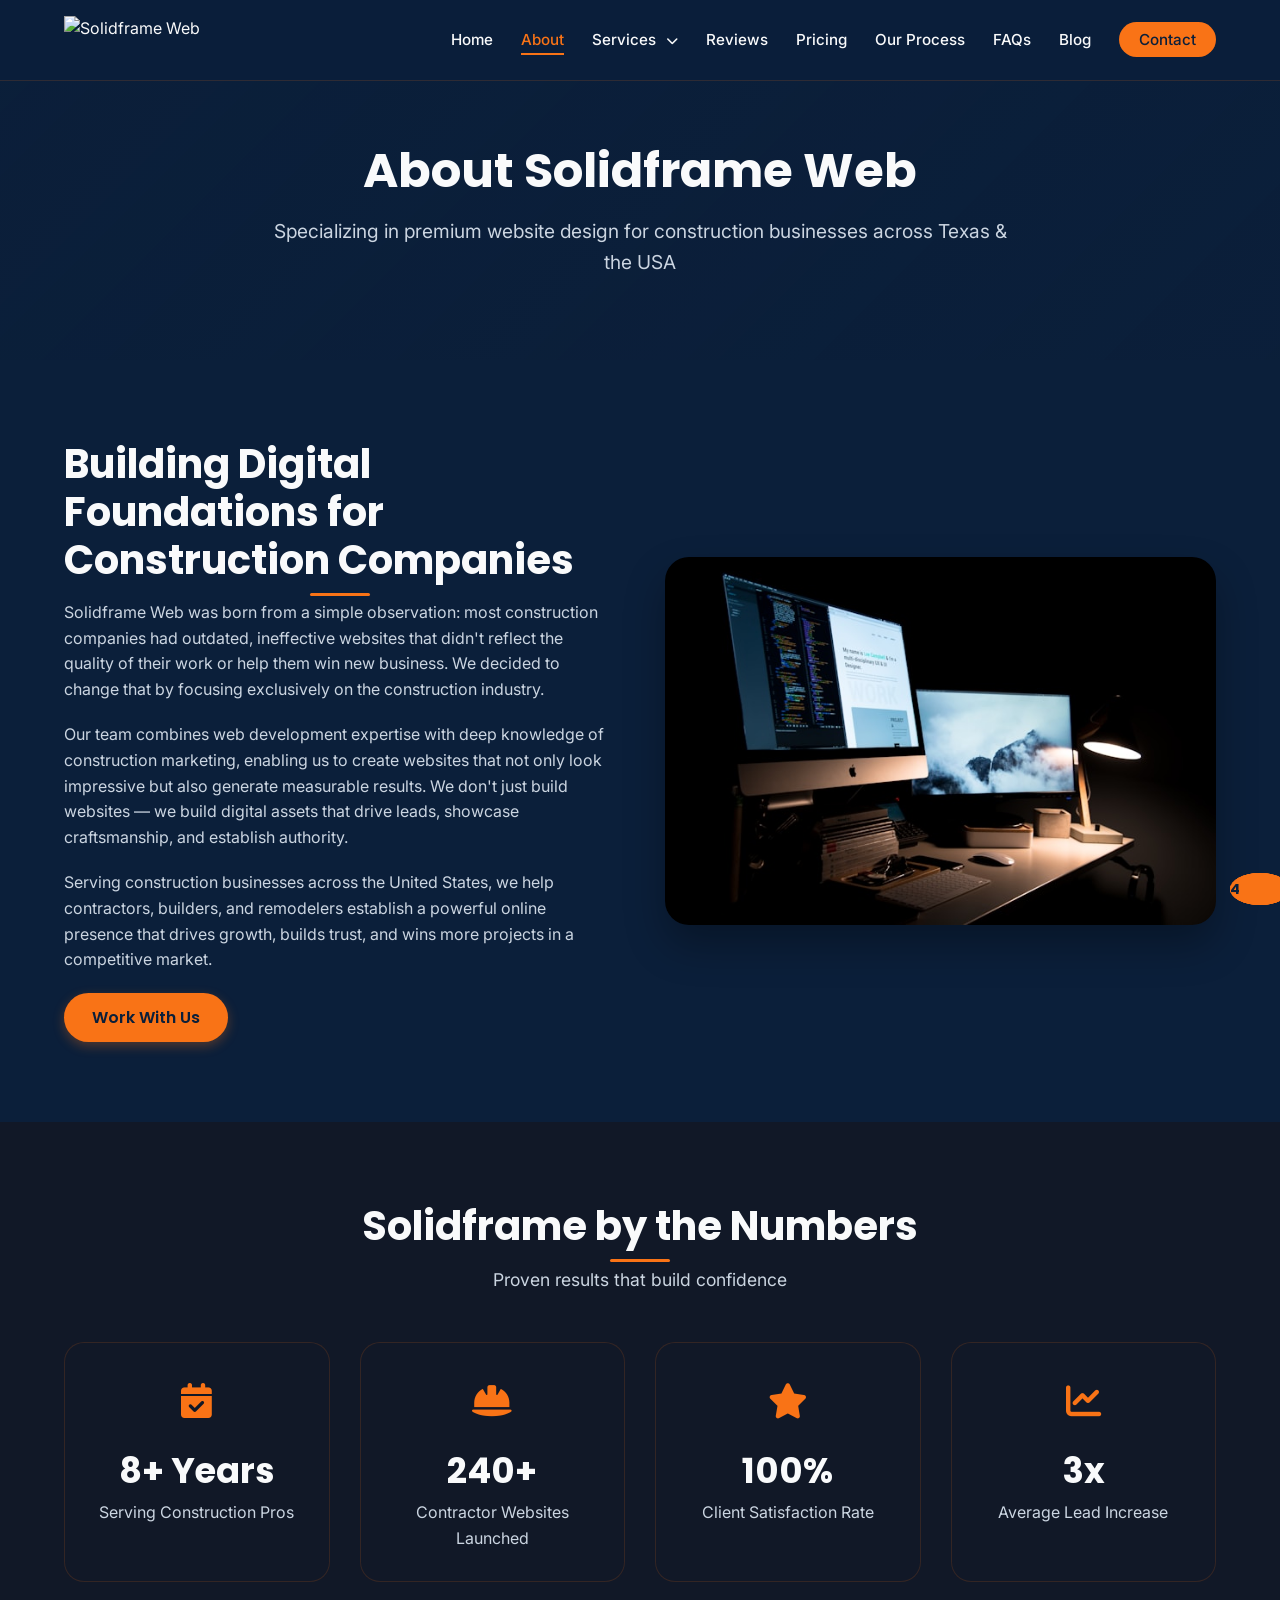
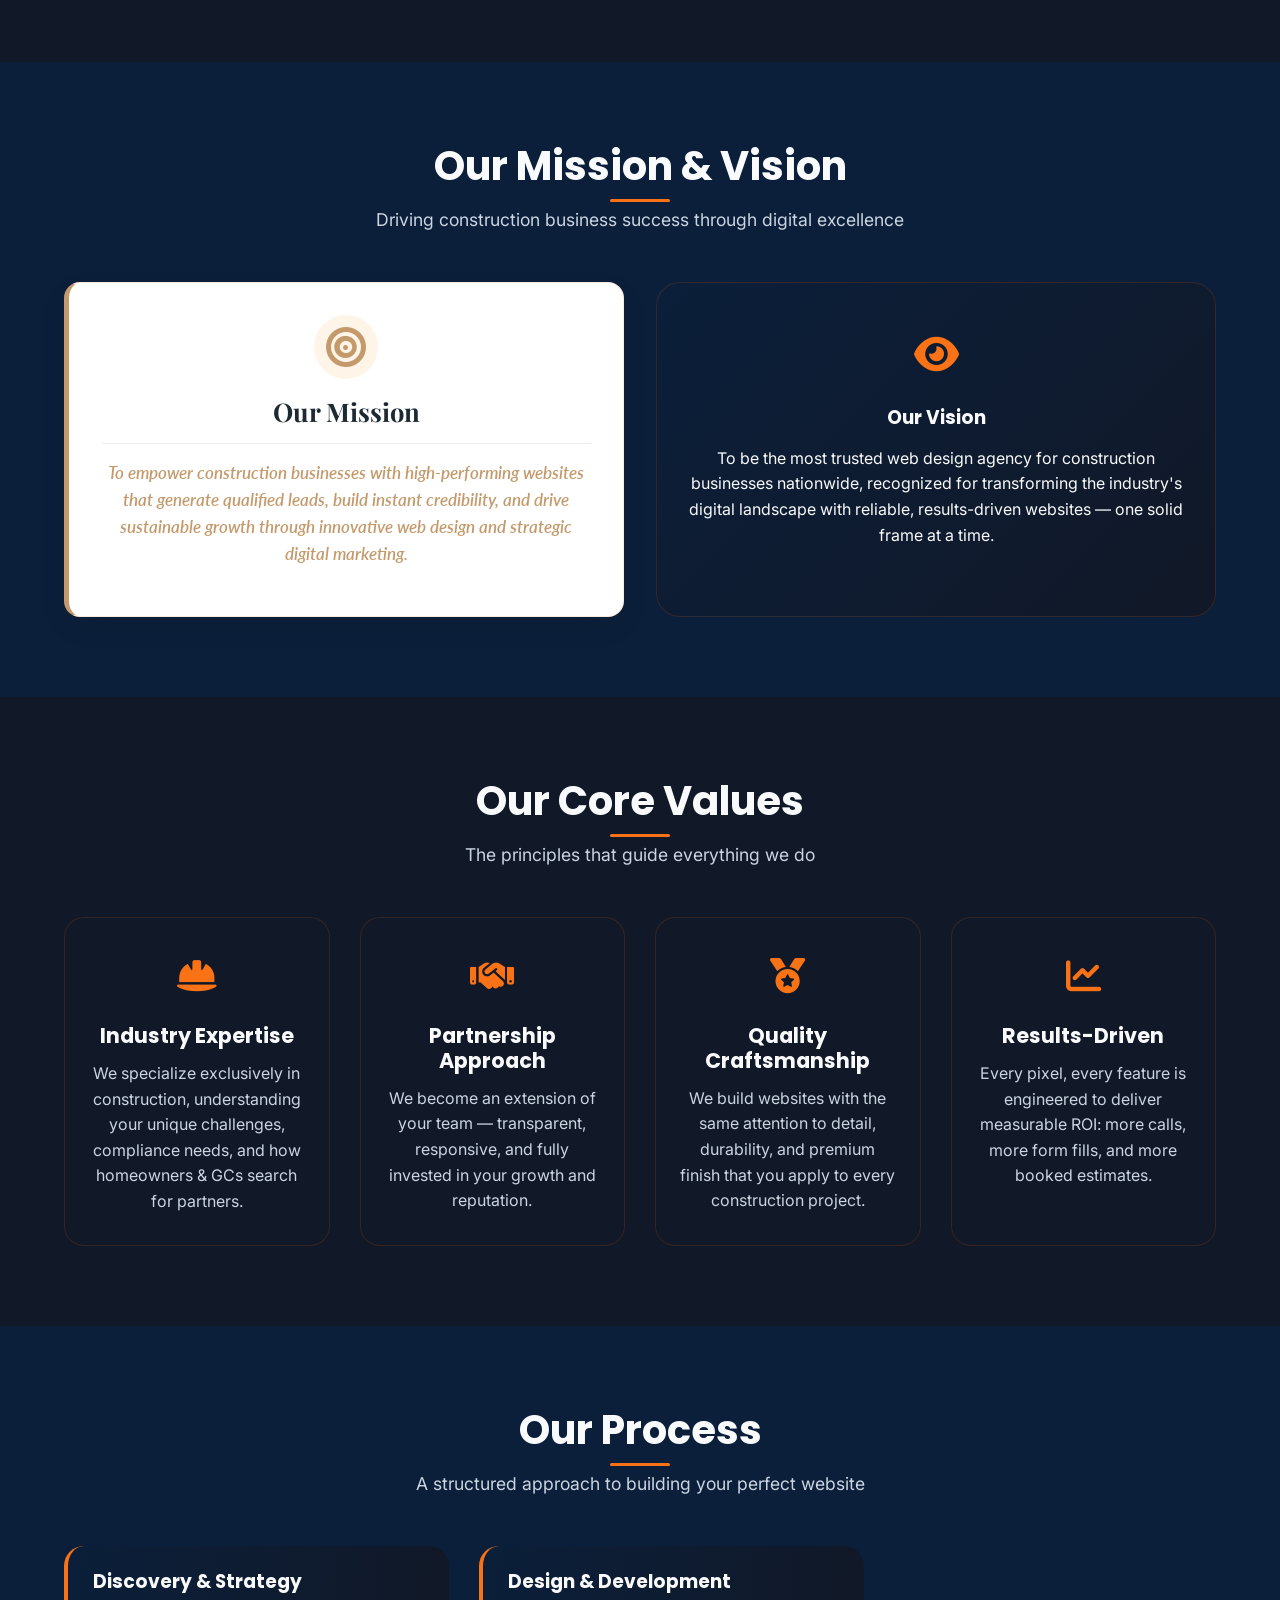
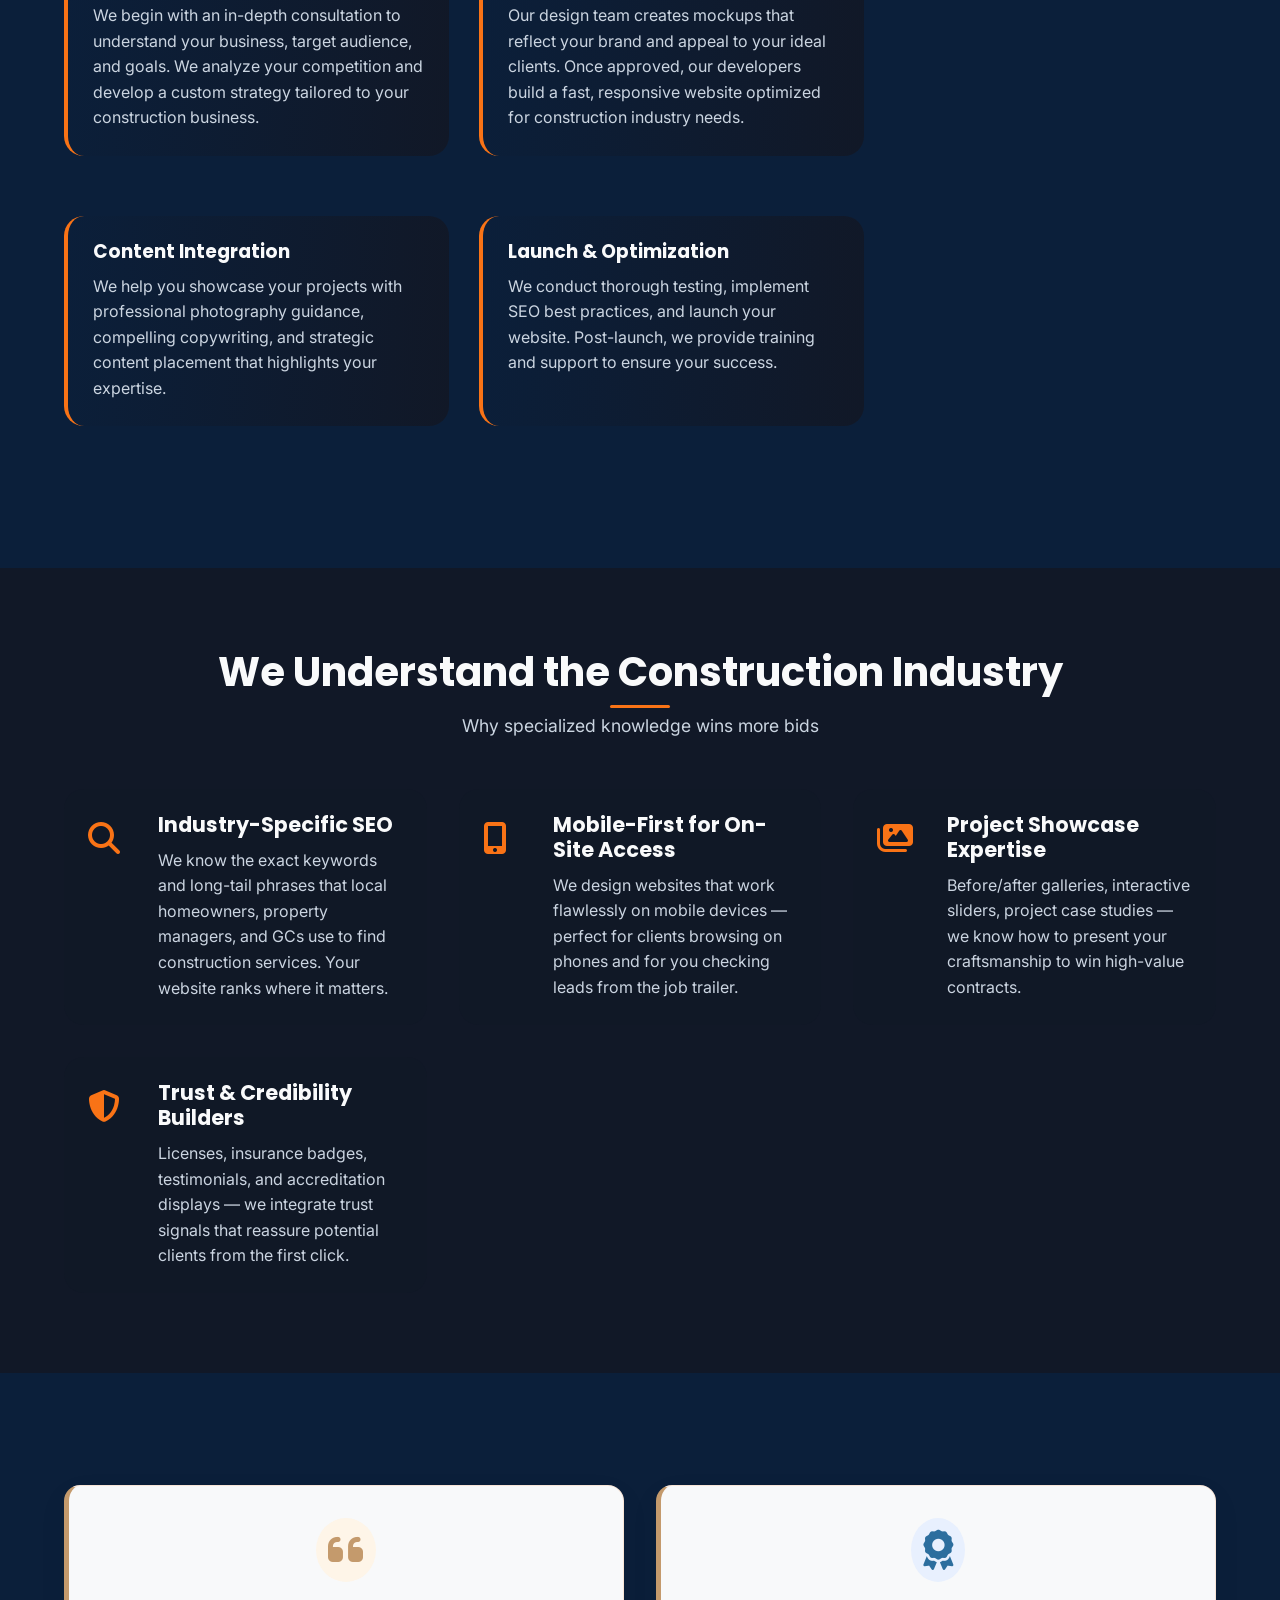
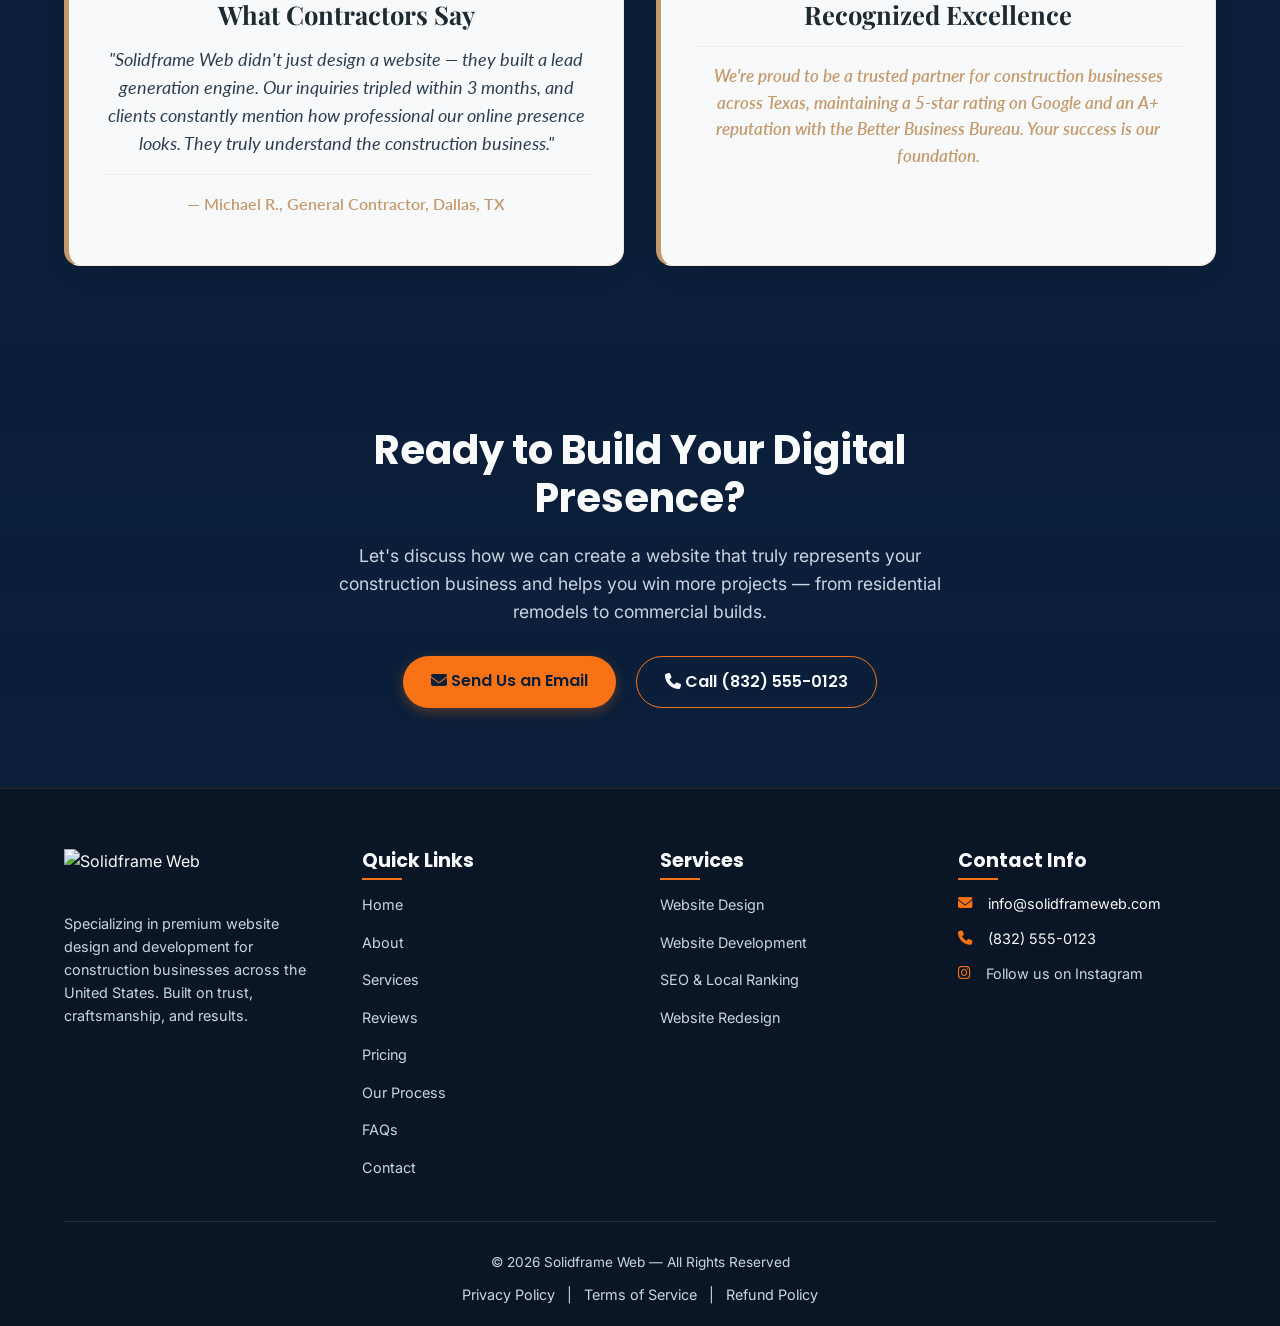
==== about.html @ 13b7fe1d "Update about.html" ====
<!DOCTYPE html>
<html lang="en">
<head>
    <meta charset="UTF-8">
    <meta name="viewport" content="width=device-width, initial-scale=1.0">
    <title>About Us | Solidframe Web | Construction Website Experts</title>
    <meta name="description" content="Learn about Solidframe Web - specialists in creating high-performing, results-driven websites for construction businesses across Texas and the USA. Built on trust and industry expertise.">
    <meta name="keywords" content="construction web agency, about construction websites, Texas web design, construction marketing experts, Solidframe Web">
    <meta name="author" content="Solidframe Web">
    
    <!-- Font Awesome -->
    <link rel="stylesheet" href="https://cdnjs.cloudflare.com/ajax/libs/font-awesome/6.4.0/css/all.min.css">
    
    <!-- Google Fonts -->
    <link href="https://fonts.googleapis.com/css2?family=Playfair+Display:wght@400;600;700&family=Lato:wght@300;400;500;600&display=swap" rel="stylesheet">
    
    <!-- Main CSS -->
    <link rel="stylesheet" href="style.css">
    
    <!-- Favicon -->
    <link rel="icon" type="image/x-icon" href="https://api.iconify.design/mdi:hammer.svg">
</head>
<body>
    <!-- Header & Navigation -->
    <header class="main-header">
        <div class="container">
            <div class="nav-container">
                <a href="index.html" class="logo">
                    <img src="assets/solidlogo.jpg" alt="Solidframe Web" class="logo-img">
                </a>
                
                <button class="mobile-menu-btn" aria-label="Open menu">
                    <i class="fas fa-bars"></i>
                </button>
                
                <nav class="main-nav">
                    <ul class="nav-list">
                        <li><a href="index.html" class="nav-link">Home</a></li>
                        <li><a href="about.html" class="nav-link active">About</a></li>
                        <li class="has-dropdown">
                            <a href="services.html" class="nav-link">Services <i class="fas fa-chevron-down dropdown-arrow"></i></a>
                            <ul class="dropdown">
                                <li><a href="services.html#design">Website Design</a></li>
                                <li><a href="services.html#development">Website Development</a></li>
                                <li><a href="services.html#seo">SEO & Local Ranking</a></li>
                                <li><a href="services.html#redesign">Website Redesign</a></li>
                            </ul>
                        </li>
                         <li><a href="reviews.html" class="nav-link">Reviews</a></li>
                        <li><a href="pricing.html" class="nav-link">Pricing</a></li>
                        <li><a href="process.html" class="nav-link">Our Process</a></li>
                        <li><a href="faq.html" class="nav-link">FAQs</a></li>
                        <li><a href="blog.html" class="nav-link">Blog</a></li>
                        <li><a href="contact.html" class="nav-link btn-nav">Contact</a></li>
                    </ul>
                </nav>
            </div>
        </div>
    </header>

    <!-- Mobile Menu -->
    <div class="mobile-menu">
        <div class="mobile-menu-header">
            <a href="index.html" class="logo">
                <img src="assets/crestlogos.jpg" alt="Solidframe Web" class="logo-img">
            </a>
            <button class="mobile-menu-close" aria-label="Close menu">
                <i class="fas fa-times"></i>
            </button>
        </div>
        <ul class="mobile-nav-list">
            <li><a href="index.html" class="mobile-nav-link">Home</a></li>
            <li><a href="about.html" class="mobile-nav-link active">About</a></li>
            <li class="mobile-has-dropdown">
                <a href="#" class="mobile-nav-link mobile-dropdown-toggle">
                    Services <i class="fas fa-chevron-down"></i>
                </a>
                <ul class="mobile-dropdown">
                    <li><a href="services.html#design" class="mobile-nav-link">Website Design</a></li>
                    <li><a href="services.html#development" class="mobile-nav-link">Website Development</a></li>
                    <li><a href="services.html#seo" class="mobile-nav-link">SEO & Local Ranking</a></li>
                    <li><a href="services.html#redesign" class="mobile-nav-link">Website Redesign</a></li>
                </ul>
            </li>
            <li><a href="reviews.html" class="mobile-nav-link">Reviews</a></li>
            <li><a href="pricing.html" class="mobile-nav-link">Pricing</a></li>
            <li><a href="process.html" class="mobile-nav-link">Our Process</a></li>
            <li><a href="faq.html" class="mobile-nav-link">FAQs</a></li>
            <li><a href="blog.html" class="mobile-nav-link">Blog</a></li>
            <li><a href="contact.html" class="mobile-nav-link">Contact</a></li>
        </ul>
    </div>

    <!-- Page Header -->
    <section class="page-header about-header">
        <div class="page-header-bg"></div>
        <div class="page-header-overlay"></div>
        <div class="container">
            <div class="page-header-content">
                <h1>About Solidframe Web</h1>
                <p>Specializing in premium website design for construction businesses across Texas & the USA</p>
            </div>
        </div>
    </section>

    <!-- About Agency Detail -->
    <section class="section">
        <div class="container">
            <div class="about-content">
                <div class="about-text">
                    <h2 class="section-title mb-3">Building Digital Foundations for Construction Companies</h2>
                    <p class="mb-2">Solidframe Web was born from a simple observation: most construction companies had outdated, ineffective websites that didn't reflect the quality of their work or help them win new business. We decided to change that by focusing exclusively on the construction industry.</p>
                    <p class="mb-2">Our team combines web development expertise with deep knowledge of construction marketing, enabling us to create websites that not only look impressive but also generate measurable results. We don't just build websites — we build digital assets that drive leads, showcase craftsmanship, and establish authority.</p>
                    <p class="mb-3">Serving construction businesses across the United States, we help contractors, builders, and remodelers establish a powerful online presence that drives growth, builds trust, and wins more projects in a competitive market.</p>
                    <a href="contact.html" class="btn btn-primary">Work With Us</a>
                </div>
                <div class="about-image">
                    <img src="assets/crestweb.jpg" alt="Construction team collaborating">
                </div>
            </div>
        </div>
    </section>

    <!-- Trust & Achievement Stats (New trust section) -->
    <section class="section bg-light">
        <div class="container">
            <div class="section-header">
                <h2 class="section-title">Solidframe by the Numbers</h2>
                <p class="section-subtitle">Proven results that build confidence</p>
            </div>
            <div class="values-grid" style="grid-template-columns: repeat(auto-fit, minmax(200px, 1fr));">
                <div class="value-card" style="text-align: center;">
                    <div class="value-icon">
                        <i class="fas fa-calendar-check"></i>
                    </div>
                    <h3 style="font-size: 2.2rem; margin-bottom: 0.5rem;">8+ Years</h3>
                    <p>Serving Construction Pros</p>
                </div>
                <div class="value-card" style="text-align: center;">
                    <div class="value-icon">
                        <i class="fas fa-hard-hat"></i>
                    </div>
                    <h3 style="font-size: 2.2rem; margin-bottom: 0.5rem;">240+</h3>
                    <p>Contractor Websites Launched</p>
                </div>
                <div class="value-card" style="text-align: center;">
                    <div class="value-icon">
                        <i class="fas fa-star"></i>
                    </div>
                    <h3 style="font-size: 2.2rem; margin-bottom: 0.5rem;">100%</h3>
                    <p>Client Satisfaction Rate</p>
                </div>
                <div class="value-card" style="text-align: center;">
                    <div class="value-icon">
                        <i class="fas fa-chart-line"></i>
                    </div>
                    <h3 style="font-size: 2.2rem; margin-bottom: 0.5rem;">3x</h3>
                    <p>Average Lead Increase</p>
                </div>
            </div>
        </div>
    </section>

    <!-- Mission & Vision -->
    <section class="section">
        <div class="container">
            <div class="section-header">
                <h2 class="section-title">Our Mission & Vision</h2>
                <p class="section-subtitle">Driving construction business success through digital excellence</p>
            </div>
            <div class="mission-vision-grid">
                <div class="mission-card">
                    <div class="mission-icon">
                        <i class="fas fa-bullseye"></i>
                    </div>
                    <h3>Our Mission</h3>
                    <p>To empower construction businesses with high-performing websites that generate qualified leads, build instant credibility, and drive sustainable growth through innovative web design and strategic digital marketing.</p>
                </div>
                <div class="vision-card">
                    <div class="vision-icon">
                        <i class="fas fa-eye"></i>
                    </div>
                    <h3>Our Vision</h3>
                    <p>To be the most trusted web design agency for construction businesses nationwide, recognized for transforming the industry's digital landscape with reliable, results-driven websites — one solid frame at a time.</p>
                </div>
            </div>
        </div>
    </section>

    <!-- Core Values -->
    <section class="section bg-light">
        <div class="container">
            <div class="section-header">
                <h2 class="section-title">Our Core Values</h2>
                <p class="section-subtitle">The principles that guide everything we do</p>
            </div>
            <div class="core-values">
                <div class="values-grid">
                    <div class="value-card">
                        <div class="value-icon">
                            <i class="fas fa-hard-hat"></i>
                        </div>
                        <h3>Industry Expertise</h3>
                        <p>We specialize exclusively in construction, understanding your unique challenges, compliance needs, and how homeowners & GCs search for partners.</p>
                    </div>
                    <div class="value-card">
                        <div class="value-icon">
                            <i class="fas fa-handshake"></i>
                        </div>
                        <h3>Partnership Approach</h3>
                        <p>We become an extension of your team — transparent, responsive, and fully invested in your growth and reputation.</p>
                    </div>
                    <div class="value-card">
                        <div class="value-icon">
                            <i class="fas fa-medal"></i>
                        </div>
                        <h3>Quality Craftsmanship</h3>
                        <p>We build websites with the same attention to detail, durability, and premium finish that you apply to every construction project.</p>
                    </div>
                    <div class="value-card">
                        <div class="value-icon">
                            <i class="fas fa-chart-line"></i>
                        </div>
                        <h3>Results-Driven</h3>
                        <p>Every pixel, every feature is engineered to deliver measurable ROI: more calls, more form fills, and more booked estimates.</p>
                    </div>
                </div>
            </div>
        </div>
    </section>

    <!-- Our Process -->
    <section class="section">
        <div class="container">
            <div class="section-header">
                <h2 class="section-title">Our Process</h2>
                <p class="section-subtitle">A structured approach to building your perfect website</p>
            </div>
            <div class="process-steps">
                <div class="process-step">
                    <div class="step-number">1</div>
                    <div class="step-content">
                        <h3>Discovery & Strategy</h3>
                        <p>We begin with an in-depth consultation to understand your business, target audience, and goals. We analyze your competition and develop a custom strategy tailored to your construction business.</p>
                    </div>
                </div>
                <div class="process-step">
                    <div class="step-number">2</div>
                    <div class="step-content">
                        <h3>Design & Development</h3>
                        <p>Our design team creates mockups that reflect your brand and appeal to your ideal clients. Once approved, our developers build a fast, responsive website optimized for construction industry needs.</p>
                    </div>
                </div>
                <div class="process-step">
                    <div class="step-number">3</div>
                    <div class="step-content">
                        <h3>Content Integration</h3>
                        <p>We help you showcase your projects with professional photography guidance, compelling copywriting, and strategic content placement that highlights your expertise.</p>
                    </div>
                </div>
                <div class="process-step">
                    <div class="step-number">4</div>
                    <div class="step-content">
                        <h3>Launch & Optimization</h3>
                        <p>We conduct thorough testing, implement SEO best practices, and launch your website. Post-launch, we provide training and support to ensure your success.</p>
                    </div>
                </div>
            </div>
        </div>
    </section>

    <!-- Industry Understanding + Trust Badge (enhanced) -->
    <section class="section bg-light">
        <div class="container">
            <div class="section-header">
                <h2 class="section-title">We Understand the Construction Industry</h2>
                <p class="section-subtitle">Why specialized knowledge wins more bids</p>
            </div>
            <div class="features-grid">
                <div class="feature">
                    <div class="feature-icon">
                        <i class="fas fa-search"></i>
                    </div>
                    <div class="feature-content">
                        <h3 class="feature-title">Industry-Specific SEO</h3>
                        <p class="feature-description">We know the exact keywords and long-tail phrases that local homeowners, property managers, and GCs use to find construction services. Your website ranks where it matters.</p>
                    </div>
                </div>
                <div class="feature">
                    <div class="feature-icon">
                        <i class="fas fa-mobile-alt"></i>
                    </div>
                    <div class="feature-content">
                        <h3 class="feature-title">Mobile-First for On-Site Access</h3>
                        <p class="feature-description">We design websites that work flawlessly on mobile devices — perfect for clients browsing on phones and for you checking leads from the job trailer.</p>
                    </div>
                </div>
                <div class="feature">
                    <div class="feature-icon">
                        <i class="fas fa-images"></i>
                    </div>
                    <div class="feature-content">
                        <h3 class="feature-title">Project Showcase Expertise</h3>
                        <p class="feature-description">Before/after galleries, interactive sliders, project case studies — we know how to present your craftsmanship to win high-value contracts.</p>
                    </div>
                </div>
                <div class="feature">
                    <div class="feature-icon">
                        <i class="fas fa-shield-alt"></i>
                    </div>
                    <div class="feature-content">
                        <h3 class="feature-title">Trust & Credibility Builders</h3>
                        <p class="feature-description">Licenses, insurance badges, testimonials, and accreditation displays — we integrate trust signals that reassure potential clients from the first click.</p>
                    </div>
                </div>
            </div>
        </div>
    </section>

    <!-- Testimonial / Trust Quote (optional but high trust) -->
    <section class="section">
        <div class="container">
            <div class="mission-vision-grid" style="gap: 2rem;">
                <div class="mission-card" style="background: #f8f9fa; border-left: 5px solid #c49a6c;">
                    <div class="mission-icon">
                        <i class="fas fa-quote-left"></i>
                    </div>
                    <h3>What Contractors Say</h3>
                    <p style="font-style: italic; font-size: 1.1rem;">"Solidframe Web didn't just design a website — they built a lead generation engine. Our inquiries tripled within 3 months, and clients constantly mention how professional our online presence looks. They truly understand the construction business."</p>
                    <p style="margin-top: 1rem; font-weight: 600;">— Michael R., General Contractor, Dallas, TX</p>
                </div>
                <div class="mission-card" style="background: #f8f9fa; border-left: 5px solid #c49a6c;">
                    <div class="mission-icon">
                        <i class="fas fa-award"></i>
                    </div>
                    <h3>Recognized Excellence</h3>
                    <p>We're proud to be a trusted partner for construction businesses across Texas, maintaining a 5-star rating on Google and an A+ reputation with the Better Business Bureau. Your success is our foundation.</p>
                </div>
            </div>
        </div>
    </section>

    <!-- CTA Section -->
    <section class="cta-section">
        <div class="cta-bg"></div>
        <div class="container">
            <div class="cta-content">
                <h2 class="cta-title">Ready to Build Your Digital Presence?</h2>
                <p class="cta-description">Let's discuss how we can create a website that truly represents your construction business and helps you win more projects — from residential remodels to commercial builds.</p>
                <div class="hero-cta">
                    <a href="mailto:info@solidframeweb.com" class="btn btn-primary btn-hero">
                        <i class="fas fa-envelope"></i> Send Us an Email
                    </a>
                    <a href="tel:+18325550123" class="btn btn-secondary btn-hero">
                        <i class="fas fa-phone"></i> Call (832) 555-0123
                    </a>
                </div>
            </div>
        </div>
    </section>

    <!-- Footer -->
    <footer class="main-footer">
        <div class="container">
            <div class="footer-grid">
                <div class="footer-col">
                    <a href="index.html" class="logo">
                        <img src="assets/solidlogo.jpg" alt="Solidframe Web" class="logo-img">
                    </a>
                    <p class="footer-description">Specializing in premium website design and development for construction businesses across the United States. Built on trust, craftsmanship, and results.</p>
                </div>
                <div class="footer-col">
                    <h4 class="footer-title">Quick Links</h4>
                    <ul class="footer-links">
                        <li><a href="index.html">Home</a></li>
                        <li><a href="about.html">About</a></li>
                        <li><a href="services.html">Services</a></li>
                        <li><a href="reviews.html">Reviews</a></li>
                        <li><a href="pricing.html">Pricing</a></li>
                        <li><a href="process.html">Our Process</a></li>
                        <li><a href="faq.html">FAQs</a></li>
                        <li><a href="contact.html">Contact</a></li>
                    </ul>
                </div>
                <div class="footer-col">
                    <h4 class="footer-title">Services</h4>
                    <ul class="footer-links">
                        <li><a href="services.html#design">Website Design</a></li>
                        <li><a href="services.html#development">Website Development</a></li>
                        <li><a href="services.html#seo">SEO & Local Ranking</a></li>
                        <li><a href="services.html#redesign">Website Redesign</a></li>
                    </ul>
                </div>
                <div class="footer-col">
                    <h4 class="footer-title">Contact Info</h4>
                    <div class="contact-info">
                        <p><i class="fas fa-envelope"></i> <a href="mailto:info@solidframeweb.com">info@solidframeweb.com</a></p>
                        <p><i class="fas fa-phone"></i> <a href="tel:+18325550123">(832) 555-0123</a></p>
                        <p class="social-media">
                            <a href="https://www.instagram.com/solidframweb25/" target="_blank" rel="noopener noreferrer" aria-label="Follow us on Instagram">
                                <i class="fab fa-instagram"></i> Follow us on Instagram
                            </a>
                        </p>
                    </div>
                </div>
            </div>
            <div class="footer-bottom">
                <p class="copyright">&copy; <span id="current-year"></span> Solidframe Web — All Rights Reserved</p>
                <div class="legal-links" style="font-size: 0.9rem;">
                    <a href="privacy.html">Privacy Policy</a> | <a href="terms.html">Terms of Service</a> | <a href="refund.html">Refund Policy</a>
                </div>
            </div>
        </div>
    </footer>

    <script>
        // Dynamic copyright year
        document.getElementById('current-year').innerHTML = new Date().getFullYear();
        
        // Mobile menu functionality (preserved from original script.js)
        document.addEventListener('DOMContentLoaded', function() {
            const mobileMenuBtn = document.querySelector('.mobile-menu-btn');
            const mobileMenu = document.querySelector('.mobile-menu');
            const mobileMenuClose = document.querySelector('.mobile-menu-close');
            
            if (mobileMenuBtn) {
                mobileMenuBtn.addEventListener('click', function() {
                    mobileMenu.classList.add('active');
                    document.body.style.overflow = 'hidden';
                });
            }
            
            if (mobileMenuClose) {
                mobileMenuClose.addEventListener('click', function() {
                    mobileMenu.classList.remove('active');
                    document.body.style.overflow = '';
                });
            }
            
            // Dropdown toggles for mobile
            const mobileDropdownToggles = document.querySelectorAll('.mobile-dropdown-toggle');
            mobileDropdownToggles.forEach(toggle => {
                toggle.addEventListener('click', function(e) {
                    e.preventDefault();
                    const parent = this.closest('.mobile-has-dropdown');
                    const dropdown = parent.querySelector('.mobile-dropdown');
                    dropdown.classList.toggle('active');
                    const icon = this.querySelector('i');
                    if (dropdown.classList.contains('active')) {
                        icon.style.transform = 'rotate(180deg)';
                    } else {
                        icon.style.transform = 'rotate(0deg)';
                    }
                });
            });
        });
    </script>
</body>
</html>
---- style.css ----
/* ============================================
   CREST WEB STUDIO - PREMIUM STYLESHEET
   Color Palette:
   - Primary Background: #0B1F3A (Deep Navy)
   - Secondary Background: #111827 (Slate Navy)
   - Text: #F9FAFB (Off White)
   - Accent: #F97316 (Vibrant Orange)
   ============================================ */

/* ---------- Google Fonts ---------- */
@import url('https://fonts.googleapis.com/css2?family=Inter:ital,wght@0,300;0,400;0,500;0,600;0,700;0,800;1,400&family=Poppins:wght@400;500;600;700;800&display=swap');

/* ---------- CSS Variables ---------- */
:root {
    --bg-primary: #0B1F3A;
    --bg-secondary: #111827;
    --bg-dark: #0a1525;
    --bg-card: rgba(17, 24, 39, 0.8);
    --text-primary: #F9FAFB;
    --text-muted: #CBD5E1;
    --text-dim: #94A3B8;
    --accent: #F97316;
    --accent-hover: #ea580c;
    --accent-glow: rgba(249, 115, 22, 0.2);
    --border-light: rgba(249, 115, 22, 0.15);
    --border-medium: rgba(249, 115, 22, 0.3);
    --shadow-sm: 0 4px 6px rgba(0,0,0,0.1);
    --shadow-md: 0 10px 25px rgba(0,0,0,0.2);
    --shadow-lg: 0 20px 40px rgba(0,0,0,0.3);
    --transition: all 0.3s cubic-bezier(0.4, 0, 0.2, 1);
}

/* ---------- Reset & Base ---------- */
* {
    margin: 0;
    padding: 0;
    box-sizing: border-box;
}

html {
    scroll-behavior: smooth;
}

body {
    font-family: 'Inter', 'Segoe UI', sans-serif;
    background-color: var(--bg-primary);
    color: var(--text-primary);
    line-height: 1.6;
    overflow-x: hidden;
}

h1, h2, h3, h4, h5, h6 {
    font-family: 'Poppins', 'Montserrat', sans-serif;
    font-weight: 700;
    line-height: 1.2;
    margin-bottom: 1rem;
    color: var(--text-primary);
}

a {
    text-decoration: none;
    color: var(--text-primary);
    transition: var(--transition);
}

ul {
    list-style: none;
}

img {
    max-width: 100%;
    height: auto;
    display: block;
}

.container {
    max-width: 1200px;
    margin: 0 auto;
    padding: 0 24px;
}

/* ---------- Section Spacing ---------- */
.section {
    padding: 80px 0;
}

.section-header {
    text-align: center;
    margin-bottom: 48px;
}

.section-title {
    font-size: 2.5rem;
    font-weight: 700;
    margin-bottom: 16px;
    position: relative;
    display: inline-block;
}

.section-title::after {
    content: '';
    position: absolute;
    bottom: -12px;
    left: 50%;
    transform: translateX(-50%);
    width: 60px;
    height: 3px;
    background: var(--accent);
    border-radius: 3px;
}

.section-subtitle {
    font-size: 1.1rem;
    color: var(--text-muted);
    max-width: 700px;
    margin: 0 auto;
}

.bg-light {
    background-color: var(--bg-secondary);
}

.bg-dark {
    background-color: var(--bg-dark);
}

/* ---------- Buttons ---------- */
.btn {
    display: inline-block;
    padding: 12px 28px;
    border-radius: 40px;
    font-weight: 600;
    font-family: 'Poppins', sans-serif;
    font-size: 1rem;
    cursor: pointer;
    transition: var(--transition);
    border: none;
    text-align: center;
}

.btn-primary {
    background-color: var(--accent);
    color: var(--bg-primary);
    box-shadow: 0 4px 12px rgba(249, 115, 22, 0.3);
}

.btn-primary:hover {
    background-color: var(--accent-hover);
    transform: translateY(-2px);
    box-shadow: 0 6px 16px rgba(249, 115, 22, 0.4);
}

.btn-secondary {
    background-color: transparent;
    color: var(--text-primary);
    border: 1.5px solid var(--accent);
}

.btn-secondary:hover {
    background-color: var(--accent);
    color: var(--bg-primary);
    transform: translateY(-2px);
}

.btn-large {
    padding: 16px 36px;
    font-size: 1.1rem;
}

.btn-nav {
    background-color: var(--accent);
    color: var(--bg-primary);
    padding: 8px 20px;
    border-radius: 40px;
}

.btn-nav:hover {
    background-color: var(--accent-hover);
    transform: translateY(-2px);
}

/* ---------- Header & Navigation ---------- */
.main-header {
    position: fixed;
    top: 0;
    left: 0;
    width: 100%;
    background-color: rgba(11, 31, 58, 0.95);
    backdrop-filter: blur(10px);
    z-index: 1000;
    border-bottom: 1px solid var(--border-light);
}

.nav-container {
    display: flex;
    justify-content: space-between;
    align-items: center;
    padding: 16px 0;
}

.logo-img {
    height: 48px;
    width: auto;
    object-fit: contain;
}

.main-nav .nav-list {
    display: flex;
    gap: 28px;
    align-items: center;
}

.nav-link {
    font-weight: 500;
    font-size: 0.95rem;
    position: relative;
}

.nav-link:hover,
.nav-link.active {
    color: var(--accent);
}

.nav-link.active::after {
    content: '';
    position: absolute;
    bottom: -6px;
    left: 0;
    width: 100%;
    height: 2px;
    background-color: var(--accent);
}

/* Dropdown Menu */
.has-dropdown {
    position: relative;
}

.dropdown {
    position: absolute;
    top: 100%;
    left: 0;
    background-color: var(--bg-secondary);
    min-width: 220px;
    border-radius: 12px;
    padding: 12px 0;
    opacity: 0;
    visibility: hidden;
    transform: translateY(10px);
    transition: var(--transition);
    z-index: 100;
    border: 1px solid var(--border-medium);
    box-shadow: var(--shadow-lg);
}

.has-dropdown:hover .dropdown {
    opacity: 1;
    visibility: visible;
    transform: translateY(0);
}

.dropdown li {
    padding: 8px 20px;
}

.dropdown li a {
    font-size: 0.9rem;
    display: block;
}

.dropdown li a:hover {
    color: var(--accent);
    padding-left: 5px;
}

.dropdown-arrow {
    font-size: 0.75rem;
    margin-left: 6px;
}

/* Mobile Menu Button */
.mobile-menu-btn {
    display: none;
    background: none;
    border: none;
    font-size: 1.8rem;
    color: var(--text-primary);
    cursor: pointer;
}

/* Mobile Menu Overlay */
.mobile-menu {
    position: fixed;
    top: 0;
    right: -100%;
    width: 80%;
    max-width: 350px;
    height: 100vh;
    background-color: var(--bg-primary);
    z-index: 2000;
    transition: right 0.3s ease;
    padding: 24px;
    box-shadow: -5px 0 30px rgba(0,0,0,0.5);
    overflow-y: auto;
}

.mobile-menu.active {
    right: 0;
}

.mobile-menu-header {
    display: flex;
    justify-content: space-between;
    align-items: center;
    margin-bottom: 40px;
}

.mobile-menu-close {
    background: none;
    border: none;
    font-size: 1.8rem;
    color: var(--text-primary);
    cursor: pointer;
}

.mobile-nav-list {
    display: flex;
    flex-direction: column;
    gap: 16px;
}

.mobile-nav-link {
    font-size: 1.1rem;
    padding: 10px 0;
    display: block;
    font-weight: 500;
}

.mobile-nav-link.active,
.mobile-nav-link:hover {
    color: var(--accent);
}

.mobile-dropdown {
    padding-left: 20px;
    margin-top: 8px;
    display: none;
}

.mobile-dropdown.active {
    display: block;
}

.mobile-dropdown-toggle {
    display: flex;
    justify-content: space-between;
    align-items: center;
}

/* ---------- Hero Section (Homepage) ---------- */
.hero {
    position: relative;
    min-height: 100vh;
    display: flex;
    align-items: center;
    justify-content: center;
    text-align: center;
    overflow: hidden;
}

.hero-bg {
    position: absolute;
    top: 0;
    left: 0;
    width: 100%;
    height: 100%;
    z-index: 0;
}

.hero-bg-image {
    position: absolute;
    top: 0;
    left: 0;
    width: 100%;
    height: 100%;
    background-size: cover;
    background-position: center;
    background-repeat: no-repeat;
    opacity: 0;
    transition: opacity 1s ease;
}

.hero-bg-image.active {
    opacity: 1;
}

.hero-bg-image {
    background-image: linear-gradient(rgba(11, 31, 58, 0.7), rgba(11, 31, 58, 0.8)), 
                      url('https://images.unsplash.com/photo-1541888946425-d81bb19240f5?ixlib=rb-4.0.3&auto=format&fit=crop&w=2070&q=80');
}

.hero-overlay {
    position: absolute;
    top: 0;
    left: 0;
    width: 100%;
    height: 100%;
    background: linear-gradient(135deg, rgba(11,31,58,0.8) 0%, rgba(11,31,58,0.6) 100%);
    z-index: 1;
}

.hero-content {
    position: relative;
    z-index: 2;
    max-width: 900px;
    padding: 0 24px;
}

.hero-title {
    font-size: 3.5rem;
    font-weight: 800;
    margin-bottom: 24px;
}

.typing-text {
    font-size: 1.3rem;
    margin-bottom: 32px;
    color: var(--text-muted);
}

.cursor {
    display: inline-block;
    width: 3px;
    background-color: var(--accent);
    margin-left: 4px;
    animation: blink 1s infinite;
}

@keyframes blink {
    0%, 100% { opacity: 1; }
    50% { opacity: 0; }
}

.hero-cta {
    display: flex;
    gap: 20px;
    justify-content: center;
    flex-wrap: wrap;
}

.hero-scroll-indicator {
    position: absolute;
    bottom: 30px;
    left: 50%;
    transform: translateX(-50%);
    z-index: 2;
    text-align: center;
    color: var(--text-primary);
    font-size: 0.85rem;
    animation: bounce 2s infinite;
}

.hero-scroll-indicator i {
    display: block;
    margin-top: 8px;
    font-size: 1.2rem;
}

@keyframes bounce {
    0%, 100% { transform: translateX(-50%) translateY(0); }
    50% { transform: translateX(-50%) translateY(10px); }
}

/* ---------- Page Header (Inner Pages: About, Services, etc.) ---------- */
.page-header {
    position: relative;
    min-height: 40vh;
    display: flex;
    align-items: center;
    justify-content: center;
    text-align: center;
    overflow: hidden;
    padding: 120px 0 60px;
    margin-top: 0;
}

.page-header-bg {
    position: absolute;
    top: 0;
    left: 0;
    width: 100%;
    height: 100%;
    background-image: linear-gradient(rgba(11, 31, 58, 0.75), rgba(11, 31, 58, 0.85)), 
                      url('https://images.unsplash.com/photo-1504917595217-d4dc5ebe6122?ixlib=rb-4.0.3&auto=format&fit=crop&w=2070&q=80');
    background-size: cover;
    background-position: center 30%;
    background-repeat: no-repeat;
    z-index: 0;
}

/* Alternative background for specific pages (can be overridden by inline style or additional class) */
.services-header .page-header-bg {
    background-image: linear-gradient(rgba(11, 31, 58, 0.75), rgba(11, 31, 58, 0.85)), 
                      url('https://images.unsplash.com/photo-1503387762-592deb58ef4e?ixlib=rb-4.0.3&auto=format&fit=crop&w=2070&q=80');
}

.pricing-header .page-header-bg {
    background-image: linear-gradient(rgba(11, 31, 58, 0.75), rgba(11, 31, 58, 0.85)), 
                      url('https://images.unsplash.com/photo-1552581234-26160f608093?ixlib=rb-4.0.3&auto=format&fit=crop&w=2070&q=80');
}

.contact-header .page-header-bg {
    background-image: linear-gradient(rgba(11, 31, 58, 0.75), rgba(11, 31, 58, 0.85)), 
                      url('https://images.unsplash.com/photo-1423666639041-f56000c27a9a?ixlib=rb-4.0.3&auto=format&fit=crop&w=2070&q=80');
}

.page-header-overlay {
    position: absolute;
    top: 0;
    left: 0;
    width: 100%;
    height: 100%;
    background: linear-gradient(135deg, rgba(11,31,58,0.6) 0%, rgba(11,31,58,0.8) 100%);
    z-index: 1;
}

.page-header-content {
    position: relative;
    z-index: 2;
    max-width: 800px;
    margin: 0 auto;
    padding: 0 24px;
}

.page-header-content h1 {
    font-size: 3rem;
    margin-bottom: 16px;
}

.page-header-content p {
    font-size: 1.2rem;
    color: var(--text-muted);
}

/* ---------- Industry Grid (Who We Help) ---------- */
.industry-grid {
    display: grid;
    grid-template-columns: repeat(auto-fit, minmax(300px, 1fr));
    gap: 30px;
}

.industry-card {
    background-color: var(--bg-secondary);
    padding: 32px 24px;
    border-radius: 20px;
    text-align: center;
    transition: var(--transition);
    border: 1px solid var(--border-light);
    backdrop-filter: blur(4px);
}

.industry-card:hover {
    transform: translateY(-8px);
    border-color: var(--border-medium);
    box-shadow: var(--shadow-lg);
}

.industry-icon {
    font-size: 2.5rem;
    color: var(--accent);
    margin-bottom: 20px;
}

.industry-title {
    font-size: 1.4rem;
    margin-bottom: 12px;
}

.industry-description {
    color: var(--text-muted);
    line-height: 1.6;
}

/* ---------- Service Cards ---------- */
.service-grid {
    display: grid;
    grid-template-columns: repeat(auto-fit, minmax(300px, 1fr));
    gap: 30px;
}

.service-card {
    background-color: var(--bg-primary);
    padding: 32px 24px;
    border-radius: 24px;
    transition: var(--transition);
    border: 1px solid var(--border-light);
    box-shadow: var(--shadow-sm);
}

.service-card:hover {
    transform: translateY(-8px);
    border-color: var(--accent);
    box-shadow: var(--shadow-lg);
}

.service-icon {
    font-size: 2.5rem;
    color: var(--accent);
    margin-bottom: 20px;
}

.service-icon img {
    width: 70px;
    height: 70px;
    border-radius: 50%;
    object-fit: cover;
    margin: 0 auto;
}

.service-title {
    font-size: 1.5rem;
    margin-bottom: 15px;
}

.service-description {
    color: var(--text-muted);
    margin-bottom: 20px;
    line-height: 1.6;
}

.pricing-features {
    margin: 20px 0;
    text-align: left;
}

.pricing-feature {
    padding: 8px 0;
    display: flex;
    align-items: center;
    gap: 10px;
    color: var(--text-muted);
}

.pricing-feature i {
    color: var(--accent);
    width: 20px;
}

/* ---------- Features Grid (Why Choose Us) ---------- */
.features-grid {
    display: grid;
    grid-template-columns: repeat(auto-fit, minmax(280px, 1fr));
    gap: 32px;
}

.feature {
    display: flex;
    gap: 20px;
    align-items: flex-start;
    background: rgba(17, 24, 39, 0.5);
    padding: 24px;
    border-radius: 20px;
    transition: var(--transition);
}

.feature:hover {
    background: var(--bg-secondary);
    transform: translateX(5px);
}

.feature-icon {
    font-size: 2rem;
    color: var(--accent);
    min-width: 50px;
}

.feature-title {
    font-size: 1.3rem;
    margin-bottom: 10px;
}

.feature-description {
    color: var(--text-muted);
    line-height: 1.6;
}

/* ---------- Testimonials / How We Work Cards ---------- */
.testimonials-grid {
    display: grid;
    grid-template-columns: repeat(auto-fit, minmax(300px, 1fr));
    gap: 30px;
}

.testimonial-card {
    background-color: var(--bg-secondary);
    border-radius: 24px;
    padding: 30px;
    transition: var(--transition);
    border: 1px solid var(--border-light);
}

.testimonial-card:hover {
    transform: translateY(-5px);
    border-color: var(--border-medium);
    box-shadow: var(--shadow-md);
}

.testimonial-content {
    margin-bottom: 20px;
}

.testimonial-rating {
    margin-bottom: 10px;
    color: var(--accent);
}

.testimonial-author {
    display: flex;
    align-items: center;
    gap: 15px;
    margin-top: 20px;
}

.author-avatar {
    width: 55px;
    height: 55px;
    background-color: var(--accent);
    border-radius: 50%;
    display: flex;
    align-items: center;
    justify-content: center;
    font-size: 1.5rem;
    overflow: hidden;
}

.author-avatar img {
    width: 100%;
    height: 100%;
    object-fit: cover;
}

.author-info h4 {
    margin-bottom: 5px;
    font-size: 1.1rem;
}

.author-info p {
    font-size: 0.85rem;
    color: var(--text-muted);
}

/* ---------- Stats Section ---------- */
.trust-section {
    text-align: center;
}

.stats-grid {
    display: flex;
    justify-content: space-around;
    flex-wrap: wrap;
    gap: 40px;
    margin-top: 40px;
}

.stat-card {
    flex: 1;
    min-width: 200px;
    padding: 30px;
    background: linear-gradient(135deg, rgba(249, 115, 22, 0.1), rgba(249, 115, 22, 0.05));
    border-radius: 24px;
    border: 1px solid var(--border-light);
    backdrop-filter: blur(4px);
    transition: var(--transition);
}

.stat-card:hover {
    transform: translateY(-5px);
    border-color: var(--accent);
}

.stat-number {
    font-size: 3.2rem;
    font-weight: 800;
    color: var(--accent);
    margin-bottom: 15px;
    font-family: 'Poppins', sans-serif;
}

.stat-card p {
    font-size: 1rem;
    color: var(--text-muted);
}

/* ---------- CTA Section ---------- */
.cta-section {
    position: relative;
    padding: 80px 0;
    text-align: center;
    overflow: hidden;
}

.cta-bg {
    position: absolute;
    top: 0;
    left: 0;
    width: 100%;
    height: 100%;
    background-image: linear-gradient(rgba(11, 31, 58, 0.85), rgba(11, 31, 58, 0.9)), 
                      url('https://images.unsplash.com/photo-1504307651254-35680f356dfd?ixlib=rb-4.0.3&auto=format&fit=crop&w=2070&q=80');
    background-size: cover;
    background-position: center;
    z-index: 0;
}

.cta-content {
    position: relative;
    z-index: 1;
    max-width: 700px;
    margin: 0 auto;
    padding: 0 24px;
}

.cta-title {
    font-size: 2.5rem;
    margin-bottom: 20px;
}

.cta-description {
    font-size: 1.1rem;
    margin-bottom: 30px;
    color: var(--text-muted);
}

/* ---------- About Page Specific ---------- */
.about-content {
    display: grid;
    grid-template-columns: 1fr 1fr;
    gap: 50px;
    align-items: center;
}

.about-text p {
    margin-bottom: 20px;
    color: var(--text-muted);
}

.about-image img {
    border-radius: 24px;
    width: 100%;
    object-fit: cover;
    box-shadow: var(--shadow-lg);
    transition: var(--transition);
}

.about-image img:hover {
    transform: scale(1.02);
}

.mission-vision-grid {
    display: grid;
    grid-template-columns: repeat(auto-fit, minmax(280px, 1fr));
    gap: 30px;
}

.mission-card,
.vision-card {
    background: linear-gradient(135deg, var(--bg-primary), var(--bg-secondary));
    padding: 40px 30px;
    border-radius: 24px;
    text-align: center;
    border: 1px solid var(--border-light);
    transition: var(--transition);
}

.mission-card:hover,
.vision-card:hover {
    transform: translateY(-5px);
    border-color: var(--accent);
}

.mission-icon,
.vision-icon {
    font-size: 2.5rem;
    color: var(--accent);
    margin-bottom: 20px;
}

.values-grid {
    display: grid;
    grid-template-columns: repeat(auto-fit, minmax(240px, 1fr));
    gap: 30px;
}

.value-card {
    background-color: var(--bg-secondary);
    padding: 30px 24px;
    border-radius: 20px;
    text-align: center;
    transition: var(--transition);
    border: 1px solid var(--border-light);
}

.value-card:hover {
    transform: translateY(-5px);
    border-color: var(--accent);
    box-shadow: var(--shadow-md);
}

.value-icon {
    font-size: 2.2rem;
    color: var(--accent);
    margin-bottom: 20px;
}

.value-card h3 {
    font-size: 1.3rem;
    margin-bottom: 12px;
}

.value-card p {
    color: var(--text-muted);
    line-height: 1.6;
}

.process-steps {
    max-width: 800px;
    margin: 0 auto;
}

.process-step {
    display: flex;
    gap: 25px;
    margin-bottom: 30px;
    background: linear-gradient(95deg, var(--bg-primary), var(--bg-secondary));
    padding: 25px;
    border-radius: 20px;
    border-left: 4px solid var(--accent);
    transition: var(--transition);
}

.process-step:hover {
    transform: translateX(10px);
    box-shadow: var(--shadow-md);
}

.step-number {
    font-size: 2rem;
    font-weight: 800;
    color: var(--accent);
    font-family: 'Poppins', sans-serif;
    min-width: 60px;
}

.step-content h3 {
    margin-bottom: 10px;
}

.step-content p {
    color: var(--text-muted);
}

/* ---------- Footer ---------- */
.main-footer {
    background-color: var(--bg-dark);
    padding: 60px 0 20px;
    border-top: 1px solid var(--border-light);
}

.footer-grid {
    display: grid;
    grid-template-columns: repeat(auto-fit, minmax(220px, 1fr));
    gap: 40px;
    margin-bottom: 40px;
}

.footer-description {
    margin-top: 15px;
    color: var(--text-muted);
    font-size: 0.9rem;
    line-height: 1.6;
}

.footer-title {
    font-size: 1.2rem;
    margin-bottom: 20px;
    position: relative;
    display: inline-block;
}

.footer-title::after {
    content: '';
    position: absolute;
    bottom: -8px;
    left: 0;
    width: 40px;
    height: 2px;
    background-color: var(--accent);
}

.footer-links {
    display: flex;
    flex-direction: column;
    gap: 12px;
}

.footer-links a {
    color: var(--text-muted);
    font-size: 0.9rem;
    transition: var(--transition);
}

.footer-links a:hover {
    color: var(--accent);
    padding-left: 5px;
}

.contact-info p {
    margin-bottom: 12px;
    display: flex;
    align-items: center;
    gap: 10px;
    color: var(--text-muted);
    font-size: 0.9rem;
}

.contact-info i {
    color: var(--accent);
    width: 20px;
}

.social-media a {
    color: var(--text-muted);
    transition: var(--transition);
    display: inline-flex;
    align-items: center;
    gap: 8px;
}

.social-media a:hover {
    color: var(--accent);
}

.footer-bottom {
    text-align: center;
    padding-top: 30px;
    border-top: 1px solid rgba(255,255,255,0.1);
    font-size: 0.85rem;
    color: var(--text-muted);
}

.legal-links {
    margin-top: 10px;
}

.legal-links a {
    color: var(--text-muted);
    margin: 0 8px;
}

.legal-links a:hover {
    color: var(--accent);
}

/* ---------- Utility Classes ---------- */
.text-center {
    text-align: center;
}

.mt-4 {
    margin-top: 2rem;
}

.mb-2 {
    margin-bottom: 0.5rem;
}

.mb-3 {
    margin-bottom: 1rem;
}

/* ---------- Responsive Design ---------- */
@media (max-width: 992px) {
    .section-title {
        font-size: 2rem;
    }
    
    .hero-title {
        font-size: 2.5rem;
    }
    
    .about-content {
        grid-template-columns: 1fr;
        gap: 30px;
    }
    
    .about-image {
        order: -1;
    }
    
    .page-header-content h1 {
        font-size: 2.5rem;
    }
}

@media (max-width: 768px) {
    .main-nav {
        display: none;
    }
    
    .mobile-menu-btn {
        display: block;
    }
    
    .hero-title {
        font-size: 2rem;
    }
    
    .hero-cta {
        flex-direction: column;
        align-items: center;
    }
    
    .hero-cta .btn {
        width: 100%;
        max-width: 280px;
    }
    
    .section {
        padding: 60px 0;
    }
    
    .industry-grid,
    .service-grid,
    .features-grid,
    .testimonials-grid,
    .values-grid,
    .mission-vision-grid {
        grid-template-columns: 1fr;
    }
    
    .stats-grid {
        flex-direction: column;
        align-items: center;
    }
    
    .stat-card {
        width: 100%;
        max-width: 300px;
    }
    
    .process-step {
        flex-direction: column;
        text-align: center;
        gap: 15px;
    }
    
    .step-number {
        margin: 0 auto;
    }
    
    .feature {
        flex-direction: column;
        text-align: center;
        align-items: center;
    }
    
    .footer-grid {
        grid-template-columns: 1fr;
        text-align: center;
    }
    
    .footer-title::after {
        left: 50%;
        transform: translateX(-50%);
    }
    
    .contact-info p {
        justify-content: center;
    }
    
    .page-header-content h1 {
        font-size: 2rem;
    }
    
    .typing-text {
        font-size: 1rem;
    }
}

@media (max-width: 480px) {
    .container {
        padding: 0 16px;
    }
    
    .section-title {
        font-size: 1.8rem;
    }
    
    .hero-title {
        font-size: 1.8rem;
    }
    
    .industry-card,
    .service-card,
    .testimonial-card {
        padding: 24px 16px;
    }
    
    .stat-number {
        font-size: 2.5rem;
    }
    
    .cta-title {
        font-size: 1.8rem;
    }
}

/* ---------- Animations & Effects ---------- */
@keyframes fadeInUp {
    from {
        opacity: 0;
        transform: translateY(30px);
    }
    to {
        opacity: 1;
        transform: translateY(0);
    }
}

.industry-card, .service-card, .testimonial-card, .feature, .value-card {
    animation: fadeInUp 0.6s ease-out forwards;
    opacity: 0;
}

.industry-card:nth-child(1) { animation-delay: 0.1s; }
.industry-card:nth-child(2) { animation-delay: 0.2s; }
.industry-card:nth-child(3) { animation-delay: 0.3s; }
.industry-card:nth-child(4) { animation-delay: 0.4s; }
.industry-card:nth-child(5) { animation-delay: 0.5s; }
.industry-card:nth-child(6) { animation-delay: 0.6s; }
.industry-card:nth-child(7) { animation-delay: 0.7s; }

/* ---------- Scrollbar Styling ---------- */
::-webkit-scrollbar {
    width: 10px;
}

::-webkit-scrollbar-track {
    background: var(--bg-primary);
}

::-webkit-scrollbar-thumb {
    background: var(--accent);
    border-radius: 5px;
}

::-webkit-scrollbar-thumb:hover {
    background: var(--accent-hover);
}

/* ---------- Selection Color ---------- */
::selection {
    background-color: var(--accent);
    color: var(--bg-primary);
}

/* ============================================
   ADDITIONS FOR SERVICES.HTML & REVIEWS.HTML
   Maintains dark navy + orange theme
   ============================================ */

/* ---------- Fix anchor offset for fixed header ---------- */
html {
    scroll-padding-top: 80px;
}

/* ---------- Services page: ensure service cards inside sections look consistent ---------- */
#design .service-card,
#development .service-card,
#seo .service-card,
#redesign .service-card {
    background: var(--bg-primary);
    border: 1px solid var(--border-light);
}

/* Service icons inside cards */
.service-icon i {
    color: var(--accent);
}

/* ---------- Reviews page additional components ---------- */

/* Stats grid (reviews page) */
.stat-grid {
    display: grid;
    grid-template-columns: repeat(auto-fit, minmax(200px, 1fr));
    gap: 2rem;
    margin: 2rem 0;
}

.stat-grid .stat-card {
    background: var(--bg-secondary);
    padding: 1.8rem 1rem;
    border-radius: 28px;
    text-align: center;
    transition: var(--transition);
    border: 1px solid var(--border-light);
}

.stat-grid .stat-card:hover {
    transform: translateY(-5px);
    border-color: var(--accent);
    box-shadow: var(--shadow-md);
}

.stat-grid .stat-number {
    font-size: 2.8rem;
    font-weight: 800;
    color: var(--accent);
    line-height: 1.2;
    margin-bottom: 0.5rem;
    font-family: 'Poppins', sans-serif;
}

.stat-grid .stat-card div:last-child {
    color: var(--text-muted);
    font-size: 0.95rem;
}

/* Case study wrapper (reviews page) */
.case-wrapper {
    background: var(--bg-secondary);
    border-radius: 40px;
    padding: 2rem;
    margin: 2rem 0;
    border: 1px solid var(--border-light);
}

.case-study-grid {
    display: flex;
    flex-wrap: wrap;
    gap: 2rem;
    margin-top: 2rem;
}

.case-card {
    flex: 1;
    background: var(--bg-primary);
    border-radius: 32px;
    padding: 1.5rem;
    transition: var(--transition);
    border: 1px solid var(--border-light);
}

.case-card.before {
    border-top: 5px solid var(--text-dim);
}

.case-card.after {
    border-top: 5px solid var(--accent);
}

.case-card:hover {
    transform: translateY(-4px);
    box-shadow: var(--shadow-md);
}

.case-badge {
    display: inline-block;
    font-size: 0.8rem;
    font-weight: 700;
    padding: 0.3rem 1rem;
    border-radius: 30px;
    margin-bottom: 1rem;
}

.case-badge.before-badge {
    background: rgba(100, 116, 139, 0.2);
    color: var(--text-muted);
}

.case-badge.after-badge {
    background: rgba(249, 115, 22, 0.15);
    color: var(--accent);
}

.progress-list {
    list-style: none;
    padding-left: 0;
    margin: 1rem 0;
}

.progress-list li {
    margin-bottom: 0.8rem;
    display: flex;
    align-items: center;
    gap: 10px;
    color: var(--text-muted);
}

.progress-list i.fa-check-circle {
    color: #10b981;
}

.progress-list i.fa-times-circle {
    color: #ef4444;
}

.metric-highlight {
    background: rgba(249, 115, 22, 0.1);
    padding: 0.3rem 0.8rem;
    border-radius: 40px;
    font-size: 0.85rem;
    font-weight: 600;
    display: inline-block;
    margin-top: 1rem;
    color: var(--accent);
}

.case-quote {
    font-style: italic;
    border-left: 3px solid var(--accent);
    padding-left: 1.2rem;
    margin: 1.5rem 0 0;
    color: var(--text-muted);
}

/* Process steps (reviews page) */
.process-steps {
    display: flex;
    flex-wrap: wrap;
    gap: 2rem;
    margin: 2rem 0;
}

.step-item {
    flex: 1;
    background: var(--bg-secondary);
    border-radius: 28px;
    padding: 1.8rem;
    text-align: center;
    transition: var(--transition);
    border: 1px solid var(--border-light);
}

.step-item:hover {
    transform: translateY(-5px);
    border-color: var(--accent);
}

.step-icon {
    font-size: 2rem;
    background: rgba(249, 115, 22, 0.1);
    width: 70px;
    height: 70px;
    line-height: 70px;
    border-radius: 60px;
    display: inline-flex;
    align-items: center;
    justify-content: center;
    margin-bottom: 1.2rem;
    color: var(--accent);
}

.step-item h3 {
    margin-bottom: 0.5rem;
}

.step-item p {
    color: var(--text-muted);
}

/* Custom CTA buttons on reviews page (soft style) */
.btn-soft-cta {
    display: inline-block;
    background: var(--accent);
    color: var(--bg-primary);
    font-weight: 600;
    padding: 0.8rem 2rem;
    border-radius: 50px;
    transition: var(--transition);
    text-decoration: none;
}

.btn-soft-cta:hover {
    background: var(--accent-hover);
    transform: translateY(-2px);
}

/* Ensure any inline styles in reviews.html don't break the theme */
.service-card p[style*="color:#777"] {
    color: var(--text-muted) !important;
}

/* Section background overrides for reviews page */
.bg-light {
    background-color: var(--bg-secondary);
}

/* Responsive adjustments for new components */
@media (max-width: 768px) {
    .case-study-grid,
    .process-steps {
        flex-direction: column;
    }
    
    .stat-grid .stat-number {
        font-size: 2rem;
    }
    
    .case-wrapper {
        padding: 1.5rem;
    }
    
    .step-icon {
        width: 55px;
        height: 55px;
        font-size: 1.5rem;
    }
}

@media (max-width: 480px) {
    .stat-grid {
        grid-template-columns: 1fr;
    }
    
    .case-card {
        padding: 1rem;
    }
}

/* ============================================
   ADDITIONS FOR PRICING.HTML & PROCESS.HTML
   Dark Navy + Orange Theme
   ============================================ */

/* ---------- Pricing Page: Pricing Grid ---------- */
.pricing-grid {
    display: grid;
    grid-template-columns: repeat(auto-fit, minmax(300px, 1fr));
    gap: 30px;
    margin-top: 20px;
}

.pricing-card {
    background: var(--bg-secondary);
    border-radius: 24px;
    padding: 32px 24px;
    transition: var(--transition);
    border: 1px solid var(--border-light);
    position: relative;
    display: flex;
    flex-direction: column;
}

.pricing-card:hover {
    transform: translateY(-8px);
    border-color: var(--accent);
    box-shadow: var(--shadow-lg);
}

.pricing-card.featured {
    border: 2px solid var(--accent);
    transform: scale(1.02);
    background: linear-gradient(135deg, var(--bg-secondary), var(--bg-primary));
}

.pricing-card.featured:hover {
    transform: scale(1.02) translateY(-5px);
}

.pricing-badge {
    position: absolute;
    top: -12px;
    left: 50%;
    transform: translateX(-50%);
    background: var(--accent);
    color: var(--bg-primary);
    padding: 6px 20px;
    border-radius: 40px;
    font-size: 0.8rem;
    font-weight: 700;
    white-space: nowrap;
}

.pricing-header {
    text-align: center;
    margin-bottom: 24px;
    padding-bottom: 20px;
    border-bottom: 1px solid var(--border-light);
}

.pricing-name {
    font-size: 1.8rem;
    margin-bottom: 12px;
}

.pricing-price {
    font-size: 2.8rem;
    font-weight: 800;
    font-family: 'Poppins', sans-serif;
    color: var(--accent);
}

.pricing-price::before {
    content: '$';
    font-size: 1.6rem;
    vertical-align: top;
    margin-right: 4px;
}

.pricing-period {
    font-size: 0.85rem;
    color: var(--text-muted);
    margin-top: 4px;
}

.pricing-tagline {
    font-size: 0.9rem;
    color: var(--text-muted);
    margin-top: 12px;
}

.pricing-features {
    flex: 1;
    margin: 24px 0;
}

.pricing-feature {
    padding: 8px 0;
    display: flex;
    align-items: center;
    gap: 12px;
    color: var(--text-muted);
    font-size: 0.95rem;
}

.pricing-feature i {
    width: 20px;
    color: var(--accent);
}

.pricing-feature i.fa-times {
    color: #ef4444;
    opacity: 0.6;
}

.pricing-trust {
    background: rgba(249, 115, 22, 0.05);
    padding: 16px;
    border-radius: 16px;
    margin: 16px 0;
    text-align: center;
}

.pricing-trust p {
    font-size: 0.85rem;
    color: var(--text-muted);
    margin-bottom: 6px;
}

.pricing-card .btn {
    margin-top: 16px;
    width: 100%;
    text-align: center;
}

/* Add-on Services Section */
.addons-grid {
    display: grid;
    grid-template-columns: repeat(auto-fit, minmax(280px, 1fr));
    gap: 30px;
}

.addon-card {
    background: var(--bg-primary);
    border-radius: 20px;
    padding: 28px;
    border: 1px solid var(--border-light);
    transition: var(--transition);
}

.addon-card:hover {
    transform: translateY(-5px);
    border-color: var(--accent);
}

.addon-card .service-title {
    margin-bottom: 12px;
}

.addon-price {
    font-size: 1.8rem;
    font-weight: 700;
    color: var(--accent);
    margin: 16px 0;
}

.addon-price small {
    font-size: 0.9rem;
    font-weight: normal;
    color: var(--text-muted);
}

/* FAQ Accordion (Pricing Page) */
.faq-container {
    max-width: 800px;
    margin: 0 auto;
}

.faq-item {
    background: var(--bg-primary);
    border-radius: 16px;
    margin-bottom: 16px;
    border: 1px solid var(--border-light);
    overflow: hidden;
}

.faq-question {
    padding: 20px 24px;
    cursor: pointer;
    display: flex;
    justify-content: space-between;
    align-items: center;
    font-weight: 600;
    font-size: 1.05rem;
    transition: var(--transition);
}

.faq-question:hover {
    background: rgba(249, 115, 22, 0.05);
}

.faq-icon {
    color: var(--accent);
    transition: transform 0.3s ease;
}

.faq-item.active .faq-icon {
    transform: rotate(45deg);
}

.faq-answer {
    padding: 0 24px;
    max-height: 0;
    overflow: hidden;
    transition: max-height 0.3s ease, padding 0.3s ease;
    color: var(--text-muted);
    border-top: 0px solid transparent;
}

.faq-item.active .faq-answer {
    padding: 0 24px 20px 24px;
    max-height: 300px;
    border-top-width: 1px;
    border-top-color: var(--border-light);
}

.faq-answer p {
    margin: 0;
}

/* ---------- Process Page: Process Steps ---------- */
.process-steps {
    display: grid;
    grid-template-columns: repeat(auto-fit, minmax(280px, 1fr));
    gap: 30px;
    margin-top: 40px;
}

.step-card {
    background: var(--bg-secondary);
    border-radius: 24px;
    padding: 32px 24px;
    text-align: center;
    transition: var(--transition);
    border: 1px solid var(--border-light);
    position: relative;
}

.step-card:hover {
    transform: translateY(-6px);
    border-color: var(--accent);
    box-shadow: var(--shadow-md);
}

.step-card.highlight {
    border: 2px solid var(--accent);
    background: linear-gradient(135deg, var(--bg-secondary), var(--bg-primary));
}

.step-icon {
    position: relative;
    display: inline-block;
    margin-bottom: 24px;
}

.step-icon i {
    font-size: 3rem;
    color: var(--accent);
    background: rgba(249, 115, 22, 0.1);
    width: 80px;
    height: 80px;
    line-height: 80px;
    border-radius: 50%;
    display: inline-block;
}

.step-number {
    position: absolute;
    bottom: -5px;
    right: -10px;
    background: var(--accent);
    color: var(--bg-primary);
    width: 32px;
    height: 32px;
    line-height: 32px;
    border-radius: 50%;
    font-size: 0.9rem;
    font-weight: 700;
}

.step-card h3 {
    font-size: 1.4rem;
    margin-bottom: 16px;
}

.step-card p {
    color: var(--text-muted);
    line-height: 1.6;
}

.step-cta {
    margin-top: 20px;
    padding: 12px;
    background: rgba(249, 115, 22, 0.1);
    border-radius: 40px;
    color: var(--accent);
    font-weight: 500;
    font-size: 0.9rem;
}

.step-cta i {
    margin-right: 8px;
}

.process-note {
    text-align: center;
    margin-top: 48px;
    padding: 20px;
    background: rgba(249, 115, 22, 0.05);
    border-radius: 60px;
    border: 1px solid var(--border-light);
}

.process-note p {
    margin: 0;
    font-size: 1rem;
}

.process-note i {
    color: var(--accent);
    margin-right: 8px;
}

/* Responsive Adjustments */
@media (max-width: 992px) {
    .pricing-card.featured {
        transform: scale(1);
    }
    .pricing-card.featured:hover {
        transform: translateY(-5px);
    }
}

@media (max-width: 768px) {
    .pricing-grid {
        grid-template-columns: 1fr;
        max-width: 500px;
        margin-left: auto;
        margin-right: auto;
    }
    
    .pricing-price {
        font-size: 2.2rem;
    }
    
    .faq-question {
        font-size: 0.95rem;
        padding: 16px 20px;
    }
    
    .process-steps {
        grid-template-columns: 1fr;
        max-width: 450px;
        margin-left: auto;
        margin-right: auto;
    }
    
    .step-icon i {
        width: 70px;
        height: 70px;
        line-height: 70px;
        font-size: 2.5rem;
    }
}

@media (max-width: 480px) {
    .pricing-card {
        padding: 24px 16px;
    }
    
    .pricing-name {
        font-size: 1.5rem;
    }
    
    .pricing-feature {
        font-size: 0.85rem;
    }
    
    .step-card {
        padding: 24px 16px;
    }
}

/* ============================================
   ADDITIONS FOR FAQ.HTML & BLOG.HTML
   Dark Navy + Orange Theme
   ============================================ */

/* ---------- FAQ Page: Accordion (already used in pricing, but ensure consistency) ---------- */
.faq-container {
    max-width: 800px;
    margin: 0 auto;
}

.faq-item {
    background: var(--bg-primary);
    border-radius: 16px;
    margin-bottom: 16px;
    border: 1px solid var(--border-light);
    overflow: hidden;
    transition: var(--transition);
}

.faq-question {
    padding: 20px 24px;
    cursor: pointer;
    display: flex;
    justify-content: space-between;
    align-items: center;
    font-weight: 600;
    font-size: 1.05rem;
    transition: var(--transition);
    color: var(--text-primary);
}

.faq-question:hover {
    background: rgba(249, 115, 22, 0.05);
}

.faq-icon {
    color: var(--accent);
    transition: transform 0.3s ease;
}

.faq-item.active .faq-icon {
    transform: rotate(45deg);
}

.faq-answer {
    padding: 0 24px;
    max-height: 0;
    overflow: hidden;
    transition: max-height 0.3s ease, padding 0.3s ease;
    color: var(--text-muted);
    border-top: 0px solid transparent;
}

.faq-item.active .faq-answer {
    padding: 0 24px 20px 24px;
    max-height: 500px; /* enough for long answers */
    border-top-width: 1px;
    border-top-color: var(--border-light);
}

.faq-answer p {
    margin: 0 0 1rem 0;
}

.faq-answer a.btn-secondary {
    margin-top: 10px;
    display: inline-block;
}

/* Contact details inside FAQ section */
.faq-contact {
    text-align: center;
}

.contact-details {
    display: flex;
    flex-wrap: wrap;
    justify-content: center;
    gap: 30px;
    margin-top: 30px;
}

.contact-detail {
    background: var(--bg-secondary);
    padding: 24px;
    border-radius: 20px;
    min-width: 220px;
    border: 1px solid var(--border-light);
    transition: var(--transition);
}

.contact-detail:hover {
    transform: translateY(-5px);
    border-color: var(--accent);
}

.contact-detail i {
    color: var(--accent);
    margin-bottom: 12px;
}

.contact-detail h3 {
    font-size: 1.2rem;
    margin: 10px 0;
}

.flex-center {
    display: flex;
    flex-direction: column;
    align-items: center;
    text-align: center;
}

.ml-3 {
    margin-left: 0;
}

/* ---------- Blog Page ---------- */
.blog-grid {
    display: grid;
    grid-template-columns: repeat(auto-fill, minmax(350px, 1fr));
    gap: 30px;
}

.blog-card {
    background: var(--bg-secondary);
    border-radius: 24px;
    overflow: hidden;
    transition: var(--transition);
    border: 1px solid var(--border-light);
    height: 100%;
    display: flex;
    flex-direction: column;
}

.blog-card:hover {
    transform: translateY(-6px);
    border-color: var(--accent);
    box-shadow: var(--shadow-lg);
}

.blog-image {
    width: 100%;
    height: 220px;
    overflow: hidden;
}

.blog-image img {
    width: 100%;
    height: 100%;
    object-fit: cover;
    transition: transform 0.5s ease;
}

.blog-card:hover .blog-image img {
    transform: scale(1.05);
}

.blog-content {
    padding: 24px;
    flex: 1;
    display: flex;
    flex-direction: column;
}

.blog-meta {
    display: flex;
    flex-wrap: wrap;
    gap: 15px;
    margin-bottom: 15px;
    font-size: 0.8rem;
    color: var(--text-muted);
}

.blog-meta i {
    margin-right: 5px;
    color: var(--accent);
}

.blog-title {
    font-size: 1.4rem;
    margin-bottom: 12px;
    line-height: 1.3;
}

.blog-excerpt p {
    color: var(--text-muted);
    margin-bottom: 15px;
    line-height: 1.6;
}

.blog-full-content {
    display: none;
    margin-top: 15px;
    padding-top: 15px;
    border-top: 1px solid var(--border-light);
    color: var(--text-muted);
}

.blog-full-content.active {
    display: block;
}

.blog-full-content ul {
    margin: 10px 0 10px 20px;
    list-style: disc;
}

.blog-full-content li {
    margin-bottom: 5px;
}

.btn-read-more {
    background: none;
    border: none;
    color: var(--accent);
    font-weight: 600;
    cursor: pointer;
    padding: 8px 0;
    margin-top: auto;
    align-self: flex-start;
    transition: var(--transition);
    font-family: inherit;
}

.btn-read-more:hover {
    gap: 5px;
    letter-spacing: 0.5px;
}

.btn-read-more i {
    transition: transform 0.3s ease;
}

.btn-read-more.active i {
    transform: rotate(180deg);
}

/* Pagination */
.pagination {
    display: flex;
    justify-content: center;
    align-items: center;
    flex-wrap: wrap;
    gap: 10px;
}

.pagination .btn {
    padding: 8px 16px;
    min-width: 40px;
}

.mr-2 {
    margin-right: 0.5rem;
}

/* Newsletter Form (consistent with existing form styles) */
.contact-form {
    background: var(--bg-primary);
    padding: 30px;
    border-radius: 24px;
    border: 1px solid var(--border-light);
}

.form-group {
    margin-bottom: 20px;
}

.form-label {
    display: block;
    margin-bottom: 8px;
    font-weight: 500;
    color: var(--text-primary);
}

.form-control {
    width: 100%;
    padding: 12px 16px;
    background: var(--bg-secondary);
    border: 1px solid var(--border-light);
    border-radius: 12px;
    color: var(--text-primary);
    font-family: inherit;
    transition: var(--transition);
}

.form-control:focus {
    outline: none;
    border-color: var(--accent);
    box-shadow: 0 0 0 2px rgba(249, 115, 22, 0.2);
}

select.form-control {
    cursor: pointer;
}

.flex {
    display: flex;
    align-items: center;
}

input[type="checkbox"] {
    width: 18px;
    height: 18px;
    cursor: pointer;
    accent-color: var(--accent);
}

/* Responsive */
@media (max-width: 768px) {
    .blog-grid {
        grid-template-columns: 1fr;
    }
    
    .faq-question {
        font-size: 0.95rem;
        padding: 16px 20px;
    }
    
    .contact-details {
        flex-direction: column;
        align-items: center;
    }
    
    .contact-detail {
        width: 100%;
        max-width: 300px;
    }
    
    .pagination {
        gap: 6px;
    }
    
    .pagination .btn {
        padding: 6px 12px;
        font-size: 0.85rem;
    }
}

@media (max-width: 480px) {
    .blog-content {
        padding: 20px;
    }
    
    .blog-title {
        font-size: 1.2rem;
    }
    
    .contact-form {
        padding: 20px;
    }
}

/* ============================================
   ADDITIONS FOR CONTACT.HTML
   Dark Navy + Orange Theme
   ============================================ */

/* ---------- Contact Page: 2-Column Grid ---------- */
.contact-container {
    display: grid;
    grid-template-columns: 1fr 1fr;
    gap: 40px;
}

/* Left Column: Contact Information */
.contact-info-card {
    background: var(--bg-secondary);
    border-radius: 24px;
    padding: 40px 32px;
    border: 1px solid var(--border-light);
}

.contact-info-card h2 {
    font-size: 1.8rem;
    margin-bottom: 1rem;
}

.contact-info-card > p {
    color: var(--text-muted);
    margin-bottom: 1.5rem;
}

/* Contact details inside left column */
.contact-details {
    display: flex;
    flex-direction: column;
    gap: 24px;
    margin: 32px 0;
}

.contact-detail {
    display: flex;
    align-items: flex-start;
    gap: 18px;
}

.contact-icon {
    width: 50px;
    height: 50px;
    background: rgba(249, 115, 22, 0.1);
    border-radius: 50%;
    display: flex;
    align-items: center;
    justify-content: center;
    flex-shrink: 0;
}

.contact-icon i {
    font-size: 1.5rem;
    color: var(--accent);
}

.contact-text h4 {
    font-size: 1.1rem;
    margin-bottom: 6px;
}

.contact-text p {
    color: var(--text-muted);
    margin-bottom: 4px;
}

.contact-text a {
    color: var(--text-primary);
}

.contact-text a:hover {
    color: var(--accent);
}

.contact-note {
    font-size: 0.8rem;
    color: var(--text-dim);
}

/* Social links */
.contact-social {
    margin-top: 32px;
    padding-top: 24px;
    border-top: 1px solid var(--border-light);
}

.contact-social h4 {
    margin-bottom: 16px;
}

.social-links {
    display: flex;
    flex-wrap: wrap;
    gap: 12px;
}

.social-links .btn-secondary {
    padding: 8px 18px;
    font-size: 0.9rem;
}

.social-links .btn-secondary i {
    margin-right: 8px;
}

/* Right Column: Contact Form */
.contact-form-card {
    background: var(--bg-primary);
    border-radius: 24px;
    padding: 40px 32px;
    border: 1px solid var(--border-light);
    box-shadow: var(--shadow-md);
}

.contact-form-card h2 {
    font-size: 1.8rem;
}

.contact-form-card > p {
    color: var(--text-muted);
}

/* Success message */
.contact-success-message {
    display: none;
    background: rgba(16, 185, 129, 0.15);
    border: 1px solid #10b981;
    color: #10b981;
    padding: 14px 18px;
    border-radius: 12px;
    margin-bottom: 24px;
    text-align: center;
}

.contact-success-message.show {
    display: block;
}

/* Form groups (reusing existing .form-group but ensuring consistency) */
.form-group {
    margin-bottom: 20px;
}

.form-label {
    display: block;
    margin-bottom: 8px;
    font-weight: 500;
    color: var(--text-primary);
}

.form-control {
    width: 100%;
    padding: 12px 16px;
    background: var(--bg-secondary);
    border: 1px solid var(--border-light);
    border-radius: 12px;
    color: var(--text-primary);
    font-family: inherit;
    transition: var(--transition);
}

.form-control:focus {
    outline: none;
    border-color: var(--accent);
    box-shadow: 0 0 0 2px rgba(249, 115, 22, 0.2);
}

textarea.form-control {
    resize: vertical;
    min-height: 120px;
}

.btn-submit {
    width: 100%;
    margin-top: 8px;
    padding: 14px;
    font-size: 1rem;
    font-weight: 600;
}

/* ---------- Service Area Section ---------- */
.service-area-grid {
    display: grid;
    grid-template-columns: 1fr 1fr;
    gap: 40px;
    align-items: center;
}

.service-area-content h3 {
    font-size: 1.6rem;
}

.service-area-content p {
    color: var(--text-muted);
    margin-bottom: 1rem;
    line-height: 1.6;
}

.service-area-map {
    background: var(--bg-primary);
    border-radius: 24px;
    padding: 40px;
    text-align: center;
    border: 1px solid var(--border-light);
}

.map-placeholder {
    display: flex;
    flex-direction: column;
    align-items: center;
    justify-content: center;
}

.map-placeholder i {
    color: var(--accent);
    opacity: 0.7;
}

.map-placeholder h4 {
    margin-top: 16px;
    color: var(--text-muted);
    font-weight: 500;
}

/* ---------- Responsive Adjustments ---------- */
@media (max-width: 992px) {
    .contact-container {
        grid-template-columns: 1fr;
        gap: 30px;
    }
    
    .service-area-grid {
        grid-template-columns: 1fr;
        gap: 30px;
    }
    
    .service-area-content {
        order: 1;
    }
    
    .service-area-map {
        order: 0;
    }
}

@media (max-width: 768px) {
    .contact-info-card,
    .contact-form-card {
        padding: 28px 20px;
    }
    
    .contact-detail {
        flex-direction: column;
        align-items: center;
        text-align: center;
    }
    
    .contact-icon {
        margin-bottom: 8px;
    }
    
    .social-links {
        justify-content: center;
    }
    
    .contact-info-card h2,
    .contact-form-card h2 {
        font-size: 1.5rem;
        text-align: center;
    }
    
    .contact-info-card > p,
    .contact-form-card > p {
        text-align: center;
    }
    
    .service-area-content h3 {
        font-size: 1.4rem;
        text-align: center;
    }
    
    .service-area-content p {
        text-align: center;
    }
    
    .service-area-content .btn {
        display: block;
        width: fit-content;
        margin: 0 auto;
    }
}

@media (max-width: 480px) {
    .contact-info-card,
    .contact-form-card {
        padding: 20px 16px;
    }
    
    .contact-detail {
        gap: 12px;
    }
    
    .social-links {
        flex-direction: column;
        align-items: stretch;
    }
    
    .social-links .btn-secondary {
        text-align: center;
    }
}

/* ============================================
   LEGAL PAGES (Privacy, Terms, Refund)
   Dark theme consistent with the rest of the site
   ============================================ */

/* Container for legal content */
.legal-content {
    max-width: 800px;
    margin: 0 auto;
    background: var(--bg-secondary) !important;
    padding: 2rem;
    border-radius: 24px;
    border: 1px solid var(--border-light);
    box-shadow: var(--shadow-md);
    color: var(--text-primary);
}

/* Override any inline white background or light styles */
.legal-content,
.legal-content * {
    background-color: transparent;
}

/* Headings */
.legal-content h2 {
    font-size: 1.8rem;
    margin: 1.5rem 0 1rem;
    color: var(--accent);
    border-bottom: 1px solid var(--border-light);
    padding-bottom: 0.5rem;
}

.legal-content h2:first-of-type {
    margin-top: 0;
}

.legal-content h3 {
    font-size: 1.3rem;
    margin: 1.2rem 0 0.8rem;
    color: var(--text-primary);
}

/* Paragraphs */
.legal-content p {
    color: var(--text-muted);
    line-height: 1.7;
    margin-bottom: 1rem;
}

/* Lists */
.legal-content ul,
.legal-content ol {
    margin: 1rem 0 1rem 1.8rem;
    color: var(--text-muted);
}

.legal-content li {
    margin-bottom: 0.5rem;
    line-height: 1.6;
}

/* Links */
.legal-content a {
    color: var(--accent);
    text-decoration: underline;
    text-underline-offset: 3px;
}

.legal-content a:hover {
    color: var(--accent-hover);
}

/* Strong / bold text */
.legal-content strong {
    color: var(--text-primary);
    font-weight: 600;
}

/* Blockquotes or callouts (if any) */
.legal-content blockquote {
    border-left: 3px solid var(--accent);
    padding-left: 1.2rem;
    margin: 1.5rem 0;
    font-style: italic;
    color: var(--text-muted);
}

/* Responsive adjustments */
@media (max-width: 768px) {
    .legal-content {
        padding: 1.5rem;
        margin: 0 1rem;
    }
    
    .legal-content h2 {
        font-size: 1.5rem;
    }
}

@media (max-width: 480px) {
    .legal-content {
        padding: 1rem;
    }
    
    .legal-content h2 {
        font-size: 1.3rem;
    }
    
    .legal-content ul,
    .legal-content ol {
        margin-left: 1.2rem;
    }
}


/* ============================================
   TESTIMONIAL & TRUST BADGE SECTION (About Page)
   ============================================ */

/* Container for the two cards */
.mission-vision-grid {
    display: grid;
    grid-template-columns: repeat(auto-fit, minmax(300px, 1fr));
    gap: 2rem;
    margin-top: 2rem;
}

/* Individual card styling */
.mission-card {
    background: #ffffff;
    border-radius: 16px;
    padding: 2rem;
    box-shadow: 0 10px 30px rgba(0, 0, 0, 0.05);
    transition: transform 0.3s ease, box-shadow 0.3s ease;
    border-left: 5px solid #c49a6c; /* accent border */
}

.mission-card:hover {
    transform: translateY(-5px);
    box-shadow: 0 20px 40px rgba(0, 0, 0, 0.1);
}

/* Icon styling */
.mission-icon {
    font-size: 2.5rem;
    color: #c49a6c;
    margin-bottom: 1rem;
}

.mission-icon i {
    background: #fef5e8;
    padding: 0.75rem;
    border-radius: 50%;
}

/* Headings inside cards */
.mission-card h3 {
    font-family: 'Playfair Display', serif;
    font-size: 1.6rem;
    font-weight: 700;
    margin-bottom: 1rem;
    color: #1e2a32;
}

/* Paragraph text */
.mission-card p {
    font-family: 'Lato', sans-serif;
    font-size: 1rem;
    line-height: 1.6;
    color: #2d3e4b;
    margin-bottom: 1rem;
}

/* Testimonial quote specific styling */
.mission-card p:first-of-type {
    font-style: italic;
    font-size: 1.05rem;
    color: #2c3e50;
}

/* Attribution line (client name) */
.mission-card p:last-child {
    margin-top: 1rem;
    font-weight: 600;
    color: #c49a6c;
    border-top: 1px solid #eee;
    padding-top: 1rem;
}

/* Make the "Recognized Excellence" card stand out */
.mission-card:last-child .mission-icon i {
    background: #e8f0fe;
    color: #2c6e9e;
}

/* Responsive adjustments */
@media (max-width: 768px) {
    .mission-vision-grid {
        grid-template-columns: 1fr;
        gap: 1.5rem;
    }
    
    .mission-card {
        padding: 1.5rem;
    }
    
    .mission-card h3 {
        font-size: 1.4rem;
    }
}
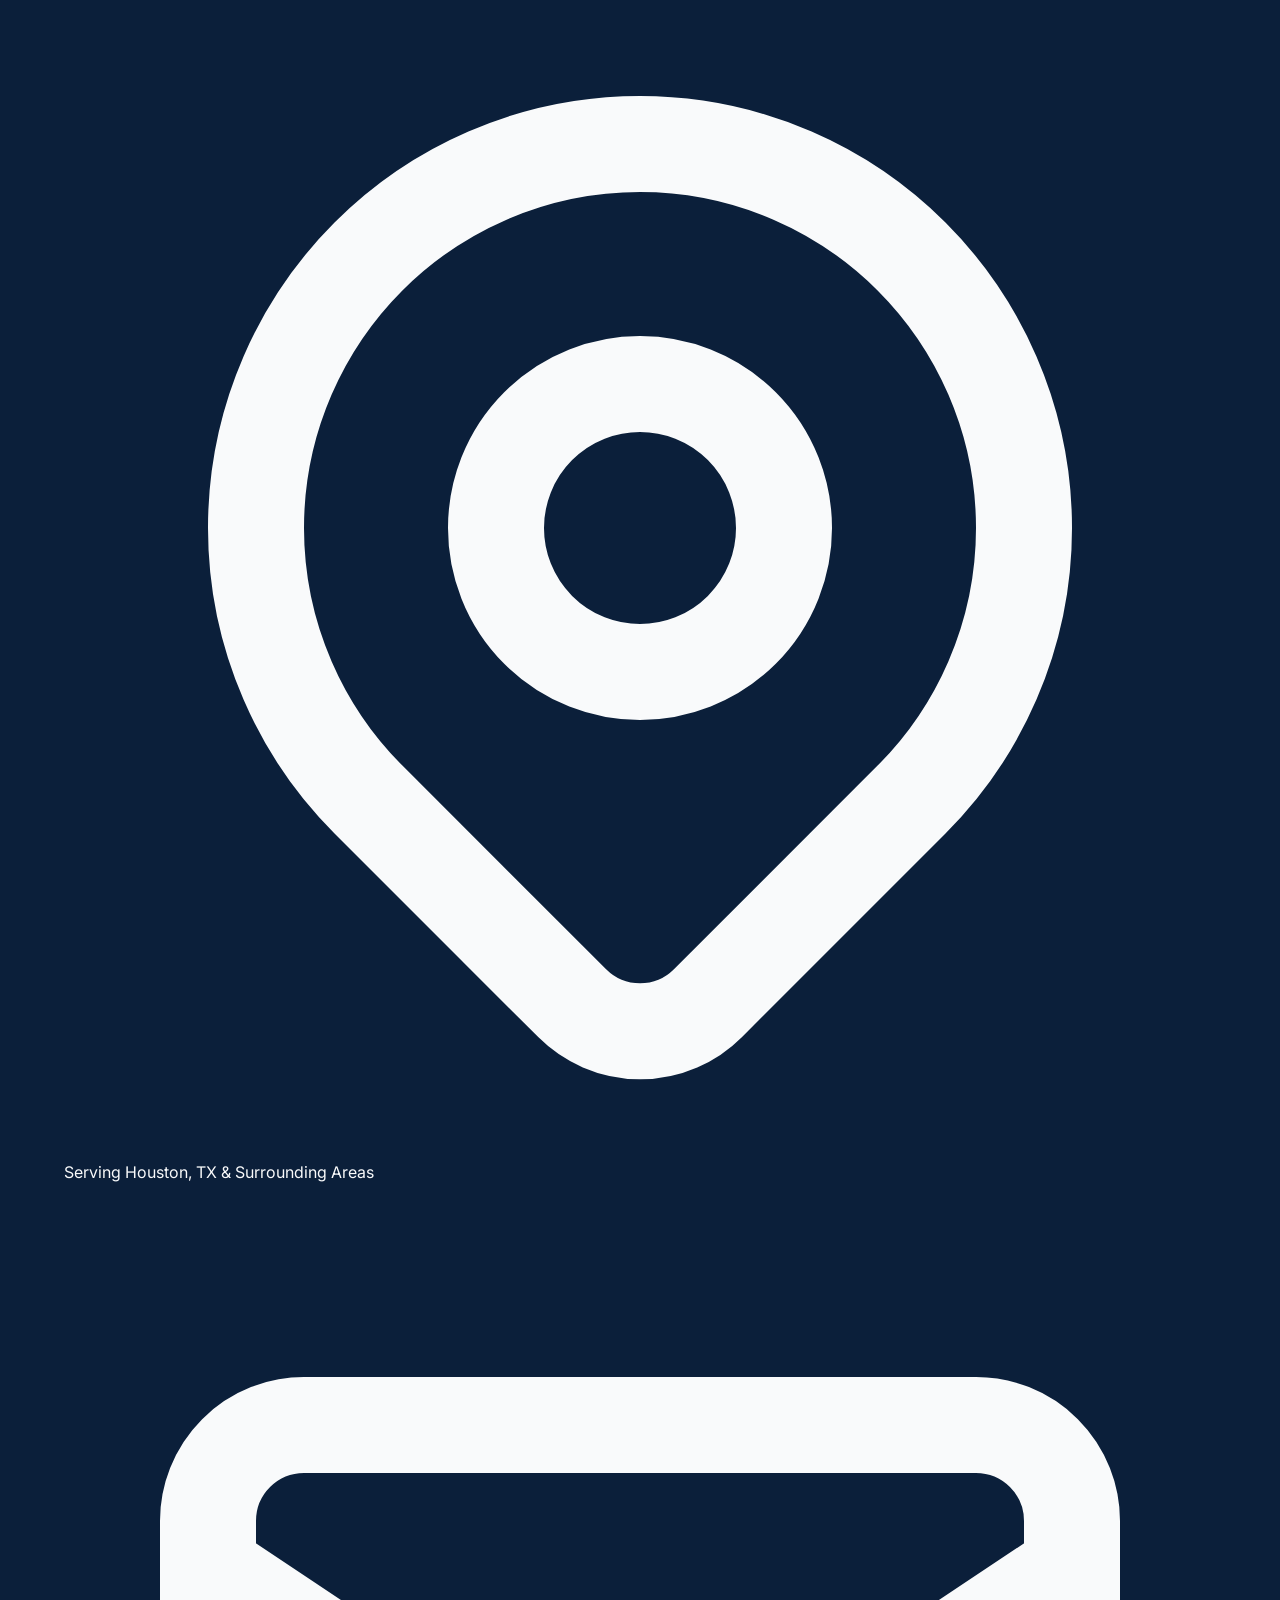
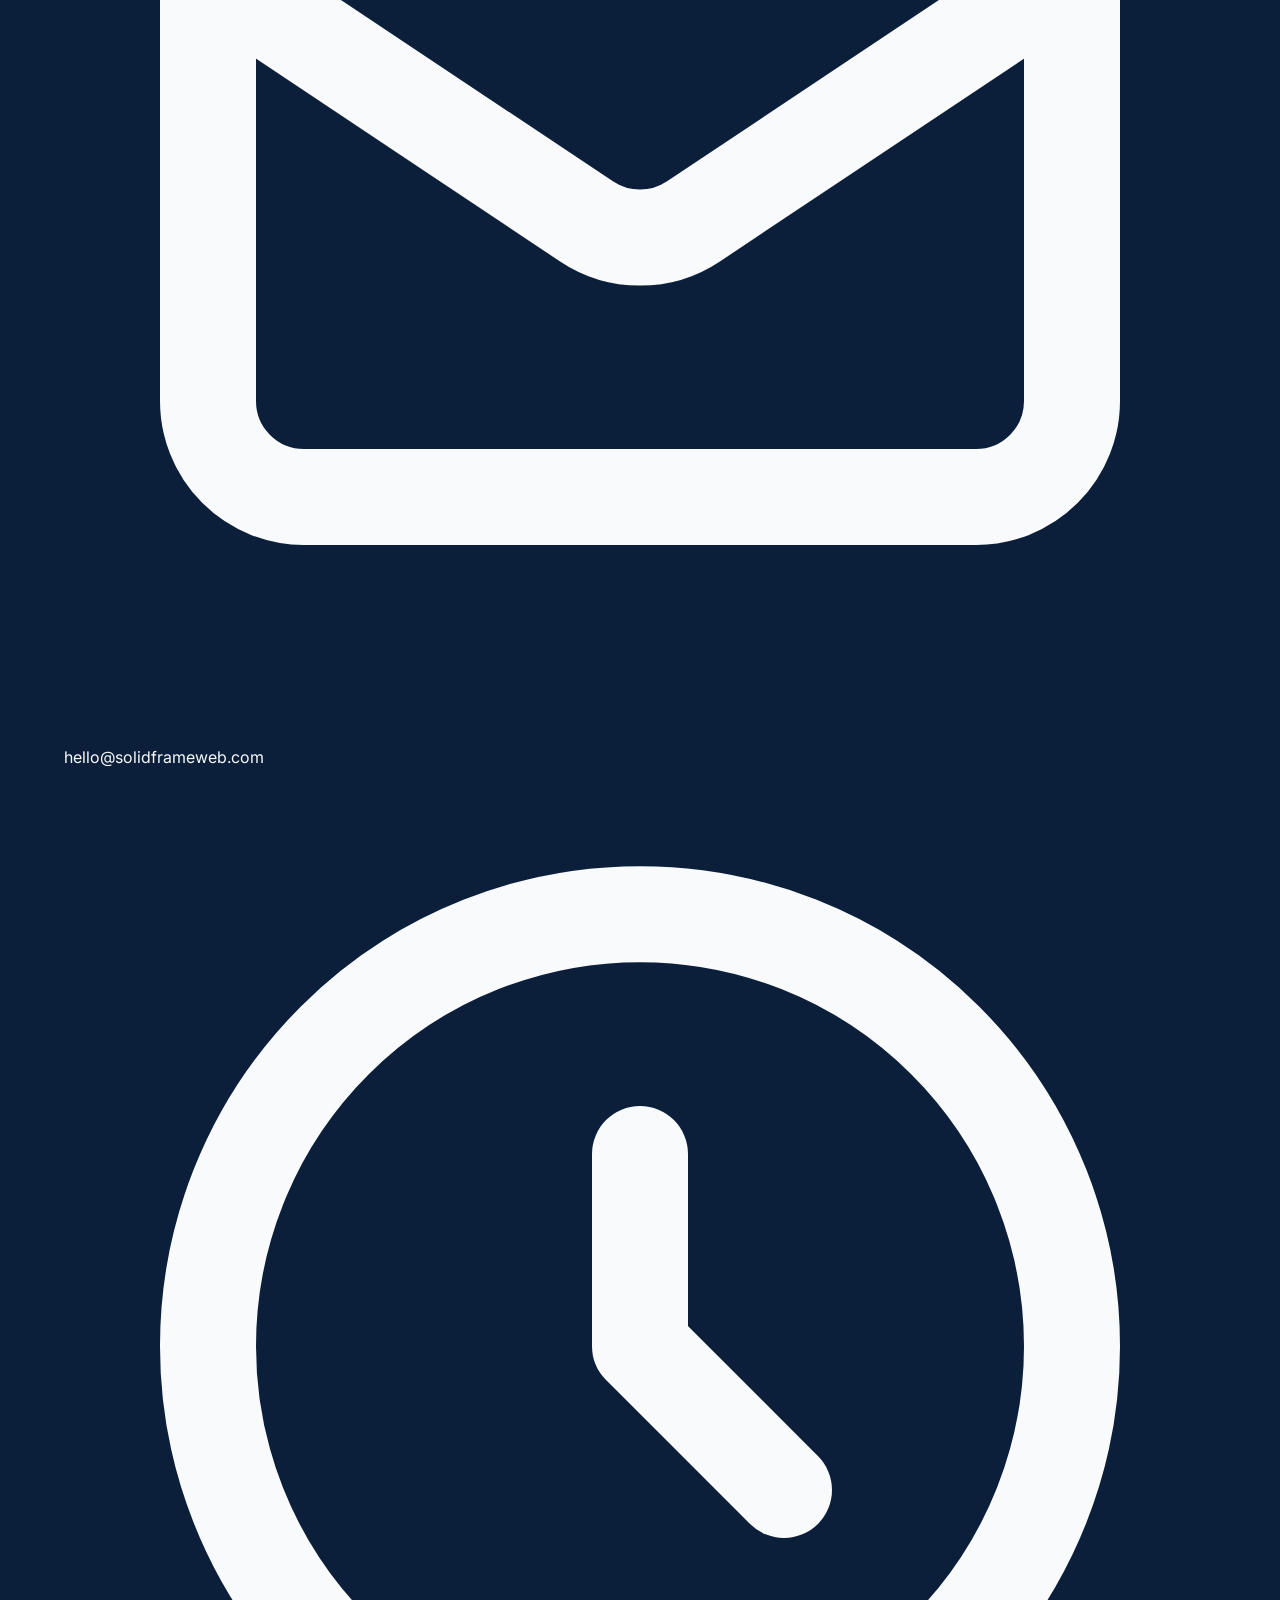
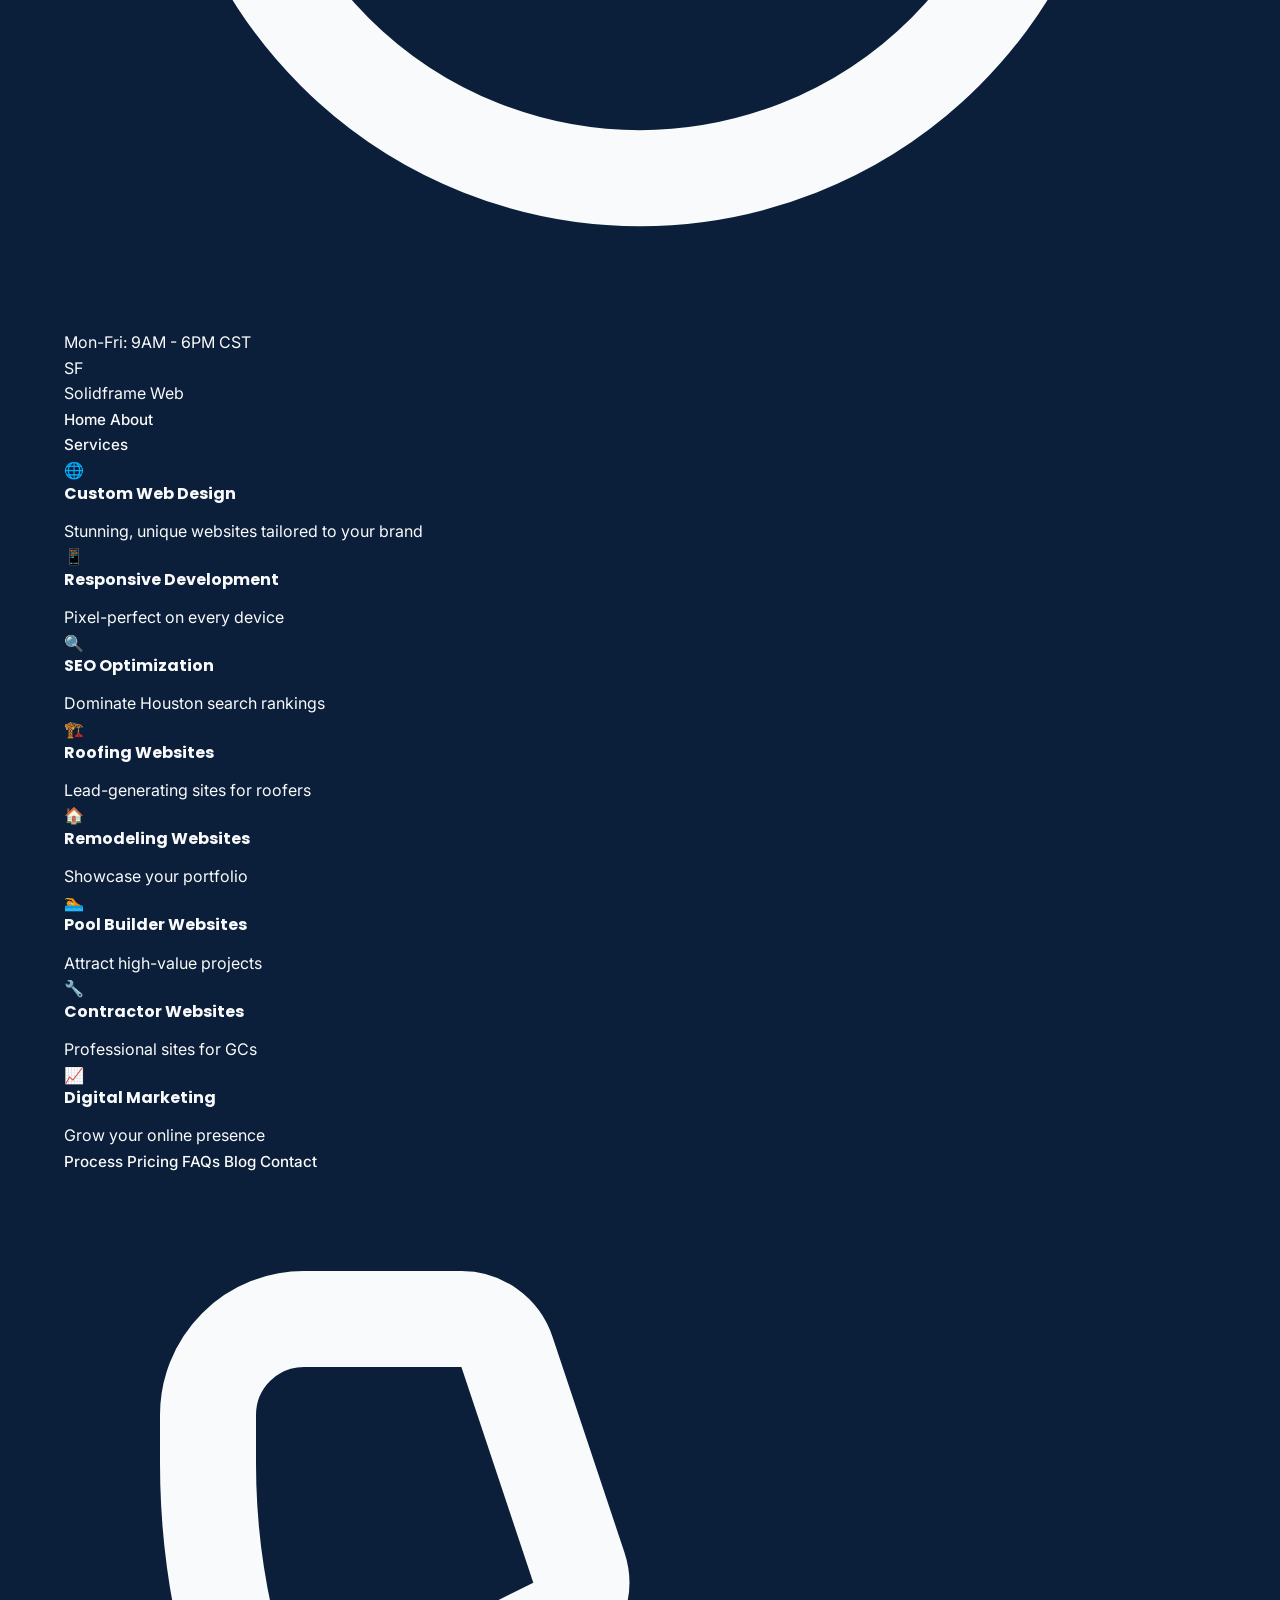
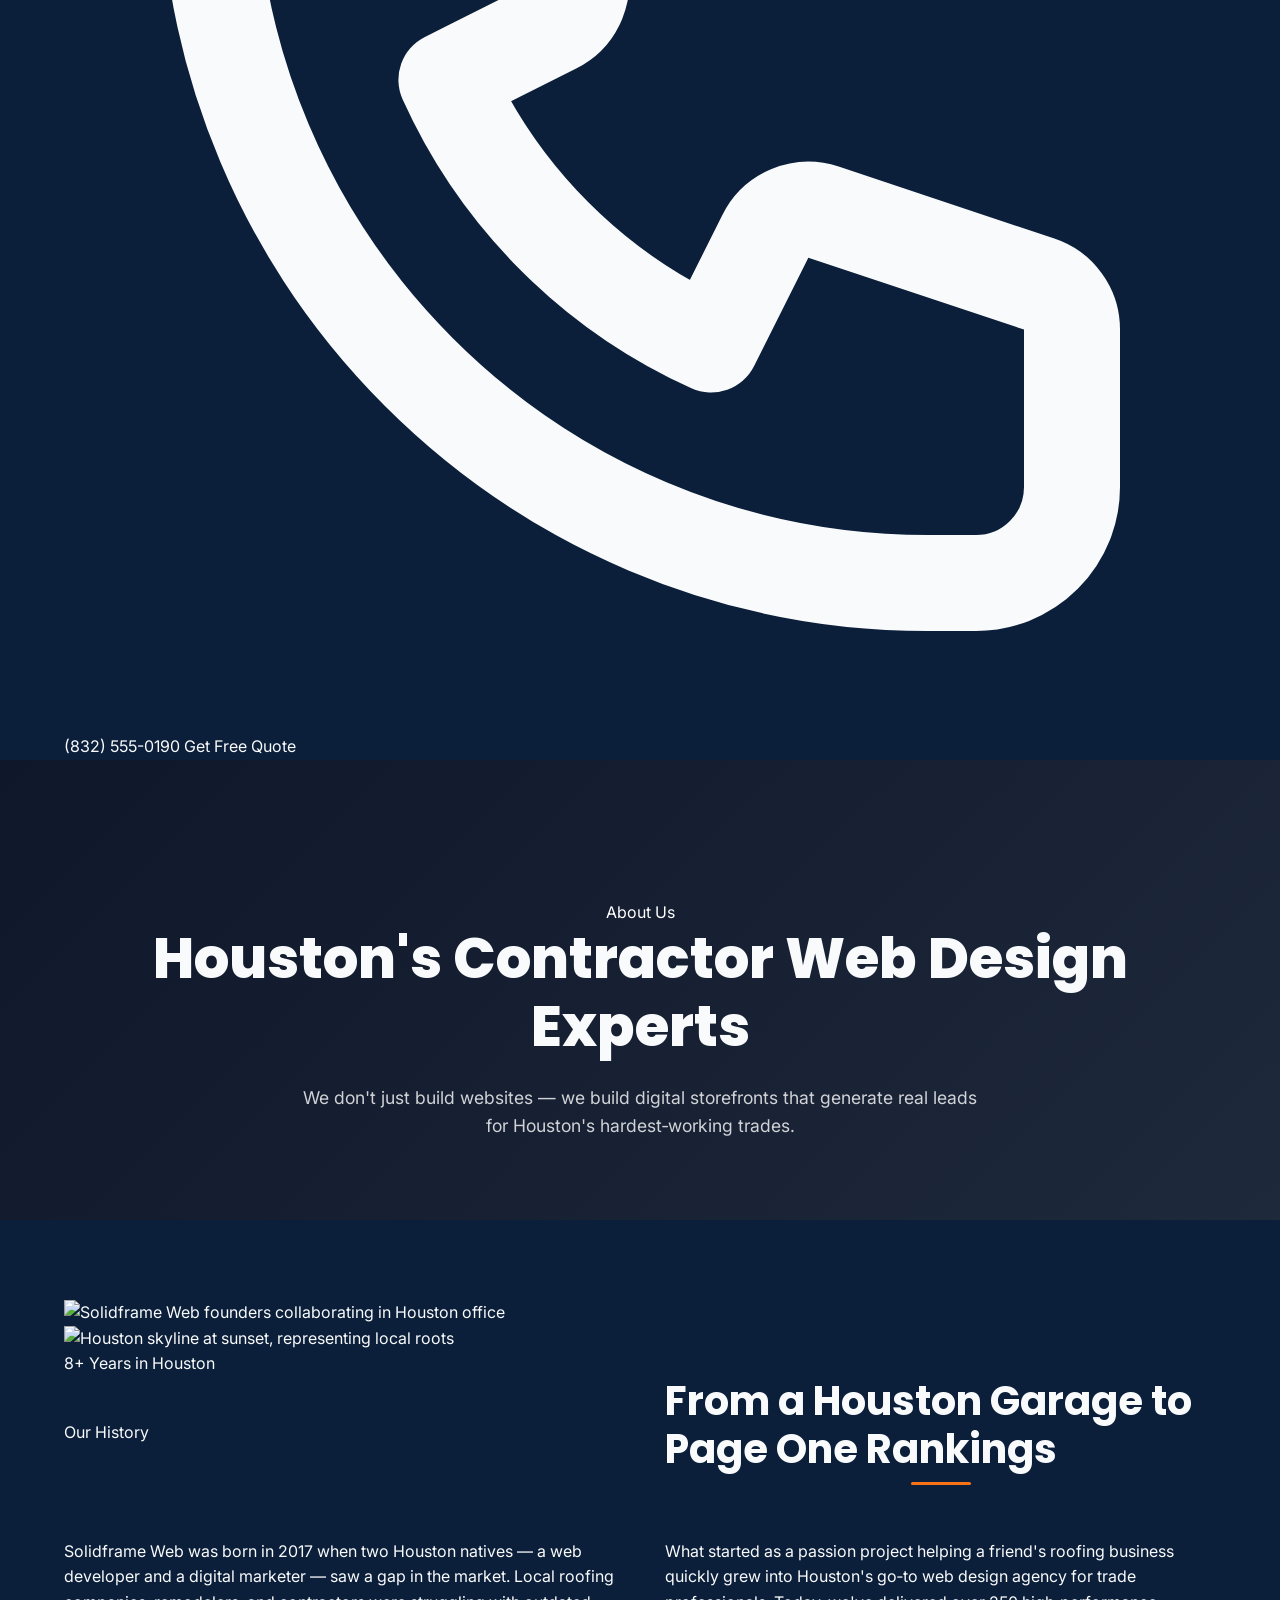
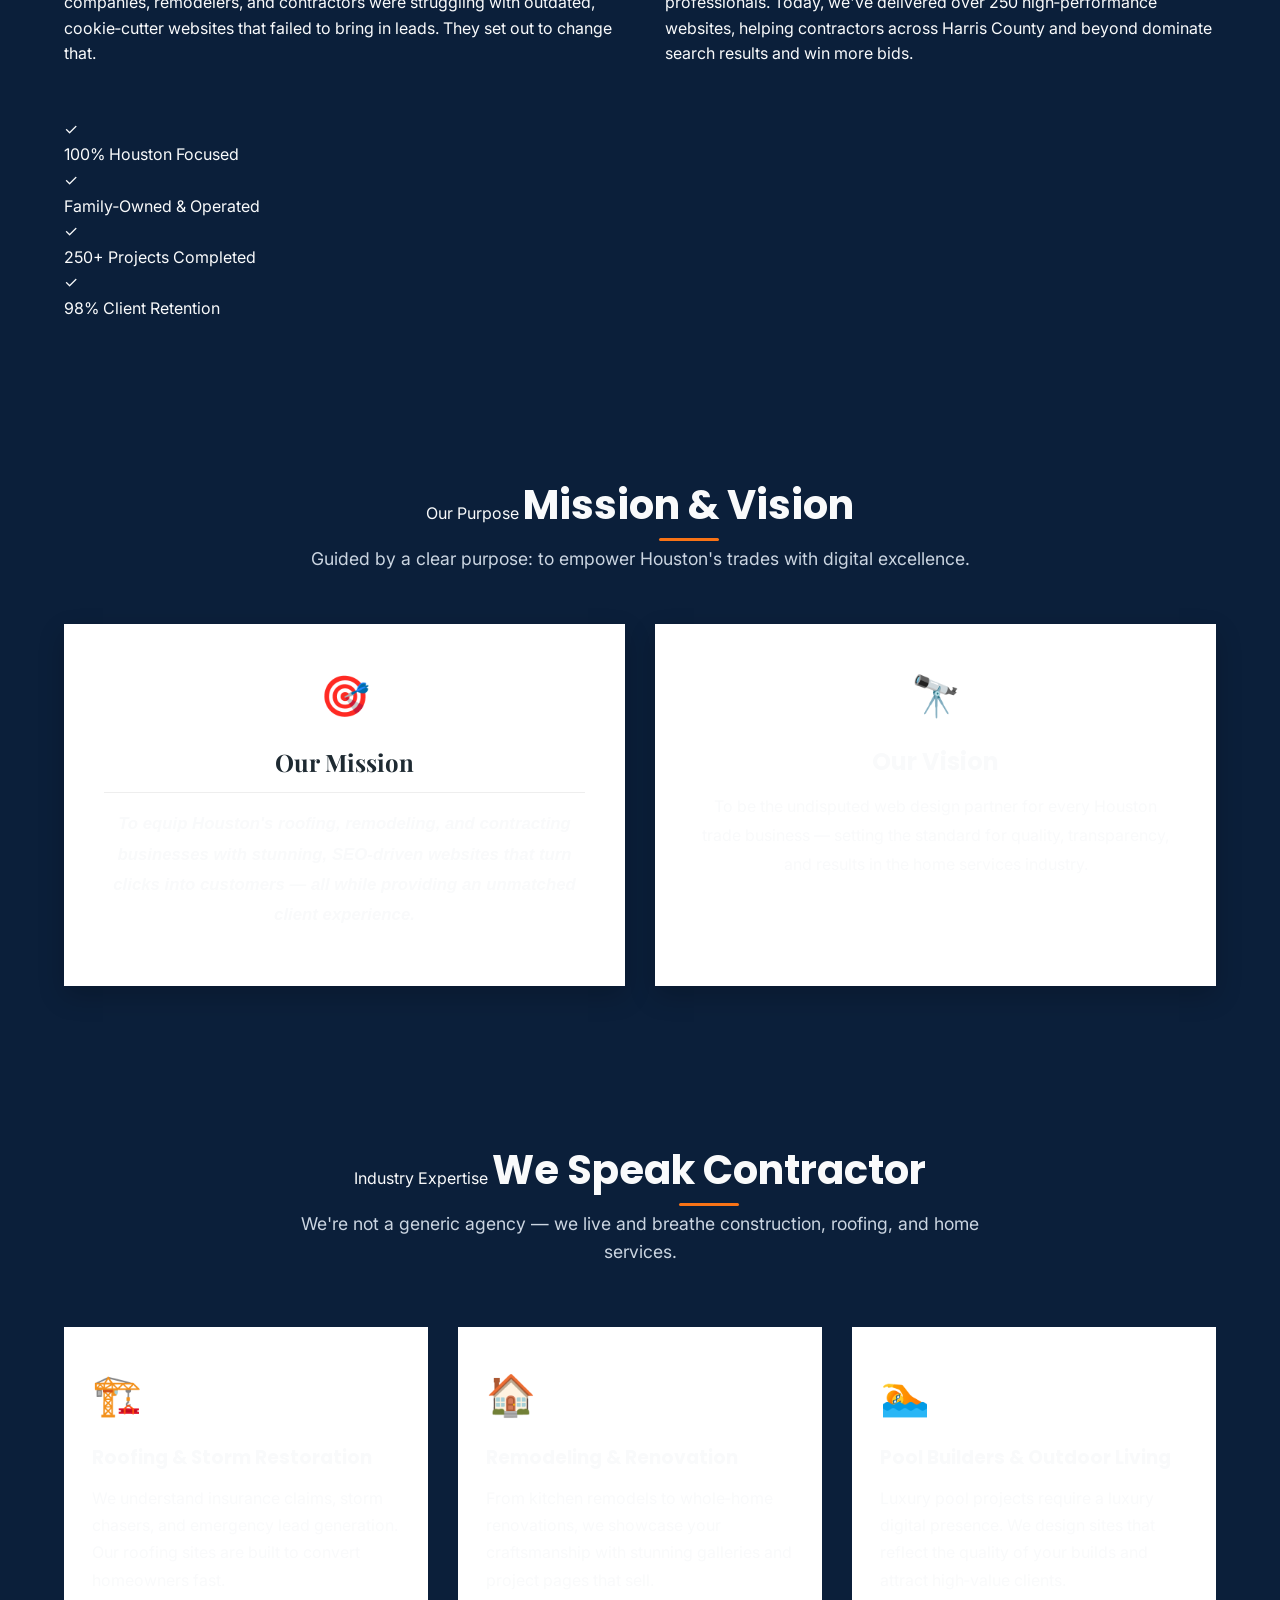
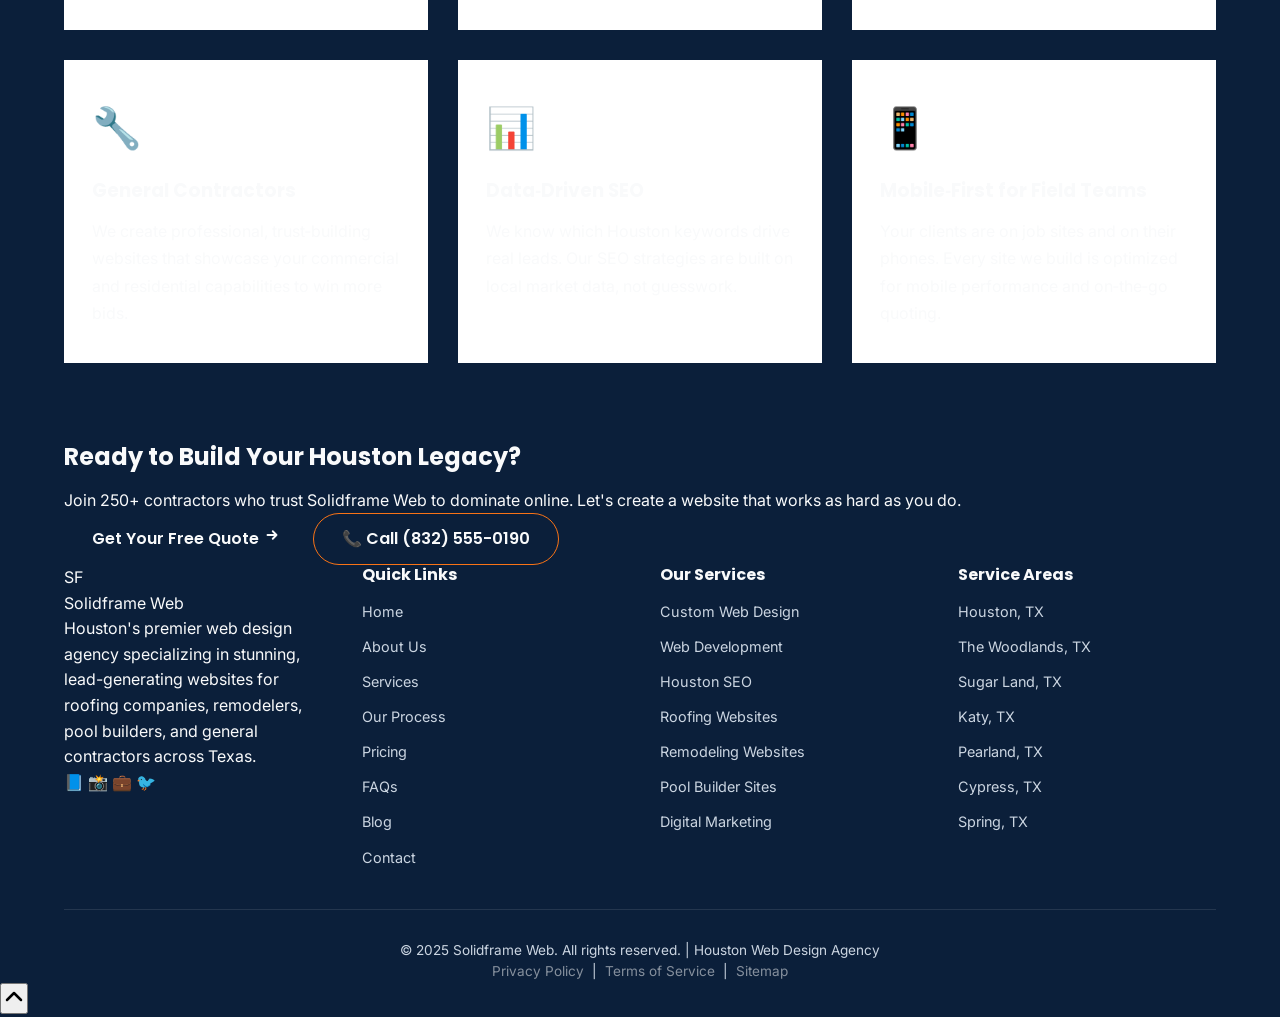
==== commit 63cb066f: "Update about.html" ====
--- a/about.html
+++ b/about.html
@@ -1,459 +1,292 @@
 <!DOCTYPE html>
 <html lang="en">
 <head>
-    <meta charset="UTF-8">
-    <meta name="viewport" content="width=device-width, initial-scale=1.0">
-    <title>About Us | Solidframe Web | Construction Website Experts</title>
-    <meta name="description" content="Learn about Solidframe Web - specialists in creating high-performing, results-driven websites for construction businesses across Texas and the USA. Built on trust and industry expertise.">
-    <meta name="keywords" content="construction web agency, about construction websites, Texas web design, construction marketing experts, Solidframe Web">
-    <meta name="author" content="Solidframe Web">
-    
-    <!-- Font Awesome -->
-    <link rel="stylesheet" href="https://cdnjs.cloudflare.com/ajax/libs/font-awesome/6.4.0/css/all.min.css">
-    
-    <!-- Google Fonts -->
-    <link href="https://fonts.googleapis.com/css2?family=Playfair+Display:wght@400;600;700&family=Lato:wght@300;400;500;600&display=swap" rel="stylesheet">
-    
-    <!-- Main CSS -->
-    <link rel="stylesheet" href="style.css">
-    
-    <!-- Favicon -->
-    <link rel="icon" type="image/x-icon" href="https://api.iconify.design/mdi:hammer.svg">
+  <meta charset="UTF-8">
+  <meta name="viewport" content="width=device-width, initial-scale=1.0">
+  <!-- Primary Meta Tags -->
+  <title>About Solidframe Web | Houston's Trusted Contractor Website Agency</title>
+  <meta name="description" content="Learn about Solidframe Web — our history, mission, and deep expertise building high‑performance websites for Houston roofers, remodelers, pool builders, and general contractors.">
+  <meta name="keywords" content="about Houston web design, contractor website experts, Solidframe Web history, mission vision Houston web agency">
+  <meta name="author" content="Solidframe Web">
+  <meta name="robots" content="index, follow">
+  <link rel="canonical" href="https://www.solidframeweb.com/about.html">
+  <!-- Open Graph -->
+  <meta property="og:title" content="About Solidframe Web | Houston's Contractor Web Design Experts">
+  <meta property="og:description" content="Discover our story, mission, and industry expertise. We build websites that help Houston trade businesses dominate online.">
+  <meta property="og:type" content="website">
+  <meta property="og:url" content="https://www.solidframeweb.com/about.html">
+  <meta property="og:image" content="https://www.solidframeweb.com/og-image.jpg">
+  <!-- Fonts & CSS -->
+  <link rel="preconnect" href="https://fonts.googleapis.com">
+  <link rel="preconnect" href="https://fonts.gstatic.com" crossorigin>
+  <link href="https://fonts.googleapis.com/css2?family=Inter:wght@300;400;500;600;700;800;900&family=Playfair+Display:wght@700;800;900&display=swap" rel="stylesheet">
+  <link rel="stylesheet" href="style.css">
 </head>
 <body>
-    <!-- Header & Navigation -->
-    <header class="main-header">
-        <div class="container">
-            <div class="nav-container">
-                <a href="index.html" class="logo">
-                    <img src="assets/solidlogo.jpg" alt="Solidframe Web" class="logo-img">
-                </a>
-                
-                <button class="mobile-menu-btn" aria-label="Open menu">
-                    <i class="fas fa-bars"></i>
-                </button>
-                
-                <nav class="main-nav">
-                    <ul class="nav-list">
-                        <li><a href="index.html" class="nav-link">Home</a></li>
-                        <li><a href="about.html" class="nav-link active">About</a></li>
-                        <li class="has-dropdown">
-                            <a href="services.html" class="nav-link">Services <i class="fas fa-chevron-down dropdown-arrow"></i></a>
-                            <ul class="dropdown">
-                                <li><a href="services.html#design">Website Design</a></li>
-                                <li><a href="services.html#development">Website Development</a></li>
-                                <li><a href="services.html#seo">SEO & Local Ranking</a></li>
-                                <li><a href="services.html#redesign">Website Redesign</a></li>
-                            </ul>
-                        </li>
-                         <li><a href="reviews.html" class="nav-link">Reviews</a></li>
-                        <li><a href="pricing.html" class="nav-link">Pricing</a></li>
-                        <li><a href="process.html" class="nav-link">Our Process</a></li>
-                        <li><a href="faq.html" class="nav-link">FAQs</a></li>
-                        <li><a href="blog.html" class="nav-link">Blog</a></li>
-                        <li><a href="contact.html" class="nav-link btn-nav">Contact</a></li>
-                    </ul>
-                </nav>
+  <!-- Mobile Overlay -->
+  <div class="mobile-overlay" id="mobileOverlay"></div>
+
+  <!-- Top Bar (same as index) -->
+  <div class="nav-top-bar">
+    <div class="container">
+      <div class="nav-top-inner">
+        <div class="nav-top-item">
+          <svg xmlns="http://www.w3.org/2000/svg" fill="none" viewBox="0 0 24 24" stroke="currentColor" stroke-width="2"><path stroke-linecap="round" stroke-linejoin="round" d="M17.657 16.657L13.414 20.9a1.998 1.998 0 01-2.827 0l-4.244-4.243a8 8 0 1111.314 0z"/><path stroke-linecap="round" stroke-linejoin="round" d="M15 11a3 3 0 11-6 0 3 3 0 016 0z"/></svg>
+          <span>Serving Houston, TX & Surrounding Areas</span>
+        </div>
+        <div class="nav-top-item">
+          <svg xmlns="http://www.w3.org/2000/svg" fill="none" viewBox="0 0 24 24" stroke="currentColor" stroke-width="2"><path stroke-linecap="round" stroke-linejoin="round" d="M3 8l7.89 5.26a2 2 0 002.22 0L21 8M5 19h14a2 2 0 002-2V7a2 2 0 00-2-2H5a2 2 0 00-2 2v10a2 2 0 002 2z"/></svg>
+          <a href="mailto:hello@solidframeweb.com">hello@solidframeweb.com</a>
+        </div>
+        <div class="nav-top-item">
+          <svg xmlns="http://www.w3.org/2000/svg" fill="none" viewBox="0 0 24 24" stroke="currentColor" stroke-width="2"><path stroke-linecap="round" stroke-linejoin="round" d="M12 8v4l3 3m6-3a9 9 0 11-18 0 9 9 0 0118 0z"/></svg>
+          <span>Mon-Fri: 9AM - 6PM CST</span>
+        </div>
+      </div>
+    </div>
+  </div>
+
+  <!-- Navbar -->
+  <nav class="navbar" id="navbar">
+    <div class="container">
+      <a href="index.html" class="nav-logo">
+        <div class="logo-icon">SF</div>
+        Solid<span>frame</span> Web
+      </a>
+
+      <div class="nav-main" id="navMain">
+        <div class="nav-links">
+          <a href="index.html" class="nav-link">Home</a>
+          <a href="about.html" class="nav-link active">About</a>
+          <div class="nav-dropdown">
+            <a href="services.html" class="nav-link">Services</a>
+            <div class="dropdown-menu">
+              <a href="services.html#custom-design" class="dropdown-item"><div class="dropdown-icon">🌐</div><div class="dropdown-text"><h4>Custom Web Design</h4><p>Stunning, unique websites tailored to your brand</p></div></a>
+              <a href="services.html#responsive" class="dropdown-item"><div class="dropdown-icon">📱</div><div class="dropdown-text"><h4>Responsive Development</h4><p>Pixel-perfect on every device</p></div></a>
+              <a href="services.html#seo" class="dropdown-item"><div class="dropdown-icon">🔍</div><div class="dropdown-text"><h4>SEO Optimization</h4><p>Dominate Houston search rankings</p></div></a>
+              <a href="services.html#roofing" class="dropdown-item"><div class="dropdown-icon">🏗️</div><div class="dropdown-text"><h4>Roofing Websites</h4><p>Lead-generating sites for roofers</p></div></a>
+              <a href="services.html#remodeling" class="dropdown-item"><div class="dropdown-icon">🏠</div><div class="dropdown-text"><h4>Remodeling Websites</h4><p>Showcase your portfolio</p></div></a>
+              <a href="services.html#pool" class="dropdown-item"><div class="dropdown-icon">🏊</div><div class="dropdown-text"><h4>Pool Builder Websites</h4><p>Attract high-value projects</p></div></a>
+              <a href="services.html#contractor" class="dropdown-item"><div class="dropdown-icon">🔧</div><div class="dropdown-text"><h4>Contractor Websites</h4><p>Professional sites for GCs</p></div></a>
+              <a href="services.html#marketing" class="dropdown-item"><div class="dropdown-icon">📈</div><div class="dropdown-text"><h4>Digital Marketing</h4><p>Grow your online presence</p></div></a>
             </div>
-        </div>
-    </header>
-
-    <!-- Mobile Menu -->
-    <div class="mobile-menu">
-        <div class="mobile-menu-header">
-            <a href="index.html" class="logo">
-                <img src="assets/crestlogos.jpg" alt="Solidframe Web" class="logo-img">
-            </a>
-            <button class="mobile-menu-close" aria-label="Close menu">
-                <i class="fas fa-times"></i>
-            </button>
-        </div>
-        <ul class="mobile-nav-list">
-            <li><a href="index.html" class="mobile-nav-link">Home</a></li>
-            <li><a href="about.html" class="mobile-nav-link active">About</a></li>
-            <li class="mobile-has-dropdown">
-                <a href="#" class="mobile-nav-link mobile-dropdown-toggle">
-                    Services <i class="fas fa-chevron-down"></i>
-                </a>
-                <ul class="mobile-dropdown">
-                    <li><a href="services.html#design" class="mobile-nav-link">Website Design</a></li>
-                    <li><a href="services.html#development" class="mobile-nav-link">Website Development</a></li>
-                    <li><a href="services.html#seo" class="mobile-nav-link">SEO & Local Ranking</a></li>
-                    <li><a href="services.html#redesign" class="mobile-nav-link">Website Redesign</a></li>
-                </ul>
-            </li>
-            <li><a href="reviews.html" class="mobile-nav-link">Reviews</a></li>
-            <li><a href="pricing.html" class="mobile-nav-link">Pricing</a></li>
-            <li><a href="process.html" class="mobile-nav-link">Our Process</a></li>
-            <li><a href="faq.html" class="mobile-nav-link">FAQs</a></li>
-            <li><a href="blog.html" class="mobile-nav-link">Blog</a></li>
-            <li><a href="contact.html" class="mobile-nav-link">Contact</a></li>
-        </ul>
-    </div>
-
-    <!-- Page Header -->
-    <section class="page-header about-header">
-        <div class="page-header-bg"></div>
-        <div class="page-header-overlay"></div>
-        <div class="container">
-            <div class="page-header-content">
-                <h1>About Solidframe Web</h1>
-                <p>Specializing in premium website design for construction businesses across Texas & the USA</p>
-            </div>
-        </div>
-    </section>
-
-    <!-- About Agency Detail -->
-    <section class="section">
-        <div class="container">
-            <div class="about-content">
-                <div class="about-text">
-                    <h2 class="section-title mb-3">Building Digital Foundations for Construction Companies</h2>
-                    <p class="mb-2">Solidframe Web was born from a simple observation: most construction companies had outdated, ineffective websites that didn't reflect the quality of their work or help them win new business. We decided to change that by focusing exclusively on the construction industry.</p>
-                    <p class="mb-2">Our team combines web development expertise with deep knowledge of construction marketing, enabling us to create websites that not only look impressive but also generate measurable results. We don't just build websites — we build digital assets that drive leads, showcase craftsmanship, and establish authority.</p>
-                    <p class="mb-3">Serving construction businesses across the United States, we help contractors, builders, and remodelers establish a powerful online presence that drives growth, builds trust, and wins more projects in a competitive market.</p>
-                    <a href="contact.html" class="btn btn-primary">Work With Us</a>
-                </div>
-                <div class="about-image">
-                    <img src="assets/crestweb.jpg" alt="Construction team collaborating">
-                </div>
-            </div>
-        </div>
-    </section>
-
-    <!-- Trust & Achievement Stats (New trust section) -->
-    <section class="section bg-light">
-        <div class="container">
-            <div class="section-header">
-                <h2 class="section-title">Solidframe by the Numbers</h2>
-                <p class="section-subtitle">Proven results that build confidence</p>
-            </div>
-            <div class="values-grid" style="grid-template-columns: repeat(auto-fit, minmax(200px, 1fr));">
-                <div class="value-card" style="text-align: center;">
-                    <div class="value-icon">
-                        <i class="fas fa-calendar-check"></i>
-                    </div>
-                    <h3 style="font-size: 2.2rem; margin-bottom: 0.5rem;">8+ Years</h3>
-                    <p>Serving Construction Pros</p>
-                </div>
-                <div class="value-card" style="text-align: center;">
-                    <div class="value-icon">
-                        <i class="fas fa-hard-hat"></i>
-                    </div>
-                    <h3 style="font-size: 2.2rem; margin-bottom: 0.5rem;">240+</h3>
-                    <p>Contractor Websites Launched</p>
-                </div>
-                <div class="value-card" style="text-align: center;">
-                    <div class="value-icon">
-                        <i class="fas fa-star"></i>
-                    </div>
-                    <h3 style="font-size: 2.2rem; margin-bottom: 0.5rem;">100%</h3>
-                    <p>Client Satisfaction Rate</p>
-                </div>
-                <div class="value-card" style="text-align: center;">
-                    <div class="value-icon">
-                        <i class="fas fa-chart-line"></i>
-                    </div>
-                    <h3 style="font-size: 2.2rem; margin-bottom: 0.5rem;">3x</h3>
-                    <p>Average Lead Increase</p>
-                </div>
-            </div>
-        </div>
-    </section>
-
-    <!-- Mission & Vision -->
-    <section class="section">
-        <div class="container">
-            <div class="section-header">
-                <h2 class="section-title">Our Mission & Vision</h2>
-                <p class="section-subtitle">Driving construction business success through digital excellence</p>
-            </div>
-            <div class="mission-vision-grid">
-                <div class="mission-card">
-                    <div class="mission-icon">
-                        <i class="fas fa-bullseye"></i>
-                    </div>
-                    <h3>Our Mission</h3>
-                    <p>To empower construction businesses with high-performing websites that generate qualified leads, build instant credibility, and drive sustainable growth through innovative web design and strategic digital marketing.</p>
-                </div>
-                <div class="vision-card">
-                    <div class="vision-icon">
-                        <i class="fas fa-eye"></i>
-                    </div>
-                    <h3>Our Vision</h3>
-                    <p>To be the most trusted web design agency for construction businesses nationwide, recognized for transforming the industry's digital landscape with reliable, results-driven websites — one solid frame at a time.</p>
-                </div>
-            </div>
-        </div>
-    </section>
-
-    <!-- Core Values -->
-    <section class="section bg-light">
-        <div class="container">
-            <div class="section-header">
-                <h2 class="section-title">Our Core Values</h2>
-                <p class="section-subtitle">The principles that guide everything we do</p>
-            </div>
-            <div class="core-values">
-                <div class="values-grid">
-                    <div class="value-card">
-                        <div class="value-icon">
-                            <i class="fas fa-hard-hat"></i>
-                        </div>
-                        <h3>Industry Expertise</h3>
-                        <p>We specialize exclusively in construction, understanding your unique challenges, compliance needs, and how homeowners & GCs search for partners.</p>
-                    </div>
-                    <div class="value-card">
-                        <div class="value-icon">
-                            <i class="fas fa-handshake"></i>
-                        </div>
-                        <h3>Partnership Approach</h3>
-                        <p>We become an extension of your team — transparent, responsive, and fully invested in your growth and reputation.</p>
-                    </div>
-                    <div class="value-card">
-                        <div class="value-icon">
-                            <i class="fas fa-medal"></i>
-                        </div>
-                        <h3>Quality Craftsmanship</h3>
-                        <p>We build websites with the same attention to detail, durability, and premium finish that you apply to every construction project.</p>
-                    </div>
-                    <div class="value-card">
-                        <div class="value-icon">
-                            <i class="fas fa-chart-line"></i>
-                        </div>
-                        <h3>Results-Driven</h3>
-                        <p>Every pixel, every feature is engineered to deliver measurable ROI: more calls, more form fills, and more booked estimates.</p>
-                    </div>
-                </div>
-            </div>
-        </div>
-    </section>
-
-    <!-- Our Process -->
-    <section class="section">
-        <div class="container">
-            <div class="section-header">
-                <h2 class="section-title">Our Process</h2>
-                <p class="section-subtitle">A structured approach to building your perfect website</p>
-            </div>
-            <div class="process-steps">
-                <div class="process-step">
-                    <div class="step-number">1</div>
-                    <div class="step-content">
-                        <h3>Discovery & Strategy</h3>
-                        <p>We begin with an in-depth consultation to understand your business, target audience, and goals. We analyze your competition and develop a custom strategy tailored to your construction business.</p>
-                    </div>
-                </div>
-                <div class="process-step">
-                    <div class="step-number">2</div>
-                    <div class="step-content">
-                        <h3>Design & Development</h3>
-                        <p>Our design team creates mockups that reflect your brand and appeal to your ideal clients. Once approved, our developers build a fast, responsive website optimized for construction industry needs.</p>
-                    </div>
-                </div>
-                <div class="process-step">
-                    <div class="step-number">3</div>
-                    <div class="step-content">
-                        <h3>Content Integration</h3>
-                        <p>We help you showcase your projects with professional photography guidance, compelling copywriting, and strategic content placement that highlights your expertise.</p>
-                    </div>
-                </div>
-                <div class="process-step">
-                    <div class="step-number">4</div>
-                    <div class="step-content">
-                        <h3>Launch & Optimization</h3>
-                        <p>We conduct thorough testing, implement SEO best practices, and launch your website. Post-launch, we provide training and support to ensure your success.</p>
-                    </div>
-                </div>
-            </div>
-        </div>
-    </section>
-
-    <!-- Industry Understanding + Trust Badge (enhanced) -->
-    <section class="section bg-light">
-        <div class="container">
-            <div class="section-header">
-                <h2 class="section-title">We Understand the Construction Industry</h2>
-                <p class="section-subtitle">Why specialized knowledge wins more bids</p>
-            </div>
-            <div class="features-grid">
-                <div class="feature">
-                    <div class="feature-icon">
-                        <i class="fas fa-search"></i>
-                    </div>
-                    <div class="feature-content">
-                        <h3 class="feature-title">Industry-Specific SEO</h3>
-                        <p class="feature-description">We know the exact keywords and long-tail phrases that local homeowners, property managers, and GCs use to find construction services. Your website ranks where it matters.</p>
-                    </div>
-                </div>
-                <div class="feature">
-                    <div class="feature-icon">
-                        <i class="fas fa-mobile-alt"></i>
-                    </div>
-                    <div class="feature-content">
-                        <h3 class="feature-title">Mobile-First for On-Site Access</h3>
-                        <p class="feature-description">We design websites that work flawlessly on mobile devices — perfect for clients browsing on phones and for you checking leads from the job trailer.</p>
-                    </div>
-                </div>
-                <div class="feature">
-                    <div class="feature-icon">
-                        <i class="fas fa-images"></i>
-                    </div>
-                    <div class="feature-content">
-                        <h3 class="feature-title">Project Showcase Expertise</h3>
-                        <p class="feature-description">Before/after galleries, interactive sliders, project case studies — we know how to present your craftsmanship to win high-value contracts.</p>
-                    </div>
-                </div>
-                <div class="feature">
-                    <div class="feature-icon">
-                        <i class="fas fa-shield-alt"></i>
-                    </div>
-                    <div class="feature-content">
-                        <h3 class="feature-title">Trust & Credibility Builders</h3>
-                        <p class="feature-description">Licenses, insurance badges, testimonials, and accreditation displays — we integrate trust signals that reassure potential clients from the first click.</p>
-                    </div>
-                </div>
-            </div>
-        </div>
-    </section>
-
-    <!-- Testimonial / Trust Quote (optional but high trust) -->
-    <section class="section">
-        <div class="container">
-            <div class="mission-vision-grid" style="gap: 2rem;">
-                <div class="mission-card" style="background: #f8f9fa; border-left: 5px solid #c49a6c;">
-                    <div class="mission-icon">
-                        <i class="fas fa-quote-left"></i>
-                    </div>
-                    <h3>What Contractors Say</h3>
-                    <p style="font-style: italic; font-size: 1.1rem;">"Solidframe Web didn't just design a website — they built a lead generation engine. Our inquiries tripled within 3 months, and clients constantly mention how professional our online presence looks. They truly understand the construction business."</p>
-                    <p style="margin-top: 1rem; font-weight: 600;">— Michael R., General Contractor, Dallas, TX</p>
-                </div>
-                <div class="mission-card" style="background: #f8f9fa; border-left: 5px solid #c49a6c;">
-                    <div class="mission-icon">
-                        <i class="fas fa-award"></i>
-                    </div>
-                    <h3>Recognized Excellence</h3>
-                    <p>We're proud to be a trusted partner for construction businesses across Texas, maintaining a 5-star rating on Google and an A+ reputation with the Better Business Bureau. Your success is our foundation.</p>
-                </div>
-            </div>
-        </div>
-    </section>
-
-    <!-- CTA Section -->
-    <section class="cta-section">
-        <div class="cta-bg"></div>
-        <div class="container">
-            <div class="cta-content">
-                <h2 class="cta-title">Ready to Build Your Digital Presence?</h2>
-                <p class="cta-description">Let's discuss how we can create a website that truly represents your construction business and helps you win more projects — from residential remodels to commercial builds.</p>
-                <div class="hero-cta">
-                    <a href="mailto:info@solidframeweb.com" class="btn btn-primary btn-hero">
-                        <i class="fas fa-envelope"></i> Send Us an Email
-                    </a>
-                    <a href="tel:+18325550123" class="btn btn-secondary btn-hero">
-                        <i class="fas fa-phone"></i> Call (832) 555-0123
-                    </a>
-                </div>
-            </div>
-        </div>
-    </section>
-
-    <!-- Footer -->
-    <footer class="main-footer">
-        <div class="container">
-            <div class="footer-grid">
-                <div class="footer-col">
-                    <a href="index.html" class="logo">
-                        <img src="assets/solidlogo.jpg" alt="Solidframe Web" class="logo-img">
-                    </a>
-                    <p class="footer-description">Specializing in premium website design and development for construction businesses across the United States. Built on trust, craftsmanship, and results.</p>
-                </div>
-                <div class="footer-col">
-                    <h4 class="footer-title">Quick Links</h4>
-                    <ul class="footer-links">
-                        <li><a href="index.html">Home</a></li>
-                        <li><a href="about.html">About</a></li>
-                        <li><a href="services.html">Services</a></li>
-                        <li><a href="reviews.html">Reviews</a></li>
-                        <li><a href="pricing.html">Pricing</a></li>
-                        <li><a href="process.html">Our Process</a></li>
-                        <li><a href="faq.html">FAQs</a></li>
-                        <li><a href="contact.html">Contact</a></li>
-                    </ul>
-                </div>
-                <div class="footer-col">
-                    <h4 class="footer-title">Services</h4>
-                    <ul class="footer-links">
-                        <li><a href="services.html#design">Website Design</a></li>
-                        <li><a href="services.html#development">Website Development</a></li>
-                        <li><a href="services.html#seo">SEO & Local Ranking</a></li>
-                        <li><a href="services.html#redesign">Website Redesign</a></li>
-                    </ul>
-                </div>
-                <div class="footer-col">
-                    <h4 class="footer-title">Contact Info</h4>
-                    <div class="contact-info">
-                        <p><i class="fas fa-envelope"></i> <a href="mailto:info@solidframeweb.com">info@solidframeweb.com</a></p>
-                        <p><i class="fas fa-phone"></i> <a href="tel:+18325550123">(832) 555-0123</a></p>
-                        <p class="social-media">
-                            <a href="https://www.instagram.com/solidframweb25/" target="_blank" rel="noopener noreferrer" aria-label="Follow us on Instagram">
-                                <i class="fab fa-instagram"></i> Follow us on Instagram
-                            </a>
-                        </p>
-                    </div>
-                </div>
-            </div>
-            <div class="footer-bottom">
-                <p class="copyright">&copy; <span id="current-year"></span> Solidframe Web — All Rights Reserved</p>
-                <div class="legal-links" style="font-size: 0.9rem;">
-                    <a href="privacy.html">Privacy Policy</a> | <a href="terms.html">Terms of Service</a> | <a href="refund.html">Refund Policy</a>
-                </div>
-            </div>
-        </div>
-    </footer>
-
-    <script>
-        // Dynamic copyright year
-        document.getElementById('current-year').innerHTML = new Date().getFullYear();
-        
-        // Mobile menu functionality (preserved from original script.js)
-        document.addEventListener('DOMContentLoaded', function() {
-            const mobileMenuBtn = document.querySelector('.mobile-menu-btn');
-            const mobileMenu = document.querySelector('.mobile-menu');
-            const mobileMenuClose = document.querySelector('.mobile-menu-close');
-            
-            if (mobileMenuBtn) {
-                mobileMenuBtn.addEventListener('click', function() {
-                    mobileMenu.classList.add('active');
-                    document.body.style.overflow = 'hidden';
-                });
-            }
-            
-            if (mobileMenuClose) {
-                mobileMenuClose.addEventListener('click', function() {
-                    mobileMenu.classList.remove('active');
-                    document.body.style.overflow = '';
-                });
-            }
-            
-            // Dropdown toggles for mobile
-            const mobileDropdownToggles = document.querySelectorAll('.mobile-dropdown-toggle');
-            mobileDropdownToggles.forEach(toggle => {
-                toggle.addEventListener('click', function(e) {
-                    e.preventDefault();
-                    const parent = this.closest('.mobile-has-dropdown');
-                    const dropdown = parent.querySelector('.mobile-dropdown');
-                    dropdown.classList.toggle('active');
-                    const icon = this.querySelector('i');
-                    if (dropdown.classList.contains('active')) {
-                        icon.style.transform = 'rotate(180deg)';
-                    } else {
-                        icon.style.transform = 'rotate(0deg)';
-                    }
-                });
-            });
-        });
-    </script>
+          </div>
+          <a href="process.html" class="nav-link">Process</a>
+          <a href="pricing.html" class="nav-link">Pricing</a>
+          <a href="faq.html" class="nav-link">FAQs</a>
+          <a href="blog.html" class="nav-link">Blog</a>
+          <a href="contact.html" class="nav-link">Contact</a>
+        </div>
+        <div class="nav-actions">
+          <a href="tel:+18325550190" class="nav-phone">
+            <svg xmlns="http://www.w3.org/2000/svg" fill="none" viewBox="0 0 24 24" stroke="currentColor" stroke-width="2"><path stroke-linecap="round" stroke-linejoin="round" d="M3 5a2 2 0 012-2h3.28a1 1 0 01.948.684l1.498 4.493a1 1 0 01-.502 1.21l-2.257 1.13a11.042 11.042 0 005.516 5.516l1.13-2.257a1 1 0 011.21-.502l4.493 1.498a1 1 0 01.684.949V19a2 2 0 01-2 2h-1C9.716 21 3 14.284 3 6V5z"/></svg>
+            (832) 555-0190
+          </a>
+          <a href="index.html#quote-form" class="nav-quote-btn">Get Free Quote</a>
+        </div>
+      </div>
+
+      <div class="nav-toggle" id="navToggle">
+        <span></span><span></span><span></span>
+      </div>
+    </div>
+  </nav>
+
+  <!-- Page Header -->
+  <section class="page-header" style="background: linear-gradient(135deg, #0f172a 0%, #1e293b 100%); color: white; padding: 140px 0 80px; text-align: center;">
+    <div class="container">
+      <span class="section-label" style="color: var(--gold); justify-content: center;">About Us</span>
+      <h1 class="hero-title">Houston's Contractor Web Design Experts</h1>
+      <p class="section-subtitle" style="color: rgba(255,255,255,0.8); margin: 0 auto; max-width: 700px;">We don't just build websites — we build digital storefronts that generate real leads for Houston's hardest‑working trades.</p>
+    </div>
+  </section>
+
+  <!-- History Section with Image -->
+  <section class="about section" id="history">
+    <div class="container">
+      <div class="about-grid">
+        <div class="about-images fade-in-left">
+          <div class="about-img-main">
+            <img src="https://images.unsplash.com/photo-1522071820081-009f0129c71c?w=800&q=80" alt="Solidframe Web founders collaborating in Houston office">
+          </div>
+          <div class="about-img-float">
+            <img src="https://images.unsplash.com/photo-1581291518633-83b4ebd1d83e?w=400&q=80" alt="Houston skyline at sunset, representing local roots">
+          </div>
+          <div class="about-experience">
+            <span class="number">8+</span>
+            <span class="label">Years in Houston</span>
+          </div>
+        </div>
+        <div class="about-content fade-in-right">
+          <span class="section-label">Our History</span>
+          <h2 class="section-title">From a Houston Garage to Page One Rankings</h2>
+          <p class="about-text">Solidframe Web was born in 2017 when two Houston natives — a web developer and a digital marketer — saw a gap in the market. Local roofing companies, remodelers, and contractors were struggling with outdated, cookie‑cutter websites that failed to bring in leads. They set out to change that.</p>
+          <p class="about-text">What started as a passion project helping a friend's roofing business quickly grew into Houston's go‑to web design agency for trade professionals. Today, we've delivered over 250 high‑performance websites, helping contractors across Harris County and beyond dominate search results and win more bids.</p>
+          <div class="about-features">
+            <div class="about-feature"><div class="check">✓</div><span>100% Houston Focused</span></div>
+            <div class="about-feature"><div class="check">✓</div><span>Family‑Owned & Operated</span></div>
+            <div class="about-feature"><div class="check">✓</div><span>250+ Projects Completed</span></div>
+            <div class="about-feature"><div class="check">✓</div><span>98% Client Retention</span></div>
+          </div>
+        </div>
+      </div>
+    </div>
+  </section>
+
+  <!-- Mission & Vision Section -->
+  <section class="mission-vision section" style="background: var(--gray-50);">
+    <div class="container">
+      <div class="section-header text-center fade-in" style="text-align: center; margin-bottom: 50px;">
+        <span class="section-label">Our Purpose</span>
+        <h2 class="section-title">Mission & Vision</h2>
+        <p class="section-subtitle" style="margin: 0 auto;">Guided by a clear purpose: to empower Houston's trades with digital excellence.</p>
+      </div>
+      <div class="mission-grid" style="display: grid; grid-template-columns: 1fr 1fr; gap: 30px;">
+        <div class="mission-card fade-in-left" style="background: white; padding: 40px; border-radius: var(--radius-xl); box-shadow: var(--shadow-md); border: 1px solid var(--gray-100);">
+          <div style="font-size: 2.5rem; margin-bottom: 20px;">🎯</div>
+          <h3 style="font-size: 1.5rem; margin-bottom: 16px;">Our Mission</h3>
+          <p style="color: var(--gray-600); line-height: 1.8;">To equip Houston's roofing, remodeling, and contracting businesses with stunning, SEO‑driven websites that turn clicks into customers — all while providing an unmatched client experience.</p>
+        </div>
+        <div class="vision-card fade-in-right" style="background: white; padding: 40px; border-radius: var(--radius-xl); box-shadow: var(--shadow-md); border: 1px solid var(--gray-100);">
+          <div style="font-size: 2.5rem; margin-bottom: 20px;">🔭</div>
+          <h3 style="font-size: 1.5rem; margin-bottom: 16px;">Our Vision</h3>
+          <p style="color: var(--gray-600); line-height: 1.8;">To be the undisputed web design partner for every Houston trade business — setting the standard for quality, transparency, and results in the home services industry.</p>
+        </div>
+      </div>
+    </div>
+  </section>
+
+  <!-- Expertise Section (Construction Industry Understanding) -->
+  <section class="expertise section">
+    <div class="container">
+      <div class="expertise-header fade-in" style="text-align: center; margin-bottom: 60px;">
+        <span class="section-label">Industry Expertise</span>
+        <h2 class="section-title">We Speak Contractor</h2>
+        <p class="section-subtitle" style="margin: 0 auto;">We're not a generic agency — we live and breathe construction, roofing, and home services.</p>
+      </div>
+      <div class="expertise-grid" style="display: grid; grid-template-columns: repeat(3, 1fr); gap: 30px;">
+        <div class="expertise-card fade-in" style="background: white; padding: 36px 28px; border-radius: var(--radius-xl); border: 1px solid var(--gray-100); transition: var(--transition);">
+          <div style="font-size: 2.5rem; margin-bottom: 20px;">🏗️</div>
+          <h3 style="margin-bottom: 16px;">Roofing & Storm Restoration</h3>
+          <p style="color: var(--gray-500); line-height: 1.7;">We understand insurance claims, storm chasers, and emergency lead generation. Our roofing sites are built to convert homeowners fast.</p>
+        </div>
+        <div class="expertise-card fade-in" style="background: white; padding: 36px 28px; border-radius: var(--radius-xl); border: 1px solid var(--gray-100);">
+          <div style="font-size: 2.5rem; margin-bottom: 20px;">🏠</div>
+          <h3 style="margin-bottom: 16px;">Remodeling & Renovation</h3>
+          <p style="color: var(--gray-500); line-height: 1.7;">From kitchen remodels to whole‑home renovations, we showcase your craftsmanship with stunning galleries and project pages that sell.</p>
+        </div>
+        <div class="expertise-card fade-in" style="background: white; padding: 36px 28px; border-radius: var(--radius-xl); border: 1px solid var(--gray-100);">
+          <div style="font-size: 2.5rem; margin-bottom: 20px;">🏊</div>
+          <h3 style="margin-bottom: 16px;">Pool Builders & Outdoor Living</h3>
+          <p style="color: var(--gray-500); line-height: 1.7;">Luxury pool projects require a luxury digital presence. We design sites that reflect the quality of your builds and attract high‑value clients.</p>
+        </div>
+        <div class="expertise-card fade-in" style="background: white; padding: 36px 28px; border-radius: var(--radius-xl); border: 1px solid var(--gray-100);">
+          <div style="font-size: 2.5rem; margin-bottom: 20px;">🔧</div>
+          <h3 style="margin-bottom: 16px;">General Contractors</h3>
+          <p style="color: var(--gray-500); line-height: 1.7;">We create professional, trust‑building websites that showcase your commercial and residential capabilities to win more bids.</p>
+        </div>
+        <div class="expertise-card fade-in" style="background: white; padding: 36px 28px; border-radius: var(--radius-xl); border: 1px solid var(--gray-100);">
+          <div style="font-size: 2.5rem; margin-bottom: 20px;">📊</div>
+          <h3 style="margin-bottom: 16px;">Data‑Driven SEO</h3>
+          <p style="color: var(--gray-500); line-height: 1.7;">We know which Houston keywords drive real leads. Our SEO strategies are built on local market data, not guesswork.</p>
+        </div>
+        <div class="expertise-card fade-in" style="background: white; padding: 36px 28px; border-radius: var(--radius-xl); border: 1px solid var(--gray-100);">
+          <div style="font-size: 2.5rem; margin-bottom: 20px;">📱</div>
+          <h3 style="margin-bottom: 16px;">Mobile‑First for Field Teams</h3>
+          <p style="color: var(--gray-500); line-height: 1.7;">Your clients are on job sites and on their phones. Every site we build is optimized for mobile performance and on‑the‑go quoting.</p>
+        </div>
+      </div>
+    </div>
+  </section>
+
+  <!-- Call to Action Section -->
+  <section class="cta" style="background: var(--gradient-1);">
+    <div class="container">
+      <h2>Ready to Build Your Houston Legacy?</h2>
+      <p>Join 250+ contractors who trust Solidframe Web to dominate online. Let's create a website that works as hard as you do.</p>
+      <div class="cta-buttons">
+        <a href="index.html#quote-form" class="btn btn-gold">
+          Get Your Free Quote
+          <svg xmlns="http://www.w3.org/2000/svg" width="18" height="18" fill="none" viewBox="0 0 24 24" stroke="currentColor" stroke-width="2.5"><path stroke-linecap="round" stroke-linejoin="round" d="M13 7l5 5m0 0l-5 5m5-5H6"/></svg>
+        </a>
+        <a href="tel:+18325550190" class="btn btn-secondary">
+          📞 Call (832) 555-0190
+        </a>
+      </div>
+    </div>
+  </section>
+
+  <!-- Footer -->
+  <footer class="footer">
+    <div class="container">
+      <div class="footer-grid">
+        <div class="footer-brand">
+          <a href="index.html" class="nav-logo">
+            <div class="logo-icon">SF</div>
+            Solid<span>frame</span> Web
+          </a>
+          <p>Houston's premier web design agency specializing in stunning, lead-generating websites for roofing companies, remodelers, pool builders, and general contractors across Texas.</p>
+          <div class="contact-socials">
+            <a href="#" class="social-link" aria-label="Facebook">📘</a>
+            <a href="#" class="social-link" aria-label="Instagram">📸</a>
+            <a href="#" class="social-link" aria-label="LinkedIn">💼</a>
+            <a href="#" class="social-link" aria-label="Twitter">🐦</a>
+          </div>
+        </div>
+        <div>
+          <h4>Quick Links</h4>
+          <div class="footer-links">
+            <a href="index.html">Home</a>
+            <a href="about.html">About Us</a>
+            <a href="services.html">Services</a>
+            <a href="process.html">Our Process</a>
+            <a href="pricing.html">Pricing</a>
+            <a href="faq.html">FAQs</a>
+            <a href="blog.html">Blog</a>
+            <a href="contact.html">Contact</a>
+          </div>
+        </div>
+        <div>
+          <h4>Our Services</h4>
+          <div class="footer-links">
+            <a href="services.html">Custom Web Design</a>
+            <a href="services.html">Web Development</a>
+            <a href="services.html">Houston SEO</a>
+            <a href="services.html">Roofing Websites</a>
+            <a href="services.html">Remodeling Websites</a>
+            <a href="services.html">Pool Builder Sites</a>
+            <a href="services.html">Digital Marketing</a>
+          </div>
+        </div>
+        <div>
+          <h4>Service Areas</h4>
+          <div class="footer-links">
+            <a href="#">Houston, TX</a>
+            <a href="#">The Woodlands, TX</a>
+            <a href="#">Sugar Land, TX</a>
+            <a href="#">Katy, TX</a>
+            <a href="#">Pearland, TX</a>
+            <a href="#">Cypress, TX</a>
+            <a href="#">Spring, TX</a>
+          </div>
+        </div>
+      </div>
+      <div class="footer-bottom">
+        <p>&copy; 2025 Solidframe Web. All rights reserved. | Houston Web Design Agency</p>
+        <p>
+          <a href="#" style="color: rgba(255,255,255,0.5);">Privacy Policy</a> &nbsp;|&nbsp;
+          <a href="#" style="color: rgba(255,255,255,0.5);">Terms of Service</a> &nbsp;|&nbsp;
+          <a href="#" style="color: rgba(255,255,255,0.5);">Sitemap</a>
+        </p>
+      </div>
+    </div>
+  </footer>
+
+  <!-- Scroll to Top -->
+  <button class="scroll-top" id="scrollTop" onclick="window.scrollTo({top:0,behavior:'smooth'})">
+    <svg xmlns="http://www.w3.org/2000/svg" width="24" height="24" fill="none" viewBox="0 0 24 24" stroke="currentColor" stroke-width="2.5"><path stroke-linecap="round" stroke-linejoin="round" d="M5 15l7-7 7 7"/></svg>
+  </button>
+
+  <script src="script.js"></script>
 </body>
 </html>
--- a/style.css
+++ b/style.css
@@ -396,7 +396,7 @@
 
 .hero-bg-image {
     background-image: linear-gradient(rgba(11, 31, 58, 0.7), rgba(11, 31, 58, 0.8)), 
-                      url('https://images.unsplash.com/photo-1541888946425-d81bb19240f5?ixlib=rb-4.0.3&auto=format&fit=crop&w=2070&q=80');
+                      url('assets/bester.jpg');
 }
 
 .hero-overlay {
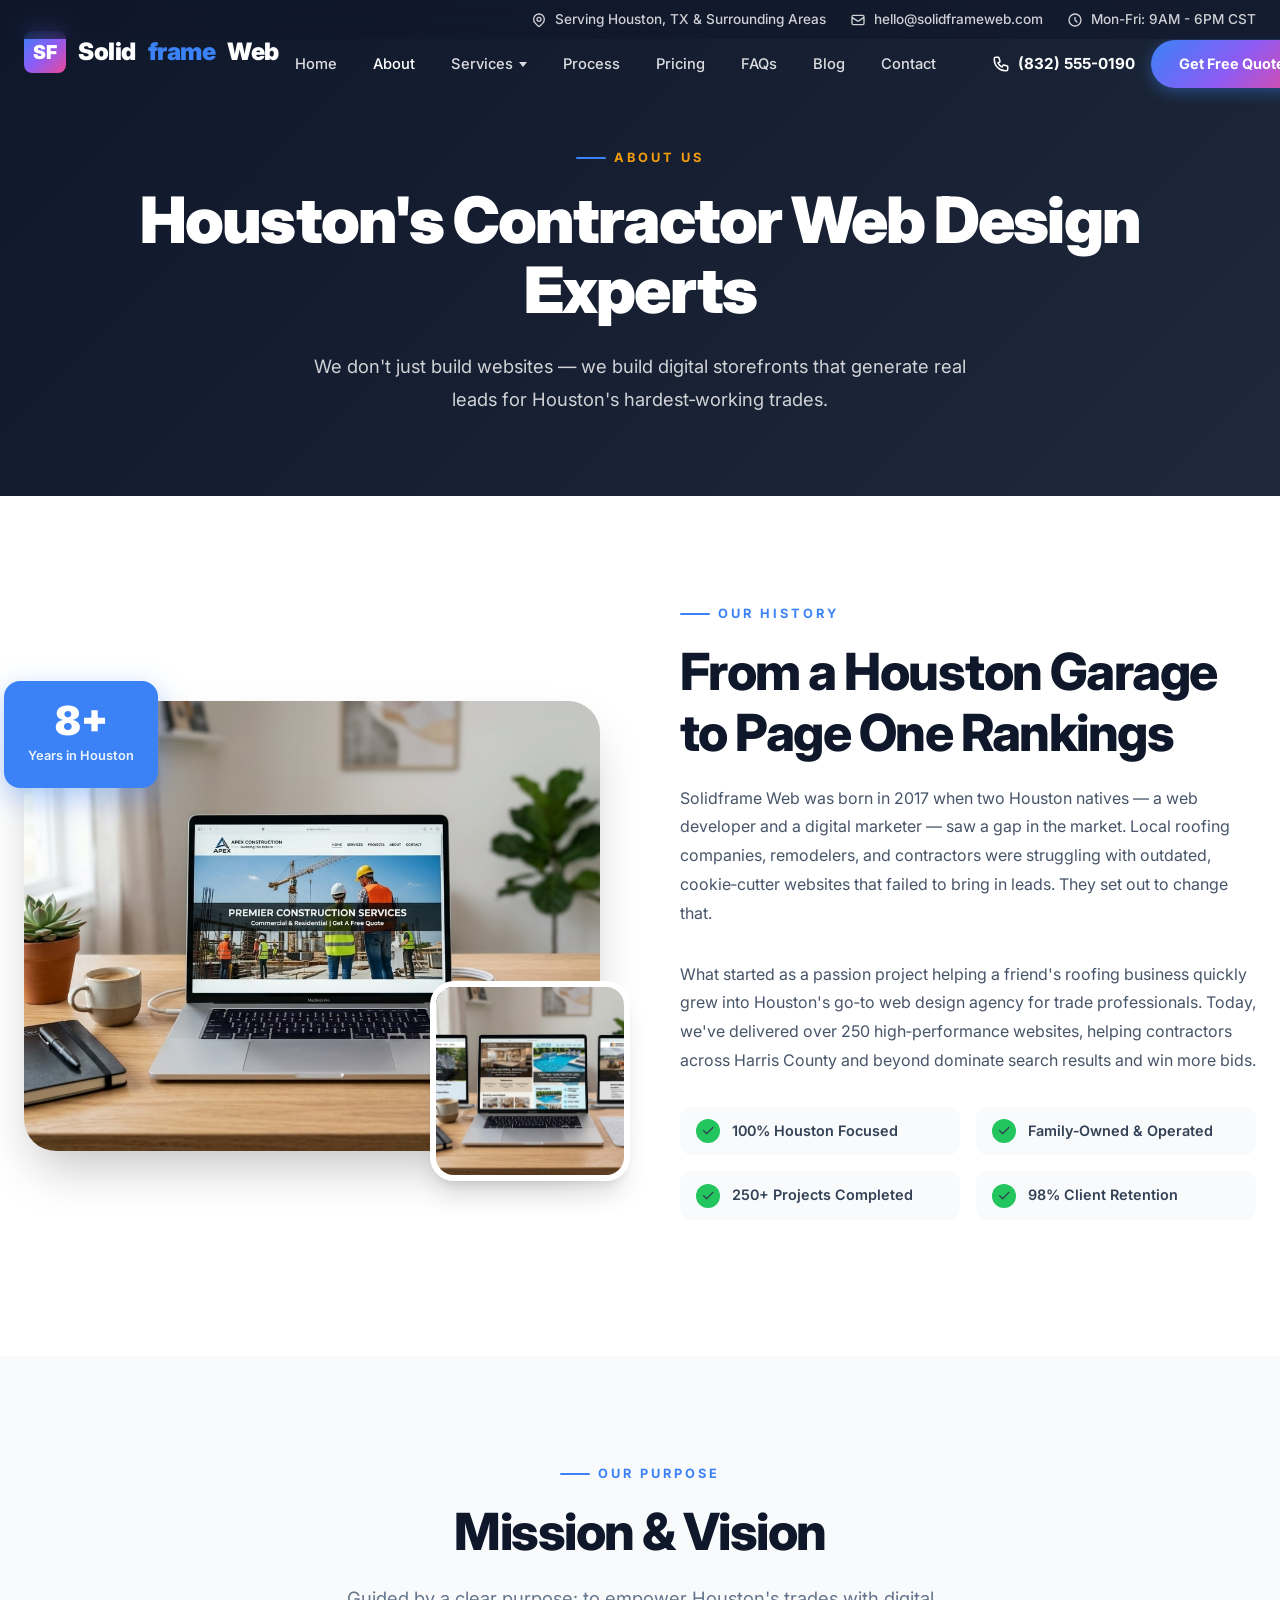
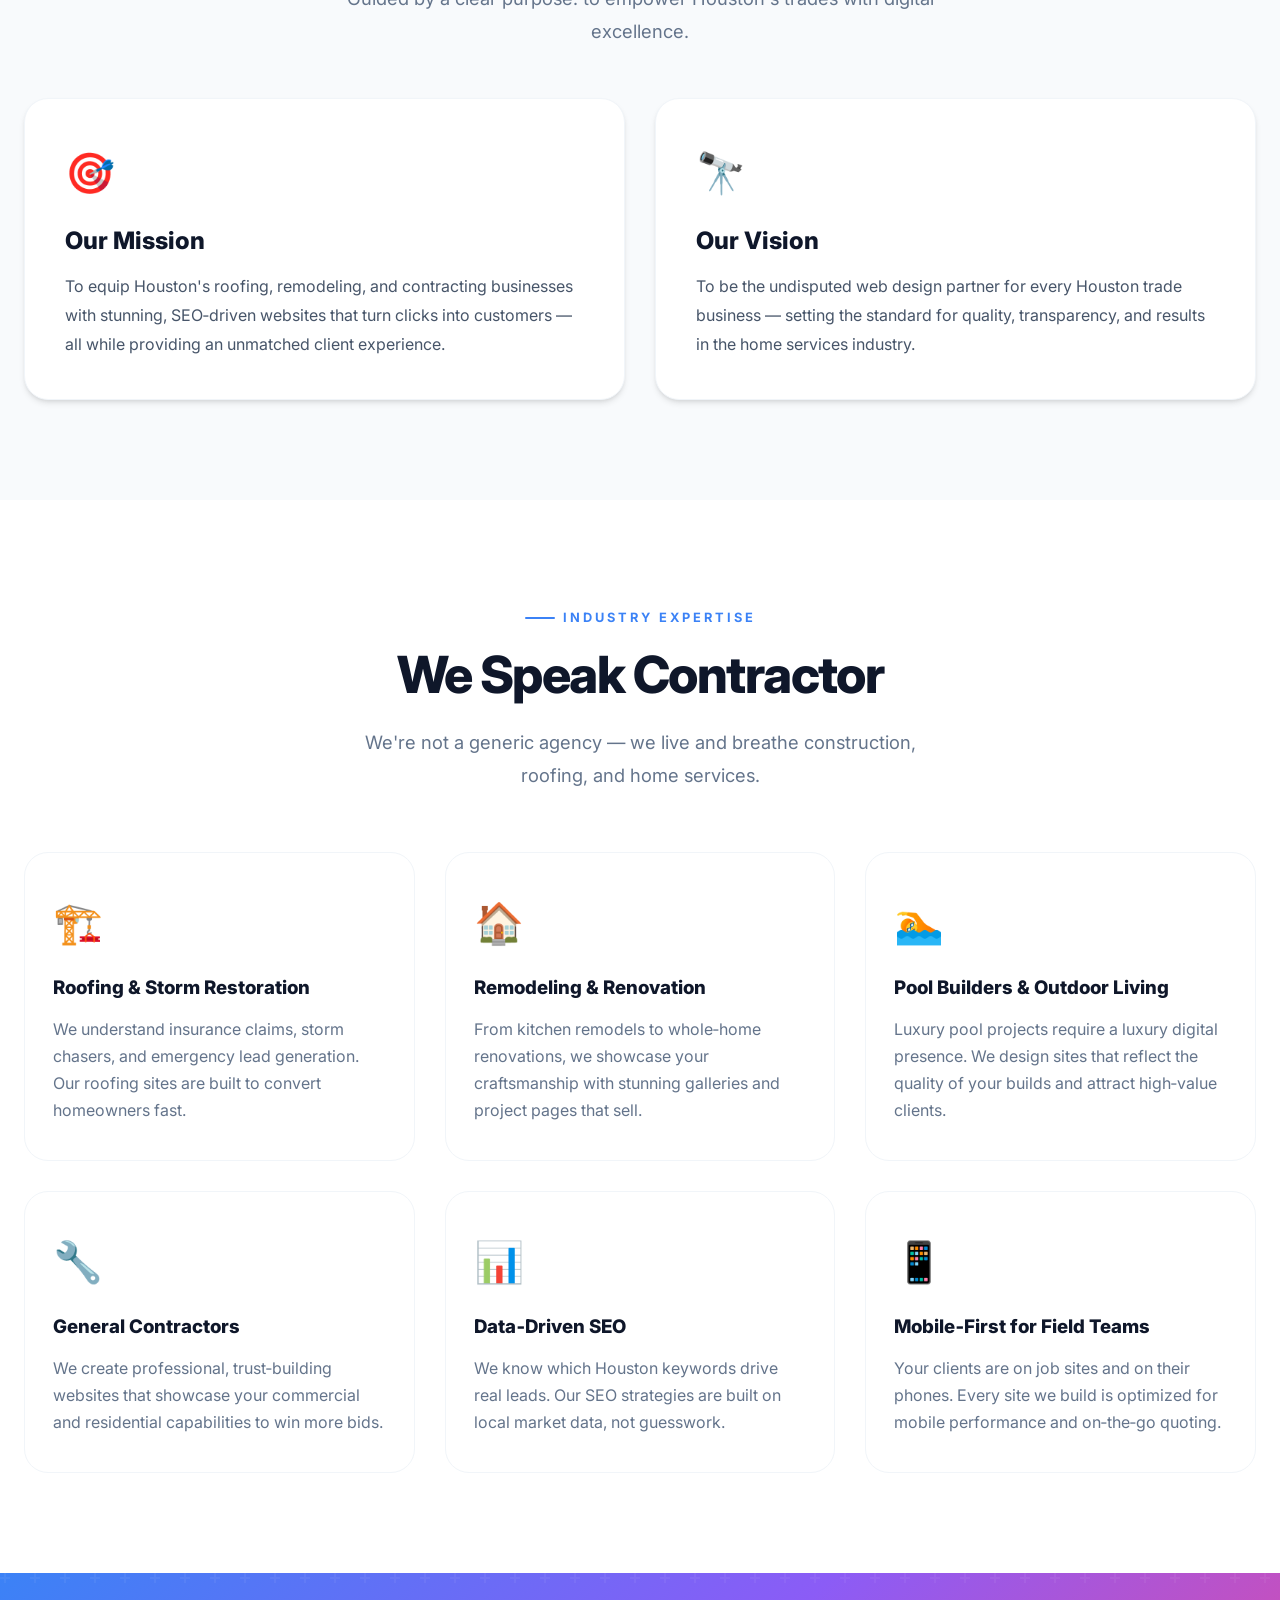
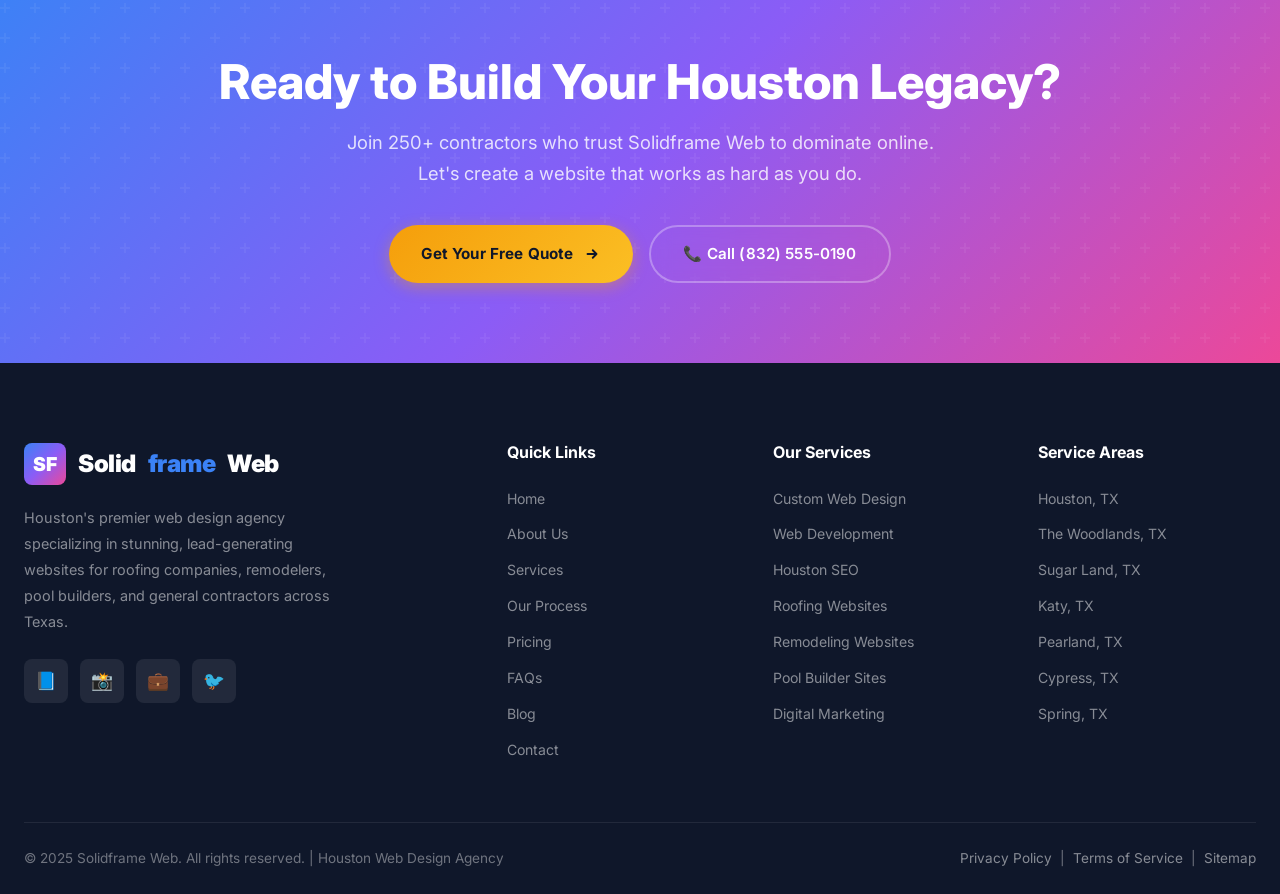
==== commit ed3a8c20: "Update about.html" ====
--- a/about.html
+++ b/about.html
@@ -107,10 +107,10 @@
       <div class="about-grid">
         <div class="about-images fade-in-left">
           <div class="about-img-main">
-            <img src="https://images.unsplash.com/photo-1522071820081-009f0129c71c?w=800&q=80" alt="Solidframe Web founders collaborating in Houston office">
+            <img src="assets/solidcon.jpg" alt="Solidframe Web founders collaborating in Houston office">
           </div>
           <div class="about-img-float">
-            <img src="https://images.unsplash.com/photo-1581291518633-83b4ebd1d83e?w=400&q=80" alt="Houston skyline at sunset, representing local roots">
+            <img src="assets/solidcons.jpg" alt="Houston skyline at sunset, representing local roots">
           </div>
           <div class="about-experience">
             <span class="number">8+</span>
--- a/style.css
+++ b/style.css
@@ -1,2805 +1,2861 @@
-/* ============================================
-   CREST WEB STUDIO - PREMIUM STYLESHEET
-   Color Palette:
-   - Primary Background: #0B1F3A (Deep Navy)
-   - Secondary Background: #111827 (Slate Navy)
-   - Text: #F9FAFB (Off White)
-   - Accent: #F97316 (Vibrant Orange)
-   ============================================ */
-
-/* ---------- Google Fonts ---------- */
-@import url('https://fonts.googleapis.com/css2?family=Inter:ital,wght@0,300;0,400;0,500;0,600;0,700;0,800;1,400&family=Poppins:wght@400;500;600;700;800&display=swap');
-
-/* ---------- CSS Variables ---------- */
+/* ===== CSS RESET & VARIABLES ===== */
 :root {
-    --bg-primary: #0B1F3A;
-    --bg-secondary: #111827;
-    --bg-dark: #0a1525;
-    --bg-card: rgba(17, 24, 39, 0.8);
-    --text-primary: #F9FAFB;
-    --text-muted: #CBD5E1;
-    --text-dim: #94A3B8;
-    --accent: #F97316;
-    --accent-hover: #ea580c;
-    --accent-glow: rgba(249, 115, 22, 0.2);
-    --border-light: rgba(249, 115, 22, 0.15);
-    --border-medium: rgba(249, 115, 22, 0.3);
-    --shadow-sm: 0 4px 6px rgba(0,0,0,0.1);
-    --shadow-md: 0 10px 25px rgba(0,0,0,0.2);
-    --shadow-lg: 0 20px 40px rgba(0,0,0,0.3);
-    --transition: all 0.3s cubic-bezier(0.4, 0, 0.2, 1);
-}
-
-/* ---------- Reset & Base ---------- */
-* {
-    margin: 0;
-    padding: 0;
-    box-sizing: border-box;
+  --primary: #0f172a;
+  --primary-light: #1e293b;
+  --accent: #3b82f6;
+  --accent-hover: #2563eb;
+  --accent-glow: rgba(59, 130, 246, 0.3);
+  --gold: #f59e0b;
+  --gold-light: #fbbf24;
+  --white: #ffffff;
+  --gray-50: #f8fafc;
+  --gray-100: #f1f5f9;
+  --gray-200: #e2e8f0;
+  --gray-300: #cbd5e1;
+  --gray-400: #94a3b8;
+  --gray-500: #64748b;
+  --gray-600: #475569;
+  --gray-700: #334155;
+  --gray-800: #1e293b;
+  --gray-900: #0f172a;
+  --gradient-1: linear-gradient(135deg, #3b82f6 0%, #8b5cf6 50%, #ec4899 100%);
+  --gradient-2: linear-gradient(135deg, #0f172a 0%, #1e293b 100%);
+  --gradient-3: linear-gradient(135deg, #f59e0b 0%, #ef4444 100%);
+  --shadow-sm: 0 1px 2px rgba(0,0,0,0.05);
+  --shadow-md: 0 4px 6px -1px rgba(0,0,0,0.1), 0 2px 4px -2px rgba(0,0,0,0.1);
+  --shadow-lg: 0 10px 15px -3px rgba(0,0,0,0.1), 0 4px 6px -4px rgba(0,0,0,0.1);
+  --shadow-xl: 0 20px 25px -5px rgba(0,0,0,0.1), 0 8px 10px -6px rgba(0,0,0,0.1);
+  --shadow-2xl: 0 25px 50px -12px rgba(0,0,0,0.25);
+  --shadow-glow: 0 0 40px rgba(59,130,246,0.15);
+  --radius-sm: 8px;
+  --radius-md: 12px;
+  --radius-lg: 16px;
+  --radius-xl: 24px;
+  --radius-2xl: 32px;
+  --transition: all 0.3s cubic-bezier(0.4, 0, 0.2, 1);
+  --transition-slow: all 0.5s cubic-bezier(0.4, 0, 0.2, 1);
+}
+
+*, *::before, *::after {
+  margin: 0;
+  padding: 0;
+  box-sizing: border-box;
 }
 
 html {
-    scroll-behavior: smooth;
+  scroll-behavior: smooth;
+  scroll-padding-top: 80px;
 }
 
 body {
-    font-family: 'Inter', 'Segoe UI', sans-serif;
-    background-color: var(--bg-primary);
-    color: var(--text-primary);
-    line-height: 1.6;
-    overflow-x: hidden;
+  font-family: 'Inter', -apple-system, BlinkMacSystemFont, sans-serif;
+  color: var(--gray-700);
+  line-height: 1.7;
+  background: var(--white);
+  overflow-x: hidden;
+  -webkit-font-smoothing: antialiased;
+  -moz-osx-font-smoothing: grayscale;
 }
 
 h1, h2, h3, h4, h5, h6 {
-    font-family: 'Poppins', 'Montserrat', sans-serif;
-    font-weight: 700;
-    line-height: 1.2;
-    margin-bottom: 1rem;
-    color: var(--text-primary);
+  font-family: 'Inter', sans-serif;
+  color: var(--gray-900);
+  line-height: 1.2;
+  font-weight: 800;
 }
 
 a {
-    text-decoration: none;
-    color: var(--text-primary);
-    transition: var(--transition);
-}
-
-ul {
-    list-style: none;
+  text-decoration: none;
+  color: inherit;
+  transition: var(--transition);
 }
 
 img {
-    max-width: 100%;
-    height: auto;
-    display: block;
-}
+  max-width: 100%;
+  height: auto;
+  display: block;
+}
+
+ul { list-style: none; }
 
 .container {
-    max-width: 1200px;
+  max-width: 1280px;
+  margin: 0 auto;
+  padding: 0 24px;
+}
+
+.section {
+  padding: 100px 0;
+}
+
+.section-label {
+  display: inline-flex;
+  align-items: center;
+  gap: 8px;
+  font-size: 0.8rem;
+  font-weight: 700;
+  text-transform: uppercase;
+  letter-spacing: 3px;
+  color: var(--accent);
+  margin-bottom: 16px;
+}
+
+.section-label::before {
+  content: '';
+  width: 30px;
+  height: 2px;
+  background: var(--accent);
+  border-radius: 2px;
+}
+
+.section-title {
+  font-size: clamp(2rem, 4vw, 3.2rem);
+  margin-bottom: 20px;
+  letter-spacing: -0.03em;
+}
+
+.section-subtitle {
+  font-size: 1.15rem;
+  color: var(--gray-500);
+  max-width: 600px;
+  line-height: 1.8;
+}
+
+.text-center { text-align: center; }
+
+.btn {
+  display: inline-flex;
+  align-items: center;
+  gap: 10px;
+  padding: 14px 32px;
+  border-radius: 50px;
+  font-weight: 600;
+  font-size: 0.95rem;
+  cursor: pointer;
+  border: none;
+  transition: var(--transition);
+  font-family: 'Inter', sans-serif;
+  letter-spacing: 0.01em;
+  position: relative;
+  overflow: hidden;
+}
+
+.btn-primary {
+  background: var(--accent);
+  color: var(--white);
+  box-shadow: 0 4px 15px rgba(59,130,246,0.4);
+}
+
+.btn-primary:hover {
+  background: var(--accent-hover);
+  transform: translateY(-2px);
+  box-shadow: 0 8px 25px rgba(59,130,246,0.5);
+}
+
+.btn-secondary {
+  background: transparent;
+  color: var(--white);
+  border: 2px solid rgba(255,255,255,0.3);
+  backdrop-filter: blur(10px);
+}
+
+.btn-secondary:hover {
+  background: rgba(255,255,255,0.1);
+  border-color: rgba(255,255,255,0.6);
+  transform: translateY(-2px);
+}
+
+.btn-dark {
+  background: var(--gray-900);
+  color: var(--white);
+}
+
+.btn-dark:hover {
+  background: var(--gray-800);
+  transform: translateY(-2px);
+  box-shadow: var(--shadow-xl);
+}
+
+.btn-outline {
+  background: transparent;
+  color: var(--accent);
+  border: 2px solid var(--accent);
+}
+
+.btn-outline:hover {
+  background: var(--accent);
+  color: var(--white);
+  transform: translateY(-2px);
+}
+
+.btn-gold {
+  background: linear-gradient(135deg, var(--gold), var(--gold-light));
+  color: var(--gray-900);
+  font-weight: 700;
+  box-shadow: 0 4px 15px rgba(245,158,11,0.4);
+}
+
+.btn-gold:hover {
+  transform: translateY(-2px);
+  box-shadow: 0 8px 25px rgba(245,158,11,0.5);
+}
+
+/* ===== NAVBAR ===== */
+.navbar {
+  position: fixed;
+  top: 0;
+  left: 0;
+  width: 100%;
+  z-index: 1000;
+  padding: 16px 0;
+  transition: var(--transition);
+}
+
+.navbar.scrolled {
+  background: rgba(15, 23, 42, 0.95);
+  backdrop-filter: blur(20px);
+  -webkit-backdrop-filter: blur(20px);
+  padding: 10px 0;
+  box-shadow: 0 4px 30px rgba(0,0,0,0.2);
+}
+
+.navbar .container {
+  display: flex;
+  align-items: center;
+  justify-content: space-between;
+}
+
+.nav-top-bar {
+  position: fixed;
+  top: 0;
+  left: 0;
+  width: 100%;
+  z-index: 1001;
+  background: rgba(15, 23, 42, 0.6);
+  backdrop-filter: blur(10px);
+  padding: 8px 0;
+  transition: var(--transition);
+}
+
+.navbar.scrolled .nav-top-bar {
+  opacity: 0;
+  height: 0;
+  padding: 0;
+  overflow: hidden;
+}
+
+.nav-top-inner {
+  display: flex;
+  align-items: center;
+  justify-content: flex-end;
+  gap: 24px;
+}
+
+.nav-top-item {
+  display: flex;
+  align-items: center;
+  gap: 8px;
+  color: rgba(255,255,255,0.8);
+  font-size: 0.85rem;
+  font-weight: 500;
+}
+
+.nav-top-item a {
+  color: rgba(255,255,255,0.8);
+}
+
+.nav-top-item a:hover {
+  color: var(--gold-light);
+}
+
+.nav-top-item svg {
+  width: 16px;
+  height: 16px;
+  flex-shrink: 0;
+}
+
+.nav-main {
+  display: flex;
+  align-items: center;
+  gap: 40px;
+  margin-top: 24px;
+  transition: var(--transition);
+}
+
+.navbar.scrolled .nav-main {
+  margin-top: 0;
+}
+
+.nav-logo {
+  display: flex;
+  align-items: center;
+  gap: 12px;
+  font-size: 1.5rem;
+  font-weight: 900;
+  color: var(--white);
+  letter-spacing: -0.02em;
+  flex-shrink: 0;
+}
+
+.nav-logo .logo-icon {
+  width: 42px;
+  height: 42px;
+  background: var(--gradient-1);
+  border-radius: var(--radius-sm);
+  display: flex;
+  align-items: center;
+  justify-content: center;
+  font-size: 1.2rem;
+  color: white;
+  font-weight: 900;
+}
+
+.nav-logo span {
+  color: var(--accent);
+}
+
+.nav-links {
+  display: flex;
+  align-items: center;
+  gap: 4px;
+}
+
+.nav-link {
+  color: rgba(255,255,255,0.85);
+  font-weight: 500;
+  font-size: 0.92rem;
+  padding: 10px 16px;
+  border-radius: var(--radius-sm);
+  transition: var(--transition);
+  position: relative;
+  white-space: nowrap;
+}
+
+.nav-link:hover {
+  color: var(--white);
+  background: rgba(255,255,255,0.1);
+}
+
+.nav-link.active {
+  color: var(--white);
+}
+
+/* Dropdown */
+.nav-dropdown {
+  position: relative;
+}
+
+.nav-dropdown > .nav-link {
+  display: flex;
+  align-items: center;
+  gap: 6px;
+}
+
+.nav-dropdown > .nav-link::after {
+  content: '';
+  width: 0;
+  height: 0;
+  border-left: 4px solid transparent;
+  border-right: 4px solid transparent;
+  border-top: 5px solid currentColor;
+  transition: var(--transition);
+}
+
+.dropdown-menu {
+  position: absolute;
+  top: 100%;
+  left: 50%;
+  transform: translateX(-50%) translateY(10px);
+  background: var(--white);
+  border-radius: var(--radius-lg);
+  box-shadow: var(--shadow-2xl);
+  padding: 12px;
+  min-width: 280px;
+  opacity: 0;
+  visibility: hidden;
+  transition: var(--transition);
+  border: 1px solid var(--gray-100);
+}
+
+.nav-dropdown:hover .dropdown-menu {
+  opacity: 1;
+  visibility: visible;
+  transform: translateX(-50%) translateY(0);
+}
+
+.dropdown-item {
+  display: flex;
+  align-items: center;
+  gap: 14px;
+  padding: 12px 16px;
+  border-radius: var(--radius-sm);
+  transition: var(--transition);
+  color: var(--gray-700);
+}
+
+.dropdown-item:hover {
+  background: var(--gray-50);
+  color: var(--accent);
+}
+
+.dropdown-icon {
+  width: 44px;
+  height: 44px;
+  border-radius: var(--radius-sm);
+  background: var(--gray-50);
+  display: flex;
+  align-items: center;
+  justify-content: center;
+  font-size: 1.3rem;
+  flex-shrink: 0;
+  transition: var(--transition);
+}
+
+.dropdown-item:hover .dropdown-icon {
+  background: var(--accent);
+  color: var(--white);
+}
+
+.dropdown-text h4 {
+  font-size: 0.9rem;
+  font-weight: 700;
+  margin-bottom: 2px;
+}
+
+.dropdown-text p {
+  font-size: 0.78rem;
+  color: var(--gray-400);
+  line-height: 1.4;
+}
+
+.nav-actions {
+  display: flex;
+  align-items: center;
+  gap: 16px;
+  flex-shrink: 0;
+}
+
+.nav-phone {
+  display: flex;
+  align-items: center;
+  gap: 8px;
+  color: var(--white);
+  font-weight: 700;
+  font-size: 0.95rem;
+  white-space: nowrap;
+}
+
+.nav-phone:hover {
+  color: var(--gold-light);
+}
+
+.nav-phone svg {
+  width: 18px;
+  height: 18px;
+}
+
+.nav-quote-btn {
+  padding: 12px 28px;
+  background: var(--gradient-1);
+  color: var(--white);
+  border-radius: 50px;
+  font-weight: 700;
+  font-size: 0.9rem;
+  white-space: nowrap;
+  box-shadow: 0 4px 15px rgba(59,130,246,0.4);
+}
+
+.nav-quote-btn:hover {
+  transform: translateY(-2px);
+  box-shadow: 0 8px 25px rgba(59,130,246,0.5);
+}
+
+/* Mobile Menu Toggle */
+.nav-toggle {
+  display: none;
+  flex-direction: column;
+  gap: 5px;
+  cursor: pointer;
+  padding: 8px;
+  z-index: 1002;
+}
+
+.nav-toggle span {
+  width: 28px;
+  height: 2.5px;
+  background: var(--white);
+  border-radius: 4px;
+  transition: var(--transition);
+}
+
+.nav-toggle.active span:nth-child(1) {
+  transform: rotate(45deg) translate(5px, 5px);
+}
+
+.nav-toggle.active span:nth-child(2) {
+  opacity: 0;
+}
+
+.nav-toggle.active span:nth-child(3) {
+  transform: rotate(-45deg) translate(5px, -5px);
+}
+
+/* ===== HERO ===== */
+.hero {
+  position: relative;
+  min-height: 100vh;
+  display: flex;
+  align-items: center;
+  overflow: hidden;
+}
+
+.hero-bg {
+  position: absolute;
+  inset: 0;
+  z-index: -2;
+}
+
+.hero-bg img {
+  width: 100%;
+  height: 100%;
+  object-fit: cover;
+}
+
+.hero-bg::after {
+  content: '';
+  position: absolute;
+  inset: 0;
+  background: linear-gradient(135deg, rgba(15,23,42,0.92) 0%, rgba(15,23,42,0.7) 50%, rgba(15,23,42,0.85) 100%);
+  z-index: 1;
+}
+
+.hero-particles {
+  position: absolute;
+  inset: 0;
+  z-index: -1;
+  overflow: hidden;
+}
+
+.particle {
+  position: absolute;
+  width: 4px;
+  height: 4px;
+  background: rgba(59,130,246,0.3);
+  border-radius: 50%;
+  animation: float 20s infinite;
+}
+
+.particle:nth-child(1) { top: 20%; left: 10%; animation-delay: 0s; animation-duration: 15s; }
+.particle:nth-child(2) { top: 60%; left: 20%; animation-delay: 2s; animation-duration: 18s; }
+.particle:nth-child(3) { top: 30%; left: 70%; animation-delay: 4s; animation-duration: 22s; }
+.particle:nth-child(4) { top: 80%; left: 80%; animation-delay: 1s; animation-duration: 16s; }
+.particle:nth-child(5) { top: 10%; left: 50%; animation-delay: 3s; animation-duration: 20s; }
+.particle:nth-child(6) { top: 50%; left: 90%; animation-delay: 5s; animation-duration: 17s; }
+.particle:nth-child(7) { top: 70%; left: 40%; animation-delay: 2.5s; animation-duration: 19s; }
+.particle:nth-child(8) { top: 40%; left: 60%; animation-delay: 1.5s; animation-duration: 21s; }
+
+@keyframes float {
+  0%, 100% { transform: translate(0, 0) scale(1); opacity: 0.3; }
+  25% { transform: translate(50px, -80px) scale(1.5); opacity: 0.6; }
+  50% { transform: translate(-30px, -150px) scale(1); opacity: 0.3; }
+  75% { transform: translate(80px, -50px) scale(1.8); opacity: 0.5; }
+}
+
+.hero .container {
+  display: grid;
+  grid-template-columns: 1fr 1fr;
+  gap: 60px;
+  align-items: center;
+  padding-top: 100px;
+  padding-bottom: 60px;
+}
+
+.hero-content {
+  color: var(--white);
+}
+
+.hero-badge {
+  display: inline-flex;
+  align-items: center;
+  gap: 8px;
+  padding: 8px 20px;
+  background: rgba(59,130,246,0.15);
+  border: 1px solid rgba(59,130,246,0.3);
+  border-radius: 50px;
+  font-size: 0.85rem;
+  font-weight: 600;
+  color: var(--accent);
+  margin-bottom: 28px;
+  backdrop-filter: blur(10px);
+}
+
+.hero-badge .dot {
+  width: 8px;
+  height: 8px;
+  background: #22c55e;
+  border-radius: 50%;
+  animation: pulse 2s infinite;
+}
+
+@keyframes pulse {
+  0%, 100% { opacity: 1; transform: scale(1); }
+  50% { opacity: 0.5; transform: scale(1.5); }
+}
+
+.hero-title {
+  font-size: clamp(2.5rem, 5vw, 4rem);
+  color: var(--white);
+  font-weight: 900;
+  line-height: 1.1;
+  margin-bottom: 24px;
+  letter-spacing: -0.03em;
+}
+
+.hero-title .highlight {
+  background: var(--gradient-1);
+  -webkit-background-clip: text;
+  -webkit-text-fill-color: transparent;
+  background-clip: text;
+}
+
+.hero-description {
+  font-size: 1.15rem;
+  color: rgba(255,255,255,0.7);
+  line-height: 1.8;
+  margin-bottom: 36px;
+  max-width: 520px;
+}
+
+.hero-buttons {
+  display: flex;
+  gap: 16px;
+  margin-bottom: 48px;
+  flex-wrap: wrap;
+}
+
+.hero-stats {
+  display: flex;
+  gap: 40px;
+}
+
+.hero-stat {
+  text-align: left;
+}
+
+.hero-stat-number {
+  font-size: 2rem;
+  font-weight: 900;
+  color: var(--white);
+  display: block;
+}
+
+.hero-stat-label {
+  font-size: 0.85rem;
+  color: rgba(255,255,255,0.5);
+  font-weight: 500;
+}
+
+/* Hero Quote Form */
+.hero-form-wrapper {
+  position: relative;
+}
+
+.hero-form {
+  background: rgba(255,255,255,0.07);
+  backdrop-filter: blur(20px);
+  -webkit-backdrop-filter: blur(20px);
+  border: 1px solid rgba(255,255,255,0.12);
+  border-radius: var(--radius-2xl);
+  padding: 40px;
+  box-shadow: 0 25px 50px rgba(0,0,0,0.3);
+}
+
+.hero-form::before {
+  content: '';
+  position: absolute;
+  top: -1px;
+  left: 20%;
+  right: 20%;
+  height: 2px;
+  background: var(--gradient-1);
+  border-radius: 2px;
+}
+
+.form-header {
+  text-align: center;
+  margin-bottom: 32px;
+}
+
+.form-header h3 {
+  color: var(--white);
+  font-size: 1.5rem;
+  margin-bottom: 8px;
+}
+
+.form-header p {
+  color: rgba(255,255,255,0.6);
+  font-size: 0.9rem;
+}
+
+.form-group {
+  margin-bottom: 18px;
+}
+
+.form-group label {
+  display: block;
+  color: rgba(255,255,255,0.7);
+  font-size: 0.85rem;
+  font-weight: 600;
+  margin-bottom: 8px;
+}
+
+.form-group input,
+.form-group textarea,
+.form-group select {
+  width: 100%;
+  padding: 14px 18px;
+  background: rgba(255,255,255,0.08);
+  border: 1px solid rgba(255,255,255,0.12);
+  border-radius: var(--radius-md);
+  color: var(--white);
+  font-size: 0.95rem;
+  font-family: 'Inter', sans-serif;
+  transition: var(--transition);
+  outline: none;
+}
+
+.form-group input::placeholder,
+.form-group textarea::placeholder {
+  color: rgba(255,255,255,0.35);
+}
+
+.form-group input:focus,
+.form-group textarea:focus,
+.form-group select:focus {
+  border-color: var(--accent);
+  background: rgba(59,130,246,0.08);
+  box-shadow: 0 0 0 3px rgba(59,130,246,0.15);
+}
+
+.form-group select {
+  appearance: none;
+  cursor: pointer;
+  background-image: url("data:image/svg+xml,%3Csvg xmlns='http://www.w3.org/2000/svg' width='16' height='16' fill='rgba(255,255,255,0.5)' viewBox='0 0 16 16'%3E%3Cpath d='M7.247 11.14 2.451 5.658C1.885 5.013 2.345 4 3.204 4h9.592a1 1 0 0 1 .753 1.659l-4.796 5.48a1 1 0 0 1-1.506 0z'/%3E%3C/svg%3E");
+  background-repeat: no-repeat;
+  background-position: right 16px center;
+  padding-right: 44px;
+}
+
+.form-group select option {
+  background: var(--gray-800);
+  color: var(--white);
+}
+
+.form-group textarea {
+  resize: vertical;
+  min-height: 100px;
+}
+
+.form-row {
+  display: grid;
+  grid-template-columns: 1fr 1fr;
+  gap: 16px;
+}
+
+.form-submit {
+  width: 100%;
+  padding: 16px;
+  background: var(--gradient-1);
+  color: var(--white);
+  border: none;
+  border-radius: var(--radius-md);
+  font-size: 1rem;
+  font-weight: 700;
+  cursor: pointer;
+  transition: var(--transition);
+  font-family: 'Inter', sans-serif;
+  letter-spacing: 0.02em;
+  margin-top: 8px;
+}
+
+.form-submit:hover {
+  transform: translateY(-2px);
+  box-shadow: 0 8px 25px rgba(59,130,246,0.5);
+}
+
+.form-trust {
+  display: flex;
+  align-items: center;
+  justify-content: center;
+  gap: 8px;
+  margin-top: 16px;
+  color: rgba(255,255,255,0.4);
+  font-size: 0.8rem;
+}
+
+.form-trust svg {
+  width: 14px;
+  height: 14px;
+}
+
+/* ===== INDUSTRIES / WHO WE SERVE ===== */
+.industries {
+  background: var(--gray-50);
+  position: relative;
+}
+
+.industries::before {
+  content: '';
+  position: absolute;
+  top: 0;
+  left: 0;
+  right: 0;
+  height: 1px;
+  background: linear-gradient(90deg, transparent, var(--gray-200), transparent);
+}
+
+.industries-header {
+  text-align: center;
+  margin-bottom: 60px;
+}
+
+.industries-header .section-subtitle {
+  margin: 0 auto;
+}
+
+.industries-grid {
+  display: grid;
+  grid-template-columns: repeat(4, 1fr);
+  gap: 24px;
+}
+
+.industry-card {
+  background: var(--white);
+  border-radius: var(--radius-xl);
+  padding: 36px 28px;
+  text-align: center;
+  transition: var(--transition);
+  border: 1px solid var(--gray-100);
+  position: relative;
+  overflow: hidden;
+}
+
+.industry-card::before {
+  content: '';
+  position: absolute;
+  top: 0;
+  left: 0;
+  right: 0;
+  height: 4px;
+  background: var(--gradient-1);
+  transform: scaleX(0);
+  transition: var(--transition);
+}
+
+.industry-card:hover {
+  transform: translateY(-8px);
+  box-shadow: var(--shadow-xl);
+  border-color: transparent;
+}
+
+.industry-card:hover::before {
+  transform: scaleX(1);
+}
+
+.industry-icon {
+  width: 72px;
+  height: 72px;
+  border-radius: var(--radius-lg);
+  background: var(--gray-50);
+  display: flex;
+  align-items: center;
+  justify-content: center;
+  margin: 0 auto 20px;
+  font-size: 2rem;
+  transition: var(--transition);
+}
+
+.industry-card:hover .industry-icon {
+  background: var(--accent);
+  transform: scale(1.1);
+}
+
+.industry-card:hover .industry-icon span {
+  filter: brightness(0) invert(1);
+}
+
+.industry-card h3 {
+  font-size: 1.1rem;
+  margin-bottom: 10px;
+  font-weight: 700;
+}
+
+.industry-card p {
+  font-size: 0.88rem;
+  color: var(--gray-500);
+  line-height: 1.6;
+}
+
+/* ===== ABOUT ===== */
+.about {
+  background: var(--white);
+}
+
+.about-grid {
+  display: grid;
+  grid-template-columns: 1fr 1fr;
+  gap: 80px;
+  align-items: center;
+}
+
+.about-images {
+  position: relative;
+}
+
+.about-img-main {
+  border-radius: var(--radius-2xl);
+  overflow: hidden;
+  box-shadow: var(--shadow-2xl);
+}
+
+.about-img-main img {
+  width: 100%;
+  height: 450px;
+  object-fit: cover;
+}
+
+.about-img-float {
+  position: absolute;
+  bottom: -30px;
+  right: -30px;
+  width: 200px;
+  height: 200px;
+  border-radius: var(--radius-xl);
+  overflow: hidden;
+  border: 6px solid var(--white);
+  box-shadow: var(--shadow-xl);
+}
+
+.about-img-float img {
+  width: 100%;
+  height: 100%;
+  object-fit: cover;
+}
+
+.about-experience {
+  position: absolute;
+  top: -20px;
+  left: -20px;
+  background: var(--accent);
+  color: var(--white);
+  padding: 20px 24px;
+  border-radius: var(--radius-lg);
+  text-align: center;
+  box-shadow: 0 10px 30px rgba(59,130,246,0.4);
+}
+
+.about-experience .number {
+  font-size: 2.5rem;
+  font-weight: 900;
+  display: block;
+  line-height: 1;
+}
+
+.about-experience .label {
+  font-size: 0.8rem;
+  font-weight: 600;
+  opacity: 0.9;
+}
+
+.about-content .section-title {
+  margin-bottom: 20px;
+}
+
+.about-text {
+  color: var(--gray-600);
+  margin-bottom: 32px;
+  line-height: 1.8;
+}
+
+.about-features {
+  display: grid;
+  grid-template-columns: 1fr 1fr;
+  gap: 16px;
+  margin-bottom: 36px;
+}
+
+.about-feature {
+  display: flex;
+  align-items: center;
+  gap: 12px;
+  padding: 12px 16px;
+  background: var(--gray-50);
+  border-radius: var(--radius-md);
+}
+
+.about-feature .check {
+  width: 24px;
+  height: 24px;
+  background: #22c55e;
+  border-radius: 50%;
+  display: flex;
+  align-items: center;
+  justify-content: center;
+  flex-shrink: 0;
+}
+
+.about-feature .check svg {
+  width: 14px;
+  height: 14px;
+  color: white;
+}
+
+.about-feature span {
+  font-size: 0.9rem;
+  font-weight: 600;
+  color: var(--gray-700);
+}
+
+/* ===== SERVICES ===== */
+.services {
+  background: var(--primary);
+  color: var(--white);
+  position: relative;
+  overflow: hidden;
+}
+
+.services::before {
+  content: '';
+  position: absolute;
+  top: -50%;
+  right: -20%;
+  width: 600px;
+  height: 600px;
+  background: radial-gradient(circle, rgba(59,130,246,0.1) 0%, transparent 70%);
+  border-radius: 50%;
+}
+
+.services-header {
+  text-align: center;
+  margin-bottom: 60px;
+}
+
+.services-header .section-label {
+  color: var(--gold);
+}
+
+.services-header .section-label::before {
+  background: var(--gold);
+}
+
+.services-header .section-title {
+  color: var(--white);
+}
+
+.services-header .section-subtitle {
+  color: rgba(255,255,255,0.6);
+  margin: 0 auto;
+}
+
+.services-grid {
+  display: grid;
+  grid-template-columns: repeat(3, 1fr);
+  gap: 24px;
+  position: relative;
+  z-index: 1;
+}
+
+.service-card {
+  background: rgba(255,255,255,0.05);
+  border: 1px solid rgba(255,255,255,0.08);
+  border-radius: var(--radius-xl);
+  padding: 40px 32px;
+  transition: var(--transition);
+  position: relative;
+  overflow: hidden;
+}
+
+.service-card::before {
+  content: '';
+  position: absolute;
+  inset: 0;
+  background: var(--gradient-1);
+  opacity: 0;
+  transition: var(--transition);
+}
+
+.service-card:hover {
+  transform: translateY(-8px);
+  border-color: rgba(59,130,246,0.3);
+  box-shadow: 0 20px 40px rgba(0,0,0,0.3);
+}
+
+.service-card:hover::before {
+  opacity: 0.08;
+}
+
+.service-card > * {
+  position: relative;
+  z-index: 1;
+}
+
+.service-icon {
+  width: 64px;
+  height: 64px;
+  border-radius: var(--radius-md);
+  background: rgba(59,130,246,0.15);
+  display: flex;
+  align-items: center;
+  justify-content: center;
+  font-size: 1.8rem;
+  margin-bottom: 24px;
+  transition: var(--transition);
+}
+
+.service-card:hover .service-icon {
+  background: var(--accent);
+  transform: scale(1.1);
+}
+
+.service-card h3 {
+  color: var(--white);
+  font-size: 1.25rem;
+  margin-bottom: 14px;
+}
+
+.service-card p {
+  color: rgba(255,255,255,0.6);
+  font-size: 0.92rem;
+  line-height: 1.7;
+  margin-bottom: 24px;
+}
+
+.service-features {
+  display: flex;
+  flex-direction: column;
+  gap: 8px;
+}
+
+.service-features li {
+  display: flex;
+  align-items: center;
+  gap: 10px;
+  font-size: 0.85rem;
+  color: rgba(255,255,255,0.7);
+}
+
+.service-features li::before {
+  content: '✓';
+  color: var(--accent);
+  font-weight: 700;
+}
+
+/* ===== PROCESS ===== */
+.process {
+  background: var(--white);
+}
+
+.process-header {
+  text-align: center;
+  margin-bottom: 70px;
+}
+
+.process-header .section-subtitle {
+  margin: 0 auto;
+}
+
+.process-timeline {
+  display: grid;
+  grid-template-columns: repeat(5, 1fr);
+  gap: 20px;
+  position: relative;
+}
+
+.process-step {
+  text-align: center;
+  position: relative;
+}
+
+.step-number {
+  width: 64px;
+  height: 64px;
+  border-radius: 50%;
+  background: var(--accent);
+  color: var(--white);
+  display: flex;
+  align-items: center;
+  justify-content: center;
+  font-size: 1.4rem;
+  font-weight: 900;
+  margin: 0 auto 24px;
+  position: relative;
+  z-index: 1;
+  box-shadow: 0 8px 25px rgba(59,130,246,0.3);
+  transition: var(--transition);
+}
+
+.process-step:hover .step-number {
+  transform: scale(1.15);
+  box-shadow: 0 12px 35px rgba(59,130,246,0.4);
+}
+
+.step-icon {
+  font-size: 2rem;
+  margin-bottom: 12px;
+}
+
+.process-step h3 {
+  font-size: 1.15rem;
+  margin-bottom: 10px;
+}
+
+.process-step p {
+  font-size: 0.88rem;
+  color: var(--gray-500);
+  line-height: 1.6;
+}
+
+/* ===== PRICING ===== */
+.pricing {
+  background: var(--gray-50);
+}
+
+.pricing-header {
+  text-align: center;
+  margin-bottom: 60px;
+}
+
+.pricing-header .section-subtitle {
+  margin: 0 auto;
+}
+
+.pricing-grid {
+  display: grid;
+  grid-template-columns: repeat(3, 1fr);
+  gap: 28px;
+  align-items: stretch;
+}
+
+.pricing-card {
+  background: var(--white);
+  border-radius: var(--radius-2xl);
+  padding: 40px 32px;
+  border: 1px solid var(--gray-100);
+  transition: var(--transition);
+  position: relative;
+  overflow: hidden;
+}
+
+.pricing-card.popular {
+  border-color: var(--accent);
+  box-shadow: var(--shadow-glow);
+  transform: scale(1.02);
+}
+
+.pricing-card.popular::before {
+  content: 'Most Popular';
+  position: absolute;
+  top: 20px;
+  right: -32px;
+  background: var(--accent);
+  color: var(--white);
+  padding: 6px 40px;
+  font-size: 0.75rem;
+  font-weight: 700;
+  text-transform: uppercase;
+  letter-spacing: 1px;
+  transform: rotate(45deg);
+  z-index: 2;
+}
+
+.pricing-card:hover {
+  transform: translateY(-8px);
+  box-shadow: var(--shadow-xl);
+}
+
+.pricing-card.popular:hover {
+  transform: scale(1.02) translateY(-8px);
+}
+
+.pricing-icon {
+  width: 56px;
+  height: 56px;
+  border-radius: var(--radius-md);
+  display: flex;
+  align-items: center;
+  justify-content: center;
+  font-size: 1.5rem;
+  margin-bottom: 20px;
+}
+
+.pricing-card:nth-child(1) .pricing-icon { background: #dbeafe; }
+.pricing-card:nth-child(2) .pricing-icon { background: #fef3c7; }
+.pricing-card:nth-child(3) .pricing-icon { background: #fce7f3; }
+
+.pricing-card h3 {
+  font-size: 1.5rem;
+  margin-bottom: 8px;
+}
+
+.pricing-card .price {
+  font-size: 2.5rem;
+  font-weight: 900;
+  color: var(--gray-900);
+  margin-bottom: 4px;
+}
+
+.pricing-card .price span {
+  font-size: 1rem;
+  font-weight: 500;
+  color: var(--gray-400);
+}
+
+.pricing-card .price-desc {
+  font-size: 0.85rem;
+  color: var(--gray-400);
+  margin-bottom: 24px;
+}
+
+.pricing-features {
+  display: flex;
+  flex-direction: column;
+  gap: 12px;
+  margin-bottom: 24px;
+  list-style: none;
+}
+
+.pricing-features li {
+  display: flex;
+  align-items: center;
+  gap: 12px;
+  font-size: 0.9rem;
+  color: var(--gray-600);
+}
+
+.feature-icon {
+  display: inline-flex;
+  align-items: center;
+  justify-content: center;
+  width: 20px;
+  height: 20px;
+  background: #dcfce7;
+  border-radius: 50%;
+  margin-right: 10px;
+  color: #22c55e;
+  font-weight: bold;
+  flex-shrink: 0;
+}
+
+/* Add-ons */
+.addon-item {
+  background: white;
+  padding: 16px 20px;
+  border-radius: var(--radius-md);
+  border: 1px solid var(--gray-100);
+  text-align: center;
+  font-weight: 600;
+  transition: var(--transition);
+}
+.addon-item:hover {
+  transform: translateY(-4px);
+  box-shadow: var(--shadow-md);
+  border-color: var(--accent);
+}
+
+/* Results Grid */
+.results-grid {
+  display: grid;
+  grid-template-columns: repeat(3, 1fr);
+  gap: 30px;
+}
+.result-card {
+  background: white;
+  padding: 40px 30px;
+  border-radius: var(--radius-xl);
+  box-shadow: var(--shadow-lg);
+  border-top: 6px solid var(--accent);
+  text-align: center;
+}
+
+/* Benefits Grid */
+.benefits-grid {
+  display: grid;
+  grid-template-columns: repeat(3, 1fr);
+  gap: 30px;
+}
+.benefit-card {
+  background: white;
+  padding: 36px 28px;
+  border-radius: var(--radius-xl);
+  box-shadow: var(--shadow-sm);
+  border: 1px solid var(--gray-100);
+  text-align: center;
+  transition: var(--transition);
+}
+.benefit-card:hover {
+  transform: translateY(-8px);
+  box-shadow: var(--shadow-xl);
+}
+
+/* ===== TESTIMONIALS ===== */
+.testimonials {
+  background: var(--white);
+  overflow: hidden;
+}
+
+.testimonials-header {
+  text-align: center;
+  margin-bottom: 60px;
+}
+
+.testimonials-header .section-subtitle {
+  margin: 0 auto;
+}
+
+.testimonials-grid {
+  display: grid;
+  grid-template-columns: repeat(3, 1fr);
+  gap: 28px;
+}
+
+.testimonial-card {
+  background: var(--gray-50);
+  border-radius: var(--radius-xl);
+  padding: 36px;
+  border: 1px solid var(--gray-100);
+  transition: var(--transition);
+}
+
+.testimonial-card:hover {
+  transform: translateY(-4px);
+  box-shadow: var(--shadow-lg);
+}
+
+.testimonial-stars {
+  display: flex;
+  gap: 4px;
+  margin-bottom: 18px;
+  color: var(--gold);
+  font-size: 1.2rem;
+}
+
+.testimonial-text {
+  font-size: 0.95rem;
+  color: var(--gray-600);
+  line-height: 1.8;
+  margin-bottom: 24px;
+  font-style: italic;
+}
+
+.testimonial-author {
+  display: flex;
+  align-items: center;
+  gap: 14px;
+}
+
+.testimonial-avatar {
+  width: 48px;
+  height: 48px;
+  border-radius: 50%;
+  background: var(--gradient-1);
+  display: flex;
+  align-items: center;
+  justify-content: center;
+  color: white;
+  font-weight: 700;
+  font-size: 1.1rem;
+}
+
+.testimonial-info h4 {
+  font-size: 0.95rem;
+  font-weight: 700;
+}
+
+.testimonial-info p {
+  font-size: 0.8rem;
+  color: var(--gray-400);
+}
+
+/* ===== FAQ ===== */
+.faq {
+  background: var(--gray-50);
+}
+
+.faq-grid {
+  display: grid;
+  grid-template-columns: 1fr 1fr;
+  gap: 60px;
+  align-items: start;
+}
+
+.faq-category {
+  margin-bottom: 40px;
+}
+.faq-category h3 {
+  font-size: 1.5rem;
+  margin-bottom: 20px;
+  padding-bottom: 10px;
+  border-bottom: 2px solid var(--gray-200);
+  color: var(--gray-800);
+}
+
+.faq-items {
+  display: flex;
+  flex-direction: column;
+  gap: 12px;
+}
+
+.faq-item {
+  background: var(--white);
+  border-radius: var(--radius-lg);
+  border: 1px solid var(--gray-100);
+  overflow: hidden;
+  transition: var(--transition);
+}
+
+.faq-item.active {
+  border-color: var(--accent);
+  box-shadow: 0 4px 15px rgba(59,130,246,0.1);
+}
+
+.faq-question {
+  display: flex;
+  align-items: center;
+  justify-content: space-between;
+  padding: 20px 24px;
+  cursor: pointer;
+  gap: 16px;
+}
+
+.faq-question h4 {
+  font-size: 0.95rem;
+  font-weight: 600;
+  flex: 1;
+}
+
+.faq-toggle {
+  width: 32px;
+  height: 32px;
+  border-radius: 50%;
+  background: var(--gray-50);
+  display: flex;
+  align-items: center;
+  justify-content: center;
+  flex-shrink: 0;
+  transition: var(--transition);
+}
+
+.faq-item.active .faq-toggle {
+  background: var(--accent);
+  color: var(--white);
+  transform: rotate(45deg);
+}
+
+.faq-answer {
+  max-height: 0;
+  overflow: hidden;
+  transition: max-height 0.4s ease;
+}
+
+.faq-answer-inner {
+  padding: 0 24px 20px;
+  font-size: 0.9rem;
+  color: var(--gray-500);
+  line-height: 1.7;
+}
+
+.faq-item.active .faq-answer {
+  max-height: 300px;
+}
+
+/* Still Have Questions */
+.still-have-questions {
+  background: var(--gray-50);
+  border-radius: var(--radius-2xl);
+  padding: 48px 40px;
+  margin-top: 60px;
+  text-align: center;
+}
+
+.contact-options {
+  display: flex;
+  justify-content: center;
+  gap: 40px;
+  flex-wrap: wrap;
+  margin: 32px 0;
+}
+.contact-option {
+  display: flex;
+  align-items: center;
+  gap: 12px;
+  font-size: 1.1rem;
+}
+
+/* ===== BLOG ===== */
+.blog {
+  background: var(--white);
+}
+
+.blog-header {
+  display: flex;
+  align-items: flex-end;
+  justify-content: space-between;
+  margin-bottom: 50px;
+}
+
+.blog-grid {
+  display: grid;
+  grid-template-columns: repeat(3, 1fr);
+  gap: 28px;
+}
+
+.blog-card {
+  border-radius: var(--radius-xl);
+  overflow: hidden;
+  border: 1px solid var(--gray-100);
+  transition: var(--transition);
+  background: var(--white);
+}
+
+.blog-card:hover {
+  transform: translateY(-8px);
+  box-shadow: var(--shadow-xl);
+}
+
+.blog-img {
+  height: 220px;
+  overflow: hidden;
+  position: relative;
+}
+
+.blog-img img {
+  width: 100%;
+  height: 100%;
+  object-fit: cover;
+  transition: var(--transition-slow);
+}
+
+.blog-card:hover .blog-img img {
+  transform: scale(1.08);
+}
+
+.blog-category {
+  position: absolute;
+  top: 16px;
+  left: 16px;
+  background: var(--accent);
+  color: var(--white);
+  padding: 6px 14px;
+  border-radius: 50px;
+  font-size: 0.75rem;
+  font-weight: 700;
+  text-transform: uppercase;
+  letter-spacing: 0.5px;
+}
+
+.blog-body {
+  padding: 28px;
+}
+
+.blog-meta {
+  display: flex;
+  align-items: center;
+  gap: 16px;
+  margin-bottom: 14px;
+  font-size: 0.8rem;
+  color: var(--gray-400);
+}
+
+.blog-meta span {
+  display: flex;
+  align-items: center;
+  gap: 6px;
+}
+
+.blog-card h3 {
+  font-size: 1.15rem;
+  margin-bottom: 12px;
+  line-height: 1.4;
+  transition: var(--transition);
+}
+
+.blog-card:hover h3 {
+  color: var(--accent);
+}
+
+.blog-card p {
+  font-size: 0.88rem;
+  color: var(--gray-500);
+  line-height: 1.6;
+  margin-bottom: 20px;
+}
+
+.blog-link {
+  display: inline-flex;
+  align-items: center;
+  gap: 8px;
+  font-size: 0.88rem;
+  font-weight: 600;
+  color: var(--accent);
+}
+
+.blog-link:hover {
+  gap: 12px;
+}
+
+.read-more-btn {
+  margin-top: 16px;
+  cursor: pointer;
+}
+
+/* ===== CONTACT ===== */
+.contact {
+  background: var(--white);
+}
+
+.contact-grid {
+  display: grid;
+  grid-template-columns: 1fr 1fr;
+  gap: 60px;
+}
+
+.contact-info-card {
+  background: white;
+  border-radius: var(--radius-xl);
+  padding: 32px;
+  box-shadow: var(--shadow-md);
+  border: 1px solid var(--gray-100);
+  height: 100%;
+}
+
+.contact-method {
+  display: flex;
+  align-items: flex-start;
+  gap: 16px;
+  margin-bottom: 24px;
+}
+
+.contact-method-icon {
+  width: 48px;
+  height: 48px;
+  background: var(--gray-50);
+  border-radius: var(--radius-md);
+  display: flex;
+  align-items: center;
+  justify-content: center;
+  font-size: 1.5rem;
+  flex-shrink: 0;
+}
+
+.contact-method-content h4 {
+  font-size: 1rem;
+  margin-bottom: 4px;
+}
+
+.contact-method-content p,
+.contact-method-content a {
+  color: var(--gray-500);
+  font-size: 0.95rem;
+}
+
+.contact-method-content a:hover {
+  color: var(--accent);
+}
+
+.map-container {
+  border-radius: var(--radius-xl);
+  overflow: hidden;
+  box-shadow: var(--shadow-lg);
+  border: 1px solid var(--gray-100);
+  margin-top: 30px;
+}
+
+.contact-form {
+  background: white;
+  border-radius: var(--radius-2xl);
+  padding: 40px;
+  box-shadow: var(--shadow-xl);
+  border: 1px solid var(--gray-100);
+}
+
+.contact-form .form-group input,
+.contact-form .form-group textarea,
+.contact-form .form-group select {
+  background: white;
+  border: 1px solid var(--gray-200);
+  color: var(--gray-800);
+}
+
+.contact-form .form-group label {
+  color: var(--gray-700);
+}
+
+.contact-form .form-group input::placeholder,
+.contact-form .form-group textarea::placeholder {
+  color: var(--gray-400);
+}
+
+/* ===== CTA ===== */
+.cta {
+  background: var(--gradient-1);
+  padding: 80px 0;
+  text-align: center;
+  position: relative;
+  overflow: hidden;
+}
+
+.cta::before {
+  content: '';
+  position: absolute;
+  inset: 0;
+  background: url("data:image/svg+xml,%3Csvg width='60' height='60' viewBox='0 0 60 60' xmlns='http://www.w3.org/2000/svg'%3E%3Cg fill='none' fill-rule='evenodd'%3E%3Cg fill='%23ffffff' fill-opacity='0.05'%3E%3Cpath d='M36 34v-4h-2v4h-4v2h4v4h2v-4h4v-2h-4zm0-30V0h-2v4h-4v2h4v4h2V6h4V4h-4zM6 34v-4H4v4H0v2h4v4h2v-4h4v-2H6zM6 4V0H4v4H0v2h4v4h2V6h4V4H6z'/%3E%3C/g%3E%3C/g%3E%3C/svg%3E");
+}
+
+.cta h2 {
+  color: var(--white);
+  font-size: clamp(2rem, 4vw, 3rem);
+  margin-bottom: 16px;
+  position: relative;
+}
+
+.cta p {
+  color: rgba(255,255,255,0.8);
+  font-size: 1.15rem;
+  margin-bottom: 36px;
+  max-width: 600px;
+  margin-left: auto;
+  margin-right: auto;
+  position: relative;
+}
+
+.cta-buttons {
+  display: flex;
+  gap: 16px;
+  justify-content: center;
+  flex-wrap: wrap;
+  position: relative;
+}
+
+/* ===== FOOTER ===== */
+.footer {
+  background: var(--gray-900);
+  color: var(--white);
+  padding: 80px 0 0;
+}
+
+.footer-grid {
+  display: grid;
+  grid-template-columns: 2fr 1fr 1fr 1fr;
+  gap: 48px;
+  padding-bottom: 60px;
+  border-bottom: 1px solid rgba(255,255,255,0.08);
+}
+
+.footer-brand .nav-logo {
+  margin-bottom: 20px;
+}
+
+.footer-brand p {
+  color: rgba(255,255,255,0.5);
+  font-size: 0.9rem;
+  line-height: 1.8;
+  margin-bottom: 24px;
+  max-width: 320px;
+}
+
+.footer h4 {
+  color: var(--white);
+  font-size: 1rem;
+  margin-bottom: 24px;
+  font-weight: 700;
+}
+
+.footer-links {
+  display: flex;
+  flex-direction: column;
+  gap: 12px;
+}
+
+.footer-links a {
+  color: rgba(255,255,255,0.5);
+  font-size: 0.88rem;
+  transition: var(--transition);
+}
+
+.footer-links a:hover {
+  color: var(--accent);
+  padding-left: 6px;
+}
+
+.footer-bottom {
+  display: flex;
+  align-items: center;
+  justify-content: space-between;
+  padding: 24px 0;
+  font-size: 0.85rem;
+  color: rgba(255,255,255,0.4);
+}
+
+/* Social Links */
+.contact-socials {
+  display: flex;
+  gap: 12px;
+}
+.social-link {
+  width: 44px;
+  height: 44px;
+  border-radius: var(--radius-sm);
+  background: rgba(255,255,255,0.08);
+  display: flex;
+  align-items: center;
+  justify-content: center;
+  font-size: 1.1rem;
+  transition: var(--transition);
+}
+.social-link:hover {
+  background: var(--accent);
+  transform: translateY(-4px);
+}
+
+/* ===== SCROLL TO TOP ===== */
+.scroll-top {
+  position: fixed;
+  bottom: 30px;
+  right: 30px;
+  width: 50px;
+  height: 50px;
+  border-radius: 50%;
+  background: var(--accent);
+  color: var(--white);
+  display: flex;
+  align-items: center;
+  justify-content: center;
+  cursor: pointer;
+  opacity: 0;
+  visibility: hidden;
+  transition: var(--transition);
+  z-index: 999;
+  border: none;
+  box-shadow: 0 4px 15px rgba(59,130,246,0.4);
+}
+
+.scroll-top.visible {
+  opacity: 1;
+  visibility: visible;
+}
+
+.scroll-top:hover {
+  transform: translateY(-4px);
+  box-shadow: 0 8px 25px rgba(59,130,246,0.5);
+}
+
+/* ===== ANIMATIONS ===== */
+.fade-in {
+  opacity: 0;
+  transform: translateY(30px);
+  transition: opacity 0.6s ease, transform 0.6s ease;
+}
+
+.fade-in.visible {
+  opacity: 1;
+  transform: translateY(0);
+}
+
+.fade-in-left {
+  opacity: 0;
+  transform: translateX(-40px);
+  transition: opacity 0.6s ease, transform 0.6s ease;
+}
+
+.fade-in-left.visible {
+  opacity: 1;
+  transform: translateX(0);
+}
+
+.fade-in-right {
+  opacity: 0;
+  transform: translateX(40px);
+  transition: opacity 0.6s ease, transform 0.6s ease;
+}
+
+.fade-in-right.visible {
+  opacity: 1;
+  transform: translateX(0);
+}
+
+/* ===== RESPONSIVE ===== */
+@media (max-width: 1024px) {
+  .hero .container {
+    grid-template-columns: 1fr;
+    gap: 40px;
+    text-align: center;
+  }
+
+  .hero-description {
+    margin: 0 auto 36px;
+  }
+
+  .hero-buttons {
+    justify-content: center;
+  }
+
+  .hero-stats {
+    justify-content: center;
+  }
+
+  .hero-form {
+    max-width: 500px;
     margin: 0 auto;
-    padding: 0 24px;
-}
-
-/* ---------- Section Spacing ---------- */
-.section {
-    padding: 80px 0;
-}
-
-.section-header {
-    text-align: center;
-    margin-bottom: 48px;
-}
-
-.section-title {
-    font-size: 2.5rem;
-    font-weight: 700;
-    margin-bottom: 16px;
-    position: relative;
-    display: inline-block;
-}
-
-.section-title::after {
-    content: '';
-    position: absolute;
-    bottom: -12px;
-    left: 50%;
-    transform: translateX(-50%);
-    width: 60px;
-    height: 3px;
-    background: var(--accent);
-    border-radius: 3px;
-}
-
-.section-subtitle {
-    font-size: 1.1rem;
-    color: var(--text-muted);
-    max-width: 700px;
+  }
+
+  .industries-grid {
+    grid-template-columns: repeat(2, 1fr);
+  }
+
+  .about-grid {
+    grid-template-columns: 1fr;
+    gap: 50px;
+  }
+
+  .services-grid {
+    grid-template-columns: repeat(2, 1fr);
+  }
+
+  .process-timeline {
+    grid-template-columns: repeat(2, 1fr);
+    gap: 40px;
+  }
+
+  .pricing-grid {
+    grid-template-columns: 1fr;
+    max-width: 420px;
     margin: 0 auto;
-}
-
-.bg-light {
-    background-color: var(--bg-secondary);
-}
-
-.bg-dark {
-    background-color: var(--bg-dark);
-}
-
-/* ---------- Buttons ---------- */
-.btn {
-    display: inline-block;
-    padding: 12px 28px;
-    border-radius: 40px;
-    font-weight: 600;
-    font-family: 'Poppins', sans-serif;
-    font-size: 1rem;
-    cursor: pointer;
-    transition: var(--transition);
-    border: none;
-    text-align: center;
-}
-
-.btn-primary {
-    background-color: var(--accent);
-    color: var(--bg-primary);
-    box-shadow: 0 4px 12px rgba(249, 115, 22, 0.3);
-}
-
-.btn-primary:hover {
-    background-color: var(--accent-hover);
-    transform: translateY(-2px);
-    box-shadow: 0 6px 16px rgba(249, 115, 22, 0.4);
-}
-
-.btn-secondary {
-    background-color: transparent;
-    color: var(--text-primary);
-    border: 1.5px solid var(--accent);
-}
-
-.btn-secondary:hover {
-    background-color: var(--accent);
-    color: var(--bg-primary);
-    transform: translateY(-2px);
-}
-
-.btn-large {
-    padding: 16px 36px;
-    font-size: 1.1rem;
-}
-
-.btn-nav {
-    background-color: var(--accent);
-    color: var(--bg-primary);
-    padding: 8px 20px;
-    border-radius: 40px;
-}
-
-.btn-nav:hover {
-    background-color: var(--accent-hover);
-    transform: translateY(-2px);
-}
-
-/* ---------- Header & Navigation ---------- */
-.main-header {
-    position: fixed;
-    top: 0;
-    left: 0;
-    width: 100%;
-    background-color: rgba(11, 31, 58, 0.95);
-    backdrop-filter: blur(10px);
-    z-index: 1000;
-    border-bottom: 1px solid var(--border-light);
-}
-
-.nav-container {
-    display: flex;
-    justify-content: space-between;
-    align-items: center;
-    padding: 16px 0;
-}
-
-.logo-img {
-    height: 48px;
-    width: auto;
-    object-fit: contain;
-}
-
-.main-nav .nav-list {
-    display: flex;
-    gap: 28px;
-    align-items: center;
-}
-
-.nav-link {
-    font-weight: 500;
-    font-size: 0.95rem;
-    position: relative;
-}
-
-.nav-link:hover,
-.nav-link.active {
-    color: var(--accent);
-}
-
-.nav-link.active::after {
-    content: '';
-    position: absolute;
-    bottom: -6px;
-    left: 0;
-    width: 100%;
-    height: 2px;
-    background-color: var(--accent);
-}
-
-/* Dropdown Menu */
-.has-dropdown {
-    position: relative;
-}
-
-.dropdown {
-    position: absolute;
-    top: 100%;
-    left: 0;
-    background-color: var(--bg-secondary);
-    min-width: 220px;
-    border-radius: 12px;
-    padding: 12px 0;
-    opacity: 0;
-    visibility: hidden;
-    transform: translateY(10px);
-    transition: var(--transition);
-    z-index: 100;
-    border: 1px solid var(--border-medium);
-    box-shadow: var(--shadow-lg);
-}
-
-.has-dropdown:hover .dropdown {
-    opacity: 1;
-    visibility: visible;
-    transform: translateY(0);
-}
-
-.dropdown li {
-    padding: 8px 20px;
-}
-
-.dropdown li a {
-    font-size: 0.9rem;
-    display: block;
-}
-
-.dropdown li a:hover {
-    color: var(--accent);
-    padding-left: 5px;
-}
-
-.dropdown-arrow {
-    font-size: 0.75rem;
-    margin-left: 6px;
-}
-
-/* Mobile Menu Button */
-.mobile-menu-btn {
-    display: none;
-    background: none;
-    border: none;
-    font-size: 1.8rem;
-    color: var(--text-primary);
-    cursor: pointer;
-}
-
-/* Mobile Menu Overlay */
-.mobile-menu {
+  }
+
+  .pricing-card.popular {
+    transform: none;
+  }
+
+  .pricing-card.popular:hover {
+    transform: translateY(-8px);
+  }
+
+  .testimonials-grid {
+    grid-template-columns: 1fr;
+    max-width: 500px;
+    margin: 0 auto;
+  }
+
+  .faq-grid {
+    grid-template-columns: 1fr;
+  }
+
+  .blog-grid {
+    grid-template-columns: repeat(2, 1fr);
+  }
+
+  .contact-grid {
+    grid-template-columns: 1fr;
+  }
+
+  .footer-grid {
+    grid-template-columns: 1fr 1fr;
+  }
+
+  .benefits-grid, .results-grid {
+    grid-template-columns: repeat(2, 1fr);
+  }
+}
+
+@media (max-width: 768px) {
+  .section { padding: 70px 0; }
+
+  .nav-top-bar { display: none; }
+
+  .nav-main {
     position: fixed;
     top: 0;
     right: -100%;
-    width: 80%;
+    width: 85%;
+    max-width: 380px;
+    height: 100vh;
+    background: var(--gray-900);
+    flex-direction: column;
+    align-items: flex-start;
+    padding: 80px 30px 30px;
+    gap: 0;
+    transition: var(--transition-slow);
+    overflow-y: auto;
+    z-index: 1001;
+    margin-top: 0;
+  }
+
+  .nav-main.open {
+    right: 0;
+    box-shadow: -10px 0 40px rgba(0,0,0,0.5);
+  }
+
+  .nav-toggle {
+    display: flex;
+  }
+
+  .nav-links {
+    flex-direction: column;
+    width: 100%;
+    gap: 0;
+  }
+
+  .nav-link {
+    width: 100%;
+    padding: 14px 16px;
+    border-radius: var(--radius-sm);
+    font-size: 1rem;
+  }
+
+  .dropdown-menu {
+    position: static;
+    transform: none;
+    opacity: 1;
+    visibility: visible;
+    background: rgba(255,255,255,0.05);
+    box-shadow: none;
+    border: none;
+    border-radius: var(--radius-md);
+    margin-top: 4px;
+    display: none;
+  }
+
+  .nav-dropdown.open .dropdown-menu {
+    display: block;
+  }
+
+  .dropdown-item {
+    color: rgba(255,255,255,0.7);
+  }
+
+  .dropdown-item:hover {
+    background: rgba(255,255,255,0.08);
+    color: var(--white);
+  }
+
+  .dropdown-icon {
+    background: rgba(255,255,255,0.08);
+  }
+
+  .dropdown-text p {
+    color: rgba(255,255,255,0.4);
+  }
+
+  .nav-actions {
+    flex-direction: column;
+    width: 100%;
+    margin-top: 20px;
+    padding-top: 20px;
+    border-top: 1px solid rgba(255,255,255,0.1);
+  }
+
+  .nav-phone {
+    width: 100%;
+    justify-content: center;
+  }
+
+  .nav-quote-btn {
+    width: 100%;
+    text-align: center;
+    justify-content: center;
+  }
+
+  .mobile-overlay {
+    position: fixed;
+    inset: 0;
+    background: rgba(0,0,0,0.5);
+    z-index: 1000;
+    opacity: 0;
+    visibility: hidden;
+    transition: var(--transition);
+  }
+
+  .mobile-overlay.active {
+    opacity: 1;
+    visibility: visible;
+  }
+
+  .hero-form {
+    padding: 28px;
+  }
+
+  .form-row {
+    grid-template-columns: 1fr;
+  }
+
+  .hero-stats {
+    gap: 24px;
+  }
+
+  .industries-grid {
+    grid-template-columns: 1fr;
+    max-width: 400px;
+    margin: 0 auto;
+  }
+
+  .services-grid {
+    grid-template-columns: 1fr;
+  }
+
+  .process-timeline {
+    grid-template-columns: 1fr;
     max-width: 350px;
-    height: 100vh;
-    background-color: var(--bg-primary);
-    z-index: 2000;
-    transition: right 0.3s ease;
-    padding: 24px;
-    box-shadow: -5px 0 30px rgba(0,0,0,0.5);
-    overflow-y: auto;
-}
-
-.mobile-menu.active {
-    right: 0;
-}
-
-.mobile-menu-header {
-    display: flex;
-    justify-content: space-between;
-    align-items: center;
-    margin-bottom: 40px;
-}
-
-.mobile-menu-close {
-    background: none;
-    border: none;
-    font-size: 1.8rem;
-    color: var(--text-primary);
-    cursor: pointer;
-}
-
-.mobile-nav-list {
-    display: flex;
+    margin: 0 auto;
+  }
+
+  .blog-grid {
+    grid-template-columns: 1fr;
+    max-width: 450px;
+    margin: 0 auto;
+  }
+
+  .blog-header {
+    flex-direction: column;
+    align-items: flex-start;
+    gap: 16px;
+  }
+
+  .footer-grid {
+    grid-template-columns: 1fr;
+    gap: 36px;
+  }
+
+  .footer-bottom {
+    flex-direction: column;
+    gap: 12px;
+    text-align: center;
+  }
+
+  .about-features {
+    grid-template-columns: 1fr;
+  }
+
+  .about-img-float {
+    width: 150px;
+    height: 150px;
+    bottom: -20px;
+    right: -10px;
+  }
+
+  .about-experience {
+    top: -10px;
+    left: -10px;
+    padding: 14px 18px;
+  }
+
+  .about-experience .number {
+    font-size: 2rem;
+  }
+
+  .benefits-grid, .results-grid {
+    grid-template-columns: 1fr;
+  }
+
+  .addon-item {
+    grid-column: span 2;
+  }
+}
+
+@media (max-width: 480px) {
+  .hero-title {
+    font-size: 2rem;
+  }
+
+  .hero-buttons .btn {
+    width: 100%;
+    justify-content: center;
+  }
+
+  .hero-stats {
     flex-direction: column;
     gap: 16px;
-}
-
-.mobile-nav-link {
-    font-size: 1.1rem;
-    padding: 10px 0;
+    align-items: center;
+  }
+
+  .section-title {
+    font-size: 1.8rem;
+  }
+
+  .contact-info h2 {
+    font-size: 1.8rem;
+  }
+}
+
+/* ===== FINAL TOUCHES & MISSING UTILITIES ===== */
+
+/* Page header (used on all subpages) */
+.page-header {
+  position: relative;
+  overflow: hidden;
+}
+
+/* Mission & Vision cards (About page) */
+.mission-grid {
+  display: grid;
+  grid-template-columns: 1fr 1fr;
+  gap: 30px;
+}
+.mission-card, .vision-card {
+  transition: var(--transition);
+}
+.mission-card:hover, .vision-card:hover {
+  transform: translateY(-6px);
+  box-shadow: var(--shadow-xl);
+}
+
+/* Expertise grid (About page) */
+.expertise-grid {
+  display: grid;
+  grid-template-columns: repeat(3, 1fr);
+  gap: 30px;
+}
+.expertise-card {
+  transition: var(--transition);
+}
+.expertise-card:hover {
+  transform: translateY(-6px);
+  box-shadow: var(--shadow-lg);
+  border-color: var(--accent);
+}
+
+/* Add-ons section responsive fallback */
+.addons .addon-item {
+  transition: var(--transition);
+}
+
+/* Read More / Less button specific */
+.read-more-btn {
+  background: transparent;
+  color: var(--accent);
+  border: 2px solid var(--accent);
+  padding: 10px 20px;
+  border-radius: 50px;
+  font-weight: 600;
+  font-size: 0.9rem;
+  margin-top: 16px;
+  cursor: pointer;
+  transition: var(--transition);
+}
+.read-more-btn:hover {
+  background: var(--accent);
+  color: white;
+  transform: translateY(-2px);
+}
+
+/* Ensure all cards have consistent hover */
+.benefit-card, .result-card, .addon-item, .expertise-card, .mission-card {
+  transition: transform 0.3s ease, box-shadow 0.3s ease, border-color 0.3s ease;
+}
+
+/* Mobile dropdown open state */
+@media (max-width: 768px) {
+  .nav-dropdown.open .dropdown-menu {
     display: block;
-    font-weight: 500;
-}
-
-.mobile-nav-link.active,
-.mobile-nav-link:hover {
-    color: var(--accent);
-}
-
-.mobile-dropdown {
-    padding-left: 20px;
-    margin-top: 8px;
-    display: none;
-}
-
-.mobile-dropdown.active {
-    display: block;
-}
-
-.mobile-dropdown-toggle {
-    display: flex;
-    justify-content: space-between;
-    align-items: center;
-}
-
-/* ---------- Hero Section (Homepage) ---------- */
-.hero {
+    background: rgba(255,255,255,0.05);
+    padding: 8px;
+  }
+  .nav-dropdown.open .dropdown-item {
+    color: rgba(255,255,255,0.8);
+  }
+}
+
+/* Fix for process timeline on desktop (connecting line) */
+@media (min-width: 1025px) {
+  .process-timeline {
     position: relative;
-    min-height: 100vh;
-    display: flex;
-    align-items: center;
+  }
+  .process-timeline::before {
+    content: '';
+    position: absolute;
+    top: 60px;
+    left: 12.5%;
+    right: 12.5%;
+    height: 3px;
+    background: var(--gray-200);
+    border-radius: 3px;
+    z-index: 0;
+  }
+}
+
+/* Smooth scrolling offset for fixed header */
+html {
+  scroll-padding-top: 100px;
+}
+
+/* Fallback: make fade-in elements visible even without JS */
+.fade-in,
+.fade-in-left,
+.fade-in-right {
+  opacity: 1 !important;
+  transform: none !important;
+}
+
+/* Once JS loads and adds .visible, we can still animate if desired */
+.js-loaded .fade-in,
+.js-loaded .fade-in-left,
+.js-loaded .fade-in-right {
+  opacity: 0;
+  transform: translateY(30px);
+  transition: opacity 0.6s ease, transform 0.6s ease;
+}
+
+.js-loaded .fade-in.visible,
+.js-loaded .fade-in-left.visible,
+.js-loaded .fade-in-right.visible {
+  opacity: 1;
+  transform: translate(0);
+}
+
+/* For left/right animations */
+.js-loaded .fade-in-left {
+  transform: translateX(-40px);
+}
+.js-loaded .fade-in-right {
+  transform: translateX(40px);
+}
+/* ===== MOBILE FIXES – STACK ALL GRIDS TO SINGLE COLUMN ===== */
+@media (max-width: 768px) {
+
+  /* ----- ABOUT PAGE ----- */
+  /* Mission & Vision grid (two columns on desktop) */
+  .mission-grid {
+    grid-template-columns: 1fr !important;
+    gap: 24px;
+  }
+
+  /* Expertise grid (three columns on desktop) */
+  .expertise-grid {
+    grid-template-columns: 1fr !important;
+    gap: 24px;
+  }
+
+  /* ----- SERVICES PAGE ----- */
+  /* Benefits grid (Why Choose Us) – three columns desktop */
+  .benefits-grid {
+    grid-template-columns: 1fr !important;
+    gap: 24px;
+  }
+
+  /* Results grid (Real Results) – three columns desktop */
+  .results-grid {
+    grid-template-columns: 1fr !important;
+    gap: 24px;
+  }
+
+  /* ----- PROCESS PAGE ----- */
+  /* Process timeline (5 columns desktop) */
+  .process-timeline {
+    grid-template-columns: 1fr !important;
+    gap: 40px;
+    max-width: 100%;
+  }
+  /* Remove the connecting line on mobile */
+  .process-timeline::before {
+    display: none !important;
+  }
+
+  /* Process detail cards (2 columns desktop) */
+  .details-grid {
+    grid-template-columns: 1fr !important;
+    gap: 24px;
+  }
+  /* Make the full‑width card span normally */
+  .detail-card[style*="grid-column"] {
+    grid-column: span 1 !important;
+  }
+
+  /* ----- PRICING PAGE ----- */
+  /* Pricing cards (3 columns desktop) */
+  .pricing-grid {
+    grid-template-columns: 1fr !important;
+    max-width: 400px;
+    margin-left: auto;
+    margin-right: auto;
+  }
+
+  /* Add‑ons grid (5 columns desktop) */
+  .addons .container > div[style*="grid-template-columns"] {
+    grid-template-columns: 1fr !important;
+    gap: 16px;
+  }
+
+  /* What's Included flex wrap (already wraps, but ensure it's centered) */
+  .whats-included .container > div[style*="flex-wrap"] {
     justify-content: center;
     text-align: center;
-    overflow: hidden;
-}
-
-.hero-bg {
-    position: absolute;
-    top: 0;
-    left: 0;
+  }
+
+  /* ----- FAQ PAGE (already good, but ensure categories stack) ----- */
+  .faq-category {
+    margin-bottom: 40px;
+  }
+
+  /* ----- BLOG PAGE (already single column at 768px) ----- */
+  /* ----- CONTACT PAGE (already single column) ----- */
+
+  /* ----- GENERAL FIXES ----- */
+  /* Ensure all grid containers become single column */
+  .industries-grid,
+  .services-grid,
+  .testimonials-grid,
+  .blog-grid {
+    grid-template-columns: 1fr !important;
+  }
+
+  /* Center single‑column cards and add spacing */
+  .industry-card,
+  .service-card,
+  .testimonial-card,
+  .blog-card,
+  .pricing-card,
+  .benefit-card,
+  .result-card,
+  .expertise-card,
+  .mission-card,
+  .vision-card {
+    margin-left: auto;
+    margin-right: auto;
+    max-width: 420px;
     width: 100%;
-    height: 100%;
-    z-index: 0;
-}
-
-.hero-bg-image {
-    position: absolute;
-    top: 0;
-    left: 0;
+  }
+
+  /* Process step cards centering */
+  .process-step {
+    max-width: 350px;
+    margin-left: auto;
+    margin-right: auto;
+  }
+
+  /* Add‑on items */
+  .addon-item {
+    margin: 0 auto;
     width: 100%;
-    height: 100%;
-    background-size: cover;
-    background-position: center;
-    background-repeat: no-repeat;
-    opacity: 0;
-    transition: opacity 1s ease;
-}
-
-.hero-bg-image.active {
-    opacity: 1;
-}
-
-.hero-bg-image {
-    background-image: linear-gradient(rgba(11, 31, 58, 0.7), rgba(11, 31, 58, 0.8)), 
-                      url('assets/bester.jpg');
-}
-
-.hero-overlay {
-    position: absolute;
-    top: 0;
-    left: 0;
-    width: 100%;
-    height: 100%;
-    background: linear-gradient(135deg, rgba(11,31,58,0.8) 0%, rgba(11,31,58,0.6) 100%);
-    z-index: 1;
-}
-
-.hero-content {
-    position: relative;
-    z-index: 2;
-    max-width: 900px;
-    padding: 0 24px;
-}
-
-.hero-title {
-    font-size: 3.5rem;
-    font-weight: 800;
-    margin-bottom: 24px;
-}
-
-.typing-text {
-    font-size: 1.3rem;
-    margin-bottom: 32px;
-    color: var(--text-muted);
-}
-
-.cursor {
-    display: inline-block;
-    width: 3px;
-    background-color: var(--accent);
-    margin-left: 4px;
-    animation: blink 1s infinite;
-}
-
-@keyframes blink {
-    0%, 100% { opacity: 1; }
-    50% { opacity: 0; }
-}
-
-.hero-cta {
-    display: flex;
-    gap: 20px;
+    max-width: 300px;
+  }
+
+  /* Footer grid stacking (already handled, but enforce) */
+  .footer-grid {
+    grid-template-columns: 1fr !important;
+    text-align: center;
+  }
+  .footer-brand p {
+    margin-left: auto;
+    margin-right: auto;
+  }
+  .contact-socials {
     justify-content: center;
-    flex-wrap: wrap;
-}
-
-.hero-scroll-indicator {
-    position: absolute;
-    bottom: 30px;
-    left: 50%;
-    transform: translateX(-50%);
-    z-index: 2;
-    text-align: center;
-    color: var(--text-primary);
-    font-size: 0.85rem;
-    animation: bounce 2s infinite;
-}
-
-.hero-scroll-indicator i {
-    display: block;
-    margin-top: 8px;
+  }
+}
+
+/* ===== TRUSTED BY LOGO CAROUSEL ===== */
+.trusted-by {
+  background: var(--white);
+  padding: 60px 0;
+  border-top: 1px solid var(--gray-100);
+  border-bottom: 1px solid var(--gray-100);
+}
+
+.trusted-header {
+  text-align: center;
+  margin-bottom: 40px;
+}
+
+.trusted-header .section-label {
+  justify-content: center;
+}
+
+.logo-carousel-wrapper {
+  overflow: hidden;
+  width: 100%;
+  position: relative;
+  mask-image: linear-gradient(to right, transparent, black 10%, black 90%, transparent);
+  -webkit-mask-image: linear-gradient(to right, transparent, black 10%, black 90%, transparent);
+}
+
+.logo-carousel {
+  display: flex;
+  gap: 48px;
+  width: max-content;
+  animation: scrollLogos 30s linear infinite;
+  padding: 10px 0;
+}
+
+.logo-item {
+  display: flex;
+  align-items: center;
+  gap: 10px;
+  font-size: 1.1rem;
+  font-weight: 600;
+  color: var(--gray-700);
+  white-space: nowrap;
+  background: var(--gray-50);
+  padding: 12px 24px;
+  border-radius: 50px;
+  border: 1px solid var(--gray-200);
+  transition: var(--transition);
+}
+
+.logo-item span {
+  font-size: 1.5rem;
+}
+
+.logo-item:hover {
+  transform: translateY(-3px);
+  box-shadow: var(--shadow-md);
+  border-color: var(--accent);
+}
+
+@keyframes scrollLogos {
+  0% { transform: translateX(0); }
+  100% { transform: translateX(-50%); }
+}
+
+/* Pause animation on hover */
+.logo-carousel-wrapper:hover .logo-carousel {
+  animation-play-state: paused;
+}
+
+/* Mobile adjustments */
+@media (max-width: 768px) {
+  .trusted-by {
+    padding: 40px 0;
+  }
+  .logo-carousel {
+    gap: 24px;
+  }
+  .logo-item {
+    font-size: 0.9rem;
+    padding: 8px 16px;
+  }
+  .logo-item span {
     font-size: 1.2rem;
-}
-
-@keyframes bounce {
-    0%, 100% { transform: translateX(-50%) translateY(0); }
-    50% { transform: translateX(-50%) translateY(10px); }
-}
-
-/* ---------- Page Header (Inner Pages: About, Services, etc.) ---------- */
+  }
+}
+/* ===== TRUSTED BY CAROUSEL – MOBILE FIX ===== */
+.logo-carousel-wrapper {
+  overflow: hidden;
+  width: 100%;
+  position: relative;
+  /* Ensure mask works on all browsers */
+  -webkit-mask-image: linear-gradient(to right, transparent, black 10%, black 90%, transparent);
+  mask-image: linear-gradient(to right, transparent, black 10%, black 90%, transparent);
+}
+
+.logo-carousel {
+  display: flex;
+  gap: 48px;
+  width: max-content;
+  animation: scrollLogos 30s linear infinite;
+  padding: 10px 0;
+  /* Force hardware acceleration for smooth mobile animation */
+  will-change: transform;
+  -webkit-transform: translateZ(0);
+  transform: translateZ(0);
+}
+
+@keyframes scrollLogos {
+  0% { transform: translateX(0); }
+  100% { transform: translateX(-50%); }
+}
+
+/* Pause on hover/touch */
+.logo-carousel-wrapper:hover .logo-carousel,
+.logo-carousel-wrapper:active .logo-carousel {
+  animation-play-state: paused;
+}
+
+/* Mobile adjustments */
+@media (max-width: 768px) {
+  .logo-carousel {
+    gap: 24px;
+    animation-duration: 20s; /* faster on mobile for better perception */
+  }
+  .logo-item {
+    font-size: 0.9rem;
+    padding: 8px 16px;
+  }
+  .logo-item span {
+    font-size: 1.2rem;
+  }
+}
+/* ===== CONTACT PAGE FIXES ===== */
+
+/* Ensure contact grid stacks on mobile */
+@media (max-width: 768px) {
+  .contact-grid {
+    grid-template-columns: 1fr !important;
+    gap: 40px;
+  }
+  
+  .contact-info-card {
+    padding: 24px;
+  }
+  
+  .contact-form {
+    padding: 28px !important;
+  }
+  
+  .map-container {
+    margin-top: 20px;
+  }
+  
+  .map-container iframe {
+    height: 220px;
+  }
+}
+
+/* Map responsiveness */
+.map-container {
+  width: 100%;
+  border-radius: var(--radius-xl);
+  overflow: hidden;
+  box-shadow: var(--shadow-lg);
+  border: 1px solid var(--gray-100);
+}
+
+.map-container iframe {
+  display: block;
+  width: 100%;
+  height: 250px;
+  border: 0;
+}
+
+/* Contact method icon alignment */
+.contact-method-icon {
+  width: 48px;
+  height: 48px;
+  background: var(--gray-50);
+  border-radius: var(--radius-md);
+  display: flex;
+  align-items: center;
+  justify-content: center;
+  flex-shrink: 0;
+  color: var(--accent);
+}
+
+.contact-method-icon svg {
+  width: 24px;
+  height: 24px;
+  stroke: currentColor;
+}
+
+/* Social links inside contact card */
+.contact-info-card .social-link {
+  display: flex;
+  align-items: center;
+  justify-content: center;
+  transition: var(--transition);
+}
+
+.contact-info-card .social-link:hover {
+  background: var(--accent) !important;
+  color: white;
+  transform: translateY(-3px);
+}
+
+.contact-info-card .social-link svg {
+  width: 20px;
+  height: 20px;
+  fill: currentColor;
+}
+
+/* Contact form input consistency */
+.contact-form input,
+.contact-form textarea,
+.contact-form select {
+  font-family: 'Inter', sans-serif;
+  font-size: 0.95rem;
+  transition: var(--transition);
+}
+
+.contact-form input:focus,
+.contact-form textarea:focus,
+.contact-form select:focus {
+  border-color: var(--accent);
+  outline: none;
+  box-shadow: 0 0 0 3px rgba(59, 130, 246, 0.1);
+}
+
+/* Form submit button */
+.contact-form .form-submit {
+  background: var(--gradient-1);
+  color: white;
+  border: none;
+  font-weight: 700;
+  cursor: pointer;
+  transition: var(--transition);
+}
+
+.contact-form .form-submit:hover {
+  transform: translateY(-2px);
+  box-shadow: 0 8px 20px rgba(59, 130, 246, 0.4);
+}
+
+/* Footer social links SVG sizing */
+.footer .social-link svg,
+.contact-socials .social-link svg {
+  width: 20px;
+  height: 20px;
+  fill: currentColor;
+  transition: var(--transition);
+}
+
+.footer .social-link,
+.contact-socials .social-link {
+  display: flex;
+  align-items: center;
+  justify-content: center;
+}
+
+/* Ensure all text is visible (override any lingering opacity issues) */
+.contact-info-card,
+.contact-form,
+.map-container {
+  opacity: 1 !important;
+  visibility: visible !important;
+}
+
+/* Fix for fade animations on contact page */
+.fade-in-left,
+.fade-in-right {
+  opacity: 1 !important;
+  transform: none !important;
+}
+
+/* Contact method text links */
+.contact-method-content a {
+  color: var(--gray-700);
+  text-decoration: none;
+  transition: var(--transition);
+}
+
+.contact-method-content a:hover {
+  color: var(--accent);
+}
+
+/* Ensure the page header has proper spacing */
 .page-header {
-    position: relative;
-    min-height: 40vh;
-    display: flex;
-    align-items: center;
-    justify-content: center;
-    text-align: center;
-    overflow: hidden;
-    padding: 120px 0 60px;
-    margin-top: 0;
-}
-
-.page-header-bg {
-    position: absolute;
-    top: 0;
-    left: 0;
-    width: 100%;
-    height: 100%;
-    background-image: linear-gradient(rgba(11, 31, 58, 0.75), rgba(11, 31, 58, 0.85)), 
-                      url('https://images.unsplash.com/photo-1504917595217-d4dc5ebe6122?ixlib=rb-4.0.3&auto=format&fit=crop&w=2070&q=80');
-    background-size: cover;
-    background-position: center 30%;
-    background-repeat: no-repeat;
-    z-index: 0;
-}
-
-/* Alternative background for specific pages (can be overridden by inline style or additional class) */
-.services-header .page-header-bg {
-    background-image: linear-gradient(rgba(11, 31, 58, 0.75), rgba(11, 31, 58, 0.85)), 
-                      url('https://images.unsplash.com/photo-1503387762-592deb58ef4e?ixlib=rb-4.0.3&auto=format&fit=crop&w=2070&q=80');
-}
-
-.pricing-header .page-header-bg {
-    background-image: linear-gradient(rgba(11, 31, 58, 0.75), rgba(11, 31, 58, 0.85)), 
-                      url('https://images.unsplash.com/photo-1552581234-26160f608093?ixlib=rb-4.0.3&auto=format&fit=crop&w=2070&q=80');
-}
-
-.contact-header .page-header-bg {
-    background-image: linear-gradient(rgba(11, 31, 58, 0.75), rgba(11, 31, 58, 0.85)), 
-                      url('https://images.unsplash.com/photo-1423666639041-f56000c27a9a?ixlib=rb-4.0.3&auto=format&fit=crop&w=2070&q=80');
-}
-
-.page-header-overlay {
-    position: absolute;
-    top: 0;
-    left: 0;
-    width: 100%;
-    height: 100%;
-    background: linear-gradient(135deg, rgba(11,31,58,0.6) 0%, rgba(11,31,58,0.8) 100%);
-    z-index: 1;
-}
-
-.page-header-content {
-    position: relative;
-    z-index: 2;
-    max-width: 800px;
-    margin: 0 auto;
-    padding: 0 24px;
-}
-
-.page-header-content h1 {
-    font-size: 3rem;
-    margin-bottom: 16px;
-}
-
-.page-header-content p {
-    font-size: 1.2rem;
-    color: var(--text-muted);
-}
-
-/* ---------- Industry Grid (Who We Help) ---------- */
-.industry-grid {
-    display: grid;
-    grid-template-columns: repeat(auto-fit, minmax(300px, 1fr));
-    gap: 30px;
-}
-
-.industry-card {
-    background-color: var(--bg-secondary);
-    padding: 32px 24px;
-    border-radius: 20px;
-    text-align: center;
-    transition: var(--transition);
-    border: 1px solid var(--border-light);
-    backdrop-filter: blur(4px);
-}
-
-.industry-card:hover {
-    transform: translateY(-8px);
-    border-color: var(--border-medium);
-    box-shadow: var(--shadow-lg);
-}
-
-.industry-icon {
-    font-size: 2.5rem;
-    color: var(--accent);
-    margin-bottom: 20px;
-}
-
-.industry-title {
-    font-size: 1.4rem;
-    margin-bottom: 12px;
-}
-
-.industry-description {
-    color: var(--text-muted);
-    line-height: 1.6;
-}
-
-/* ---------- Service Cards ---------- */
-.service-grid {
-    display: grid;
-    grid-template-columns: repeat(auto-fit, minmax(300px, 1fr));
-    gap: 30px;
-}
-
-.service-card {
-    background-color: var(--bg-primary);
-    padding: 32px 24px;
-    border-radius: 24px;
-    transition: var(--transition);
-    border: 1px solid var(--border-light);
-    box-shadow: var(--shadow-sm);
-}
-
-.service-card:hover {
-    transform: translateY(-8px);
-    border-color: var(--accent);
-    box-shadow: var(--shadow-lg);
-}
-
-.service-icon {
-    font-size: 2.5rem;
-    color: var(--accent);
-    margin-bottom: 20px;
-}
-
-.service-icon img {
-    width: 70px;
-    height: 70px;
-    border-radius: 50%;
-    object-fit: cover;
-    margin: 0 auto;
-}
-
-.service-title {
-    font-size: 1.5rem;
-    margin-bottom: 15px;
-}
-
-.service-description {
-    color: var(--text-muted);
-    margin-bottom: 20px;
-    line-height: 1.6;
-}
-
-.pricing-features {
-    margin: 20px 0;
-    text-align: left;
-}
-
-.pricing-feature {
-    padding: 8px 0;
-    display: flex;
-    align-items: center;
-    gap: 10px;
-    color: var(--text-muted);
-}
-
-.pricing-feature i {
-    color: var(--accent);
-    width: 20px;
-}
-
-/* ---------- Features Grid (Why Choose Us) ---------- */
-.features-grid {
-    display: grid;
-    grid-template-columns: repeat(auto-fit, minmax(280px, 1fr));
-    gap: 32px;
-}
-
-.feature {
-    display: flex;
-    gap: 20px;
-    align-items: flex-start;
-    background: rgba(17, 24, 39, 0.5);
-    padding: 24px;
-    border-radius: 20px;
-    transition: var(--transition);
-}
-
-.feature:hover {
-    background: var(--bg-secondary);
-    transform: translateX(5px);
-}
-
-.feature-icon {
-    font-size: 2rem;
-    color: var(--accent);
-    min-width: 50px;
-}
-
-.feature-title {
-    font-size: 1.3rem;
-    margin-bottom: 10px;
-}
-
-.feature-description {
-    color: var(--text-muted);
-    line-height: 1.6;
-}
-
-/* ---------- Testimonials / How We Work Cards ---------- */
-.testimonials-grid {
-    display: grid;
-    grid-template-columns: repeat(auto-fit, minmax(300px, 1fr));
-    gap: 30px;
-}
-
-.testimonial-card {
-    background-color: var(--bg-secondary);
-    border-radius: 24px;
-    padding: 30px;
-    transition: var(--transition);
-    border: 1px solid var(--border-light);
-}
-
-.testimonial-card:hover {
-    transform: translateY(-5px);
-    border-color: var(--border-medium);
-    box-shadow: var(--shadow-md);
-}
-
-.testimonial-content {
-    margin-bottom: 20px;
-}
-
-.testimonial-rating {
-    margin-bottom: 10px;
-    color: var(--accent);
-}
-
-.testimonial-author {
-    display: flex;
-    align-items: center;
-    gap: 15px;
-    margin-top: 20px;
-}
-
-.author-avatar {
-    width: 55px;
-    height: 55px;
-    background-color: var(--accent);
-    border-radius: 50%;
-    display: flex;
-    align-items: center;
-    justify-content: center;
-    font-size: 1.5rem;
-    overflow: hidden;
-}
-
-.author-avatar img {
-    width: 100%;
-    height: 100%;
-    object-fit: cover;
-}
-
-.author-info h4 {
-    margin-bottom: 5px;
-    font-size: 1.1rem;
-}
-
-.author-info p {
-    font-size: 0.85rem;
-    color: var(--text-muted);
-}
-
-/* ---------- Stats Section ---------- */
-.trust-section {
-    text-align: center;
-}
-
-.stats-grid {
-    display: flex;
-    justify-content: space-around;
-    flex-wrap: wrap;
-    gap: 40px;
-    margin-top: 40px;
-}
-
-.stat-card {
-    flex: 1;
-    min-width: 200px;
-    padding: 30px;
-    background: linear-gradient(135deg, rgba(249, 115, 22, 0.1), rgba(249, 115, 22, 0.05));
-    border-radius: 24px;
-    border: 1px solid var(--border-light);
-    backdrop-filter: blur(4px);
-    transition: var(--transition);
-}
-
-.stat-card:hover {
-    transform: translateY(-5px);
-    border-color: var(--accent);
-}
-
-.stat-number {
-    font-size: 3.2rem;
-    font-weight: 800;
-    color: var(--accent);
-    margin-bottom: 15px;
-    font-family: 'Poppins', sans-serif;
-}
-
-.stat-card p {
-    font-size: 1rem;
-    color: var(--text-muted);
-}
-
-/* ---------- CTA Section ---------- */
-.cta-section {
-    position: relative;
-    padding: 80px 0;
-    text-align: center;
-    overflow: hidden;
-}
-
-.cta-bg {
-    position: absolute;
-    top: 0;
-    left: 0;
-    width: 100%;
-    height: 100%;
-    background-image: linear-gradient(rgba(11, 31, 58, 0.85), rgba(11, 31, 58, 0.9)), 
-                      url('https://images.unsplash.com/photo-1504307651254-35680f356dfd?ixlib=rb-4.0.3&auto=format&fit=crop&w=2070&q=80');
-    background-size: cover;
-    background-position: center;
-    z-index: 0;
-}
-
-.cta-content {
-    position: relative;
-    z-index: 1;
-    max-width: 700px;
-    margin: 0 auto;
-    padding: 0 24px;
-}
-
-.cta-title {
-    font-size: 2.5rem;
-    margin-bottom: 20px;
-}
-
-.cta-description {
-    font-size: 1.1rem;
-    margin-bottom: 30px;
-    color: var(--text-muted);
-}
-
-/* ---------- About Page Specific ---------- */
-.about-content {
-    display: grid;
-    grid-template-columns: 1fr 1fr;
-    gap: 50px;
-    align-items: center;
-}
-
-.about-text p {
-    margin-bottom: 20px;
-    color: var(--text-muted);
-}
-
-.about-image img {
-    border-radius: 24px;
-    width: 100%;
-    object-fit: cover;
-    box-shadow: var(--shadow-lg);
-    transition: var(--transition);
-}
-
-.about-image img:hover {
-    transform: scale(1.02);
-}
-
-.mission-vision-grid {
-    display: grid;
-    grid-template-columns: repeat(auto-fit, minmax(280px, 1fr));
-    gap: 30px;
-}
-
-.mission-card,
-.vision-card {
-    background: linear-gradient(135deg, var(--bg-primary), var(--bg-secondary));
-    padding: 40px 30px;
-    border-radius: 24px;
-    text-align: center;
-    border: 1px solid var(--border-light);
-    transition: var(--transition);
-}
-
-.mission-card:hover,
-.vision-card:hover {
-    transform: translateY(-5px);
-    border-color: var(--accent);
-}
-
-.mission-icon,
-.vision-icon {
-    font-size: 2.5rem;
-    color: var(--accent);
-    margin-bottom: 20px;
-}
-
-.values-grid {
-    display: grid;
-    grid-template-columns: repeat(auto-fit, minmax(240px, 1fr));
-    gap: 30px;
-}
-
-.value-card {
-    background-color: var(--bg-secondary);
-    padding: 30px 24px;
-    border-radius: 20px;
-    text-align: center;
-    transition: var(--transition);
-    border: 1px solid var(--border-light);
-}
-
-.value-card:hover {
-    transform: translateY(-5px);
-    border-color: var(--accent);
-    box-shadow: var(--shadow-md);
-}
-
-.value-icon {
-    font-size: 2.2rem;
-    color: var(--accent);
-    margin-bottom: 20px;
-}
-
-.value-card h3 {
-    font-size: 1.3rem;
-    margin-bottom: 12px;
-}
-
-.value-card p {
-    color: var(--text-muted);
-    line-height: 1.6;
-}
-
-.process-steps {
-    max-width: 800px;
-    margin: 0 auto;
-}
-
-.process-step {
-    display: flex;
-    gap: 25px;
-    margin-bottom: 30px;
-    background: linear-gradient(95deg, var(--bg-primary), var(--bg-secondary));
-    padding: 25px;
-    border-radius: 20px;
-    border-left: 4px solid var(--accent);
-    transition: var(--transition);
-}
-
-.process-step:hover {
-    transform: translateX(10px);
-    box-shadow: var(--shadow-md);
-}
-
-.step-number {
-    font-size: 2rem;
-    font-weight: 800;
-    color: var(--accent);
-    font-family: 'Poppins', sans-serif;
-    min-width: 60px;
-}
-
-.step-content h3 {
-    margin-bottom: 10px;
-}
-
-.step-content p {
-    color: var(--text-muted);
-}
-
-/* ---------- Footer ---------- */
-.main-footer {
-    background-color: var(--bg-dark);
-    padding: 60px 0 20px;
-    border-top: 1px solid var(--border-light);
-}
-
-.footer-grid {
-    display: grid;
-    grid-template-columns: repeat(auto-fit, minmax(220px, 1fr));
-    gap: 40px;
-    margin-bottom: 40px;
-}
-
-.footer-description {
-    margin-top: 15px;
-    color: var(--text-muted);
-    font-size: 0.9rem;
-    line-height: 1.6;
-}
-
-.footer-title {
-    font-size: 1.2rem;
-    margin-bottom: 20px;
-    position: relative;
-    display: inline-block;
-}
-
-.footer-title::after {
-    content: '';
-    position: absolute;
-    bottom: -8px;
-    left: 0;
-    width: 40px;
-    height: 2px;
-    background-color: var(--accent);
-}
-
-.footer-links {
-    display: flex;
-    flex-direction: column;
-    gap: 12px;
-}
-
-.footer-links a {
-    color: var(--text-muted);
-    font-size: 0.9rem;
-    transition: var(--transition);
-}
-
-.footer-links a:hover {
-    color: var(--accent);
-    padding-left: 5px;
-}
-
-.contact-info p {
-    margin-bottom: 12px;
-    display: flex;
-    align-items: center;
-    gap: 10px;
-    color: var(--text-muted);
-    font-size: 0.9rem;
-}
-
-.contact-info i {
-    color: var(--accent);
-    width: 20px;
-}
-
-.social-media a {
-    color: var(--text-muted);
-    transition: var(--transition);
-    display: inline-flex;
-    align-items: center;
-    gap: 8px;
-}
-
-.social-media a:hover {
-    color: var(--accent);
-}
-
-.footer-bottom {
-    text-align: center;
-    padding-top: 30px;
-    border-top: 1px solid rgba(255,255,255,0.1);
-    font-size: 0.85rem;
-    color: var(--text-muted);
-}
-
-.legal-links {
-    margin-top: 10px;
-}
-
-.legal-links a {
-    color: var(--text-muted);
-    margin: 0 8px;
-}
-
-.legal-links a:hover {
-    color: var(--accent);
-}
-
-/* ---------- Utility Classes ---------- */
-.text-center {
-    text-align: center;
-}
-
-.mt-4 {
-    margin-top: 2rem;
-}
-
-.mb-2 {
-    margin-bottom: 0.5rem;
-}
-
-.mb-3 {
-    margin-bottom: 1rem;
-}
-
-/* ---------- Responsive Design ---------- */
-@media (max-width: 992px) {
-    .section-title {
-        font-size: 2rem;
-    }
-    
-    .hero-title {
-        font-size: 2.5rem;
-    }
-    
-    .about-content {
-        grid-template-columns: 1fr;
-        gap: 30px;
-    }
-    
-    .about-image {
-        order: -1;
-    }
-    
-    .page-header-content h1 {
-        font-size: 2.5rem;
-    }
-}
-
-@media (max-width: 768px) {
-    .main-nav {
-        display: none;
-    }
-    
-    .mobile-menu-btn {
-        display: block;
-    }
-    
-    .hero-title {
-        font-size: 2rem;
-    }
-    
-    .hero-cta {
-        flex-direction: column;
-        align-items: center;
-    }
-    
-    .hero-cta .btn {
-        width: 100%;
-        max-width: 280px;
-    }
-    
-    .section {
-        padding: 60px 0;
-    }
-    
-    .industry-grid,
-    .service-grid,
-    .features-grid,
-    .testimonials-grid,
-    .values-grid,
-    .mission-vision-grid {
-        grid-template-columns: 1fr;
-    }
-    
-    .stats-grid {
-        flex-direction: column;
-        align-items: center;
-    }
-    
-    .stat-card {
-        width: 100%;
-        max-width: 300px;
-    }
-    
-    .process-step {
-        flex-direction: column;
-        text-align: center;
-        gap: 15px;
-    }
-    
-    .step-number {
-        margin: 0 auto;
-    }
-    
-    .feature {
-        flex-direction: column;
-        text-align: center;
-        align-items: center;
-    }
-    
-    .footer-grid {
-        grid-template-columns: 1fr;
-        text-align: center;
-    }
-    
-    .footer-title::after {
-        left: 50%;
-        transform: translateX(-50%);
-    }
-    
-    .contact-info p {
-        justify-content: center;
-    }
-    
-    .page-header-content h1 {
-        font-size: 2rem;
-    }
-    
-    .typing-text {
-        font-size: 1rem;
-    }
-}
-
-@media (max-width: 480px) {
-    .container {
-        padding: 0 16px;
-    }
-    
-    .section-title {
-        font-size: 1.8rem;
-    }
-    
-    .hero-title {
-        font-size: 1.8rem;
-    }
-    
-    .industry-card,
-    .service-card,
-    .testimonial-card {
-        padding: 24px 16px;
-    }
-    
-    .stat-number {
-        font-size: 2.5rem;
-    }
-    
-    .cta-title {
-        font-size: 1.8rem;
-    }
-}
-
-/* ---------- Animations & Effects ---------- */
-@keyframes fadeInUp {
-    from {
-        opacity: 0;
-        transform: translateY(30px);
-    }
-    to {
-        opacity: 1;
-        transform: translateY(0);
-    }
-}
-
-.industry-card, .service-card, .testimonial-card, .feature, .value-card {
-    animation: fadeInUp 0.6s ease-out forwards;
-    opacity: 0;
-}
-
-.industry-card:nth-child(1) { animation-delay: 0.1s; }
-.industry-card:nth-child(2) { animation-delay: 0.2s; }
-.industry-card:nth-child(3) { animation-delay: 0.3s; }
-.industry-card:nth-child(4) { animation-delay: 0.4s; }
-.industry-card:nth-child(5) { animation-delay: 0.5s; }
-.industry-card:nth-child(6) { animation-delay: 0.6s; }
-.industry-card:nth-child(7) { animation-delay: 0.7s; }
-
-/* ---------- Scrollbar Styling ---------- */
-::-webkit-scrollbar {
-    width: 10px;
-}
-
-::-webkit-scrollbar-track {
-    background: var(--bg-primary);
-}
-
-::-webkit-scrollbar-thumb {
-    background: var(--accent);
-    border-radius: 5px;
-}
-
-::-webkit-scrollbar-thumb:hover {
-    background: var(--accent-hover);
-}
-
-/* ---------- Selection Color ---------- */
-::selection {
-    background-color: var(--accent);
-    color: var(--bg-primary);
-}
-
-/* ============================================
-   ADDITIONS FOR SERVICES.HTML & REVIEWS.HTML
-   Maintains dark navy + orange theme
-   ============================================ */
-
-/* ---------- Fix anchor offset for fixed header ---------- */
-html {
-    scroll-padding-top: 80px;
-}
-
-/* ---------- Services page: ensure service cards inside sections look consistent ---------- */
-#design .service-card,
-#development .service-card,
-#seo .service-card,
-#redesign .service-card {
-    background: var(--bg-primary);
-    border: 1px solid var(--border-light);
-}
-
-/* Service icons inside cards */
-.service-icon i {
-    color: var(--accent);
-}
-
-/* ---------- Reviews page additional components ---------- */
-
-/* Stats grid (reviews page) */
-.stat-grid {
-    display: grid;
-    grid-template-columns: repeat(auto-fit, minmax(200px, 1fr));
-    gap: 2rem;
-    margin: 2rem 0;
-}
-
-.stat-grid .stat-card {
-    background: var(--bg-secondary);
-    padding: 1.8rem 1rem;
-    border-radius: 28px;
-    text-align: center;
-    transition: var(--transition);
-    border: 1px solid var(--border-light);
-}
-
-.stat-grid .stat-card:hover {
-    transform: translateY(-5px);
-    border-color: var(--accent);
-    box-shadow: var(--shadow-md);
-}
-
-.stat-grid .stat-number {
-    font-size: 2.8rem;
-    font-weight: 800;
-    color: var(--accent);
-    line-height: 1.2;
-    margin-bottom: 0.5rem;
-    font-family: 'Poppins', sans-serif;
-}
-
-.stat-grid .stat-card div:last-child {
-    color: var(--text-muted);
-    font-size: 0.95rem;
-}
-
-/* Case study wrapper (reviews page) */
-.case-wrapper {
-    background: var(--bg-secondary);
-    border-radius: 40px;
-    padding: 2rem;
-    margin: 2rem 0;
-    border: 1px solid var(--border-light);
-}
-
-.case-study-grid {
-    display: flex;
-    flex-wrap: wrap;
-    gap: 2rem;
-    margin-top: 2rem;
-}
-
-.case-card {
-    flex: 1;
-    background: var(--bg-primary);
-    border-radius: 32px;
-    padding: 1.5rem;
-    transition: var(--transition);
-    border: 1px solid var(--border-light);
-}
-
-.case-card.before {
-    border-top: 5px solid var(--text-dim);
-}
-
-.case-card.after {
-    border-top: 5px solid var(--accent);
-}
-
-.case-card:hover {
-    transform: translateY(-4px);
-    box-shadow: var(--shadow-md);
-}
-
-.case-badge {
-    display: inline-block;
-    font-size: 0.8rem;
-    font-weight: 700;
-    padding: 0.3rem 1rem;
-    border-radius: 30px;
-    margin-bottom: 1rem;
-}
-
-.case-badge.before-badge {
-    background: rgba(100, 116, 139, 0.2);
-    color: var(--text-muted);
-}
-
-.case-badge.after-badge {
-    background: rgba(249, 115, 22, 0.15);
-    color: var(--accent);
-}
-
-.progress-list {
-    list-style: none;
-    padding-left: 0;
-    margin: 1rem 0;
-}
-
-.progress-list li {
-    margin-bottom: 0.8rem;
-    display: flex;
-    align-items: center;
-    gap: 10px;
-    color: var(--text-muted);
-}
-
-.progress-list i.fa-check-circle {
-    color: #10b981;
-}
-
-.progress-list i.fa-times-circle {
-    color: #ef4444;
-}
-
-.metric-highlight {
-    background: rgba(249, 115, 22, 0.1);
-    padding: 0.3rem 0.8rem;
-    border-radius: 40px;
-    font-size: 0.85rem;
-    font-weight: 600;
-    display: inline-block;
-    margin-top: 1rem;
-    color: var(--accent);
-}
-
-.case-quote {
-    font-style: italic;
-    border-left: 3px solid var(--accent);
-    padding-left: 1.2rem;
-    margin: 1.5rem 0 0;
-    color: var(--text-muted);
-}
-
-/* Process steps (reviews page) */
-.process-steps {
-    display: flex;
-    flex-wrap: wrap;
-    gap: 2rem;
-    margin: 2rem 0;
-}
-
-.step-item {
-    flex: 1;
-    background: var(--bg-secondary);
-    border-radius: 28px;
-    padding: 1.8rem;
-    text-align: center;
-    transition: var(--transition);
-    border: 1px solid var(--border-light);
-}
-
-.step-item:hover {
-    transform: translateY(-5px);
-    border-color: var(--accent);
-}
-
-.step-icon {
-    font-size: 2rem;
-    background: rgba(249, 115, 22, 0.1);
-    width: 70px;
-    height: 70px;
-    line-height: 70px;
-    border-radius: 60px;
-    display: inline-flex;
-    align-items: center;
-    justify-content: center;
-    margin-bottom: 1.2rem;
-    color: var(--accent);
-}
-
-.step-item h3 {
-    margin-bottom: 0.5rem;
-}
-
-.step-item p {
-    color: var(--text-muted);
-}
-
-/* Custom CTA buttons on reviews page (soft style) */
-.btn-soft-cta {
-    display: inline-block;
-    background: var(--accent);
-    color: var(--bg-primary);
-    font-weight: 600;
-    padding: 0.8rem 2rem;
-    border-radius: 50px;
-    transition: var(--transition);
-    text-decoration: none;
-}
-
-.btn-soft-cta:hover {
-    background: var(--accent-hover);
-    transform: translateY(-2px);
-}
-
-/* Ensure any inline styles in reviews.html don't break the theme */
-.service-card p[style*="color:#777"] {
-    color: var(--text-muted) !important;
-}
-
-/* Section background overrides for reviews page */
-.bg-light {
-    background-color: var(--bg-secondary);
-}
-
-/* Responsive adjustments for new components */
-@media (max-width: 768px) {
-    .case-study-grid,
-    .process-steps {
-        flex-direction: column;
-    }
-    
-    .stat-grid .stat-number {
-        font-size: 2rem;
-    }
-    
-    .case-wrapper {
-        padding: 1.5rem;
-    }
-    
-    .step-icon {
-        width: 55px;
-        height: 55px;
-        font-size: 1.5rem;
-    }
-}
-
-@media (max-width: 480px) {
-    .stat-grid {
-        grid-template-columns: 1fr;
-    }
-    
-    .case-card {
-        padding: 1rem;
-    }
-}
-
-/* ============================================
-   ADDITIONS FOR PRICING.HTML & PROCESS.HTML
-   Dark Navy + Orange Theme
-   ============================================ */
-
-/* ---------- Pricing Page: Pricing Grid ---------- */
-.pricing-grid {
-    display: grid;
-    grid-template-columns: repeat(auto-fit, minmax(300px, 1fr));
-    gap: 30px;
-    margin-top: 20px;
-}
-
-.pricing-card {
-    background: var(--bg-secondary);
-    border-radius: 24px;
-    padding: 32px 24px;
-    transition: var(--transition);
-    border: 1px solid var(--border-light);
-    position: relative;
-    display: flex;
-    flex-direction: column;
-}
-
-.pricing-card:hover {
-    transform: translateY(-8px);
-    border-color: var(--accent);
-    box-shadow: var(--shadow-lg);
-}
-
-.pricing-card.featured {
-    border: 2px solid var(--accent);
-    transform: scale(1.02);
-    background: linear-gradient(135deg, var(--bg-secondary), var(--bg-primary));
-}
-
-.pricing-card.featured:hover {
-    transform: scale(1.02) translateY(-5px);
-}
-
-.pricing-badge {
-    position: absolute;
-    top: -12px;
-    left: 50%;
-    transform: translateX(-50%);
-    background: var(--accent);
-    color: var(--bg-primary);
-    padding: 6px 20px;
-    border-radius: 40px;
-    font-size: 0.8rem;
-    font-weight: 700;
-    white-space: nowrap;
-}
-
-.pricing-header {
-    text-align: center;
-    margin-bottom: 24px;
-    padding-bottom: 20px;
-    border-bottom: 1px solid var(--border-light);
-}
-
-.pricing-name {
-    font-size: 1.8rem;
-    margin-bottom: 12px;
-}
-
-.pricing-price {
-    font-size: 2.8rem;
-    font-weight: 800;
-    font-family: 'Poppins', sans-serif;
-    color: var(--accent);
-}
-
-.pricing-price::before {
-    content: '$';
-    font-size: 1.6rem;
-    vertical-align: top;
-    margin-right: 4px;
-}
-
-.pricing-period {
-    font-size: 0.85rem;
-    color: var(--text-muted);
-    margin-top: 4px;
-}
-
-.pricing-tagline {
-    font-size: 0.9rem;
-    color: var(--text-muted);
-    margin-top: 12px;
-}
-
-.pricing-features {
-    flex: 1;
-    margin: 24px 0;
-}
-
-.pricing-feature {
-    padding: 8px 0;
-    display: flex;
-    align-items: center;
-    gap: 12px;
-    color: var(--text-muted);
-    font-size: 0.95rem;
-}
-
-.pricing-feature i {
-    width: 20px;
-    color: var(--accent);
-}
-
-.pricing-feature i.fa-times {
-    color: #ef4444;
-    opacity: 0.6;
-}
-
-.pricing-trust {
-    background: rgba(249, 115, 22, 0.05);
-    padding: 16px;
-    border-radius: 16px;
-    margin: 16px 0;
-    text-align: center;
-}
-
-.pricing-trust p {
-    font-size: 0.85rem;
-    color: var(--text-muted);
-    margin-bottom: 6px;
-}
-
-.pricing-card .btn {
-    margin-top: 16px;
-    width: 100%;
-    text-align: center;
-}
-
-/* Add-on Services Section */
-.addons-grid {
-    display: grid;
-    grid-template-columns: repeat(auto-fit, minmax(280px, 1fr));
-    gap: 30px;
-}
-
-.addon-card {
-    background: var(--bg-primary);
-    border-radius: 20px;
-    padding: 28px;
-    border: 1px solid var(--border-light);
-    transition: var(--transition);
-}
-
-.addon-card:hover {
-    transform: translateY(-5px);
-    border-color: var(--accent);
-}
-
-.addon-card .service-title {
-    margin-bottom: 12px;
-}
-
-.addon-price {
-    font-size: 1.8rem;
-    font-weight: 700;
-    color: var(--accent);
-    margin: 16px 0;
-}
-
-.addon-price small {
-    font-size: 0.9rem;
-    font-weight: normal;
-    color: var(--text-muted);
-}
-
-/* FAQ Accordion (Pricing Page) */
-.faq-container {
-    max-width: 800px;
-    margin: 0 auto;
-}
-
-.faq-item {
-    background: var(--bg-primary);
-    border-radius: 16px;
-    margin-bottom: 16px;
-    border: 1px solid var(--border-light);
-    overflow: hidden;
-}
-
-.faq-question {
-    padding: 20px 24px;
-    cursor: pointer;
-    display: flex;
-    justify-content: space-between;
-    align-items: center;
-    font-weight: 600;
-    font-size: 1.05rem;
-    transition: var(--transition);
-}
-
-.faq-question:hover {
-    background: rgba(249, 115, 22, 0.05);
-}
-
-.faq-icon {
-    color: var(--accent);
-    transition: transform 0.3s ease;
-}
-
-.faq-item.active .faq-icon {
-    transform: rotate(45deg);
-}
-
-.faq-answer {
-    padding: 0 24px;
-    max-height: 0;
-    overflow: hidden;
-    transition: max-height 0.3s ease, padding 0.3s ease;
-    color: var(--text-muted);
-    border-top: 0px solid transparent;
-}
-
-.faq-item.active .faq-answer {
-    padding: 0 24px 20px 24px;
-    max-height: 300px;
-    border-top-width: 1px;
-    border-top-color: var(--border-light);
-}
-
-.faq-answer p {
-    margin: 0;
-}
-
-/* ---------- Process Page: Process Steps ---------- */
-.process-steps {
-    display: grid;
-    grid-template-columns: repeat(auto-fit, minmax(280px, 1fr));
-    gap: 30px;
-    margin-top: 40px;
-}
-
-.step-card {
-    background: var(--bg-secondary);
-    border-radius: 24px;
-    padding: 32px 24px;
-    text-align: center;
-    transition: var(--transition);
-    border: 1px solid var(--border-light);
-    position: relative;
-}
-
-.step-card:hover {
-    transform: translateY(-6px);
-    border-color: var(--accent);
-    box-shadow: var(--shadow-md);
-}
-
-.step-card.highlight {
-    border: 2px solid var(--accent);
-    background: linear-gradient(135deg, var(--bg-secondary), var(--bg-primary));
-}
-
-.step-icon {
-    position: relative;
-    display: inline-block;
-    margin-bottom: 24px;
-}
-
-.step-icon i {
-    font-size: 3rem;
-    color: var(--accent);
-    background: rgba(249, 115, 22, 0.1);
-    width: 80px;
-    height: 80px;
-    line-height: 80px;
-    border-radius: 50%;
-    display: inline-block;
-}
-
-.step-number {
-    position: absolute;
-    bottom: -5px;
-    right: -10px;
-    background: var(--accent);
-    color: var(--bg-primary);
-    width: 32px;
-    height: 32px;
-    line-height: 32px;
-    border-radius: 50%;
-    font-size: 0.9rem;
-    font-weight: 700;
-}
-
-.step-card h3 {
-    font-size: 1.4rem;
-    margin-bottom: 16px;
-}
-
-.step-card p {
-    color: var(--text-muted);
-    line-height: 1.6;
-}
-
-.step-cta {
-    margin-top: 20px;
-    padding: 12px;
-    background: rgba(249, 115, 22, 0.1);
-    border-radius: 40px;
-    color: var(--accent);
-    font-weight: 500;
-    font-size: 0.9rem;
-}
-
-.step-cta i {
-    margin-right: 8px;
-}
-
-.process-note {
-    text-align: center;
-    margin-top: 48px;
-    padding: 20px;
-    background: rgba(249, 115, 22, 0.05);
-    border-radius: 60px;
-    border: 1px solid var(--border-light);
-}
-
-.process-note p {
-    margin: 0;
-    font-size: 1rem;
-}
-
-.process-note i {
-    color: var(--accent);
-    margin-right: 8px;
-}
-
-/* Responsive Adjustments */
-@media (max-width: 992px) {
-    .pricing-card.featured {
-        transform: scale(1);
-    }
-    .pricing-card.featured:hover {
-        transform: translateY(-5px);
-    }
-}
-
-@media (max-width: 768px) {
-    .pricing-grid {
-        grid-template-columns: 1fr;
-        max-width: 500px;
-        margin-left: auto;
-        margin-right: auto;
-    }
-    
-    .pricing-price {
-        font-size: 2.2rem;
-    }
-    
-    .faq-question {
-        font-size: 0.95rem;
-        padding: 16px 20px;
-    }
-    
-    .process-steps {
-        grid-template-columns: 1fr;
-        max-width: 450px;
-        margin-left: auto;
-        margin-right: auto;
-    }
-    
-    .step-icon i {
-        width: 70px;
-        height: 70px;
-        line-height: 70px;
-        font-size: 2.5rem;
-    }
-}
-
-@media (max-width: 480px) {
-    .pricing-card {
-        padding: 24px 16px;
-    }
-    
-    .pricing-name {
-        font-size: 1.5rem;
-    }
-    
-    .pricing-feature {
-        font-size: 0.85rem;
-    }
-    
-    .step-card {
-        padding: 24px 16px;
-    }
-}
-
-/* ============================================
-   ADDITIONS FOR FAQ.HTML & BLOG.HTML
-   Dark Navy + Orange Theme
-   ============================================ */
-
-/* ---------- FAQ Page: Accordion (already used in pricing, but ensure consistency) ---------- */
-.faq-container {
-    max-width: 800px;
-    margin: 0 auto;
-}
-
-.faq-item {
-    background: var(--bg-primary);
-    border-radius: 16px;
-    margin-bottom: 16px;
-    border: 1px solid var(--border-light);
-    overflow: hidden;
-    transition: var(--transition);
-}
-
-.faq-question {
-    padding: 20px 24px;
-    cursor: pointer;
-    display: flex;
-    justify-content: space-between;
-    align-items: center;
-    font-weight: 600;
-    font-size: 1.05rem;
-    transition: var(--transition);
-    color: var(--text-primary);
-}
-
-.faq-question:hover {
-    background: rgba(249, 115, 22, 0.05);
-}
-
-.faq-icon {
-    color: var(--accent);
-    transition: transform 0.3s ease;
-}
-
-.faq-item.active .faq-icon {
-    transform: rotate(45deg);
-}
-
-.faq-answer {
-    padding: 0 24px;
-    max-height: 0;
-    overflow: hidden;
-    transition: max-height 0.3s ease, padding 0.3s ease;
-    color: var(--text-muted);
-    border-top: 0px solid transparent;
-}
-
-.faq-item.active .faq-answer {
-    padding: 0 24px 20px 24px;
-    max-height: 500px; /* enough for long answers */
-    border-top-width: 1px;
-    border-top-color: var(--border-light);
-}
-
-.faq-answer p {
-    margin: 0 0 1rem 0;
-}
-
-.faq-answer a.btn-secondary {
-    margin-top: 10px;
-    display: inline-block;
-}
-
-/* Contact details inside FAQ section */
-.faq-contact {
-    text-align: center;
-}
-
-.contact-details {
-    display: flex;
-    flex-wrap: wrap;
-    justify-content: center;
-    gap: 30px;
-    margin-top: 30px;
-}
-
-.contact-detail {
-    background: var(--bg-secondary);
-    padding: 24px;
-    border-radius: 20px;
-    min-width: 220px;
-    border: 1px solid var(--border-light);
-    transition: var(--transition);
-}
-
-.contact-detail:hover {
-    transform: translateY(-5px);
-    border-color: var(--accent);
-}
-
-.contact-detail i {
-    color: var(--accent);
-    margin-bottom: 12px;
-}
-
-.contact-detail h3 {
-    font-size: 1.2rem;
-    margin: 10px 0;
-}
-
-.flex-center {
-    display: flex;
-    flex-direction: column;
-    align-items: center;
-    text-align: center;
-}
-
-.ml-3 {
-    margin-left: 0;
-}
-
-/* ---------- Blog Page ---------- */
-.blog-grid {
-    display: grid;
-    grid-template-columns: repeat(auto-fill, minmax(350px, 1fr));
-    gap: 30px;
-}
-
-.blog-card {
-    background: var(--bg-secondary);
-    border-radius: 24px;
-    overflow: hidden;
-    transition: var(--transition);
-    border: 1px solid var(--border-light);
-    height: 100%;
-    display: flex;
-    flex-direction: column;
-}
-
-.blog-card:hover {
-    transform: translateY(-6px);
-    border-color: var(--accent);
-    box-shadow: var(--shadow-lg);
-}
-
-.blog-image {
-    width: 100%;
-    height: 220px;
-    overflow: hidden;
-}
-
-.blog-image img {
-    width: 100%;
-    height: 100%;
-    object-fit: cover;
-    transition: transform 0.5s ease;
-}
-
-.blog-card:hover .blog-image img {
-    transform: scale(1.05);
-}
-
-.blog-content {
-    padding: 24px;
-    flex: 1;
-    display: flex;
-    flex-direction: column;
-}
-
-.blog-meta {
-    display: flex;
-    flex-wrap: wrap;
-    gap: 15px;
-    margin-bottom: 15px;
-    font-size: 0.8rem;
-    color: var(--text-muted);
-}
-
-.blog-meta i {
-    margin-right: 5px;
-    color: var(--accent);
-}
-
-.blog-title {
-    font-size: 1.4rem;
-    margin-bottom: 12px;
-    line-height: 1.3;
-}
-
-.blog-excerpt p {
-    color: var(--text-muted);
-    margin-bottom: 15px;
-    line-height: 1.6;
-}
-
-.blog-full-content {
-    display: none;
-    margin-top: 15px;
-    padding-top: 15px;
-    border-top: 1px solid var(--border-light);
-    color: var(--text-muted);
-}
-
-.blog-full-content.active {
-    display: block;
-}
-
-.blog-full-content ul {
-    margin: 10px 0 10px 20px;
-    list-style: disc;
-}
-
-.blog-full-content li {
-    margin-bottom: 5px;
-}
-
-.btn-read-more {
-    background: none;
-    border: none;
-    color: var(--accent);
-    font-weight: 600;
-    cursor: pointer;
-    padding: 8px 0;
-    margin-top: auto;
-    align-self: flex-start;
-    transition: var(--transition);
-    font-family: inherit;
-}
-
-.btn-read-more:hover {
-    gap: 5px;
-    letter-spacing: 0.5px;
-}
-
-.btn-read-more i {
-    transition: transform 0.3s ease;
-}
-
-.btn-read-more.active i {
-    transform: rotate(180deg);
-}
-
-/* Pagination */
-.pagination {
-    display: flex;
-    justify-content: center;
-    align-items: center;
-    flex-wrap: wrap;
-    gap: 10px;
-}
-
-.pagination .btn {
-    padding: 8px 16px;
-    min-width: 40px;
-}
-
-.mr-2 {
-    margin-right: 0.5rem;
-}
-
-/* Newsletter Form (consistent with existing form styles) */
-.contact-form {
-    background: var(--bg-primary);
-    padding: 30px;
-    border-radius: 24px;
-    border: 1px solid var(--border-light);
-}
-
-.form-group {
-    margin-bottom: 20px;
-}
-
-.form-label {
-    display: block;
-    margin-bottom: 8px;
-    font-weight: 500;
-    color: var(--text-primary);
-}
-
-.form-control {
-    width: 100%;
-    padding: 12px 16px;
-    background: var(--bg-secondary);
-    border: 1px solid var(--border-light);
-    border-radius: 12px;
-    color: var(--text-primary);
-    font-family: inherit;
-    transition: var(--transition);
-}
-
-.form-control:focus {
-    outline: none;
-    border-color: var(--accent);
-    box-shadow: 0 0 0 2px rgba(249, 115, 22, 0.2);
-}
-
-select.form-control {
-    cursor: pointer;
-}
-
-.flex {
-    display: flex;
-    align-items: center;
-}
-
-input[type="checkbox"] {
-    width: 18px;
-    height: 18px;
-    cursor: pointer;
-    accent-color: var(--accent);
-}
-
-/* Responsive */
-@media (max-width: 768px) {
-    .blog-grid {
-        grid-template-columns: 1fr;
-    }
-    
-    .faq-question {
-        font-size: 0.95rem;
-        padding: 16px 20px;
-    }
-    
-    .contact-details {
-        flex-direction: column;
-        align-items: center;
-    }
-    
-    .contact-detail {
-        width: 100%;
-        max-width: 300px;
-    }
-    
-    .pagination {
-        gap: 6px;
-    }
-    
-    .pagination .btn {
-        padding: 6px 12px;
-        font-size: 0.85rem;
-    }
-}
-
-@media (max-width: 480px) {
-    .blog-content {
-        padding: 20px;
-    }
-    
-    .blog-title {
-        font-size: 1.2rem;
-    }
-    
-    .contact-form {
-        padding: 20px;
-    }
-}
-
-/* ============================================
-   ADDITIONS FOR CONTACT.HTML
-   Dark Navy + Orange Theme
-   ============================================ */
-
-/* ---------- Contact Page: 2-Column Grid ---------- */
-.contact-container {
-    display: grid;
-    grid-template-columns: 1fr 1fr;
-    gap: 40px;
-}
-
-/* Left Column: Contact Information */
-.contact-info-card {
-    background: var(--bg-secondary);
-    border-radius: 24px;
-    padding: 40px 32px;
-    border: 1px solid var(--border-light);
-}
-
-.contact-info-card h2 {
-    font-size: 1.8rem;
-    margin-bottom: 1rem;
-}
-
-.contact-info-card > p {
-    color: var(--text-muted);
-    margin-bottom: 1.5rem;
-}
-
-/* Contact details inside left column */
-.contact-details {
-    display: flex;
-    flex-direction: column;
-    gap: 24px;
-    margin: 32px 0;
-}
-
-.contact-detail {
-    display: flex;
-    align-items: flex-start;
-    gap: 18px;
-}
-
-.contact-icon {
-    width: 50px;
-    height: 50px;
-    background: rgba(249, 115, 22, 0.1);
-    border-radius: 50%;
-    display: flex;
-    align-items: center;
-    justify-content: center;
-    flex-shrink: 0;
-}
-
-.contact-icon i {
-    font-size: 1.5rem;
-    color: var(--accent);
-}
-
-.contact-text h4 {
-    font-size: 1.1rem;
-    margin-bottom: 6px;
-}
-
-.contact-text p {
-    color: var(--text-muted);
-    margin-bottom: 4px;
-}
-
-.contact-text a {
-    color: var(--text-primary);
-}
-
-.contact-text a:hover {
-    color: var(--accent);
-}
-
-.contact-note {
-    font-size: 0.8rem;
-    color: var(--text-dim);
-}
-
-/* Social links */
-.contact-social {
-    margin-top: 32px;
-    padding-top: 24px;
-    border-top: 1px solid var(--border-light);
-}
-
-.contact-social h4 {
-    margin-bottom: 16px;
-}
-
-.social-links {
-    display: flex;
-    flex-wrap: wrap;
-    gap: 12px;
-}
-
-.social-links .btn-secondary {
-    padding: 8px 18px;
-    font-size: 0.9rem;
-}
-
-.social-links .btn-secondary i {
-    margin-right: 8px;
-}
-
-/* Right Column: Contact Form */
-.contact-form-card {
-    background: var(--bg-primary);
-    border-radius: 24px;
-    padding: 40px 32px;
-    border: 1px solid var(--border-light);
-    box-shadow: var(--shadow-md);
-}
-
-.contact-form-card h2 {
-    font-size: 1.8rem;
-}
-
-.contact-form-card > p {
-    color: var(--text-muted);
-}
-
-/* Success message */
-.contact-success-message {
-    display: none;
-    background: rgba(16, 185, 129, 0.15);
-    border: 1px solid #10b981;
-    color: #10b981;
-    padding: 14px 18px;
-    border-radius: 12px;
-    margin-bottom: 24px;
-    text-align: center;
-}
-
-.contact-success-message.show {
-    display: block;
-}
-
-/* Form groups (reusing existing .form-group but ensuring consistency) */
-.form-group {
-    margin-bottom: 20px;
-}
-
-.form-label {
-    display: block;
-    margin-bottom: 8px;
-    font-weight: 500;
-    color: var(--text-primary);
-}
-
-.form-control {
-    width: 100%;
-    padding: 12px 16px;
-    background: var(--bg-secondary);
-    border: 1px solid var(--border-light);
-    border-radius: 12px;
-    color: var(--text-primary);
-    font-family: inherit;
-    transition: var(--transition);
-}
-
-.form-control:focus {
-    outline: none;
-    border-color: var(--accent);
-    box-shadow: 0 0 0 2px rgba(249, 115, 22, 0.2);
-}
-
-textarea.form-control {
-    resize: vertical;
-    min-height: 120px;
-}
-
-.btn-submit {
-    width: 100%;
-    margin-top: 8px;
-    padding: 14px;
-    font-size: 1rem;
-    font-weight: 600;
-}
-
-/* ---------- Service Area Section ---------- */
-.service-area-grid {
-    display: grid;
-    grid-template-columns: 1fr 1fr;
-    gap: 40px;
-    align-items: center;
-}
-
-.service-area-content h3 {
-    font-size: 1.6rem;
-}
-
-.service-area-content p {
-    color: var(--text-muted);
-    margin-bottom: 1rem;
-    line-height: 1.6;
-}
-
-.service-area-map {
-    background: var(--bg-primary);
-    border-radius: 24px;
-    padding: 40px;
-    text-align: center;
-    border: 1px solid var(--border-light);
-}
-
-.map-placeholder {
-    display: flex;
-    flex-direction: column;
-    align-items: center;
-    justify-content: center;
-}
-
-.map-placeholder i {
-    color: var(--accent);
-    opacity: 0.7;
-}
-
-.map-placeholder h4 {
-    margin-top: 16px;
-    color: var(--text-muted);
-    font-weight: 500;
-}
-
-/* ---------- Responsive Adjustments ---------- */
-@media (max-width: 992px) {
-    .contact-container {
-        grid-template-columns: 1fr;
-        gap: 30px;
-    }
-    
-    .service-area-grid {
-        grid-template-columns: 1fr;
-        gap: 30px;
-    }
-    
-    .service-area-content {
-        order: 1;
-    }
-    
-    .service-area-map {
-        order: 0;
-    }
-}
-
-@media (max-width: 768px) {
-    .contact-info-card,
-    .contact-form-card {
-        padding: 28px 20px;
-    }
-    
-    .contact-detail {
-        flex-direction: column;
-        align-items: center;
-        text-align: center;
-    }
-    
-    .contact-icon {
-        margin-bottom: 8px;
-    }
-    
-    .social-links {
-        justify-content: center;
-    }
-    
-    .contact-info-card h2,
-    .contact-form-card h2 {
-        font-size: 1.5rem;
-        text-align: center;
-    }
-    
-    .contact-info-card > p,
-    .contact-form-card > p {
-        text-align: center;
-    }
-    
-    .service-area-content h3 {
-        font-size: 1.4rem;
-        text-align: center;
-    }
-    
-    .service-area-content p {
-        text-align: center;
-    }
-    
-    .service-area-content .btn {
-        display: block;
-        width: fit-content;
-        margin: 0 auto;
-    }
-}
-
-@media (max-width: 480px) {
-    .contact-info-card,
-    .contact-form-card {
-        padding: 20px 16px;
-    }
-    
-    .contact-detail {
-        gap: 12px;
-    }
-    
-    .social-links {
-        flex-direction: column;
-        align-items: stretch;
-    }
-    
-    .social-links .btn-secondary {
-        text-align: center;
-    }
-}
-
-/* ============================================
-   LEGAL PAGES (Privacy, Terms, Refund)
-   Dark theme consistent with the rest of the site
-   ============================================ */
-
-/* Container for legal content */
-.legal-content {
-    max-width: 800px;
-    margin: 0 auto;
-    background: var(--bg-secondary) !important;
-    padding: 2rem;
-    border-radius: 24px;
-    border: 1px solid var(--border-light);
-    box-shadow: var(--shadow-md);
-    color: var(--text-primary);
-}
-
-/* Override any inline white background or light styles */
-.legal-content,
-.legal-content * {
-    background-color: transparent;
-}
-
-/* Headings */
-.legal-content h2 {
-    font-size: 1.8rem;
-    margin: 1.5rem 0 1rem;
-    color: var(--accent);
-    border-bottom: 1px solid var(--border-light);
-    padding-bottom: 0.5rem;
-}
-
-.legal-content h2:first-of-type {
-    margin-top: 0;
-}
-
-.legal-content h3 {
-    font-size: 1.3rem;
-    margin: 1.2rem 0 0.8rem;
-    color: var(--text-primary);
-}
-
-/* Paragraphs */
-.legal-content p {
-    color: var(--text-muted);
-    line-height: 1.7;
-    margin-bottom: 1rem;
-}
-
-/* Lists */
-.legal-content ul,
-.legal-content ol {
-    margin: 1rem 0 1rem 1.8rem;
-    color: var(--text-muted);
-}
-
-.legal-content li {
-    margin-bottom: 0.5rem;
-    line-height: 1.6;
-}
-
-/* Links */
-.legal-content a {
-    color: var(--accent);
-    text-decoration: underline;
-    text-underline-offset: 3px;
-}
-
-.legal-content a:hover {
-    color: var(--accent-hover);
-}
-
-/* Strong / bold text */
-.legal-content strong {
-    color: var(--text-primary);
-    font-weight: 600;
-}
-
-/* Blockquotes or callouts (if any) */
-.legal-content blockquote {
-    border-left: 3px solid var(--accent);
-    padding-left: 1.2rem;
-    margin: 1.5rem 0;
-    font-style: italic;
-    color: var(--text-muted);
-}
-
-/* Responsive adjustments */
-@media (max-width: 768px) {
-    .legal-content {
-        padding: 1.5rem;
-        margin: 0 1rem;
-    }
-    
-    .legal-content h2 {
-        font-size: 1.5rem;
-    }
-}
-
-@media (max-width: 480px) {
-    .legal-content {
-        padding: 1rem;
-    }
-    
-    .legal-content h2 {
-        font-size: 1.3rem;
-    }
-    
-    .legal-content ul,
-    .legal-content ol {
-        margin-left: 1.2rem;
-    }
-}
-
-
-/* ============================================
-   TESTIMONIAL & TRUST BADGE SECTION (About Page)
-   ============================================ */
-
-/* Container for the two cards */
-.mission-vision-grid {
-    display: grid;
-    grid-template-columns: repeat(auto-fit, minmax(300px, 1fr));
-    gap: 2rem;
-    margin-top: 2rem;
-}
-
-/* Individual card styling */
-.mission-card {
-    background: #ffffff;
-    border-radius: 16px;
-    padding: 2rem;
-    box-shadow: 0 10px 30px rgba(0, 0, 0, 0.05);
-    transition: transform 0.3s ease, box-shadow 0.3s ease;
-    border-left: 5px solid #c49a6c; /* accent border */
-}
-
-.mission-card:hover {
-    transform: translateY(-5px);
-    box-shadow: 0 20px 40px rgba(0, 0, 0, 0.1);
-}
-
-/* Icon styling */
-.mission-icon {
-    font-size: 2.5rem;
-    color: #c49a6c;
-    margin-bottom: 1rem;
-}
-
-.mission-icon i {
-    background: #fef5e8;
-    padding: 0.75rem;
-    border-radius: 50%;
-}
-
-/* Headings inside cards */
-.mission-card h3 {
-    font-family: 'Playfair Display', serif;
-    font-size: 1.6rem;
-    font-weight: 700;
-    margin-bottom: 1rem;
-    color: #1e2a32;
-}
-
-/* Paragraph text */
-.mission-card p {
-    font-family: 'Lato', sans-serif;
-    font-size: 1rem;
-    line-height: 1.6;
-    color: #2d3e4b;
-    margin-bottom: 1rem;
-}
-
-/* Testimonial quote specific styling */
-.mission-card p:first-of-type {
-    font-style: italic;
-    font-size: 1.05rem;
-    color: #2c3e50;
-}
-
-/* Attribution line (client name) */
-.mission-card p:last-child {
-    margin-top: 1rem;
-    font-weight: 600;
-    color: #c49a6c;
-    border-top: 1px solid #eee;
-    padding-top: 1rem;
-}
-
-/* Make the "Recognized Excellence" card stand out */
-.mission-card:last-child .mission-icon i {
-    background: #e8f0fe;
-    color: #2c6e9e;
-}
-
-/* Responsive adjustments */
-@media (max-width: 768px) {
-    .mission-vision-grid {
-        grid-template-columns: 1fr;
-        gap: 1.5rem;
-    }
-    
-    .mission-card {
-        padding: 1.5rem;
-    }
-    
-    .mission-card h3 {
-        font-size: 1.4rem;
-    }
-}
+  position: relative;
+  z-index: 1;
+}
+
+/* Fix any overflow issues */
+body {
+  overflow-x: hidden;
+}
+
+/* Contact grid gap adjustment */
+.contact-grid {
+  gap: 40px;
+}
+
+@media (min-width: 1024px) {
+  .contact-grid {
+    gap: 60px;
+  }
+}
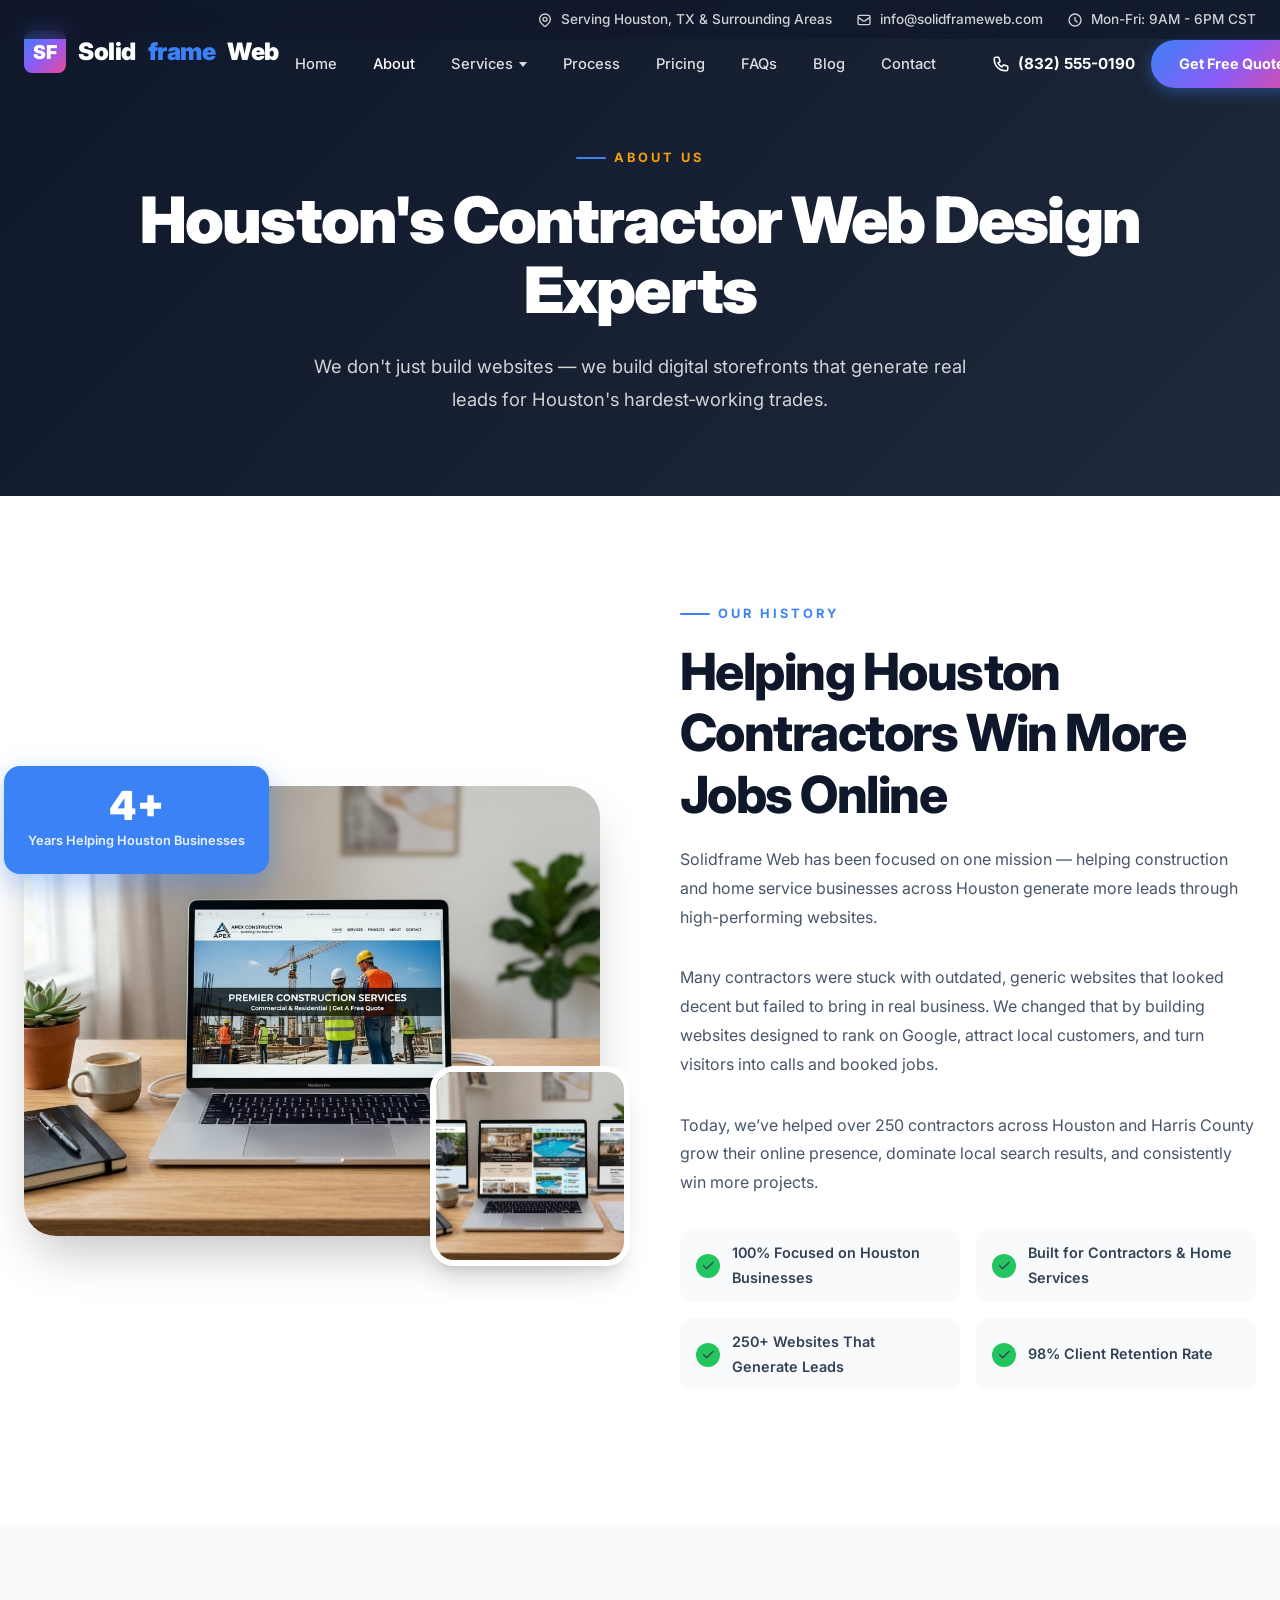
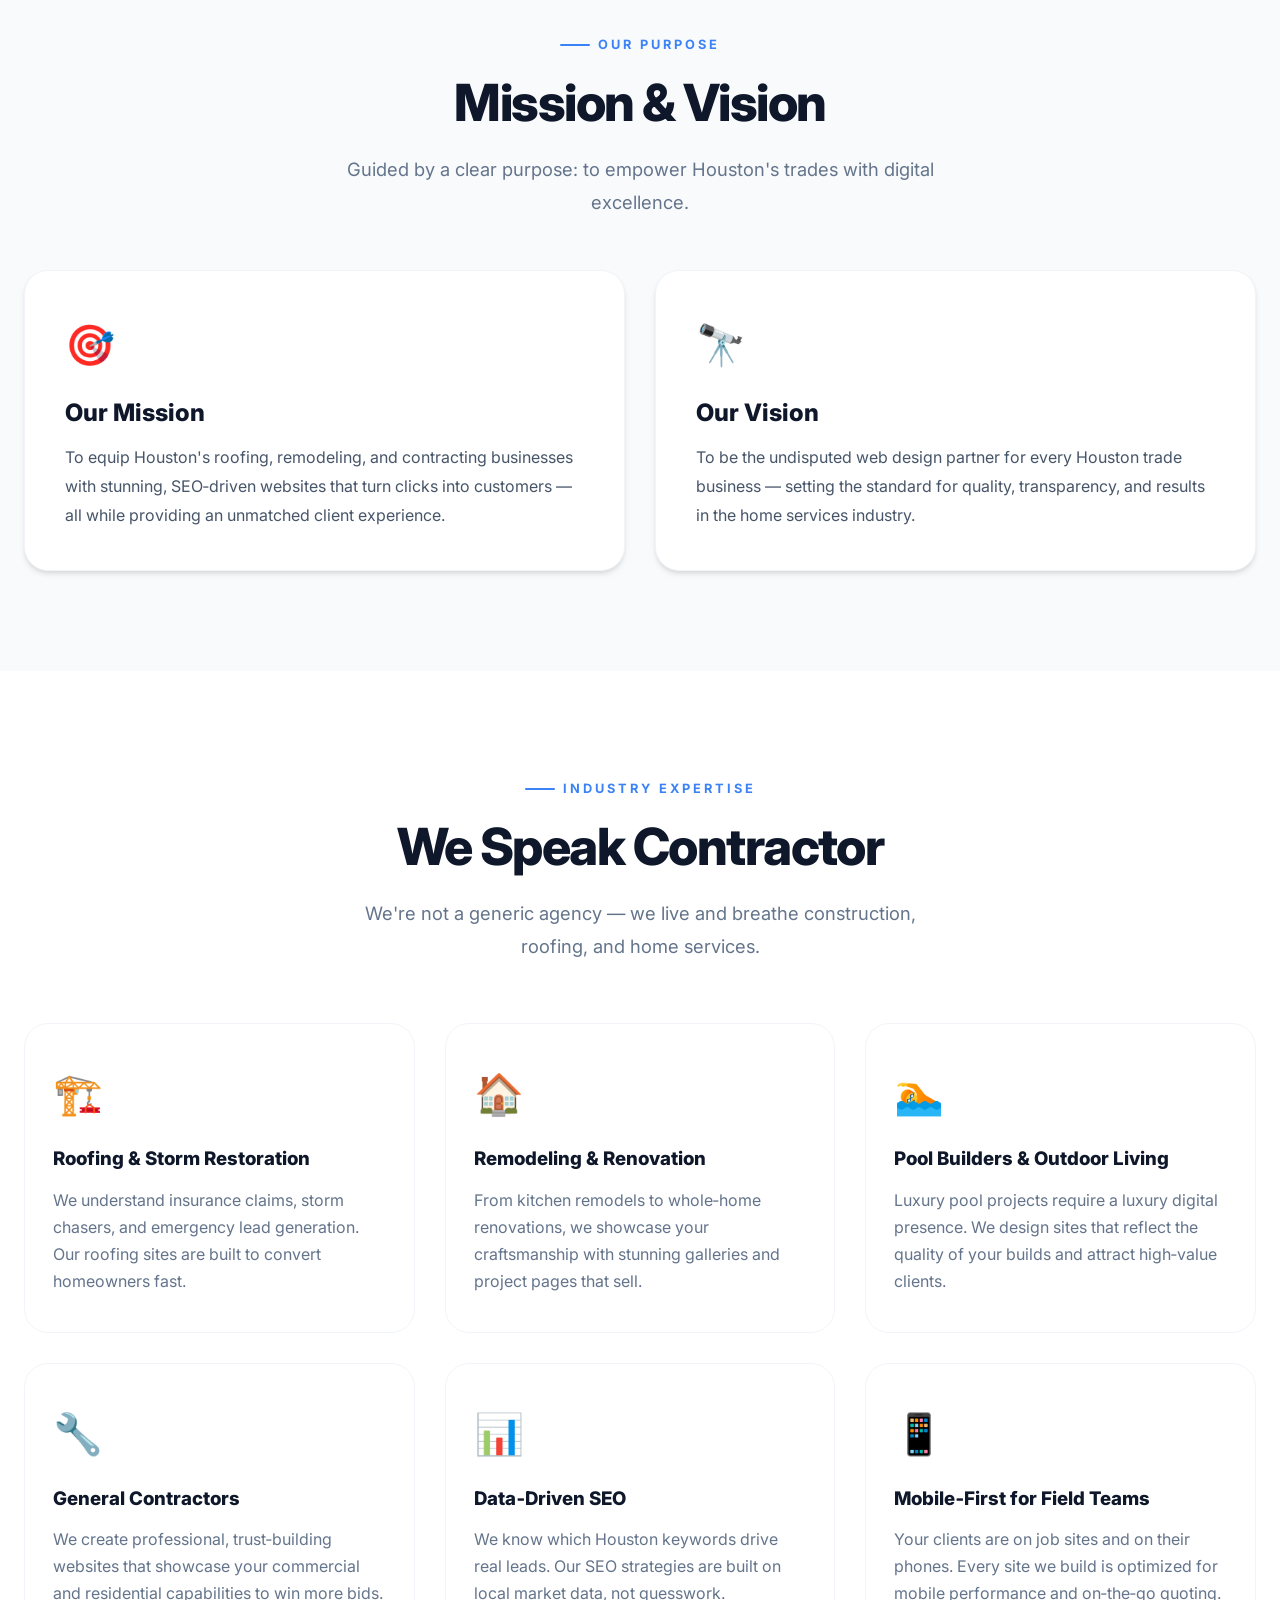
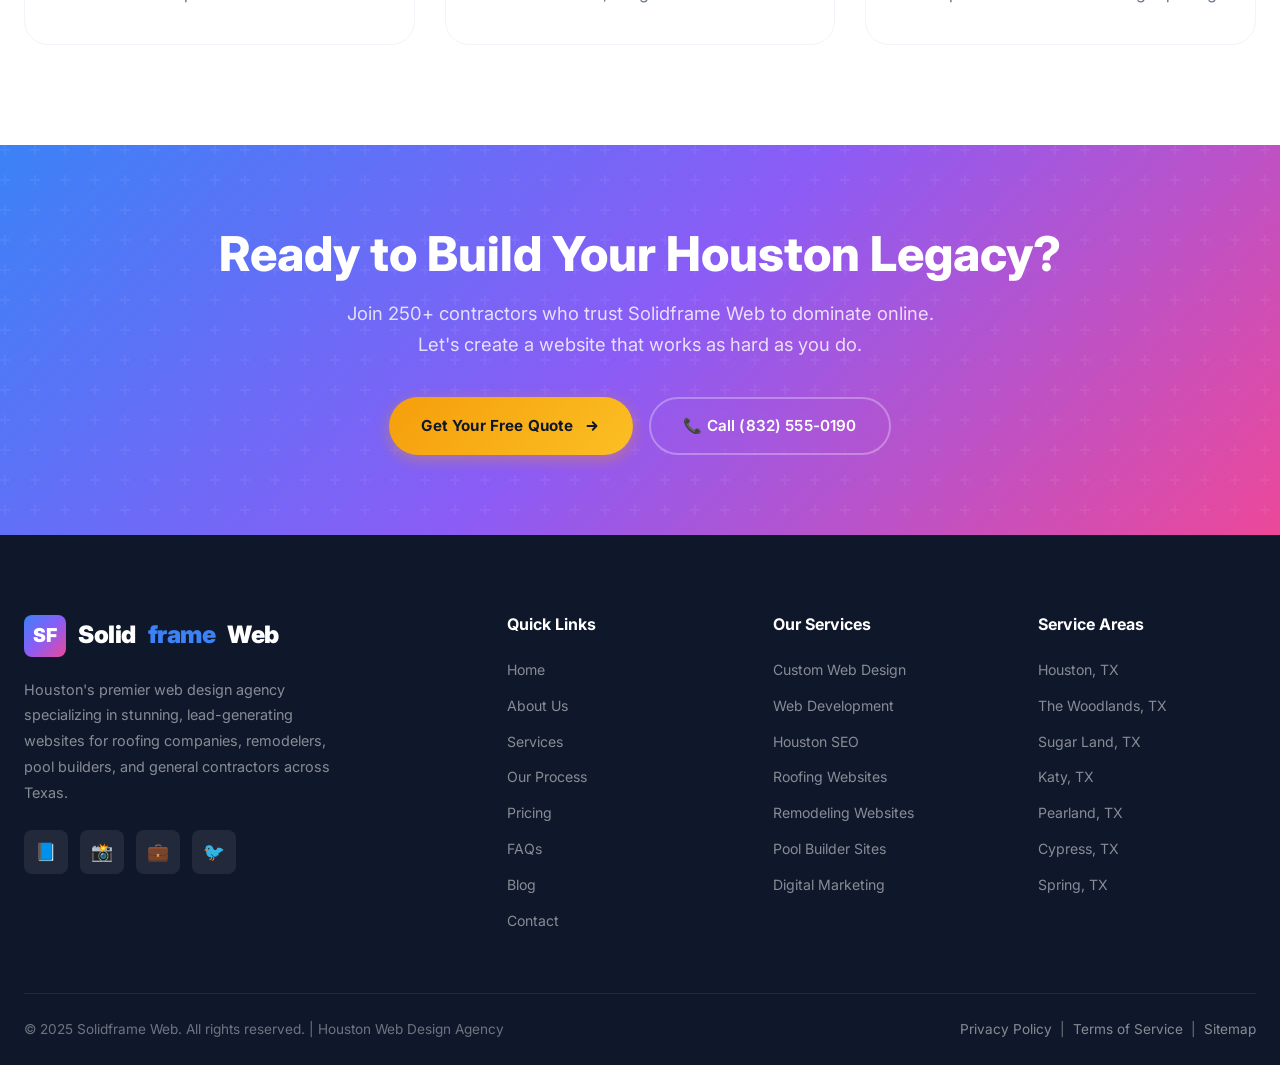
==== commit 3a1b015a: "Update about.html" ====
--- a/about.html
+++ b/about.html
@@ -36,7 +36,7 @@
         </div>
         <div class="nav-top-item">
           <svg xmlns="http://www.w3.org/2000/svg" fill="none" viewBox="0 0 24 24" stroke="currentColor" stroke-width="2"><path stroke-linecap="round" stroke-linejoin="round" d="M3 8l7.89 5.26a2 2 0 002.22 0L21 8M5 19h14a2 2 0 002-2V7a2 2 0 00-2-2H5a2 2 0 00-2 2v10a2 2 0 002 2z"/></svg>
-          <a href="mailto:hello@solidframeweb.com">hello@solidframeweb.com</a>
+          <a href="mailto:info@solidframeweb.com">info@solidframeweb.com</a>
         </div>
         <div class="nav-top-item">
           <svg xmlns="http://www.w3.org/2000/svg" fill="none" viewBox="0 0 24 24" stroke="currentColor" stroke-width="2"><path stroke-linecap="round" stroke-linejoin="round" d="M12 8v4l3 3m6-3a9 9 0 11-18 0 9 9 0 0118 0z"/></svg>
@@ -101,37 +101,61 @@
     </div>
   </section>
 
-  <!-- History Section with Image -->
-  <section class="about section" id="history">
-    <div class="container">
-      <div class="about-grid">
-        <div class="about-images fade-in-left">
-          <div class="about-img-main">
-            <img src="assets/solidcon.jpg" alt="Solidframe Web founders collaborating in Houston office">
-          </div>
-          <div class="about-img-float">
-            <img src="assets/solidcons.jpg" alt="Houston skyline at sunset, representing local roots">
-          </div>
-          <div class="about-experience">
-            <span class="number">8+</span>
-            <span class="label">Years in Houston</span>
-          </div>
-        </div>
-        <div class="about-content fade-in-right">
-          <span class="section-label">Our History</span>
-          <h2 class="section-title">From a Houston Garage to Page One Rankings</h2>
-          <p class="about-text">Solidframe Web was born in 2017 when two Houston natives — a web developer and a digital marketer — saw a gap in the market. Local roofing companies, remodelers, and contractors were struggling with outdated, cookie‑cutter websites that failed to bring in leads. They set out to change that.</p>
-          <p class="about-text">What started as a passion project helping a friend's roofing business quickly grew into Houston's go‑to web design agency for trade professionals. Today, we've delivered over 250 high‑performance websites, helping contractors across Harris County and beyond dominate search results and win more bids.</p>
-          <div class="about-features">
-            <div class="about-feature"><div class="check">✓</div><span>100% Houston Focused</span></div>
-            <div class="about-feature"><div class="check">✓</div><span>Family‑Owned & Operated</span></div>
-            <div class="about-feature"><div class="check">✓</div><span>250+ Projects Completed</span></div>
-            <div class="about-feature"><div class="check">✓</div><span>98% Client Retention</span></div>
-          </div>
-        </div>
-      </div>
-    </div>
-  </section>
+ <!-- History Section with Image -->
+<section class="about section" id="history">
+  <div class="container">
+    <div class="about-grid">
+      <div class="about-images fade-in-left">
+        <div class="about-img-main">
+          <img src="assets/solidcon.jpg" alt="Contractor reviewing website leads and project inquiries">
+        </div>
+        <div class="about-img-float">
+          <img src="assets/solidcons.jpg" alt="Houston skyline representing local business growth">
+        </div>
+        <div class="about-experience">
+          <span class="number">4+</span>
+          <span class="label">Years Helping Houston Businesses</span>
+        </div>
+      </div>
+
+      <div class="about-content fade-in-right">
+        <span class="section-label">Our History</span>
+        <h2 class="section-title">Helping Houston Contractors Win More Jobs Online</h2>
+
+        <p class="about-text">
+          Solidframe Web has been focused on one mission — helping construction and home service businesses across Houston generate more leads through high-performing websites.
+        </p>
+
+        <p class="about-text">
+          Many contractors were stuck with outdated, generic websites that looked decent but failed to bring in real business. We changed that by building websites designed to rank on Google, attract local customers, and turn visitors into calls and booked jobs.
+        </p>
+
+        <p class="about-text">
+          Today, we’ve helped over 250 contractors across Houston and Harris County grow their online presence, dominate local search results, and consistently win more projects.
+        </p>
+
+        <div class="about-features">
+          <div class="about-feature">
+            <div class="check">✓</div>
+            <span>100% Focused on Houston Businesses</span>
+          </div>
+          <div class="about-feature">
+            <div class="check">✓</div>
+            <span>Built for Contractors & Home Services</span>
+          </div>
+          <div class="about-feature">
+            <div class="check">✓</div>
+            <span>250+ Websites That Generate Leads</span>
+          </div>
+          <div class="about-feature">
+            <div class="check">✓</div>
+            <span>98% Client Retention Rate</span>
+          </div>
+        </div>
+      </div>
+    </div>
+  </div>
+</section>
 
   <!-- Mission & Vision Section -->
   <section class="mission-vision section" style="background: var(--gray-50);">
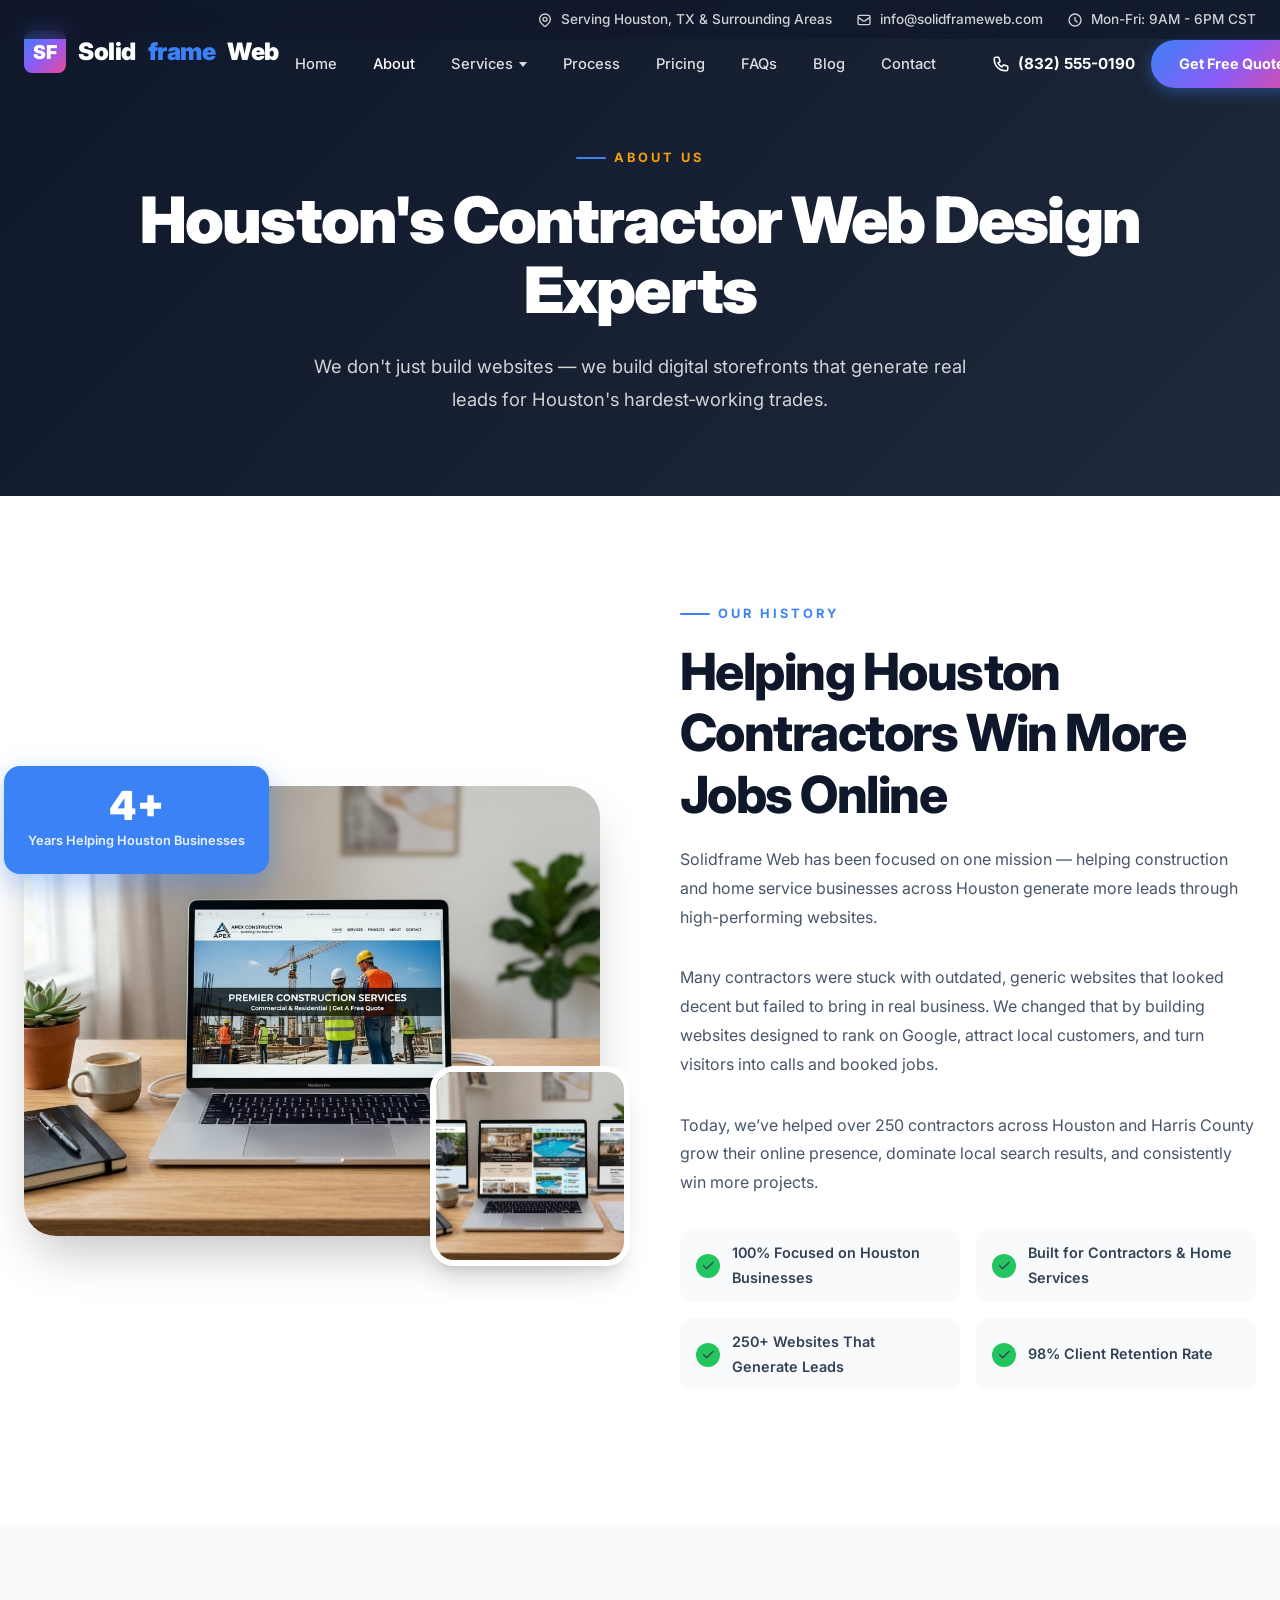
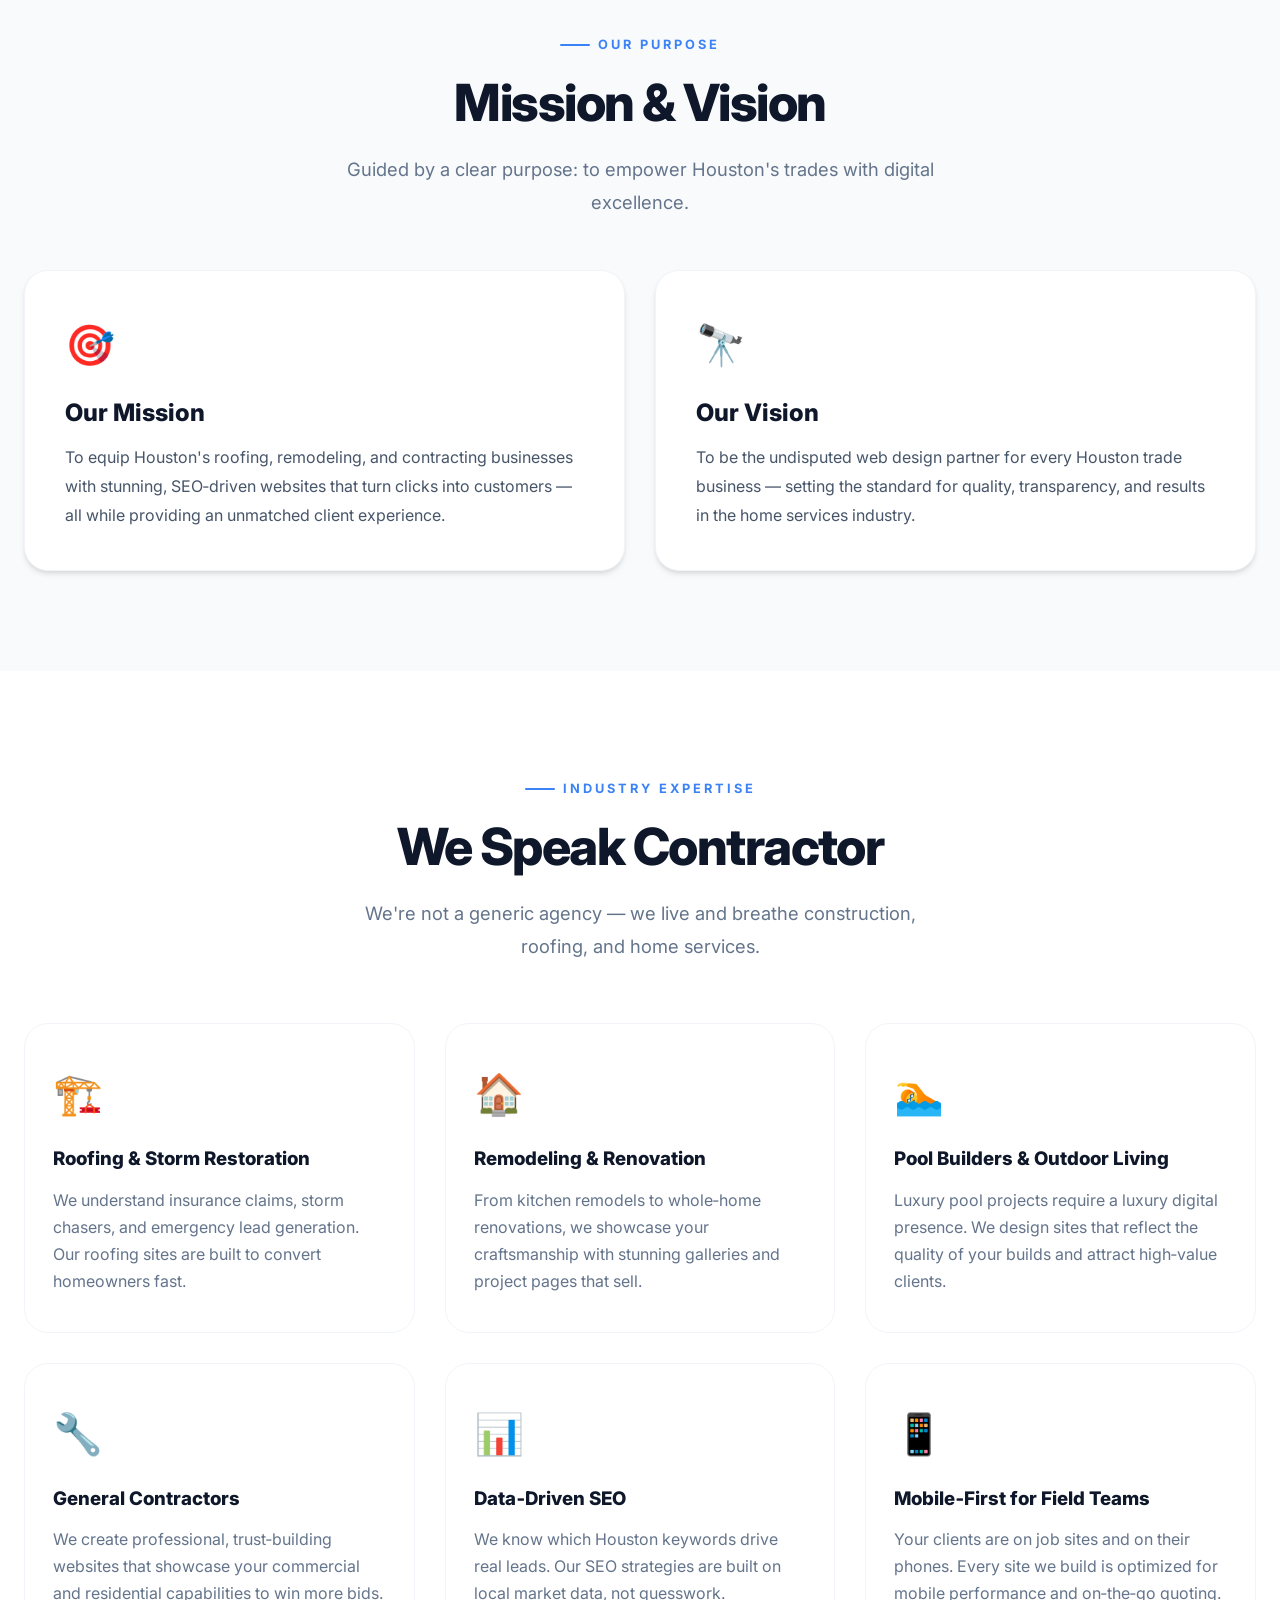
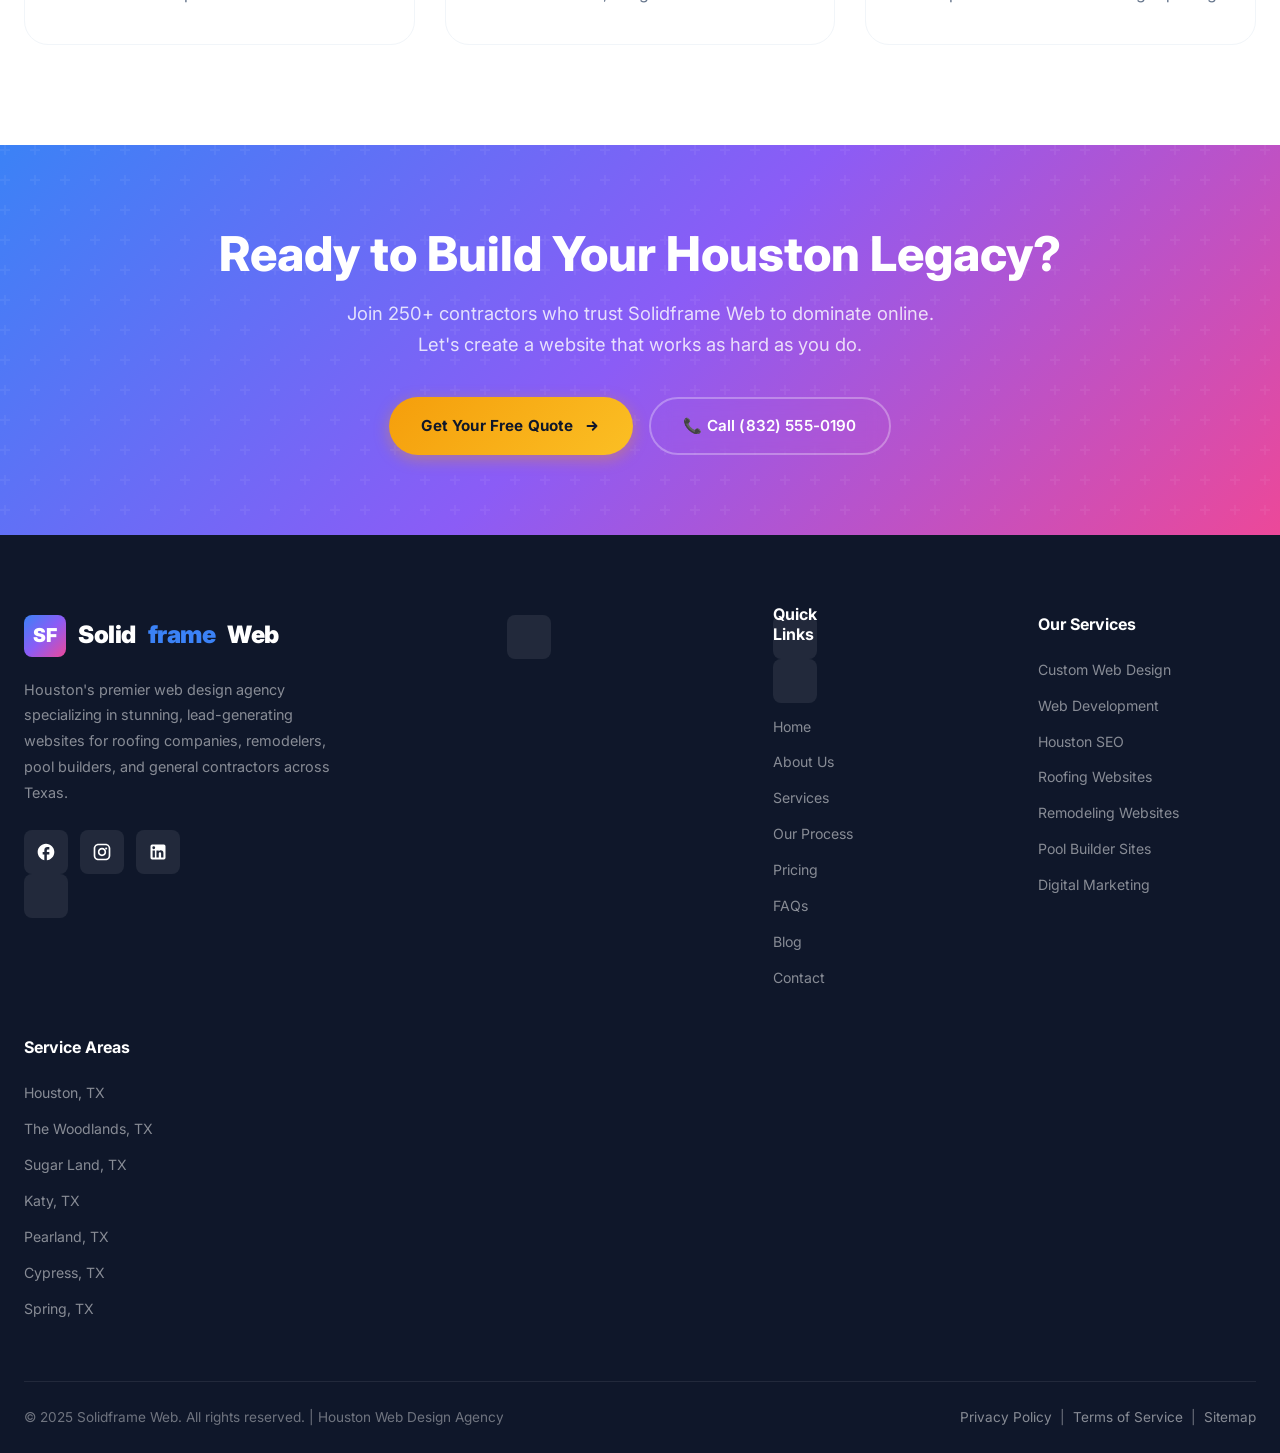
==== commit f9ae5bc3: "Update about.html" ====
--- a/about.html
+++ b/about.html
@@ -251,10 +251,14 @@
           </a>
           <p>Houston's premier web design agency specializing in stunning, lead-generating websites for roofing companies, remodelers, pool builders, and general contractors across Texas.</p>
           <div class="contact-socials">
-            <a href="#" class="social-link" aria-label="Facebook">📘</a>
-            <a href="#" class="social-link" aria-label="Instagram">📸</a>
-            <a href="#" class="social-link" aria-label="LinkedIn">💼</a>
-            <a href="#" class="social-link" aria-label="Twitter">🐦</a>
+            <a href="#" class="social-link" aria-label="Facebook">
+              <svg fill="currentColor" viewBox="0 0 24 24"><path d="M22 12c0-5.52-4.48-10-10-10S2 6.48 2 12c0 4.84 3.44 8.87 8 9.8V15H8v-3h2V9.5C10 7.57 11.57 6 13.5 6H16v3h-2c-.55 0-1 .45-1 1v2h3v3h-3v6.95c5.05-.5 9-4.76 9-9.95z"/></svg>
+            </a>
+            <a href="#" class="social-link" aria-label="Instagram">
+              <svg fill="currentColor" viewBox="0 0 24 24"><path d="M7.8 2h8.4C19.4 2 22 4.6 22 7.8v8.4c0 3.2-2.6 5.8-5.8 5.8H7.8C4.6 22 2 19.4 2 16.2V7.8C2 4.6 4.6 2 7.8 2zm-.2 2C5.6 4 4 5.6 4 7.6v8.8C4 18.4 5.6 20 7.6 20h8.8c2 0 3.6-1.6 3.6-3.6V7.6C20 5.6 18.4 4 16.4 4H7.6zm9.4 2.5a1.25 1.25 0 110 2.5 1.25 1.25 0 010-2.5zM12 7c2.8 0 5 2.2 5 5s-2.2 5-5 5-5-2.2-5-5 2.2-5 5-5zm0 2c-1.7 0-3 1.3-3 3s1.3 3 3 3 3-1.3 3-3-1.3-3-3-3z"/></svg>
+            </a>
+            <a href="#" class="social-link" aria-label="LinkedIn">
+              <svg fill="currentColor" viewBox="0 0 24 24"><path d="M19 3a2 2 0 0 1 2 2v14a2 2 0 0 1-2 2H5a2 2 0 0 1-2-2V5a2 2 0 0 1 2-2h14zm-.5 15.5v-5.3a3.26 3.26 0 0 0-3.26-3.26c-.85 0-1.84.52-2.32 1.3v-1.11h-2.79v8.37h2.79v-4.93c0-.77.62-1.4 1.39-1.4a1.4 1.4 0 0 1 1.4 1.4v4.93h2.79zM6.88 8.56a1.68 1.68 0 0 0 1.68-1.68c0-.93-.75-1.69-1.68-1.69a1.69 1.69 0 0 0-1.69 1.69c0 .93.76 1.68 1.69 1.68zm1.39 9.94v-8.37H5.5v8.37h2.77z"/></svg>
           </div>
         </div>
         <div>
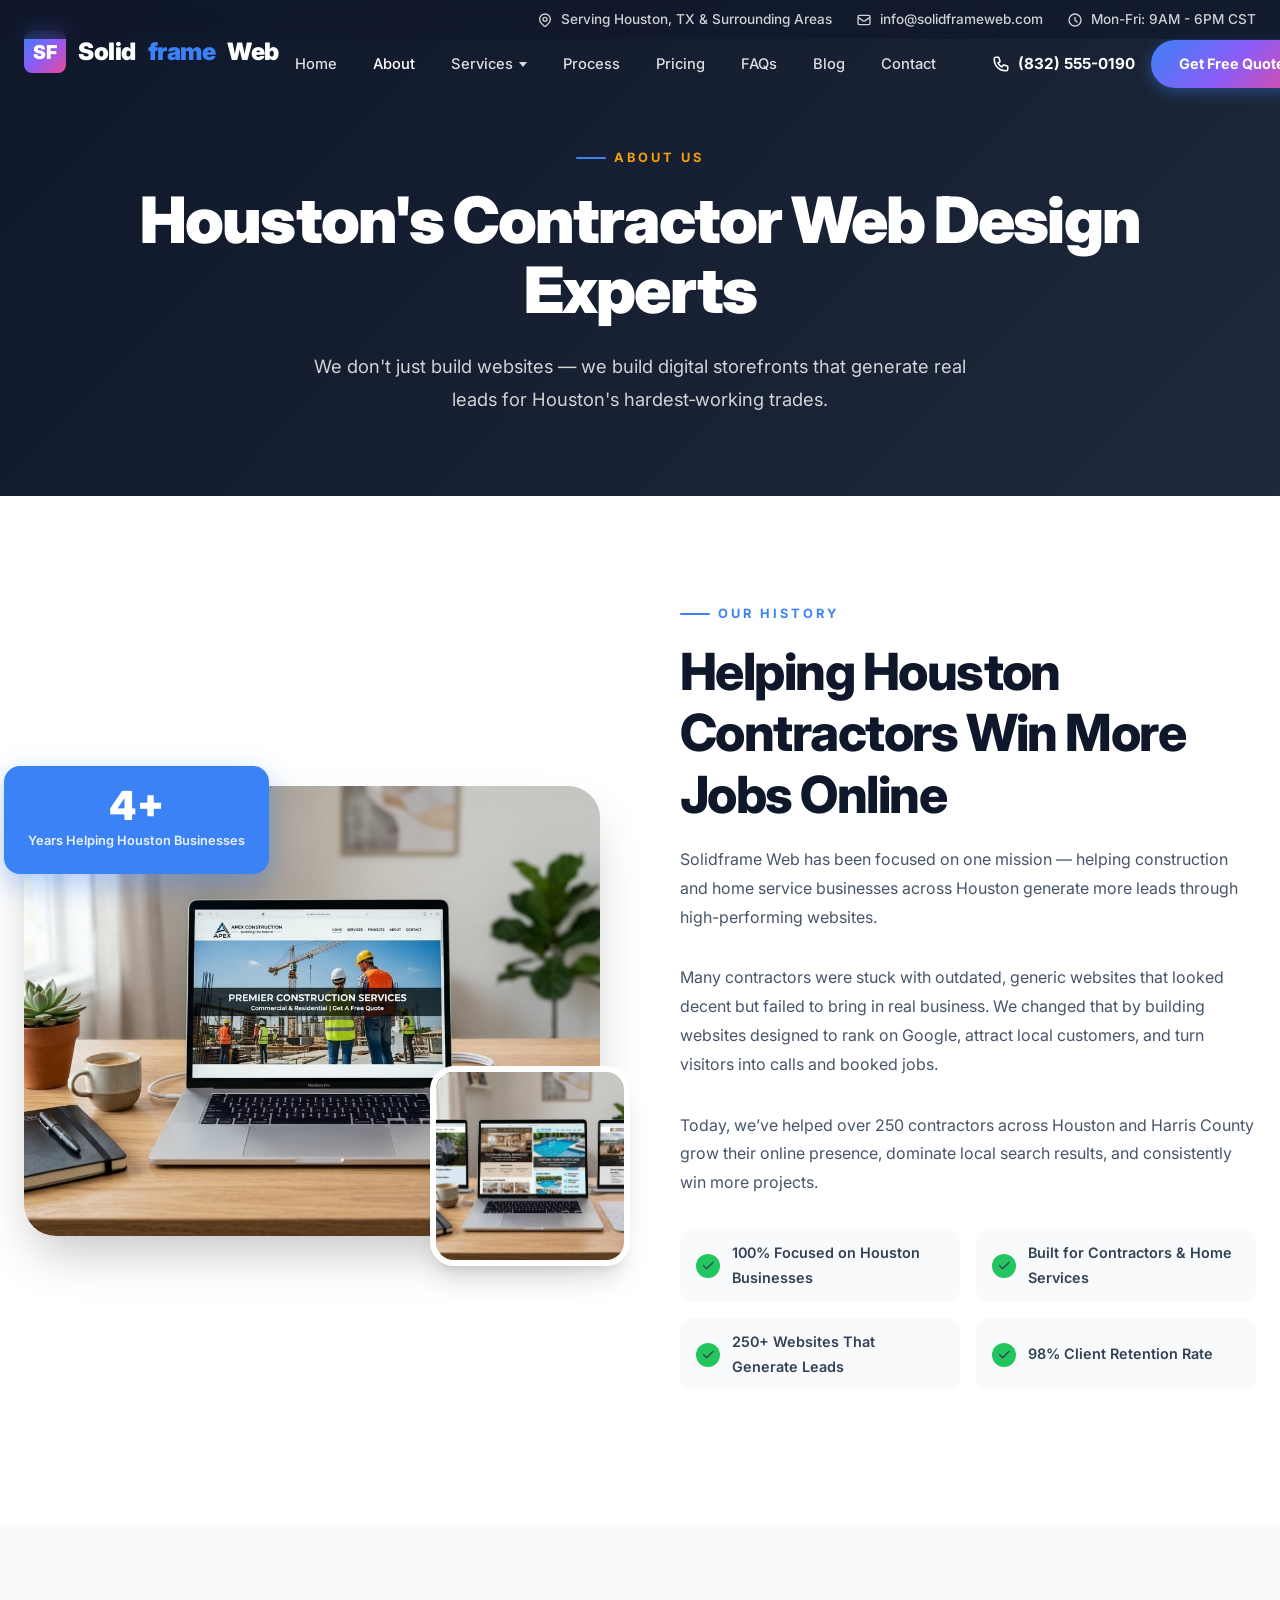
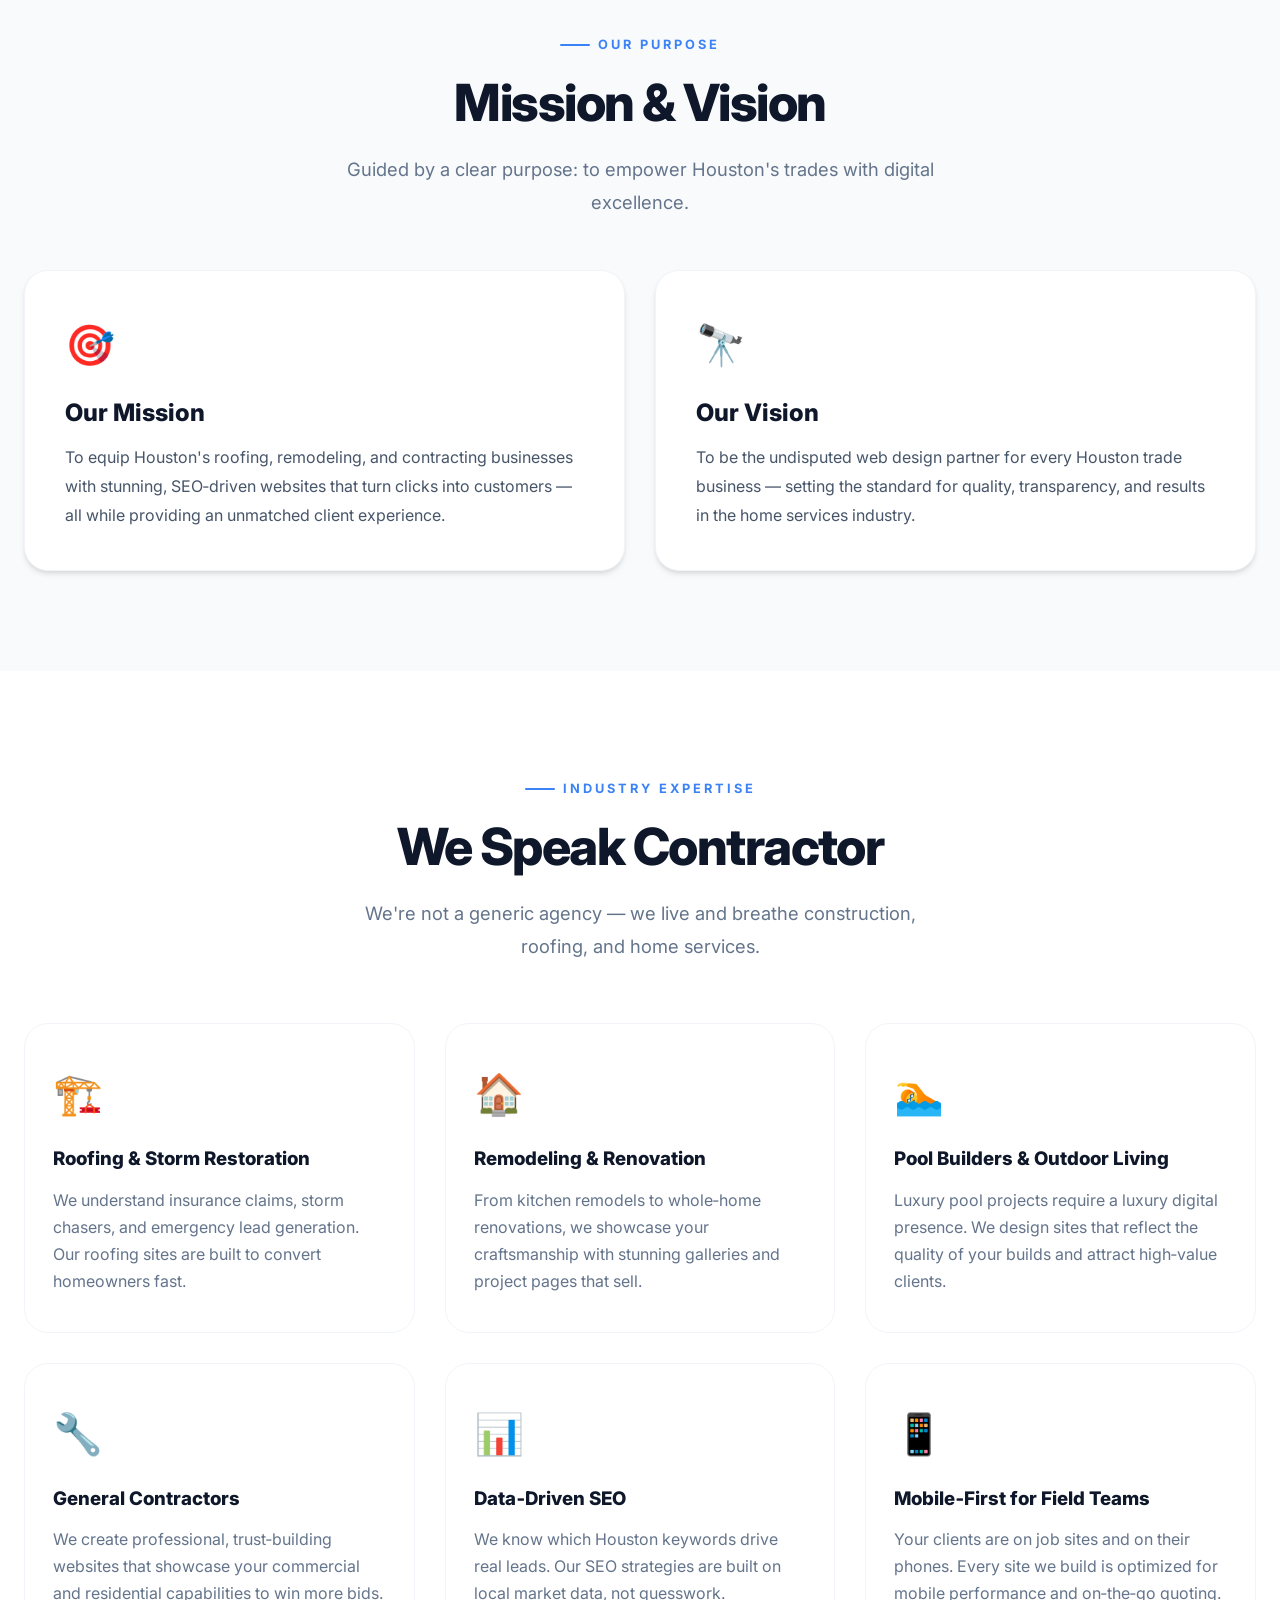
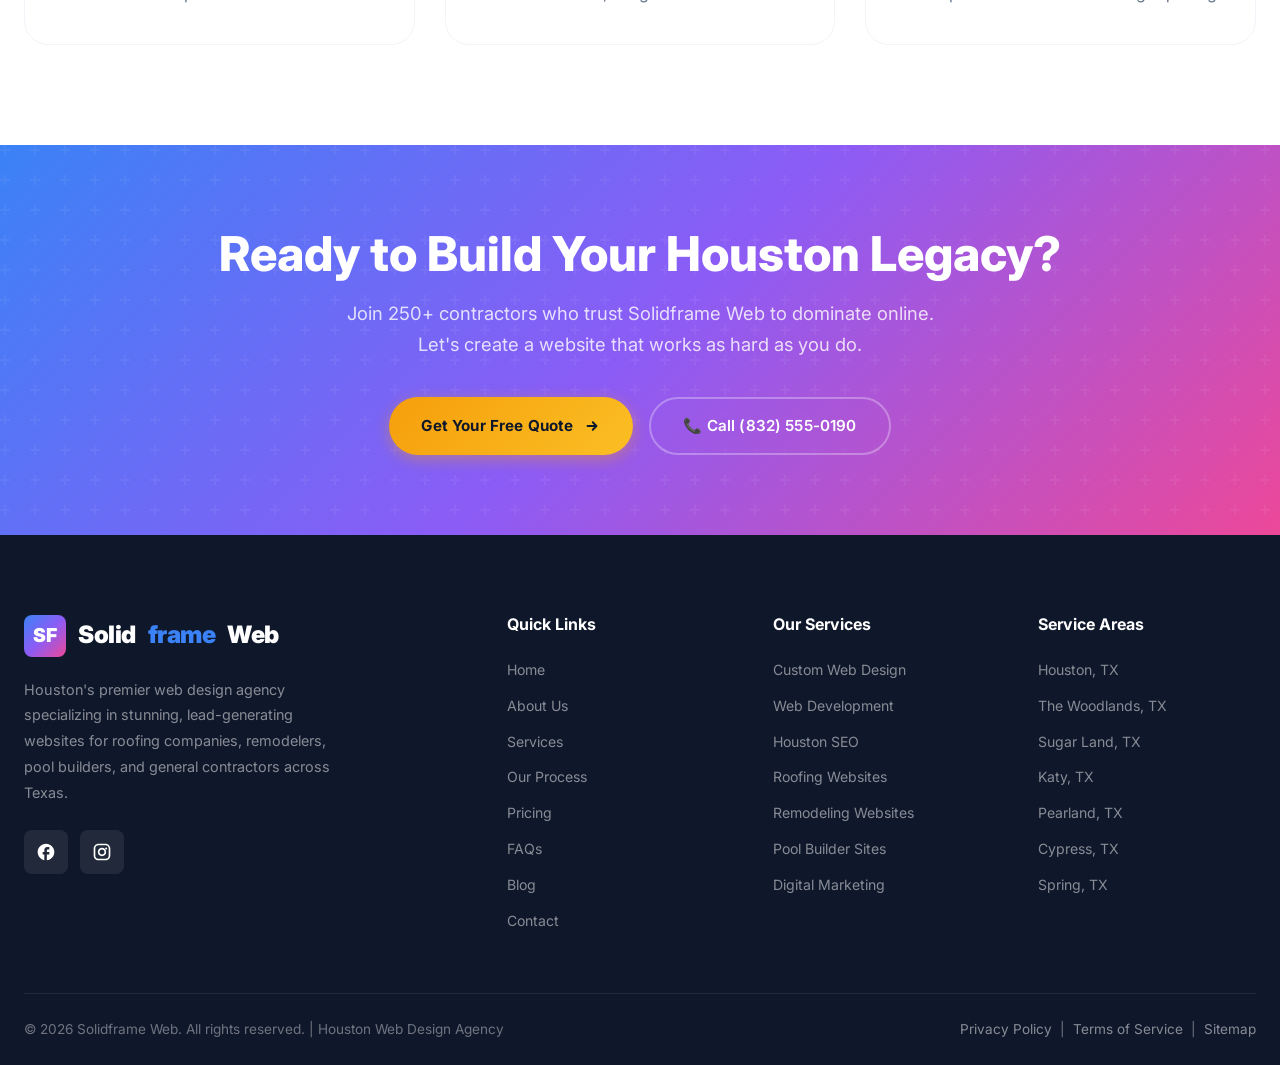
==== commit a0748e13: "Update about.html" ====
--- a/about.html
+++ b/about.html
@@ -240,81 +240,70 @@
     </div>
   </section>
 
-  <!-- Footer -->
-  <footer class="footer">
-    <div class="container">
-      <div class="footer-grid">
-        <div class="footer-brand">
-          <a href="index.html" class="nav-logo">
-            <div class="logo-icon">SF</div>
-            Solid<span>frame</span> Web
+<!-- Footer -->
+<footer class="footer">
+  <div class="container">
+    <div class="footer-grid">
+      <div class="footer-brand">
+        <a href="index.html" class="nav-logo">
+          <div class="logo-icon">SF</div>
+          Solid<span>frame</span> Web
+        </a>
+        <p>Houston's premier web design agency specializing in stunning, lead-generating websites for roofing companies, remodelers, pool builders, and general contractors across Texas.</p>
+        <div class="contact-socials">
+          <a href="#" class="social-link" aria-label="Facebook">
+            <svg fill="currentColor" viewBox="0 0 24 24"><path d="M22 12c0-5.52-4.48-10-10-10S2 6.48 2 12c0 4.84 3.44 8.87 8 9.8V15H8v-3h2V9.5C10 7.57 11.57 6 13.5 6H16v3h-2c-.55 0-1 .45-1 1v2h3v3h-3v6.95c5.05-.5 9-4.76 9-9.95z"/></svg>
           </a>
-          <p>Houston's premier web design agency specializing in stunning, lead-generating websites for roofing companies, remodelers, pool builders, and general contractors across Texas.</p>
-          <div class="contact-socials">
-            <a href="#" class="social-link" aria-label="Facebook">
-              <svg fill="currentColor" viewBox="0 0 24 24"><path d="M22 12c0-5.52-4.48-10-10-10S2 6.48 2 12c0 4.84 3.44 8.87 8 9.8V15H8v-3h2V9.5C10 7.57 11.57 6 13.5 6H16v3h-2c-.55 0-1 .45-1 1v2h3v3h-3v6.95c5.05-.5 9-4.76 9-9.95z"/></svg>
-            </a>
-            <a href="#" class="social-link" aria-label="Instagram">
-              <svg fill="currentColor" viewBox="0 0 24 24"><path d="M7.8 2h8.4C19.4 2 22 4.6 22 7.8v8.4c0 3.2-2.6 5.8-5.8 5.8H7.8C4.6 22 2 19.4 2 16.2V7.8C2 4.6 4.6 2 7.8 2zm-.2 2C5.6 4 4 5.6 4 7.6v8.8C4 18.4 5.6 20 7.6 20h8.8c2 0 3.6-1.6 3.6-3.6V7.6C20 5.6 18.4 4 16.4 4H7.6zm9.4 2.5a1.25 1.25 0 110 2.5 1.25 1.25 0 010-2.5zM12 7c2.8 0 5 2.2 5 5s-2.2 5-5 5-5-2.2-5-5 2.2-5 5-5zm0 2c-1.7 0-3 1.3-3 3s1.3 3 3 3 3-1.3 3-3-1.3-3-3-3z"/></svg>
-            </a>
-            <a href="#" class="social-link" aria-label="LinkedIn">
-              <svg fill="currentColor" viewBox="0 0 24 24"><path d="M19 3a2 2 0 0 1 2 2v14a2 2 0 0 1-2 2H5a2 2 0 0 1-2-2V5a2 2 0 0 1 2-2h14zm-.5 15.5v-5.3a3.26 3.26 0 0 0-3.26-3.26c-.85 0-1.84.52-2.32 1.3v-1.11h-2.79v8.37h2.79v-4.93c0-.77.62-1.4 1.39-1.4a1.4 1.4 0 0 1 1.4 1.4v4.93h2.79zM6.88 8.56a1.68 1.68 0 0 0 1.68-1.68c0-.93-.75-1.69-1.68-1.69a1.69 1.69 0 0 0-1.69 1.69c0 .93.76 1.68 1.69 1.68zm1.39 9.94v-8.37H5.5v8.37h2.77z"/></svg>
-          </div>
-        </div>
-        <div>
-          <h4>Quick Links</h4>
-          <div class="footer-links">
-            <a href="index.html">Home</a>
-            <a href="about.html">About Us</a>
-            <a href="services.html">Services</a>
-            <a href="process.html">Our Process</a>
-            <a href="pricing.html">Pricing</a>
-            <a href="faq.html">FAQs</a>
-            <a href="blog.html">Blog</a>
-            <a href="contact.html">Contact</a>
-          </div>
-        </div>
-        <div>
-          <h4>Our Services</h4>
-          <div class="footer-links">
-            <a href="services.html">Custom Web Design</a>
-            <a href="services.html">Web Development</a>
-            <a href="services.html">Houston SEO</a>
-            <a href="services.html">Roofing Websites</a>
-            <a href="services.html">Remodeling Websites</a>
-            <a href="services.html">Pool Builder Sites</a>
-            <a href="services.html">Digital Marketing</a>
-          </div>
-        </div>
-        <div>
-          <h4>Service Areas</h4>
-          <div class="footer-links">
-            <a href="#">Houston, TX</a>
-            <a href="#">The Woodlands, TX</a>
-            <a href="#">Sugar Land, TX</a>
-            <a href="#">Katy, TX</a>
-            <a href="#">Pearland, TX</a>
-            <a href="#">Cypress, TX</a>
-            <a href="#">Spring, TX</a>
-          </div>
-        </div>
-      </div>
-      <div class="footer-bottom">
-        <p>&copy; 2025 Solidframe Web. All rights reserved. | Houston Web Design Agency</p>
-        <p>
-          <a href="#" style="color: rgba(255,255,255,0.5);">Privacy Policy</a> &nbsp;|&nbsp;
-          <a href="#" style="color: rgba(255,255,255,0.5);">Terms of Service</a> &nbsp;|&nbsp;
-          <a href="#" style="color: rgba(255,255,255,0.5);">Sitemap</a>
-        </p>
-      </div>
-    </div>
-  </footer>
-
-  <!-- Scroll to Top -->
-  <button class="scroll-top" id="scrollTop" onclick="window.scrollTo({top:0,behavior:'smooth'})">
-    <svg xmlns="http://www.w3.org/2000/svg" width="24" height="24" fill="none" viewBox="0 0 24 24" stroke="currentColor" stroke-width="2.5"><path stroke-linecap="round" stroke-linejoin="round" d="M5 15l7-7 7 7"/></svg>
-  </button>
-
-  <script src="script.js"></script>
-</body>
-</html>
+          <a href="#" class="social-link" aria-label="Instagram">
+            <svg fill="currentColor" viewBox="0 0 24 24"><path d="M7.8 2h8.4C19.4 2 22 4.6 22 7.8v8.4c0 3.2-2.6 5.8-5.8 5.8H7.8C4.6 22 2 19.4 2 16.2V7.8C2 4.6 4.6 2 7.8 2zm-.2 2C5.6 4 4 5.6 4 7.6v8.8C4 18.4 5.6 20 7.6 20h8.8c2 0 3.6-1.6 3.6-3.6V7.6C20 5.6 18.4 4 16.4 4H7.6zm9.4 2.5a1.25 1.25 0 110 2.5 1.25 1.25 0 010-2.5zM12 7c2.8 0 5 2.2 5 5s-2.2 5-5 5-5-2.2-5-5 2.2-5 5-5zm0 2c-1.7 0-3 1.3-3 3s1.3 3 3 3 3-1.3 3-3-1.3-3-3-3z"/></svg>
+          </a>
+        </div>
+      </div>
+      <div>
+        <h4>Quick Links</h4>
+        <div class="footer-links">
+          <a href="index.html">Home</a>
+          <a href="about.html">About Us</a>
+          <a href="services.html">Services</a>
+          <a href="process.html">Our Process</a>
+          <a href="pricing.html">Pricing</a>
+          <a href="faq.html">FAQs</a>
+          <a href="blog.html">Blog</a>
+          <a href="contact.html">Contact</a>
+        </div>
+      </div>
+      <div>
+        <h4>Our Services</h4>
+        <div class="footer-links">
+          <a href="services.html">Custom Web Design</a>
+          <a href="services.html">Web Development</a>
+          <a href="services.html">Houston SEO</a>
+          <a href="services.html">Roofing Websites</a>
+          <a href="services.html">Remodeling Websites</a>
+          <a href="services.html">Pool Builder Sites</a>
+          <a href="services.html">Digital Marketing</a>
+        </div>
+      </div>
+      <div>
+        <h4>Service Areas</h4>
+        <div class="footer-links">
+          <a href="#">Houston, TX</a>
+          <a href="#">The Woodlands, TX</a>
+          <a href="#">Sugar Land, TX</a>
+          <a href="#">Katy, TX</a>
+          <a href="#">Pearland, TX</a>
+          <a href="#">Cypress, TX</a>
+          <a href="#">Spring, TX</a>
+        </div>
+      </div>
+    </div>
+    <div class="footer-bottom">
+      <p>&copy; 2026 Solidframe Web. All rights reserved. | Houston Web Design Agency</p>
+      <p>
+        <a href="#" style="color: rgba(255,255,255,0.5);">Privacy Policy</a> &nbsp;|&nbsp;
+        <a href="#" style="color: rgba(255,255,255,0.5);">Terms of Service</a> &nbsp;|&nbsp;
+        <a href="#" style="color: rgba(255,255,255,0.5);">Sitemap</a>
+      </p>
+    </div>
+  </div>
+</footer>
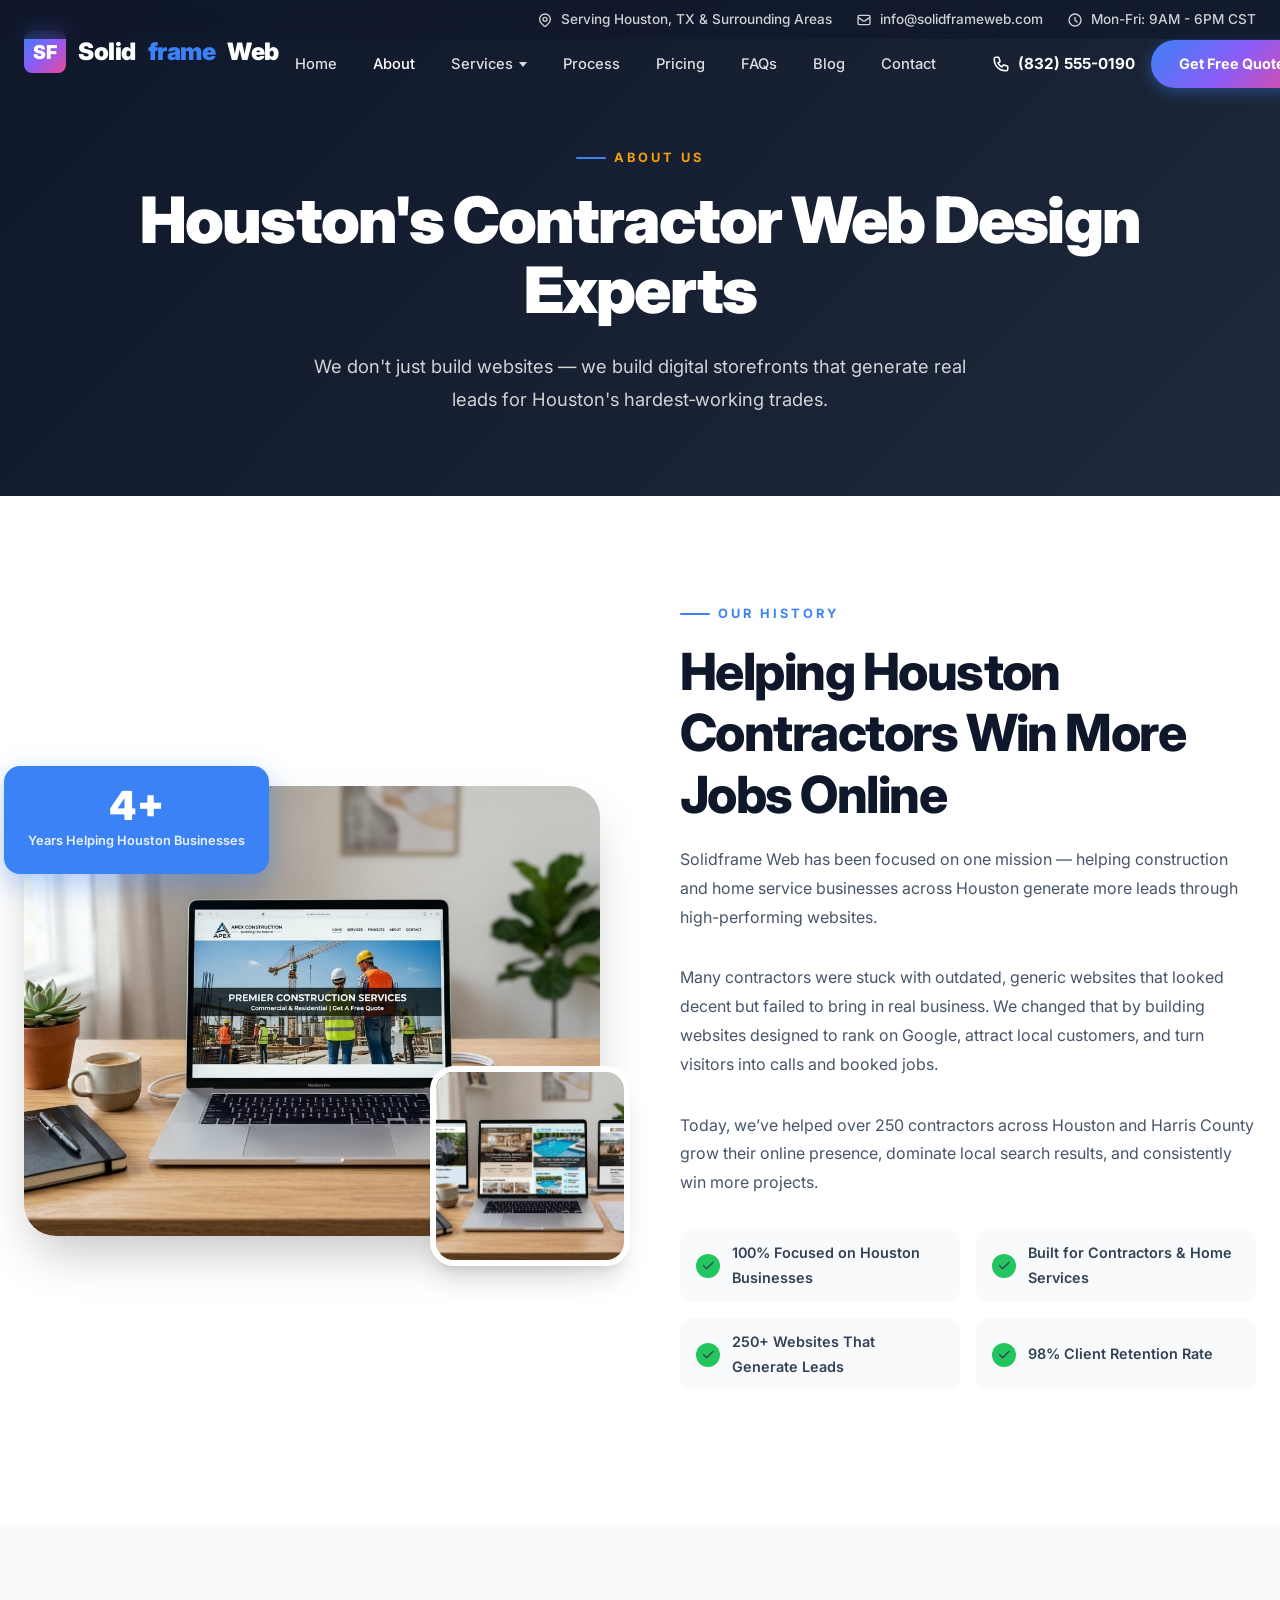
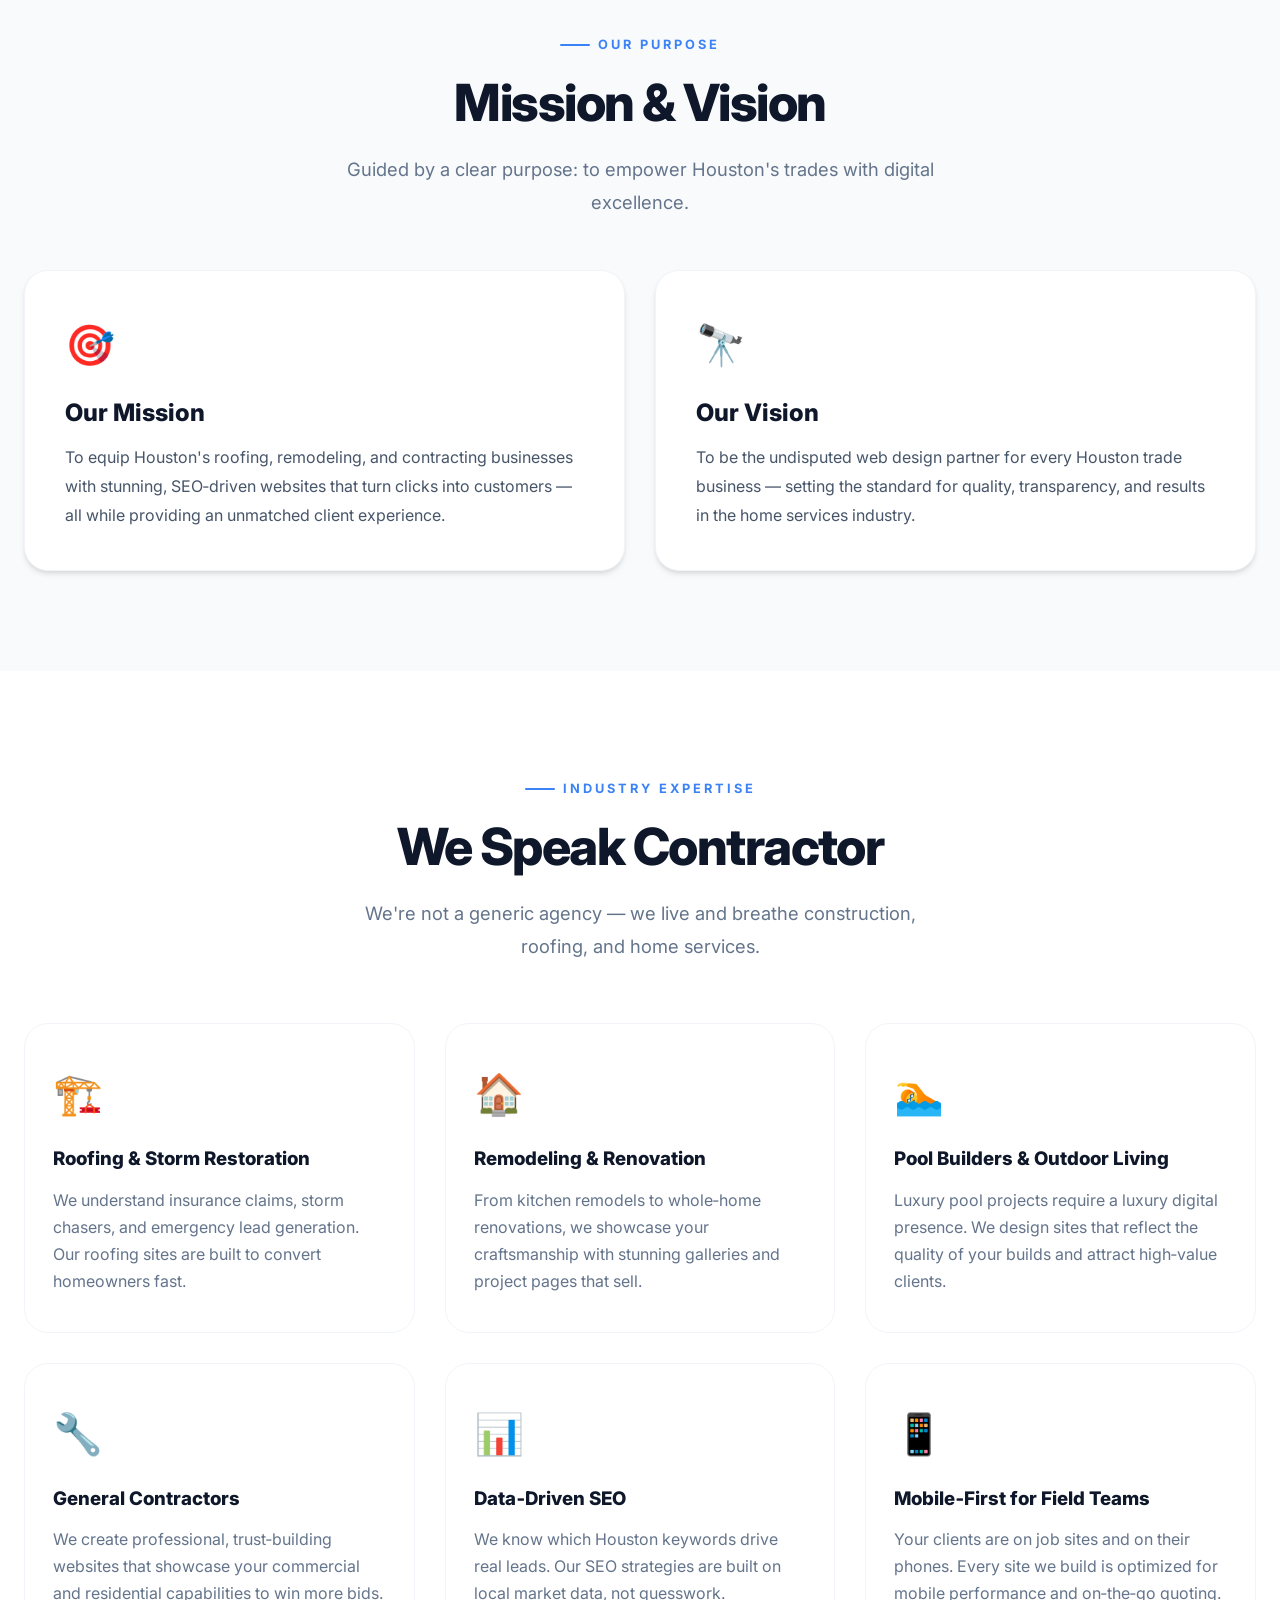
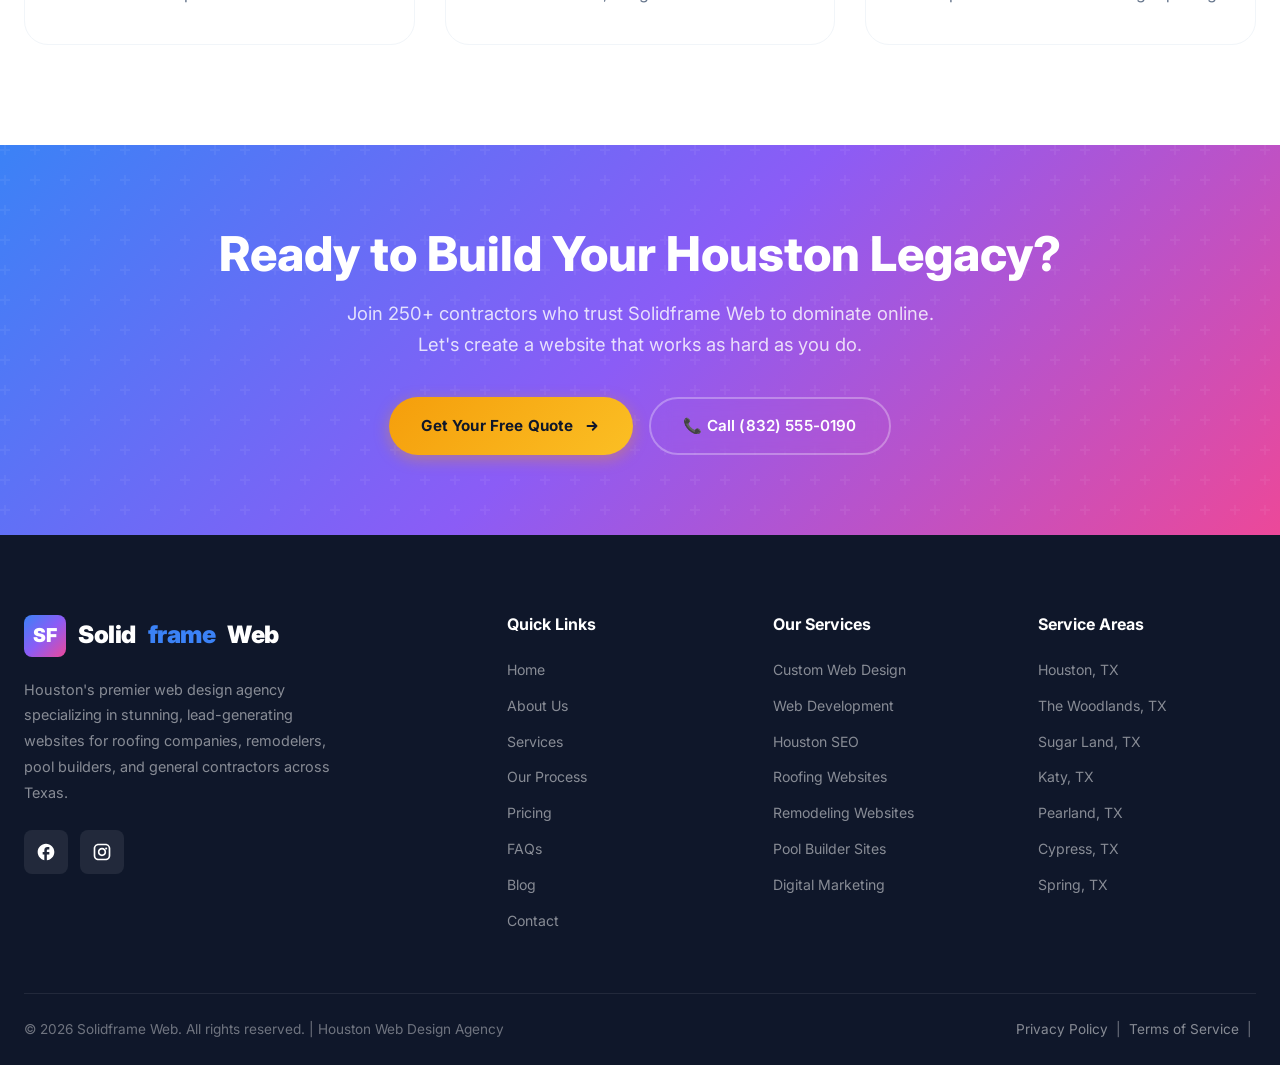
==== commit f2f4dd8a: "Update about.html" ====
--- a/about.html
+++ b/about.html
@@ -251,12 +251,19 @@
         </a>
         <p>Houston's premier web design agency specializing in stunning, lead-generating websites for roofing companies, remodelers, pool builders, and general contractors across Texas.</p>
         <div class="contact-socials">
-          <a href="#" class="social-link" aria-label="Facebook">
-            <svg fill="currentColor" viewBox="0 0 24 24"><path d="M22 12c0-5.52-4.48-10-10-10S2 6.48 2 12c0 4.84 3.44 8.87 8 9.8V15H8v-3h2V9.5C10 7.57 11.57 6 13.5 6H16v3h-2c-.55 0-1 .45-1 1v2h3v3h-3v6.95c5.05-.5 9-4.76 9-9.95z"/></svg>
-          </a>
-          <a href="#" class="social-link" aria-label="Instagram">
-            <svg fill="currentColor" viewBox="0 0 24 24"><path d="M7.8 2h8.4C19.4 2 22 4.6 22 7.8v8.4c0 3.2-2.6 5.8-5.8 5.8H7.8C4.6 22 2 19.4 2 16.2V7.8C2 4.6 4.6 2 7.8 2zm-.2 2C5.6 4 4 5.6 4 7.6v8.8C4 18.4 5.6 20 7.6 20h8.8c2 0 3.6-1.6 3.6-3.6V7.6C20 5.6 18.4 4 16.4 4H7.6zm9.4 2.5a1.25 1.25 0 110 2.5 1.25 1.25 0 010-2.5zM12 7c2.8 0 5 2.2 5 5s-2.2 5-5 5-5-2.2-5-5 2.2-5 5-5zm0 2c-1.7 0-3 1.3-3 3s1.3 3 3 3 3-1.3 3-3-1.3-3-3-3z"/></svg>
-          </a>
+          <!-- Facebook -->
+<a href="#" class="social-link" aria-label="Facebook">
+  <svg xmlns="http://www.w3.org/2000/svg" width="20" height="20" fill="currentColor" viewBox="0 0 24 24">
+    <path d="M22 12c0-5.52-4.48-10-10-10S2 6.48 2 12c0 4.84 3.44 8.87 8 9.8V15H8v-3h2V9.5C10 7.57 11.57 6 13.5 6H16v3h-2c-.55 0-1 .45-1 1v2h3v3h-3v6.95c5.05-.5 9-4.76 9-9.95z"/>
+  </svg>
+</a>
+
+<!-- Instagram -->
+<a href="#" class="social-link" aria-label="Instagram">
+  <svg xmlns="http://www.w3.org/2000/svg" width="20" height="20" fill="currentColor" viewBox="0 0 24 24">
+    <path d="M7.8 2h8.4C19.4 2 22 4.6 22 7.8v8.4c0 3.2-2.6 5.8-5.8 5.8H7.8C4.6 22 2 19.4 2 16.2V7.8C2 4.6 4.6 2 7.8 2zm-.2 2C5.6 4 4 5.6 4 7.6v8.8C4 18.4 5.6 20 7.6 20h8.8c2 0 3.6-1.6 3.6-3.6V7.6C20 5.6 18.4 4 16.4 4H7.6zm9.4 2.5a1.25 1.25 0 110 2.5 1.25 1.25 0 010-2.5zM12 7c2.8 0 5 2.2 5 5s-2.2 5-5 5-5-2.2-5-5 2.2-5 5-5zm0 2c-1.7 0-3 1.3-3 3s1.3 3 3 3 3-1.3 3-3-1.3-3-3-3z"/>
+  </svg>
+</a>
         </div>
       </div>
       <div>
@@ -300,9 +307,8 @@
     <div class="footer-bottom">
       <p>&copy; 2026 Solidframe Web. All rights reserved. | Houston Web Design Agency</p>
       <p>
-        <a href="#" style="color: rgba(255,255,255,0.5);">Privacy Policy</a> &nbsp;|&nbsp;
-        <a href="#" style="color: rgba(255,255,255,0.5);">Terms of Service</a> &nbsp;|&nbsp;
-        <a href="#" style="color: rgba(255,255,255,0.5);">Sitemap</a>
+        <a href="privacy.html" style="color: rgba(255,255,255,0.5);">Privacy Policy</a> &nbsp;|&nbsp;
+        <a href="terms.html" style="color: rgba(255,255,255,0.5);">Terms of Service</a> &nbsp;|&nbsp;
       </p>
     </div>
   </div>
--- a/style.css
+++ b/style.css
@@ -2683,39 +2683,40 @@
     font-size: 1.2rem;
   }
 }
-/* ===== CONTACT PAGE FIXES ===== */
-
-/* Ensure contact grid stacks on mobile */
-@media (max-width: 768px) {
-  .contact-grid {
-    grid-template-columns: 1fr !important;
-    gap: 40px;
-  }
-  
-  .contact-info-card {
-    padding: 24px;
-  }
-  
-  .contact-form {
-    padding: 28px !important;
-  }
-  
-  .map-container {
-    margin-top: 20px;
-  }
-  
-  .map-container iframe {
-    height: 220px;
-  }
-}
-
-/* Map responsiveness */
+/* ===== CONTACT PAGE – CLEAN FIX ===== */
+
+/* Contact Section Spacing */
+.contact.section {
+  padding: 80px 0;
+}
+
+/* Contact Grid */
+.contact-grid {
+  display: grid;
+  grid-template-columns: 1fr 1fr;
+  gap: 50px;
+  align-items: start;
+}
+
+/* Left Column – Contact Info Card */
+.contact-info-card {
+  background: white;
+  border-radius: var(--radius-xl);
+  padding: 36px 32px;
+  box-shadow: var(--shadow-md);
+  border: 1px solid var(--gray-100);
+  height: auto;
+  margin-bottom: 0;
+}
+
+/* Map Container – Separate from card with proper margin */
 .map-container {
-  width: 100%;
+  margin-top: 30px;
   border-radius: var(--radius-xl);
   overflow: hidden;
   box-shadow: var(--shadow-lg);
   border: 1px solid var(--gray-100);
+  width: 100%;
 }
 
 .map-container iframe {
@@ -2725,7 +2726,23 @@
   border: 0;
 }
 
-/* Contact method icon alignment */
+/* Right Column – Contact Form */
+.contact-form {
+  background: white;
+  border-radius: var(--radius-2xl);
+  padding: 40px;
+  box-shadow: var(--shadow-xl);
+  border: 1px solid var(--gray-100);
+}
+
+/* Contact Method Items */
+.contact-method {
+  display: flex;
+  align-items: flex-start;
+  gap: 16px;
+  margin-bottom: 24px;
+}
+
 .contact-method-icon {
   width: 48px;
   height: 48px;
@@ -2744,12 +2761,30 @@
   stroke: currentColor;
 }
 
-/* Social links inside contact card */
+.contact-method-content h4 {
+  font-size: 1rem;
+  margin-bottom: 4px;
+  color: var(--gray-800);
+}
+
+.contact-method-content p,
+.contact-method-content a {
+  color: var(--gray-500);
+  font-size: 0.95rem;
+  line-height: 1.5;
+}
+
+.contact-method-content a:hover {
+  color: var(--accent);
+}
+
+/* Social Links in Contact Card */
 .contact-info-card .social-link {
   display: flex;
   align-items: center;
   justify-content: center;
   transition: var(--transition);
+  color: var(--gray-600);
 }
 
 .contact-info-card .social-link:hover {
@@ -2764,13 +2799,14 @@
   fill: currentColor;
 }
 
-/* Contact form input consistency */
+/* Form Elements */
 .contact-form input,
 .contact-form textarea,
 .contact-form select {
   font-family: 'Inter', sans-serif;
   font-size: 0.95rem;
   transition: var(--transition);
+  background: white;
 }
 
 .contact-form input:focus,
@@ -2781,7 +2817,7 @@
   box-shadow: 0 0 0 3px rgba(59, 130, 246, 0.1);
 }
 
-/* Form submit button */
+/* Form Submit Button */
 .contact-form .form-submit {
   background: var(--gradient-1);
   color: white;
@@ -2796,66 +2832,94 @@
   box-shadow: 0 8px 20px rgba(59, 130, 246, 0.4);
 }
 
-/* Footer social links SVG sizing */
-.footer .social-link svg,
-.contact-socials .social-link svg {
-  width: 20px;
-  height: 20px;
-  fill: currentColor;
-  transition: var(--transition);
-}
-
-.footer .social-link,
-.contact-socials .social-link {
-  display: flex;
-  align-items: center;
-  justify-content: center;
-}
-
-/* Ensure all text is visible (override any lingering opacity issues) */
-.contact-info-card,
-.contact-form,
-.map-container {
-  opacity: 1 !important;
-  visibility: visible !important;
-}
-
-/* Fix for fade animations on contact page */
+/* CTA Section Spacing (below contact) */
+.cta {
+  margin-top: 0;
+  padding: 80px 0;
+}
+
+/* Footer */
+.footer {
+  margin-top: 0;
+}
+
+/* ===== RESPONSIVE FIXES ===== */
+@media (max-width: 1024px) {
+  .contact-grid {
+    gap: 40px;
+  }
+}
+
+@media (max-width: 768px) {
+  .contact.section {
+    padding: 60px 0;
+  }
+
+  .contact-grid {
+    grid-template-columns: 1fr !important;
+    gap: 40px;
+  }
+
+  .contact-info-card {
+    padding: 28px 24px;
+  }
+
+  .contact-form {
+    padding: 30px 24px;
+  }
+
+  .map-container {
+    margin-top: 24px;
+  }
+
+  .map-container iframe {
+    height: 220px;
+  }
+
+  .cta {
+    padding: 60px 0;
+  }
+}
+
+@media (max-width: 480px) {
+  .contact-info-card {
+    padding: 24px 20px;
+  }
+
+  .contact-form {
+    padding: 24px 20px;
+  }
+
+  .form-row {
+    grid-template-columns: 1fr !important;
+  }
+
+  .map-container iframe {
+    height: 200px;
+  }
+}
+
+/* Ensure no overlap with fixed header */
+.page-header {
+  padding-top: 140px;
+}
+
+/* Make fade elements visible immediately (override any animation hiding) */
 .fade-in-left,
-.fade-in-right {
+.fade-in-right,
+.fade-in {
   opacity: 1 !important;
   transform: none !important;
-}
-
-/* Contact method text links */
-.contact-method-content a {
-  color: var(--gray-700);
-  text-decoration: none;
-  transition: var(--transition);
-}
-
-.contact-method-content a:hover {
-  color: var(--accent);
-}
-
-/* Ensure the page header has proper spacing */
-.page-header {
+  visibility: visible !important;
+}
+
+/* Fix any potential overflow */
+body {
+  overflow-x: hidden;
+}
+
+/* Clear spacing between sections */
+section {
   position: relative;
   z-index: 1;
 }
-
-/* Fix any overflow issues */
-body {
-  overflow-x: hidden;
-}
-
-/* Contact grid gap adjustment */
-.contact-grid {
-  gap: 40px;
-}
-
-@media (min-width: 1024px) {
-  .contact-grid {
-    gap: 60px;
-  }
-}
